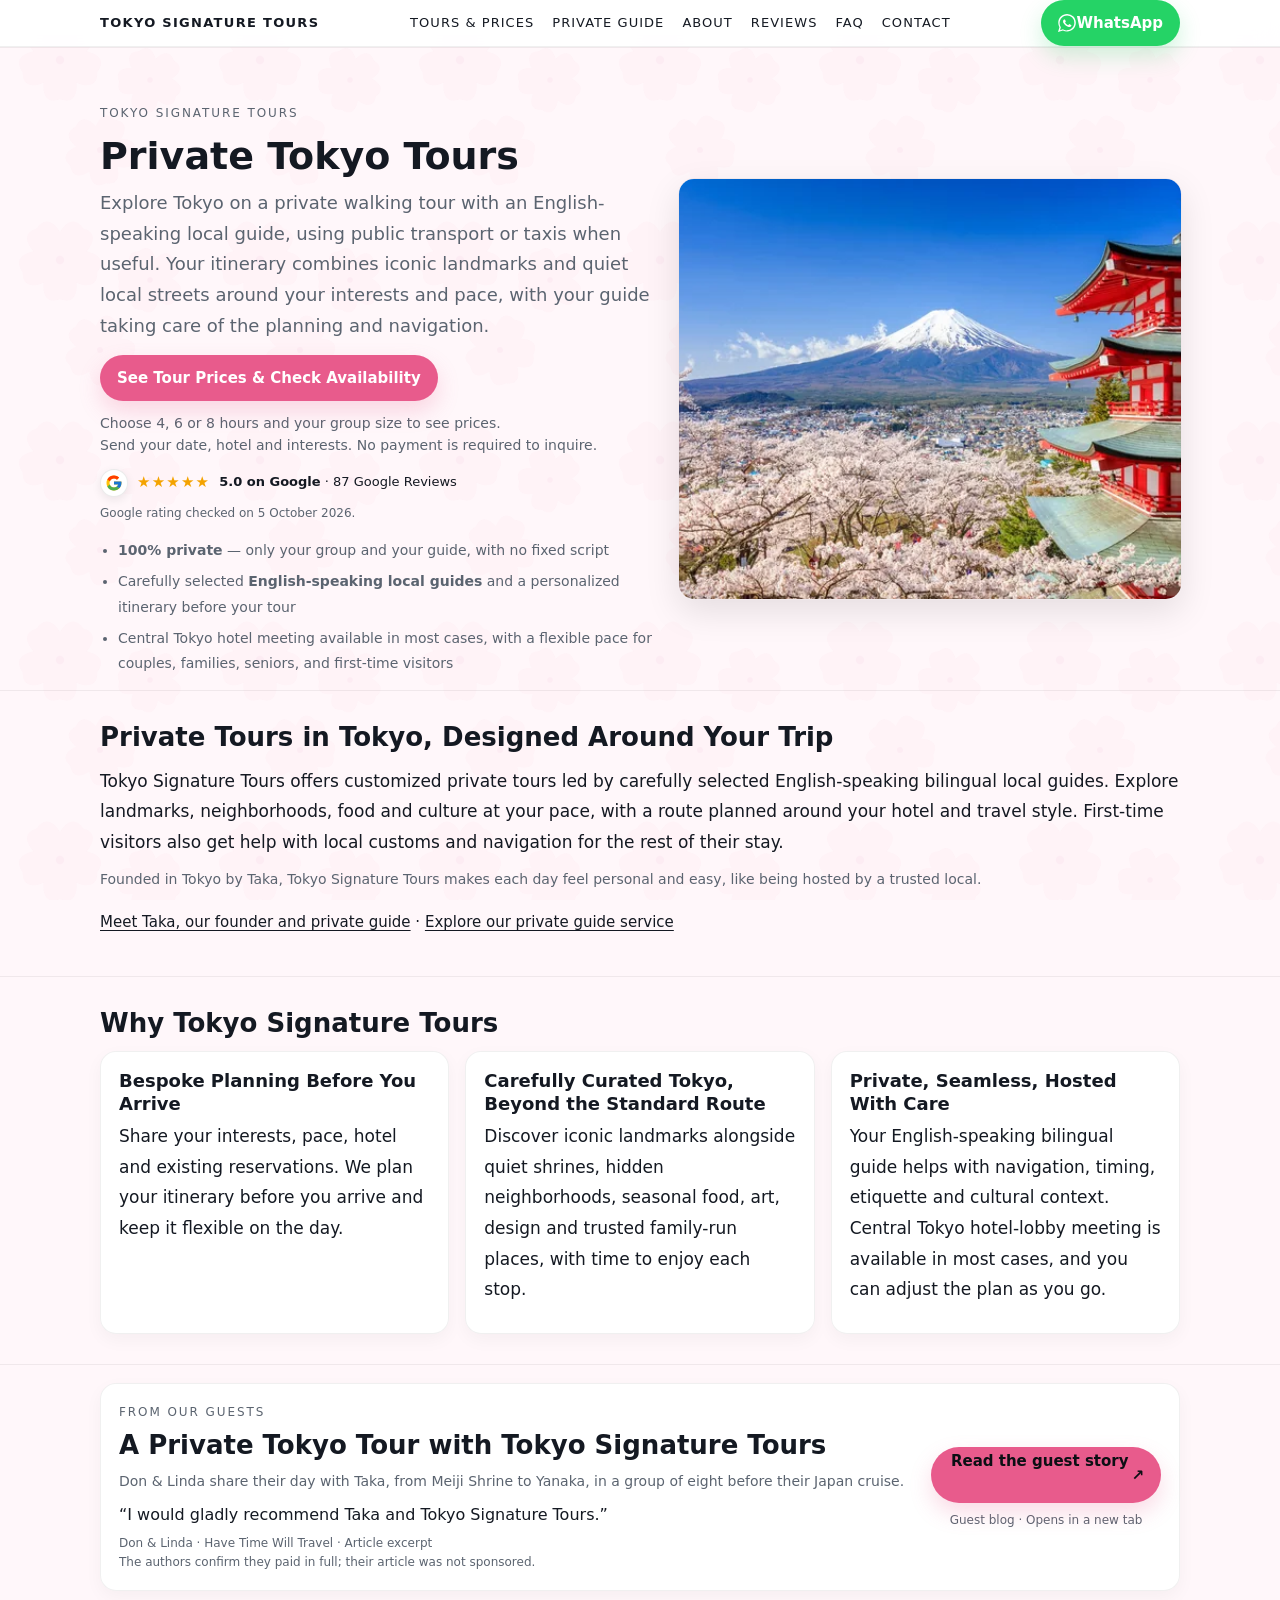
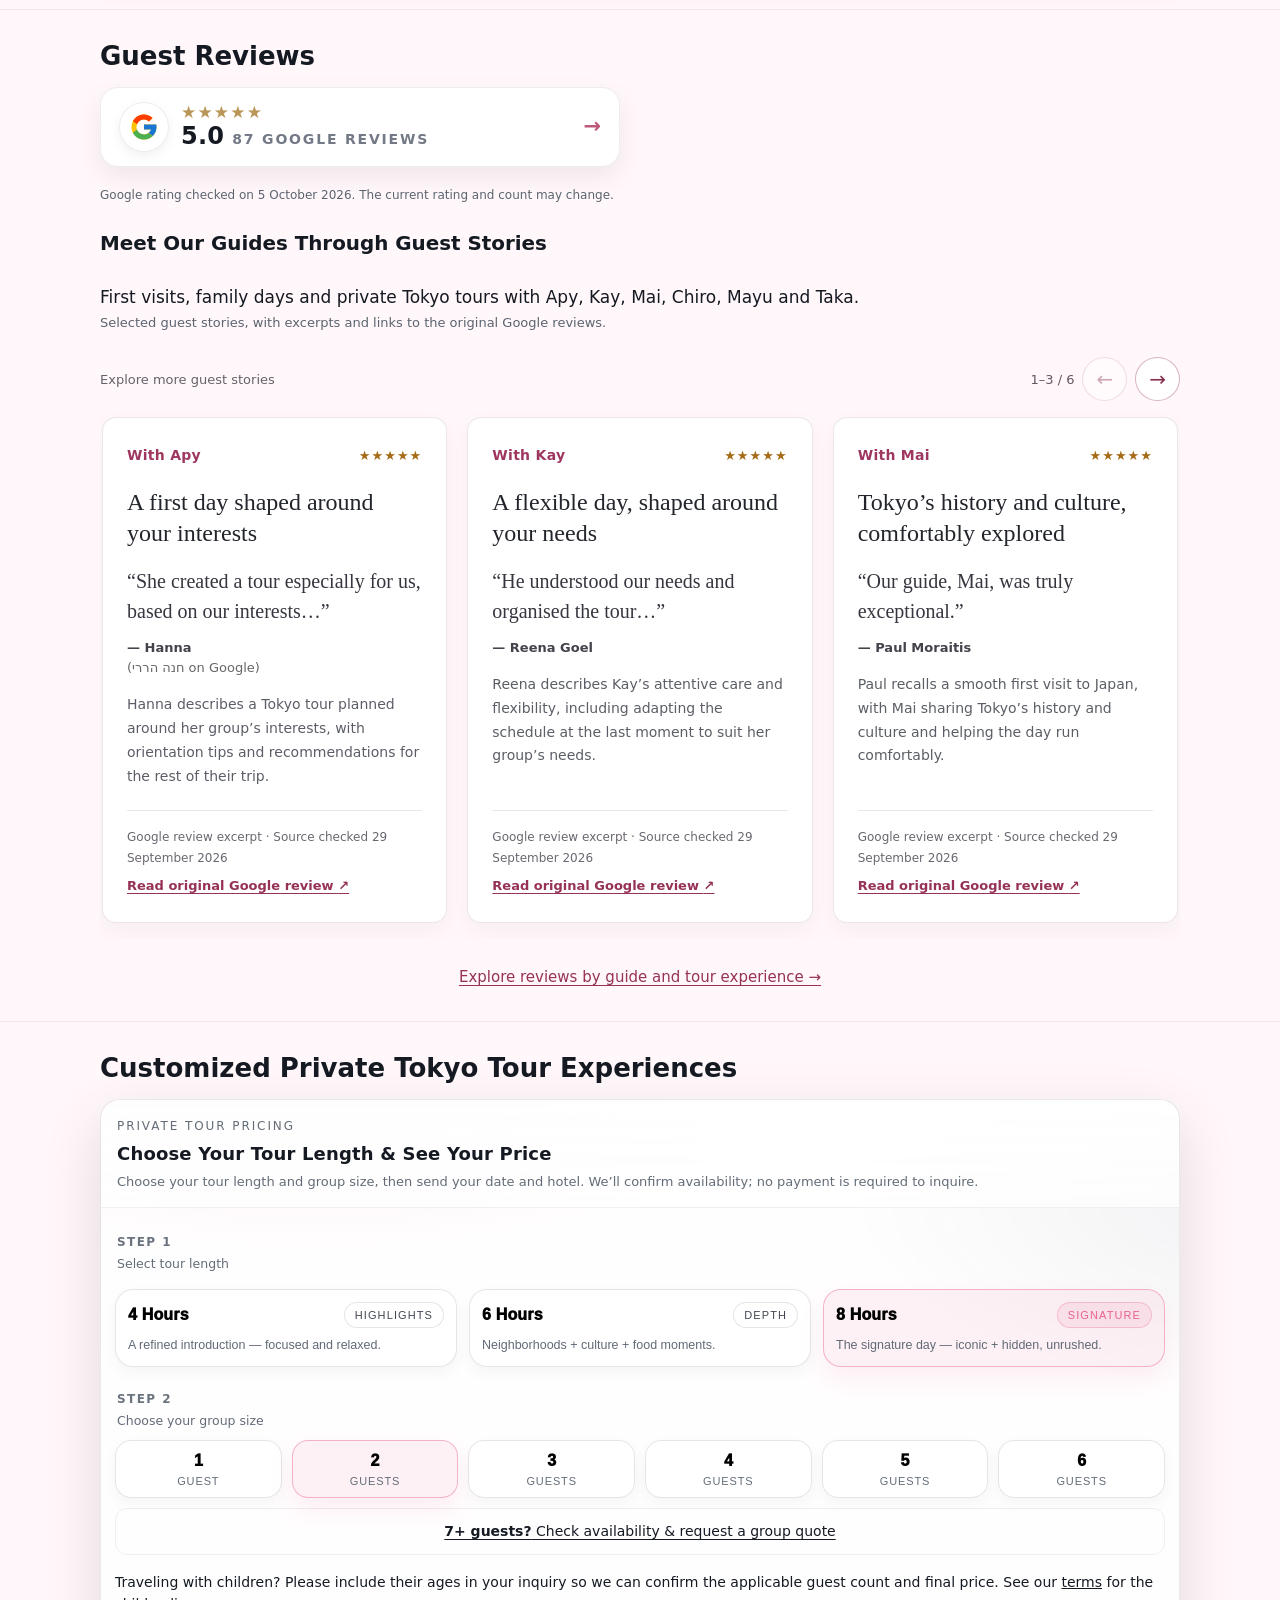
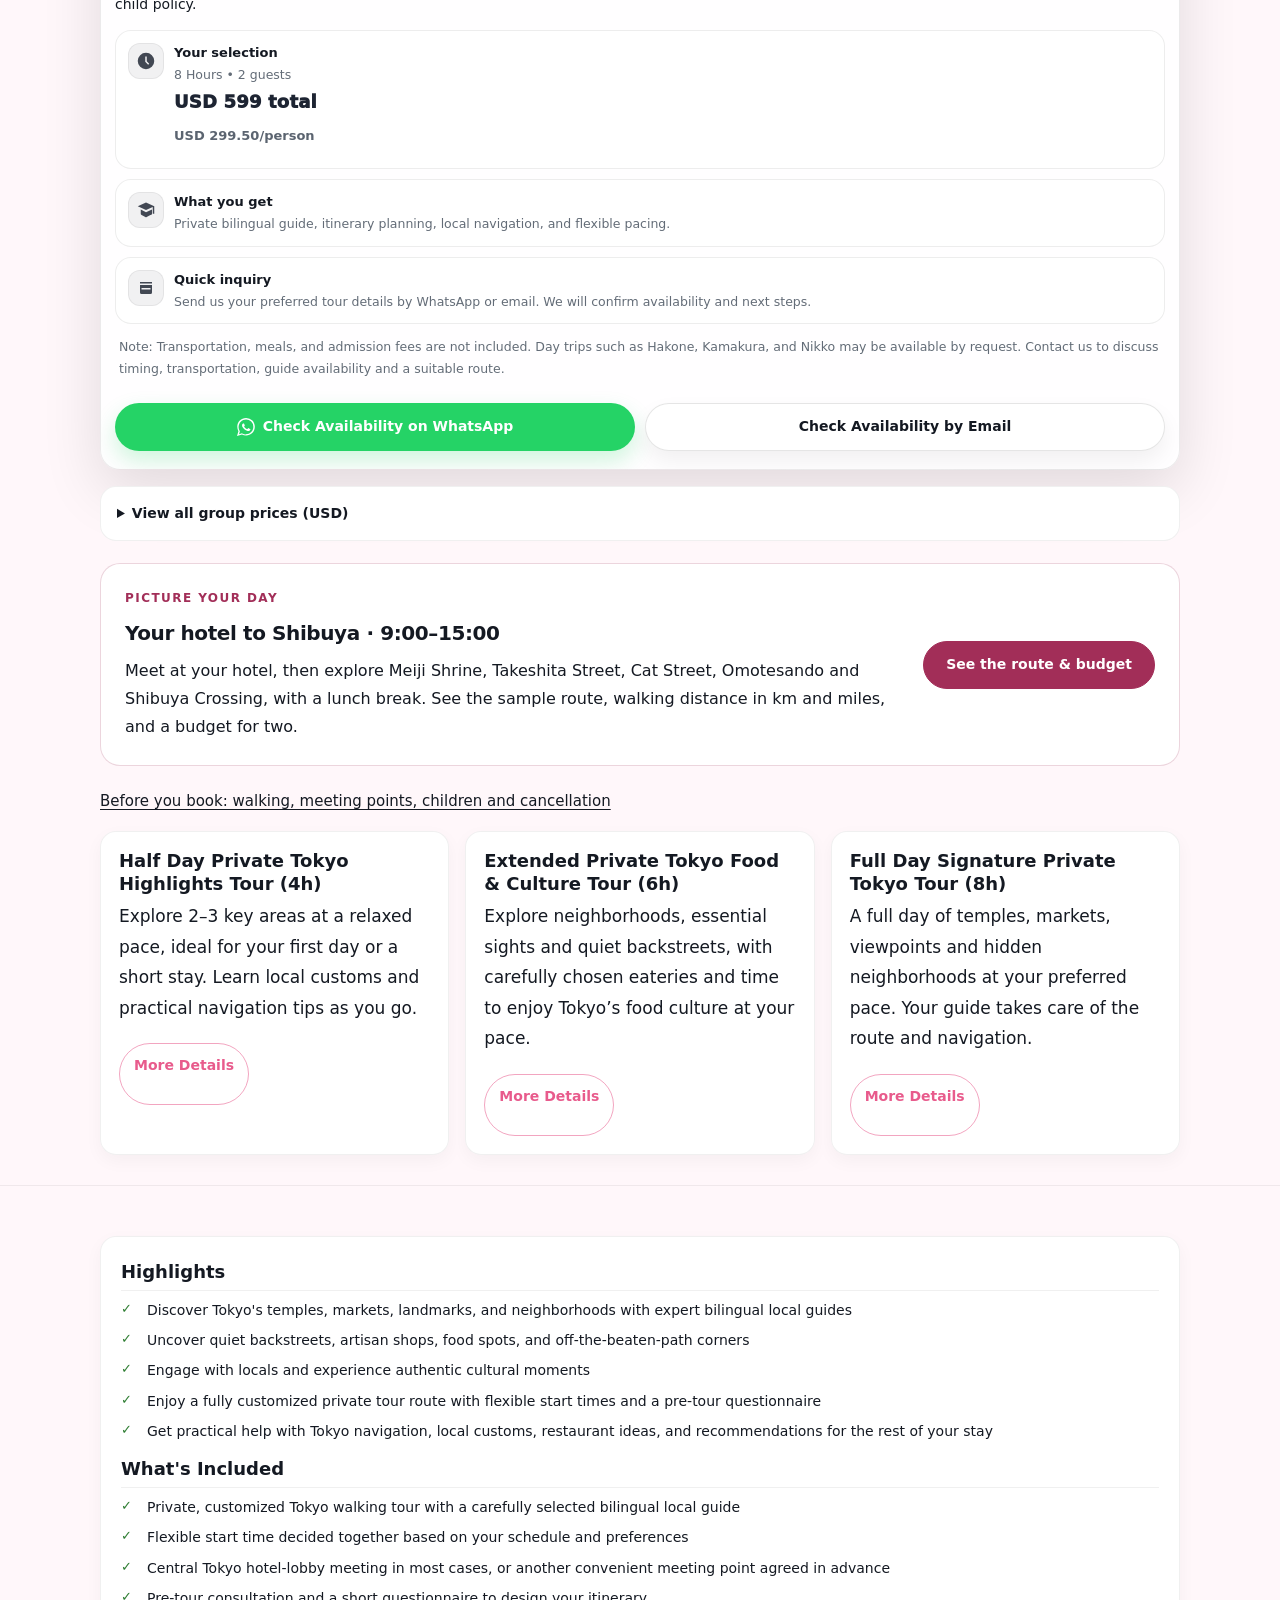
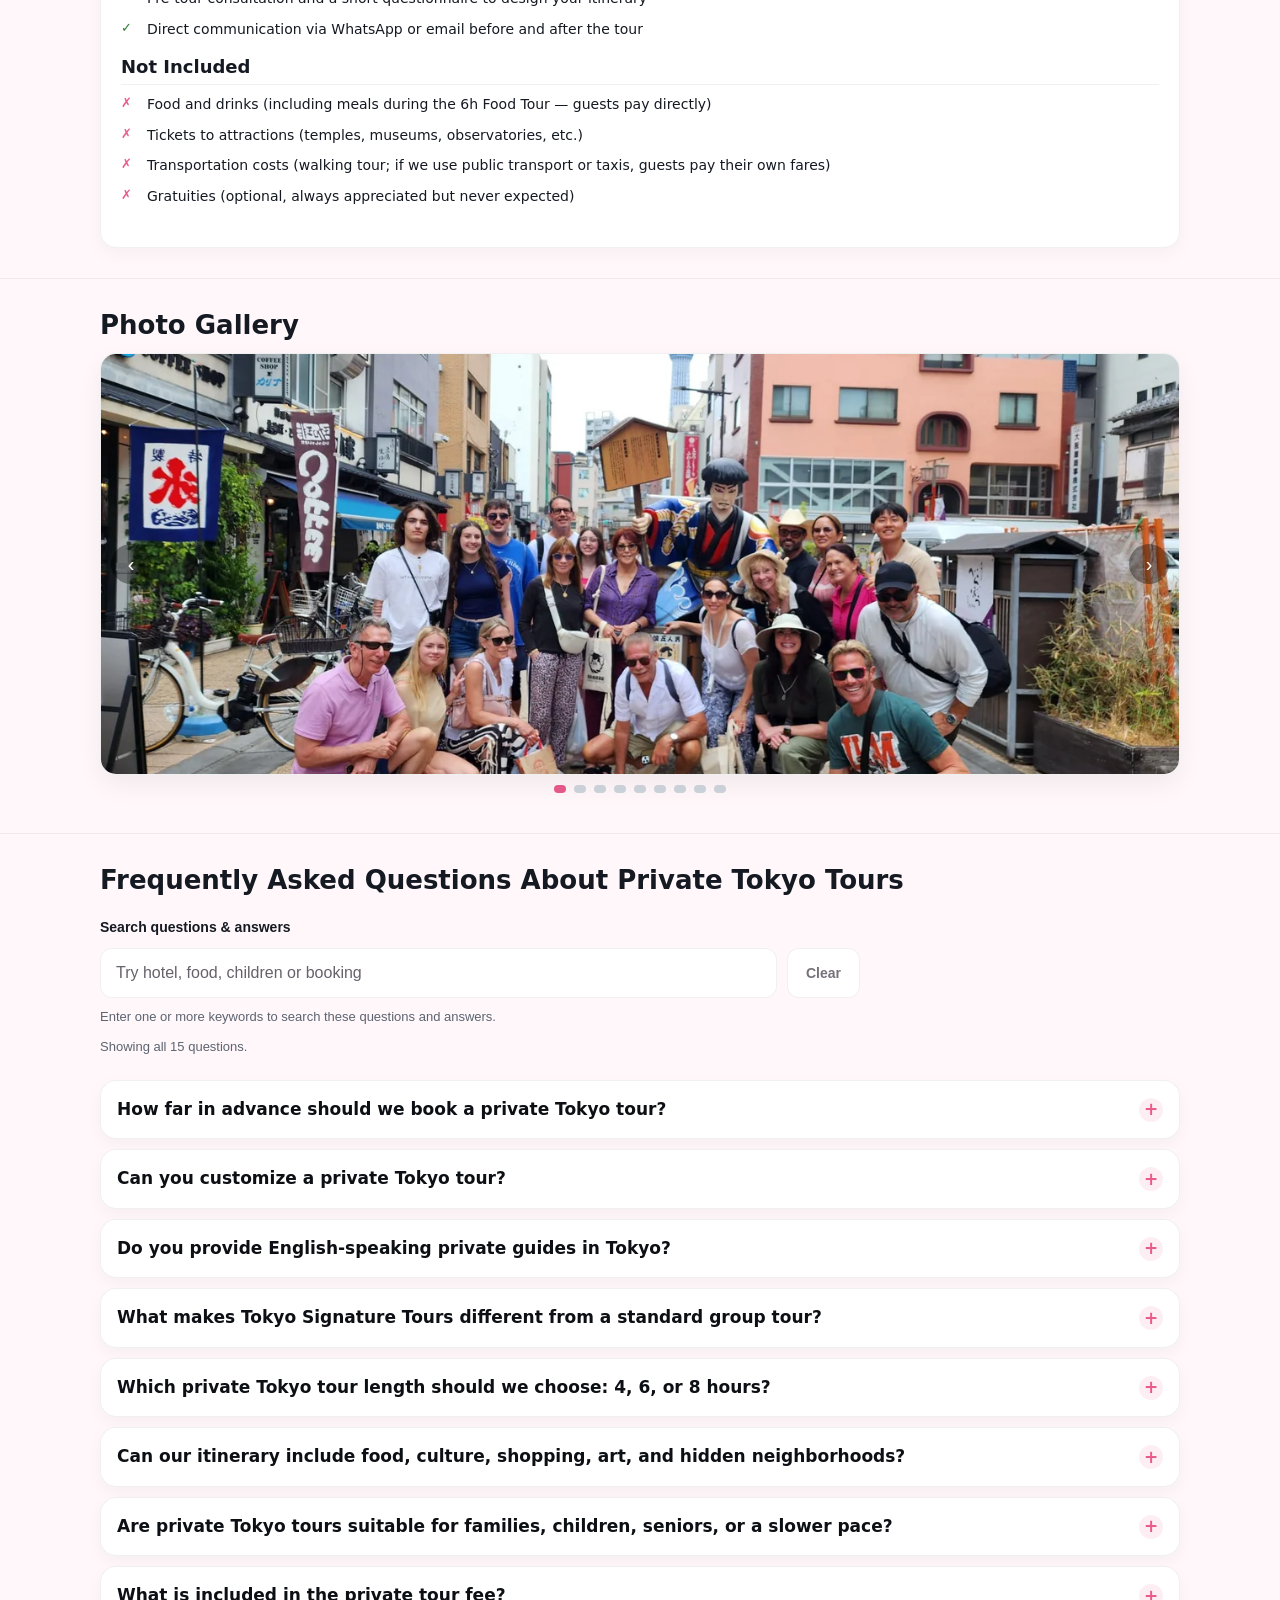
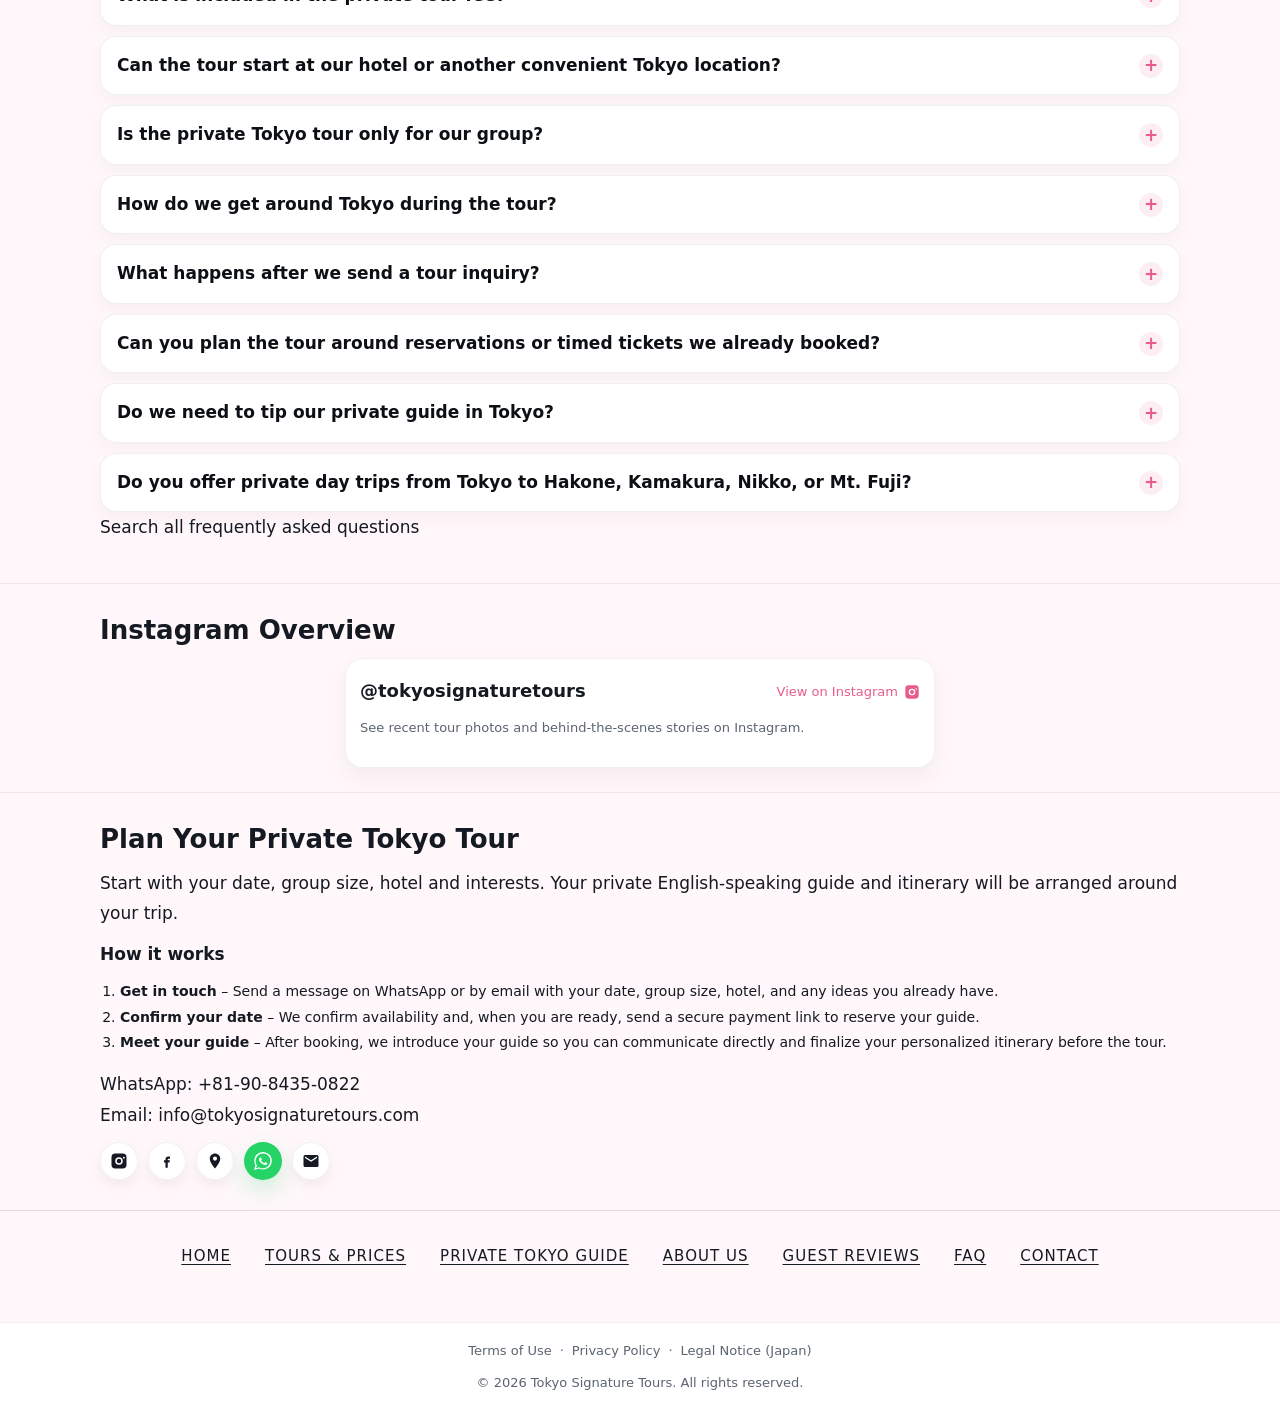
==== index.html @ 1a860899 "Update Google review count to 87, verified 5 October 2026 Refresh all six aggregate review displays " ====
<!DOCTYPE html>
<html lang="en">
<head>
  <!-- Google Tag Manager -->
<script>(function(w,d,s,l,i){w[l]=w[l]||[];w[l].push({'gtm.start':
new Date().getTime(),event:'gtm.js'});var f=d.getElementsByTagName(s)[0],
j=d.createElement(s),dl=l!='dataLayer'?'&l='+l:'';j.async=true;j.src=
'https://www.googletagmanager.com/gtm.js?id='+i+dl;f.parentNode.insertBefore(j,f);
})(window,document,'script','dataLayer','GTM-KP5FS3V4');</script>
<!-- End Google Tag Manager -->
  <meta charset="utf-8" />
  <meta name="viewport" content="width=device-width, initial-scale=1, viewport-fit=cover" />
  <title>Private Tokyo Tours &amp; English-Speaking Guides | Tokyo Signature Tours</title>
<link rel="canonical" href="https://tokyosignaturetours.com/" />
<link rel="icon" type="image/png" sizes="512x512" href="/favicon.png" />
<meta property="og:title" content="Private Tokyo Tours &amp; English-Speaking Guides | Tokyo Signature Tours" />
<meta property="og:description" content="Private Tokyo tours with English-speaking local guides. Choose 4, 6 or 8 hours, a custom itinerary and flexible pacing. Central Tokyo hotel meeting available." />
<meta property="og:type" content="website" />
<meta property="og:url" content="https://tokyosignaturetours.com/" />
<meta property="og:site_name" content="Tokyo Signature Tours" />
<meta property="og:locale" content="en_US" />
<meta property="og:image" content="https://tokyosignaturetours.com/tokyo-signature-tours-og-image.jpg" />
<meta property="og:image:type" content="image/jpeg" />
<meta property="og:image:width" content="1200" />
<meta property="og:image:height" content="630" />
<meta property="og:image:alt" content="Tokyo Signature Tours title over cherry blossoms, a red pagoda and a snow-capped mountain" />
<meta name="twitter:card" content="summary_large_image" />
<meta name="twitter:title" content="Private Tokyo Tours &amp; English-Speaking Guides | Tokyo Signature Tours" />
<meta name="twitter:description" content="Private Tokyo tours with English-speaking local guides. Choose 4, 6 or 8 hours, a custom itinerary and flexible pacing. Central Tokyo hotel meeting available." />
<meta name="twitter:image" content="https://tokyosignaturetours.com/tokyo-signature-tours-og-image.jpg" />
<meta name="twitter:image:alt" content="Tokyo Signature Tours title over cherry blossoms, a red pagoda and a snow-capped mountain" />
  <meta name="description" content="Private Tokyo tours with English-speaking local guides. Choose 4, 6 or 8 hours, a custom itinerary and flexible pacing. Central Tokyo hotel meeting available." />
  <meta name="format-detection" content="telephone=no" />
  <meta name="robots" content="index,follow,max-image-preview:large,max-snippet:-1,max-video-preview:-1" />

 <!-- JSON-LD (SEO / AI Search Optimization) -->
<script type="application/ld+json">
{
  "@context": "https://schema.org",
  "@graph": [
    {
      "@type": "LocalBusiness",
      "@id": "https://tokyosignaturetours.com/#organization",
      "name": "Tokyo Signature Tours",
      "url": "https://tokyosignaturetours.com/",
      "description": "Tokyo Signature Tours offers customized private Tokyo tours with carefully selected English-speaking bilingual local guides, itinerary planning and flexible pacing for couples, families, first-time visitors, seniors and small private groups.",
      "image": "https://tokyosignaturetours.com/tokyo-signature-tours-og-image.jpg",
      "areaServed": {
        "@type": "City",
        "name": "Tokyo"
      },
      "telephone": "+81-90-8435-0822",
      "email": "info@tokyosignaturetours.com",
      "priceRange": "USD 269–799 per private Tokyo group (1–6 guests)",
      "sameAs": [
        "https://www.instagram.com/tokyosignaturetours/",
        "https://www.facebook.com/profile.php?id=61580978236755",
        "https://www.google.com/maps/place/Tokyo+Signature+Tours+%7C+Private+Tokyo+Tours/@35.701622,139.6885977,14z/data=!3m1!4b1!4m6!3m5!1s0x2ae76d89645afc83:0x968877d08d9a25e1!8m2!3d35.7015889!4d139.7091972!16s%2Fg%2F11yrbvflx0"
      ],
      "address": {
        "@type": "PostalAddress",
        "addressLocality": "Tokyo",
        "addressCountry": "JP"
      },
      "hasMap": "https://www.google.com/maps/place/Tokyo+Signature+Tours+%7C+Private+Tokyo+Tours/@35.701622,139.6885977,14z/data=!3m1!4b1!4m6!3m5!1s0x2ae76d89645afc83:0x968877d08d9a25e1!8m2!3d35.7015889!4d139.7091972!16s%2Fg%2F11yrbvflx0",
      "identifier": {
        "@type": "PropertyValue",
        "propertyID": "Google Place ID",
        "value": "ChIJg_xaZIlt5yoR4SWajdB3iJY"
      },
      "founder": {
        "@type": "Person",
        "@id": "https://tokyosignaturetours.com/about.html#taka",
        "name": "Taka",
        "alternateName": "Hyangmoon Huh",
        "jobTitle": "Founder"
      },
      "contactPoint": {
        "@type": "ContactPoint",
        "contactType": "customer service",
        "telephone": "+81-90-8435-0822",
        "email": "info@tokyosignaturetours.com",
        "availableLanguage": [
          "English",
          "Japanese"
        ]
      }
    },
    {
      "@type": "WebSite",
      "@id": "https://tokyosignaturetours.com/#website",
      "url": "https://tokyosignaturetours.com/",
      "name": "Tokyo Signature Tours",
      "inLanguage": "en",
      "publisher": {
        "@id": "https://tokyosignaturetours.com/#organization"
      }
    },
    {
      "@type": "Service",
      "@id": "https://tokyosignaturetours.com/#private-tokyo-tour-service",
      "name": "Private Tokyo Tours with English-Speaking Local Guides",
      "serviceType": "Private customized Tokyo walking tours with English-speaking local guides",
      "provider": {
        "@id": "https://tokyosignaturetours.com/#organization"
      },
      "areaServed": {
        "@type": "City",
        "name": "Tokyo"
      },
      "audience": {
        "@type": "Audience",
        "audienceType": "English-speaking couples, families, first-time visitors, seniors, and small private groups visiting Tokyo"
      },
      "description": "Private Tokyo tours with English-speaking local guides, customized itineraries, central Tokyo hotel meeting when available, local navigation, cultural context, food recommendations, and flexible pacing.",
      "hasOfferCatalog": {
        "@id": "https://tokyosignaturetours.com/#tour-options"
      },
      "url": "https://tokyosignaturetours.com/#tours",
      "mainEntityOfPage": {
        "@id": "https://tokyosignaturetours.com/#webpage"
      }
    },
    {
      "@type": "FAQPage",
      "@id": "https://tokyosignaturetours.com/#faq",
      "url": "https://tokyosignaturetours.com/#faq",
      "isPartOf": {
        "@id": "https://tokyosignaturetours.com/#webpage"
      },
      "mainEntity": [
        {
          "@type": "Question",
          "name": "How far in advance should we book a private Tokyo tour?",
          "acceptedAnswer": {
            "@type": "Answer",
            "text": "We recommend booking 2–4 weeks ahead, especially during cherry blossom season, autumn and holidays, so we can plan your itinerary and match you with a suitable bilingual local guide. If your visit is sooner, contact us to check guide availability."
          },
          "@id": "https://tokyosignaturetours.com/#home-faq-1"
        },
        {
          "@type": "Question",
          "name": "Can you customize a private Tokyo tour?",
          "acceptedAnswer": {
            "@type": "Answer",
            "text": "Yes. We plan around your interests, pace, travel style, food preferences and must-see places, with flexibility on the day."
          },
          "@id": "https://tokyosignaturetours.com/#home-faq-2"
        },
        {
          "@type": "Question",
          "name": "Do you provide English-speaking private guides in Tokyo?",
          "acceptedAnswer": {
            "@type": "Answer",
            "text": "Yes. Our carefully selected bilingual local guides provide English support, cultural insights, local recommendations and help with navigation throughout your tour."
          },
          "@id": "https://tokyosignaturetours.com/#home-faq-3"
        },
        {
          "@type": "Question",
          "name": "What makes Tokyo Signature Tours different from a standard group tour?",
          "acceptedAnswer": {
            "@type": "Answer",
            "text": "Your tour is private and personalized, without a fixed group route. Your guide can adjust the pace, stops and timing around you."
          },
          "@id": "https://tokyosignaturetours.com/#home-faq-4"
        },
        {
          "@type": "Question",
          "name": "Which private Tokyo tour length should we choose: 4, 6, or 8 hours?",
          "acceptedAnswer": {
            "@type": "Answer",
            "text": "Choose 4 hours for an introduction, 6 hours for neighborhoods, food and culture, or 8 hours for iconic sights and hidden local areas at a relaxed pace."
          },
          "@id": "https://tokyosignaturetours.com/#home-faq-5"
        },
        {
          "@type": "Question",
          "name": "Can our itinerary include food, culture, shopping, art, and hidden neighborhoods?",
          "acceptedAnswer": {
            "@type": "Answer",
            "text": "Yes. We can include food, temples, shopping, art, design, family-friendly stops, seasonal places and hidden neighborhoods."
          },
          "@id": "https://tokyosignaturetours.com/#home-faq-6"
        },
        {
          "@type": "Question",
          "name": "Are private Tokyo tours suitable for families, children, seniors, or a slower pace?",
          "acceptedAnswer": {
            "@type": "Answer",
            "text": "We can discuss family-friendly stops, shorter walking distances, more breaks and transport options before booking. Tell us about mobility limitations, wheelchair or stroller use so we can assess your itinerary. Some routes include stairs, steps and crowds and may not be suitable for wheelchairs or strollers."
          },
          "@id": "https://tokyosignaturetours.com/#home-faq-7"
        },
        {
          "@type": "Question",
          "name": "What is included in the private tour fee?",
          "acceptedAnswer": {
            "@type": "Answer",
            "text": "Private guiding, itinerary planning, bilingual language support and local navigation are included. Guests pay separately for transportation, meals, drinks and attraction tickets."
          },
          "@id": "https://tokyosignaturetours.com/#home-faq-8"
        },
        {
          "@type": "Question",
          "name": "Can the tour start at our hotel or another convenient Tokyo location?",
          "acceptedAnswer": {
            "@type": "Answer",
            "text": "Yes, in most cases. We confirm a meeting point at your central Tokyo hotel lobby, a convenient station or a landmark before the tour."
          },
          "@id": "https://tokyosignaturetours.com/#home-faq-9"
        },
        {
          "@type": "Question",
          "name": "Is the private Tokyo tour only for our group?",
          "acceptedAnswer": {
            "@type": "Answer",
            "text": "Yes. Only your group and your guide participate, with stops, timing and pace adjusted around you."
          },
          "@id": "https://tokyosignaturetours.com/#home-faq-10"
        },
        {
          "@type": "Question",
          "name": "How do we get around Tokyo during the tour?",
          "acceptedAnswer": {
            "@type": "Answer",
            "text": "Most tours combine walking and public transport, with local taxis when useful. Your guide helps plan the route and navigate stations."
          },
          "@id": "https://tokyosignaturetours.com/#home-faq-11"
        },
        {
          "@type": "Question",
          "name": "What happens after we send a tour inquiry?",
          "acceptedAnswer": {
            "@type": "Answer",
            "text": "We confirm your date, group size and guide availability, then send a secure payment link when you are ready to book. After confirmation, we introduce your guide to finalize the itinerary together."
          },
          "@id": "https://tokyosignaturetours.com/#home-faq-12"
        },
        {
          "@type": "Question",
          "name": "Can you plan the tour around reservations or timed tickets we already booked?",
          "acceptedAnswer": {
            "@type": "Answer",
            "text": "Yes. Share your teamLab, SHIBUYA SKY, restaurant, museum or other timed bookings. We can plan around them when the schedule and locations allow."
          },
          "@id": "https://tokyosignaturetours.com/#home-faq-13"
        },
        {
          "@type": "Question",
          "name": "Do we need to tip our private guide in Tokyo?",
          "acceptedAnswer": {
            "@type": "Answer",
            "text": "No. Tips are optional and never expected, but always appreciated for an exceptional experience."
          },
          "@id": "https://tokyosignaturetours.com/#home-faq-14"
        },
        {
          "@type": "Question",
          "name": "Do you offer private day trips from Tokyo to Hakone, Kamakura, Nikko, or Mt. Fuji?",
          "acceptedAnswer": {
            "@type": "Answer",
            "text": "Private day trips to Hakone, Kamakura, Nikko or Mt. Fuji may be available by request. We discuss timing, transportation, guide availability and a suitable route with you."
          },
          "@id": "https://tokyosignaturetours.com/#home-faq-15"
        }
      ],
      "inLanguage": "en"
    },
    {
      "@type": "WebPage",
      "@id": "https://tokyosignaturetours.com/#webpage",
      "url": "https://tokyosignaturetours.com/",
      "name": "Private Tokyo Tours & English-Speaking Guides | Tokyo Signature Tours",
      "description": "Private Tokyo tours with English-speaking local guides. Choose 4, 6 or 8 hours, a custom itinerary and flexible pacing. Central Tokyo hotel meeting available.",
      "inLanguage": "en",
      "isPartOf": {
        "@id": "https://tokyosignaturetours.com/#website"
      },
      "about": {
        "@id": "https://tokyosignaturetours.com/#organization"
      },
      "mainEntity": {
        "@id": "https://tokyosignaturetours.com/#private-tokyo-tour-service"
      },
      "dateModified": "2026-10-05",
      "hasPart": {
        "@id": "https://tokyosignaturetours.com/#faq"
      },
      "primaryImageOfPage": {
        "@type": "ImageObject",
        "url": "https://tokyosignaturetours.com/tokyo-signature-tours-og-image.jpg"
      },
      "citation": "https://havetimewilltravel.com/private-tokyo-tour-with-taka/",
      "publisher": {
        "@id": "https://tokyosignaturetours.com/#organization"
      }
    },
    {
      "@type": "Service",
      "@id": "https://tokyosignaturetours.com/#tour-4h",
      "name": "4-hour private Tokyo tour",
      "serviceType": "Private customized Tokyo walking tour",
      "provider": {
        "@id": "https://tokyosignaturetours.com/#organization"
      },
      "areaServed": {
        "@type": "City",
        "name": "Tokyo"
      },
      "url": "https://tokyosignaturetours.com/#tour-4h",
      "description": "Explore 2–3 key areas with an English-speaking local guide at a relaxed pace."
    },
    {
      "@type": "Service",
      "@id": "https://tokyosignaturetours.com/#tour-6h",
      "name": "6-hour private Tokyo tour",
      "serviceType": "Private customized Tokyo walking tour",
      "provider": {
        "@id": "https://tokyosignaturetours.com/#organization"
      },
      "areaServed": {
        "@type": "City",
        "name": "Tokyo"
      },
      "url": "https://tokyosignaturetours.com/#tour-6h",
      "description": "Explore neighborhoods, food culture, essential sights and local backstreets with an English-speaking local guide."
    },
    {
      "@type": "Service",
      "@id": "https://tokyosignaturetours.com/#tour-8h",
      "name": "8-hour private Tokyo tour",
      "serviceType": "Private customized Tokyo walking tour",
      "provider": {
        "@id": "https://tokyosignaturetours.com/#organization"
      },
      "areaServed": {
        "@type": "City",
        "name": "Tokyo"
      },
      "url": "https://tokyosignaturetours.com/#tour-8h",
      "description": "A full day of temples, markets, viewpoints and hidden neighborhoods with an English-speaking local guide."
    },
    {
      "@type": "OfferCatalog",
      "@id": "https://tokyosignaturetours.com/#tour-options",
      "name": "Private Tokyo tour estimates by duration and group size",
      "url": "https://tokyosignaturetours.com/#tour-options",
      "numberOfItems": 18,
      "itemListElement": [
        {
          "@type": "Offer",
          "name": "4-hour private Tokyo tour for 1 guest — group total",
          "price": 269,
          "priceCurrency": "USD",
          "url": "https://tokyosignaturetours.com/#tour-options",
          "seller": {
            "@id": "https://tokyosignaturetours.com/#organization"
          },
          "itemOffered": {
            "@id": "https://tokyosignaturetours.com/#tour-4h"
          },
          "description": "Estimated total for the stated private group size. Meals, drinks, transportation and admission tickets are extra; gratuities are optional. Confirm availability and the final price before payment."
        },
        {
          "@type": "Offer",
          "name": "4-hour private Tokyo tour for 2 guests — group total",
          "price": 349,
          "priceCurrency": "USD",
          "url": "https://tokyosignaturetours.com/#tour-options",
          "seller": {
            "@id": "https://tokyosignaturetours.com/#organization"
          },
          "itemOffered": {
            "@id": "https://tokyosignaturetours.com/#tour-4h"
          },
          "description": "Estimated total for the stated private group size. Meals, drinks, transportation and admission tickets are extra; gratuities are optional. Confirm availability and the final price before payment."
        },
        {
          "@type": "Offer",
          "name": "4-hour private Tokyo tour for 3 guests — group total",
          "price": 399,
          "priceCurrency": "USD",
          "url": "https://tokyosignaturetours.com/#tour-options",
          "seller": {
            "@id": "https://tokyosignaturetours.com/#organization"
          },
          "itemOffered": {
            "@id": "https://tokyosignaturetours.com/#tour-4h"
          },
          "description": "Estimated total for the stated private group size. Meals, drinks, transportation and admission tickets are extra; gratuities are optional. Confirm availability and the final price before payment."
        },
        {
          "@type": "Offer",
          "name": "4-hour private Tokyo tour for 4 guests — group total",
          "price": 449,
          "priceCurrency": "USD",
          "url": "https://tokyosignaturetours.com/#tour-options",
          "seller": {
            "@id": "https://tokyosignaturetours.com/#organization"
          },
          "itemOffered": {
            "@id": "https://tokyosignaturetours.com/#tour-4h"
          },
          "description": "Estimated total for the stated private group size. Meals, drinks, transportation and admission tickets are extra; gratuities are optional. Confirm availability and the final price before payment."
        },
        {
          "@type": "Offer",
          "name": "4-hour private Tokyo tour for 5 guests — group total",
          "price": 499,
          "priceCurrency": "USD",
          "url": "https://tokyosignaturetours.com/#tour-options",
          "seller": {
            "@id": "https://tokyosignaturetours.com/#organization"
          },
          "itemOffered": {
            "@id": "https://tokyosignaturetours.com/#tour-4h"
          },
          "description": "Estimated total for the stated private group size. Meals, drinks, transportation and admission tickets are extra; gratuities are optional. Confirm availability and the final price before payment."
        },
        {
          "@type": "Offer",
          "name": "4-hour private Tokyo tour for 6 guests — group total",
          "price": 549,
          "priceCurrency": "USD",
          "url": "https://tokyosignaturetours.com/#tour-options",
          "seller": {
            "@id": "https://tokyosignaturetours.com/#organization"
          },
          "itemOffered": {
            "@id": "https://tokyosignaturetours.com/#tour-4h"
          },
          "description": "Estimated total for the stated private group size. Meals, drinks, transportation and admission tickets are extra; gratuities are optional. Confirm availability and the final price before payment."
        },
        {
          "@type": "Offer",
          "name": "6-hour private Tokyo tour for 1 guest — group total",
          "price": 399,
          "priceCurrency": "USD",
          "url": "https://tokyosignaturetours.com/#tour-options",
          "seller": {
            "@id": "https://tokyosignaturetours.com/#organization"
          },
          "itemOffered": {
            "@id": "https://tokyosignaturetours.com/#tour-6h"
          },
          "description": "Estimated total for the stated private group size. Meals, drinks, transportation and admission tickets are extra; gratuities are optional. Confirm availability and the final price before payment."
        },
        {
          "@type": "Offer",
          "name": "6-hour private Tokyo tour for 2 guests — group total",
          "price": 499,
          "priceCurrency": "USD",
          "url": "https://tokyosignaturetours.com/#tour-options",
          "seller": {
            "@id": "https://tokyosignaturetours.com/#organization"
          },
          "itemOffered": {
            "@id": "https://tokyosignaturetours.com/#tour-6h"
          },
          "description": "Estimated total for the stated private group size. Meals, drinks, transportation and admission tickets are extra; gratuities are optional. Confirm availability and the final price before payment."
        },
        {
          "@type": "Offer",
          "name": "6-hour private Tokyo tour for 3 guests — group total",
          "price": 549,
          "priceCurrency": "USD",
          "url": "https://tokyosignaturetours.com/#tour-options",
          "seller": {
            "@id": "https://tokyosignaturetours.com/#organization"
          },
          "itemOffered": {
            "@id": "https://tokyosignaturetours.com/#tour-6h"
          },
          "description": "Estimated total for the stated private group size. Meals, drinks, transportation and admission tickets are extra; gratuities are optional. Confirm availability and the final price before payment."
        },
        {
          "@type": "Offer",
          "name": "6-hour private Tokyo tour for 4 guests — group total",
          "price": 609,
          "priceCurrency": "USD",
          "url": "https://tokyosignaturetours.com/#tour-options",
          "seller": {
            "@id": "https://tokyosignaturetours.com/#organization"
          },
          "itemOffered": {
            "@id": "https://tokyosignaturetours.com/#tour-6h"
          },
          "description": "Estimated total for the stated private group size. Meals, drinks, transportation and admission tickets are extra; gratuities are optional. Confirm availability and the final price before payment."
        },
        {
          "@type": "Offer",
          "name": "6-hour private Tokyo tour for 5 guests — group total",
          "price": 659,
          "priceCurrency": "USD",
          "url": "https://tokyosignaturetours.com/#tour-options",
          "seller": {
            "@id": "https://tokyosignaturetours.com/#organization"
          },
          "itemOffered": {
            "@id": "https://tokyosignaturetours.com/#tour-6h"
          },
          "description": "Estimated total for the stated private group size. Meals, drinks, transportation and admission tickets are extra; gratuities are optional. Confirm availability and the final price before payment."
        },
        {
          "@type": "Offer",
          "name": "6-hour private Tokyo tour for 6 guests — group total",
          "price": 709,
          "priceCurrency": "USD",
          "url": "https://tokyosignaturetours.com/#tour-options",
          "seller": {
            "@id": "https://tokyosignaturetours.com/#organization"
          },
          "itemOffered": {
            "@id": "https://tokyosignaturetours.com/#tour-6h"
          },
          "description": "Estimated total for the stated private group size. Meals, drinks, transportation and admission tickets are extra; gratuities are optional. Confirm availability and the final price before payment."
        },
        {
          "@type": "Offer",
          "name": "8-hour private Tokyo tour for 1 guest — group total",
          "price": 499,
          "priceCurrency": "USD",
          "url": "https://tokyosignaturetours.com/#tour-options",
          "seller": {
            "@id": "https://tokyosignaturetours.com/#organization"
          },
          "itemOffered": {
            "@id": "https://tokyosignaturetours.com/#tour-8h"
          },
          "description": "Estimated total for the stated private group size. Meals, drinks, transportation and admission tickets are extra; gratuities are optional. Confirm availability and the final price before payment."
        },
        {
          "@type": "Offer",
          "name": "8-hour private Tokyo tour for 2 guests — group total",
          "price": 599,
          "priceCurrency": "USD",
          "url": "https://tokyosignaturetours.com/#tour-options",
          "seller": {
            "@id": "https://tokyosignaturetours.com/#organization"
          },
          "itemOffered": {
            "@id": "https://tokyosignaturetours.com/#tour-8h"
          },
          "description": "Estimated total for the stated private group size. Meals, drinks, transportation and admission tickets are extra; gratuities are optional. Confirm availability and the final price before payment."
        },
        {
          "@type": "Offer",
          "name": "8-hour private Tokyo tour for 3 guests — group total",
          "price": 649,
          "priceCurrency": "USD",
          "url": "https://tokyosignaturetours.com/#tour-options",
          "seller": {
            "@id": "https://tokyosignaturetours.com/#organization"
          },
          "itemOffered": {
            "@id": "https://tokyosignaturetours.com/#tour-8h"
          },
          "description": "Estimated total for the stated private group size. Meals, drinks, transportation and admission tickets are extra; gratuities are optional. Confirm availability and the final price before payment."
        },
        {
          "@type": "Offer",
          "name": "8-hour private Tokyo tour for 4 guests — group total",
          "price": 699,
          "priceCurrency": "USD",
          "url": "https://tokyosignaturetours.com/#tour-options",
          "seller": {
            "@id": "https://tokyosignaturetours.com/#organization"
          },
          "itemOffered": {
            "@id": "https://tokyosignaturetours.com/#tour-8h"
          },
          "description": "Estimated total for the stated private group size. Meals, drinks, transportation and admission tickets are extra; gratuities are optional. Confirm availability and the final price before payment."
        },
        {
          "@type": "Offer",
          "name": "8-hour private Tokyo tour for 5 guests — group total",
          "price": 749,
          "priceCurrency": "USD",
          "url": "https://tokyosignaturetours.com/#tour-options",
          "seller": {
            "@id": "https://tokyosignaturetours.com/#organization"
          },
          "itemOffered": {
            "@id": "https://tokyosignaturetours.com/#tour-8h"
          },
          "description": "Estimated total for the stated private group size. Meals, drinks, transportation and admission tickets are extra; gratuities are optional. Confirm availability and the final price before payment."
        },
        {
          "@type": "Offer",
          "name": "8-hour private Tokyo tour for 6 guests — group total",
          "price": 799,
          "priceCurrency": "USD",
          "url": "https://tokyosignaturetours.com/#tour-options",
          "seller": {
            "@id": "https://tokyosignaturetours.com/#organization"
          },
          "itemOffered": {
            "@id": "https://tokyosignaturetours.com/#tour-8h"
          },
          "description": "Estimated total for the stated private group size. Meals, drinks, transportation and admission tickets are extra; gratuities are optional. Confirm availability and the final price before payment."
        }
      ]
    }
  ]
}
</script>

  <style>
    /* ==========================================================
       THEME
       ========================================================== */
    :root{
      --bg:#fff7fa;
      --panel:#ffffff;
      --text:#141922;
      --muted:#5b6470;
      --line:rgba(0,0,0,.06);
      --accent:#e85b8c;
      --header:rgba(255,255,255,.92);

      --ink:#0c0f14;
      --shadow: 0 12px 34px rgba(0,0,0,.10);
      --shadow2: 0 20px 60px rgba(0,0,0,.12);

      --hero-pattern:url('data:image/svg+xml;utf8,<svg xmlns="http://www.w3.org/2000/svg" width="200" height="200" viewBox="0 0 200 200"><g opacity="0.8"><g transform="translate(60,60) scale(0.7)"><path d="M0,-40 C 12,-60 26,-60 36,-40 C 28,-20 12,-8 0,0 C -12,-8 -28,-20 -36,-40 C -26,-60 -12,-60 0,-40 Z" fill="%23f9cdda"/><path d="M0,-40 C 12,-60 26,-60 36,-40 C 28,-20 12,-8 0,0 C -12,-8 -28,-20 -36,-40 C -26,-60 -12,-60 0,-40 Z" fill="%23f9cdda" transform="rotate(72)"/><path d="M0,-40 C 12,-60 26,-60 36,-40 C 28,-20 12,-8 0,0 C -12,-8 -28,-20 -36,-40 C -26,-60 -12,-60 0,-40 Z" fill="%23f9cdda" transform="rotate(144)"/><path d="M0,-40 C 12,-60 26,-60 36,-40 C 28,-20 12,-8 0,0 C -12,-8 -28,-20 -36,-40 C -26,-60 -12,-60 0,-40 Z" fill="%23f9cdda" transform="rotate(216)"/><path d="M0,-40 C 12,-60 26,-60 36,-40 C 28,-20 12,-8 0,0 C -12,-8 -28,-20 -36,-40 C -26,-60 -12,-60 0,-40 Z" fill="%23f9cdda" transform="rotate(288)"/><circle r="6" fill="%23e88ab5"/></g><g transform="translate(150,80) scale(0.55) rotate(15)"><path d="M0,-40 C 12,-60 26,-60 36,-40 C 28,-20 12,-8 0,0 C -12,-8 -28,-20 -36,-40 C -26,-60 -12,-60 0,-40 Z" fill="%23f9cdda"/><path d="M0,-40 C 12,-60 26,-60 36,-40 C 28,-20 12,-8 0,0 C -12,-8 -28,-20 -36,-40 C -26,-60 -12,-60 0,-40 Z" fill="%23f9cdda" transform="rotate(72)"/><path d="M0,-40 C 12,-60 26,-60 36,-40 C 28,-20 12,-8 0,0 C -12,-8 -28,-20 -36,-40 C -26,-60 -12,-60 0,-40 Z" fill="%23f9cdda" transform="rotate(144)"/><path d="M0,-40 C 12,-60 26,-60 36,-40 C 28,-20 12,-8 0,0 C -12,-8 -28,-20 -36,-40 C -26,-60 -12,-60 0,-40 Z" fill="%23f9cdda" transform="rotate(216)"/><path d="M0,-40 C 12,-60 26,-60 36,-40 C 28,-20 12,-8 0,0 C -12,-8 -28,-20 -36,-40 C -26,-60 -12,-60 0,-40 Z" fill="%23f9cdda" transform="rotate(288)"/><circle r="5" fill="%23e88ab5"/></g><g transform="translate(100,150) scale(0.6) rotate(-10)"><path d="M0,-40 C 12,-60 26,-60 36,-40 C 28,-20 12,-8 0,0 C -12,-8 -28,-20 -36,-40 C -26,-60 -12,-60 0,-40 Z" fill="%23f9cdda"/><path d="M0,-40 C 12,-60 26,-60 36,-40 C 28,-20 12,-8 0,0 C -12,-8 -28,-20 -36,-40 C -26,-60 -12,-60 0,-40 Z" fill="%23f9cdda" transform="rotate(72)"/><path d="M0,-40 C 12,-60 26,-60 36,-40 C 28,-20 12,-8 0,0 C -12,-8 -28,-20 -36,-40 C -26,-60 -12,-60 0,-40 Z" fill="%23f9cdda" transform="rotate(144)"/><path d="M0,-40 C 12,-60 26,-60 36,-40 C 28,-20 12,-8 0,0 C -12,-8 -28,-20 -36,-40 C -26,-60 -12,-60 0,-40 Z" fill="%23f9cdda" transform="rotate(216)"/><path d="M0,-40 C 12,-60 26,-60 36,-40 C 28,-20 12,-8 0,0 C -12,-8 -28,-20 -36,-40 C -26,-60 -12,-60 0,-40 Z" fill="%23f9cdda" transform="rotate(288)"/><circle r="5" fill="%23e88ab5"/></g></g></svg>');
    }

    /* ==========================================================
       BASE
       ========================================================== */
    html,body{margin:0}
    body{
      font-family:system-ui,-apple-system,Segoe UI,Roboto,Helvetica,Arial,sans-serif;
      font-size:16px;
      line-height:1.8;
      color:var(--text);
      background:var(--bg);
      -webkit-font-smoothing: antialiased;
      -moz-osx-font-smoothing: grayscale;
    }
    a{color:inherit;text-decoration:none}
    img{max-width:100%;display:block;height:auto}
    .container{max-width:1080px;margin:0 auto;padding:0 16px}

    body::before{
      content:"";
      position:fixed;
      inset:0;
      background-repeat:repeat;
      background-size:200px 200px;
      opacity:.12;
      z-index:-1;
      background-image:var(--hero-pattern);
      pointer-events:none;
    }

    /* focus ring (premium + accessible) */
    :focus-visible{
      outline: 3px solid rgba(232,91,140,.55);
      outline-offset: 2px;
      border-radius: 10px;
    }

    /* ==========================================================
       HEADER & MOBILE MENU (UPGRADED UX)
       ========================================================== */
    header{
      position:sticky;
      top:0;
      background:var(--header);
      backdrop-filter:saturate(120%) blur(12px);
      border-bottom:1px solid var(--line);
      z-index:40;
    }
    .nav{
      display:flex;
      align-items:center;
      justify-content:space-between;
      gap:10px;
      padding:10px 0;
    }
    .brand{
      font-weight:750;
      letter-spacing:0.10em;
      text-transform:uppercase;
      font-size:13px;
    }
    nav{display:none}
    .cta{
      display:inline-flex;
      align-items:center;
      justify-content:center;
      min-height:40px;
      padding:0 16px;
      border-radius:999px;
      background:var(--accent);
      color:#fff;
      font-weight:800;
      font-size:14px;
      box-shadow:0 10px 22px rgba(232,91,140,.22);
      white-space:nowrap;
      border:1px solid rgba(232,91,140,.25);
      transform: translateZ(0);
    }
    .cta:hover{opacity:.96}

    .menu-toggle{
      margin-left:8px;
      width:40px;height:40px;
      border-radius:999px;
      border:1px solid var(--line);
      background:#fff;
      display:flex;
      align-items:center;
      justify-content:center;
      cursor:pointer;
      box-shadow:0 6px 14px rgba(0,0,0,.06);
    }
    .menu-toggle span{
      display:block;
      width:18px;
      height:2px;
      background:var(--text);
      border-radius:999px;
      position:relative;
    }
    .menu-toggle span::before,
    .menu-toggle span::after{
      content:"";
      position:absolute;
      left:0;
      width:18px;height:2px;
      background:var(--text);
      border-radius:999px;
    }
    .menu-toggle span::before{top:-6px}
    .menu-toggle span::after{top:6px}

    /* Layer the mobile menu and backdrop above the sticky site header (40). */
    .menu-backdrop{
      position:fixed;
      inset:0;
      background:rgba(0,0,0,.30);
      opacity:0;
      pointer-events:none;
      transition:opacity .22s ease;
      z-index:41;
      touch-action: manipulation; /* ensure backdrop can always be tapped */
    }
    .side-menu{
      position:fixed;
      top:0; right:0;
      width:304px;
      max-width:88vw;

      /* FIX: use the real mobile viewport and include padding inside height */
      height:100vh;
      height:100dvh;
      max-height:100dvh;
      box-sizing:border-box;

      background:#ffffff;
      box-shadow:-14px 0 40px rgba(0,0,0,.18);
      transform:translateX(102%);
      transition:transform .22s ease;
      z-index:42;
      display:flex;
      flex-direction:column;
      padding:18px 18px calc(18px + env(safe-area-inset-bottom));

      /* FIX: menu content can scroll without hiding the bottom CTA */
      overflow-y:auto;
      -webkit-overflow-scrolling:touch;
    }

    /* FIX: make menu header sticky inside the menu */
    .side-menu header{
      position: sticky;
      top: 0;
      background: #fff;
      z-index: 2;
      border: none;
      padding: 0 0 10px;
    }

    .side-menu-title{
      font-size:13px;
      font-weight:900;
      letter-spacing:0.10em;
      text-transform:uppercase;
    }
    .side-menu-close{
      margin-left:auto;
      border:none;
      background:none;
      font-size:26px;
      cursor:pointer;
      line-height:1;
      padding:6px 10px;
      border-radius:12px;
    }
    .side-menu-close:hover{background:rgba(0,0,0,.04)}
    .side-menu nav{display:block;margin-top:6px}
    .side-menu nav a{
      display:block;
      padding:12px 0;
      border-bottom:1px solid var(--line);
      font-size:14px;
      font-weight:650;
    }
    .side-menu nav a:hover{color:rgba(17,24,39,.92)}
    .side-menu-note{
      margin-top:12px;
      font-size:12px;
      color:var(--muted);
      line-height:1.6;
    }
    .side-menu-actions{
      margin-top:auto;
      padding:14px 0 calc(10px + env(safe-area-inset-bottom));
      border-top:1px solid var(--line);
      display:grid;
      gap:10px;

      /* FIX: keep both CTA buttons visible on Android/iPhone bottom bars */
      position:sticky;
      bottom:0;
      background:linear-gradient(180deg, rgba(255,255,255,.86), #fff 18%);
      z-index:3;
    }
    .side-menu-actions .btn{
      display:flex;
      align-items:center;
      justify-content:center;
      gap:8px;
      min-height:44px;
      border-radius:999px;
      border:1px solid rgba(0,0,0,.10);
      background:#fff;
      font-weight:850;
      font-size:14px;
      cursor:pointer;
      box-shadow:0 10px 22px rgba(0,0,0,.06);
    }
    .side-menu-actions .btn.primary{
      border-color:rgba(232,91,140,.25);
      background:var(--accent);
      color:#fff;
      box-shadow:0 16px 30px rgba(232,91,140,.20);
    }
    .side-menu-actions .btn:hover{opacity:.96}

    body.menu-open .menu-backdrop{opacity:1;pointer-events:auto}
    body.menu-open .side-menu{transform:translateX(0)}

    /* FIX: When menu is open, lock background scroll + hide sticky buy bar (prevents covering menu bottom) */
    body.menu-open{
      overflow:hidden;
      touch-action:none;
    }
    body.menu-open .sticky-buy{
      display:none !important;
    }

    /* ==========================================================
       HERO
       ========================================================== */
    .hero{padding:30px 0 8px;position:relative;overflow:hidden}
    .hero-wrap{
      position:relative; z-index:1;
      display:grid;
      grid-template-columns:1fr;
      gap:18px;
      align-items:center;
    }
    .eyebrow{
      font-size:12px;
      letter-spacing:0.16em;
      text-transform:uppercase;
      color:var(--muted);
    }
    h1{font-size:30px;margin:8px 0 10px;line-height:1.18}
    p.lead{
      color:var(--muted);
      font-size:15px;
      margin:0 0 14px;
      line-height:1.7;
    }
    .hero-booking-flow{
      max-width:560px;
      margin:10px 0 0;
      color:var(--muted);
      font-size:13px;
      line-height:1.55;
    }
    .hero-booking-flow span{display:block}
    .hero-trust{
      display:flex;
      align-items:center;
      flex-wrap:wrap;
      gap:6px 9px;
      width:fit-content;
      margin-top:12px;
      color:var(--text);
      font-size:13px;
      line-height:1.45;
    }
    .hero-trust:hover strong{text-decoration:underline}
    .google-g-badge{
      display:inline-flex;
      align-items:center;
      justify-content:center;
      flex:0 0 auto;
      width:26px;
      height:26px;
      border:1px solid rgba(0,0,0,.08);
      border-radius:50%;
      background:#fff;
      box-shadow:0 3px 10px rgba(0,0,0,.08);
    }
    .google-g-icon{
      width:18px;
      height:18px;
      display:block;
    }
    .hero-trust-stars{
      color:#f4a300;
      letter-spacing:.08em;
      font-size:15px;
      white-space:nowrap;
    }
    .hero-points{
      margin:14px 0 0;
      padding-left:18px;
      color:var(--muted);
      font-size:14px;
    }
    .hero-points li{margin-bottom:6px}
    .hero-img img{
      width:100%;
      height:260px;
      object-fit:cover;
      border-radius:16px;
      border:1px solid var(--line);
      box-shadow:var(--shadow);
    }

    /* ==========================================================
       SECTIONS
       ========================================================== */
    section{
      padding:30px 0;
      border-top:1px solid var(--line);
    }
    h2{font-size:22px;margin:0 0 12px;line-height:1.25}
    section p{margin:0 0 10px}
    .section-link{
      margin-top:12px;
      font-size:14px;
      font-weight:700;
    }
    .section-link a{
      text-decoration:underline;
      text-underline-offset:3px;
      text-decoration-thickness:1px;
    }

    /* ==========================================================
       CARDS / GRIDS
       ========================================================== */
    .grid{
      display:grid;
      gap:14px;
      grid-template-columns:1fr;
    }
    .card{
      border:1px solid var(--line);
      border-radius:16px;
      padding:16px;
      background:rgba(255,255,255,.92);
      box-shadow:0 6px 18px rgba(0,0,0,.04);
    }
    .card h3{margin:0 0 6px;font-size:18px;line-height:1.25}

    .details{display:block;margin-top:10px;color:var(--muted);font-size:14px;line-height:1.7}
    .toggle{
      margin-top:10px;
      padding:9px 14px;
      min-height:42px;
      border:1px solid rgba(232,91,140,.55);
      border-radius:999px;
      background:transparent;
      color:var(--accent);
      cursor:pointer;
      font-size:14px;
      font-weight:750;
    }
    .tour-details > summary{display:inline-block;list-style:none}
.tour-details > summary::-webkit-details-marker{display:none}
.toggle:hover{background:var(--accent);color:#fff}

    .faq-list{
      display:grid;
      gap:10px;
    }
    .faq-item{
      border:1px solid var(--line);
      border-radius:16px;
      background:rgba(255,255,255,.94);
      box-shadow:0 6px 18px rgba(0,0,0,.04);
      overflow:hidden;
    }
    .faq-item summary{
      list-style:none;
      cursor:pointer;
      padding:16px 44px 16px 16px;
      position:relative;
      font-size:17px;
      font-weight:650;
      line-height:1.5;
      color:var(--ink);
    }
    .faq-item summary::-webkit-details-marker{display:none}
    .faq-item summary::after{
      content:"+";
      position:absolute;
      right:16px;
      top:50%;
      transform:translateY(-50%);
      width:24px;
      height:24px;
      border-radius:50%;
      display:grid;
      place-items:center;
      background:rgba(232,91,140,.10);
      color:var(--accent);
      font-weight:850;
      line-height:1;
    }
    .faq-item[open] summary::after{content:"-"}
    .faq-item p{
      margin:0;
      padding:0 16px 16px;
      color:var(--muted);
      font-size:15px;
      line-height:1.75;
    }

    /* ==========================================================
       PREMIUM MOBILE-FIRST BOOKING
       ========================================================== */
    .booking-shell{
      margin-top:14px;
      border-radius:20px;
      border:1px solid rgba(0,0,0,.08);
      background:
        radial-gradient(900px 420px at 20% -10%, rgba(232,91,140,.12), transparent 60%),
        radial-gradient(800px 360px at 110% 10%, rgba(17,24,39,.06), transparent 55%),
        rgba(255,255,255,.88);
      box-shadow: var(--shadow2);
      overflow:hidden;
    }
    .booking-head{
      padding:16px 16px 14px;
      border-bottom:1px solid rgba(0,0,0,.06);
      background:linear-gradient(180deg, rgba(255,255,255,.96), rgba(255,255,255,.78));
    }
    .booking-kicker{
      margin:0 0 6px;
      font-size:12px;
      letter-spacing:.16em;
      text-transform:uppercase;
      color:rgba(91,100,112,.95);
    }
    .booking-title{
      margin:0 0 6px;
      font-size:18px;
      line-height:1.25;
      font-weight:900;
      letter-spacing:.01em;
    }
    .booking-sub{
      margin:0;
      font-size:13px;
      line-height:1.6;
      color:rgba(91,100,112,.95);
    }
    .booking-body{padding:14px 14px 18px}

    .step{
      display:flex;
      align-items:center;
      justify-content:space-between;
      gap:10px;
      margin:10px 2px 10px;
    }
    .step-left{
      display:flex;
      flex-direction:column;
      gap:2px;
    }
    .step-label{
      font-size:12px;
      letter-spacing:.12em;
      text-transform:uppercase;
      color:rgba(91,100,112,.9);
      font-weight:850;
    }
    .step-hint{
      font-size:12.5px;
      color:rgba(91,100,112,.95);
      line-height:1.4;
    }

    .duration-wrap{
      position:relative;
      margin-top:6px;
    }
    .dur-arrow{
      position:absolute;
      top:50%;
      transform:translateY(-50%);
      z-index:5;
      width:40px;height:40px;
      border-radius:999px;
      border:1px solid rgba(0,0,0,.10);
      background:rgba(255,255,255,.92);
      box-shadow:0 10px 22px rgba(0,0,0,.08);
      display:flex;
      align-items:center;
      justify-content:center;
      cursor:pointer;
      backdrop-filter: blur(10px);
    }
    .dur-arrow:hover{background:#fff}
    .dur-arrow[disabled]{opacity:.45;cursor:not-allowed}
    .dur-arrow svg{width:18px;height:18px;fill:rgba(17,24,39,.70)}
    .dur-prev{left:6px}
    .dur-next{right:6px}

    .seg-scroll{
      margin-left:-14px;
      margin-right:-14px;

      /* FIX: safe-area padding so "8 Hours" never clips on some Android devices */
      padding-left: calc(14px + env(safe-area-inset-left));
      padding-right: calc(14px + env(safe-area-inset-right));
      scroll-padding-left: calc(14px + env(safe-area-inset-left));
      scroll-padding-right: calc(14px + env(safe-area-inset-right));

      overflow-x:auto;
      overflow-y:hidden;
      -webkit-overflow-scrolling:touch;
      scroll-snap-type:x mandatory;
      scroll-behavior:smooth;
      overscroll-behavior-x:contain;
      touch-action: pan-x;
      position:relative;
    }

    /* FIX: lighter / narrower fades so they don't visually "eat" text */
    .seg-scroll::before,
    .seg-scroll::after{
      content:"";
      position:absolute;
      top:0; bottom:0;
      width:10px;
      pointer-events:none;
      z-index:2;
      opacity:.65;
    }
    .seg-scroll::before{
      left:0;
      background: linear-gradient(90deg,
        rgba(255,247,250,.95) 0%,
        rgba(255,247,250,0) 100%
      );
    }
    .seg-scroll::after{
      right:0;
      background: linear-gradient(270deg,
        rgba(255,247,250,.95) 0%,
        rgba(255,247,250,0) 100%
      );
    }

    .seg{
      display:flex;
      gap:10px;
      padding:6px 0 6px;
      min-width:max-content;
      scroll-snap-align:start;
    }
    .seg-scroll::-webkit-scrollbar{height:0}
    .seg-scroll{scrollbar-width:none}

    .seg-btn{
      position:relative;
      border:1px solid rgba(0,0,0,.10);
      border-radius:18px;
      background:rgba(255,255,255,.86);
      padding:12px 12px;
      text-align:left;
      cursor:pointer;
      box-shadow:0 6px 16px rgba(0,0,0,.04);
      transition: transform .10s ease, border-color .12s ease, background .12s ease;
      min-height:78px;

      flex:0 0 84%;
      max-width:360px;

      scroll-snap-align:center;
      scroll-snap-stop:always;

      -webkit-tap-highlight-color: transparent;
      touch-action: manipulation;
    }
    @media(min-width:520px){
      .seg-btn{flex-basis:48%;}
    }
    .seg-btn:hover{ transform: translateY(-1px); }
    .seg-btn[aria-pressed="true"]{
      border-color: rgba(232,91,140,.42);
      background: rgba(232,91,140,.08);
      box-shadow:0 12px 26px rgba(232,91,140,.10);
    }

    .seg-top{
      display:flex;
      align-items:center;
      justify-content:space-between;
      gap:8px;
    }
    .seg-name{
      font-weight:950;
      font-size:16px;
      letter-spacing:.01em;
      line-height:1.1;
    }
    .seg-tag{
      font-size:11px;
      letter-spacing:.10em;
      text-transform:uppercase;
      padding:6px 10px;
      border-radius:999px;
      border:1px solid rgba(0,0,0,.10);
      background:rgba(255,255,255,.72);
      color:rgba(17,24,39,.80);
      white-space:nowrap;
    }
    .seg-btn[aria-pressed="true"] .seg-tag{
      border-color: rgba(232,91,140,.28);
      background: rgba(232,91,140,.10);
      color: rgba(232,91,140,.95);
    }
    .seg-desc{
      margin-top:8px;
      font-size:12.5px;
      line-height:1.45;
      color:rgba(91,100,112,.96);
    }

    .swipe-hint{
      margin:8px 2px 0;
      font-size:12px;
      color:rgba(91,100,112,.88);
      display:flex;
      align-items:center;
      gap:8px;
      letter-spacing:.01em;
    }
    .swipe-hint .pill{
      font-size:10.5px;
      letter-spacing:.14em;
      text-transform:uppercase;
      padding:5px 10px;
      border-radius:999px;
      border:1px solid rgba(0,0,0,.08);
      background:rgba(255,255,255,.70);
      color:rgba(17,24,39,.72);
      white-space:nowrap;
    }
    .swipe-hint svg{width:16px;height:16px;fill:rgba(17,24,39,.55)}

    .guest-grid{
      margin-top:10px;
      display:grid;
      grid-template-columns: repeat(3, 1fr);
      gap:10px;
    }
    @media(min-width:520px){
      .guest-grid{ grid-template-columns: repeat(6, 1fr); }
    }
    .guest-btn{
      border:1px solid rgba(0,0,0,.10);
      border-radius:16px;
      background:rgba(255,255,255,.86);
      padding:10px 8px;
      cursor:pointer;
      text-align:center;
      box-shadow:0 6px 16px rgba(0,0,0,.04);
      transition: transform .10s ease, border-color .12s ease, background .12s ease;
      min-height:56px;
      -webkit-tap-highlight-color: transparent;
    }
    .guest-btn:hover{ transform: translateY(-1px); }
    .guest-btn[aria-pressed="true"]{
      border-color: rgba(232,91,140,.42);
      background: rgba(232,91,140,.08);
      box-shadow:0 12px 26px rgba(232,91,140,.10);
    }
    .guest-num{
      font-weight:950;
      font-size:16px;
      line-height:1;
      margin-top:2px;
    }
    .guest-lbl{
      font-size:11px;
      color:rgba(91,100,112,.95);
      letter-spacing:.08em;
      text-transform:uppercase;
      margin-top:6px;
    }

    .mini-includes{
      margin-top:14px;
      display:grid;
      gap:10px;
    }
    .mini-row{
      display:flex;
      gap:10px;
      align-items:flex-start;
      padding:12px 12px;
      border:1px solid rgba(0,0,0,.07);
      border-radius:16px;
      background:rgba(255,255,255,.78);
    }
    .mini-ic{
      width:34px;height:34px;border-radius:12px;
      display:flex;align-items:center;justify-content:center;
      background: rgba(17,24,39,.06);
      border: 1px solid rgba(0,0,0,.06);
      flex-shrink:0;
    }
    .mini-ic svg{width:18px;height:18px;fill:rgba(17,24,39,.78)}
    .mini-txt{line-height:1.55}
    .mini-title{font-size:13px;font-weight:900;margin:0}
    .mini-sub{font-size:12.5px;color:rgba(91,100,112,.95);margin:2px 0 0}

    .sticky-buy{
      position:fixed;
      left:0; right:0; bottom:0;
      z-index:60;
      padding:10px 12px calc(10px + env(safe-area-inset-bottom));
      background:rgba(255,255,255,.92);
      backdrop-filter:saturate(140%) blur(14px);
      border-top:1px solid rgba(0,0,0,.08);
      box-shadow:0 -14px 44px rgba(0,0,0,.12);
      display:none;
    }
    .sticky-inner{
      max-width:1080px;
      margin:0 auto;
      display:flex;
      align-items:center;
      justify-content:space-between;
      gap:10px;
    }
    .sticky-left{
      display:flex;
      flex-direction:column;
      line-height:1.2;
      gap:2px;
      min-width: 0;
    }
    .sticky-line1{
      font-size:12px;
      color:rgba(91,100,112,.95);
      white-space:nowrap;
      overflow:hidden;
      text-overflow:ellipsis;
      font-weight:800;
      letter-spacing:.02em;
    }
    .sticky-price{
      font-size:18px;
      font-weight:950;
      color:rgba(17,24,39,.95);
      letter-spacing:.01em;
    }
    .sticky-btn{
      display:inline-flex;
      align-items:center;
      justify-content:center;
      gap:8px;
      min-height:48px;
      padding:0 16px;
      border-radius:999px;
      border:1px solid rgba(232,91,140,.22);
      background:var(--accent);
      color:#fff;
      font-size:14px;
      font-weight:900;
      letter-spacing:.02em;
      box-shadow:0 16px 30px rgba(232,91,140,.22);
      white-space:nowrap;
      cursor:pointer;
    }
    .sticky-btn:hover{opacity:.96}
    .sticky-btn:disabled{
      opacity:.55;
      cursor:not-allowed;
      box-shadow:none;
    }
    .sticky-btn svg{width:16px;height:16px;fill:#fff}
    body.has-sticky{padding-bottom: 84px;}

    .details-section{
      background:rgba(255,255,255,.92);
      border:1px solid var(--line);
      border-radius:16px;
      padding:20px 16px;
      margin-top:20px;
      box-shadow:0 6px 18px rgba(0,0,0,.04);
    }
    .details-section h2{
      margin-top:0;
      margin-bottom:8px;
      font-size:18px;
      color:var(--text);
      border-bottom:1px solid var(--line);
      padding-bottom:6px;
    }
    .features-list{
      list-style:none;
      padding:0;
      margin:6px 0 16px;
      font-size:14px;
    }
    .features-list li{
      margin:8px 0;
      padding-left:26px;
      position:relative;
      line-height:1.6;
    }
    .features-list li.included::before{
      content:"✓";
      color:#2e7d32;
      position:absolute;
      left:0;
      font-weight:bold;
      font-size:13px;
    }
    .features-list li.excluded::before{
      content:"✗";
      color:var(--accent);
      position:absolute;
      left:0;
      font-weight:bold;
      font-size:13px;
    }

    blockquote{
      border-left:3px solid var(--accent);
      padding-left:12px;
      margin:16px 0;
      background:rgba(255,255,255,0.7);
      border-radius:10px 0 0 10px;
    }
    .stars{color:var(--accent);margin:0;font-size:16px}
    blockquote p{margin:2px 0 6px}
    blockquote em{font-size:13px;color:var(--muted)}

    .google-rating-card{
      display:flex;
      align-items:center;
      gap:12px;
      box-sizing:border-box;
      width:min(100%,520px);
      max-width:100%;
      margin:2px 0 18px;
      padding:14px 18px;
      border:1px solid rgba(0,0,0,.07);
      border-radius:18px;
      background:rgba(255,255,255,.94);
      box-shadow:0 10px 26px rgba(0,0,0,.07);
      transition:transform .18s ease, box-shadow .18s ease, border-color .18s ease;
    }
    .google-rating-card:hover{
      transform:translateY(-1px);
      border-color:rgba(0,0,0,.10);
      box-shadow:0 14px 32px rgba(0,0,0,.09);
    }
    .google-rating-mark{
      display:inline-flex;
      align-items:center;
      justify-content:center;
      flex:0 0 auto;
      width:48px;
      height:48px;
      border:1px solid rgba(0,0,0,.07);
      border-radius:50%;
      background:#fff;
      box-shadow:0 4px 12px rgba(0,0,0,.06);
    }
    .google-rating-mark .google-g-icon{
      width:30px;
      height:30px;
    }
    .google-rating-copy{
      min-width:0;
      flex:1 1 auto;
      line-height:1.15;
    }
    .google-rating-stars{
      color:#b99657;
      letter-spacing:.07em;
      font-size:17px;
      line-height:1;
      margin:0 0 5px;
      white-space:nowrap;
    }
    .google-rating-text{
      display:flex;
      align-items:baseline;
      gap:8px;
      flex-wrap:wrap;
      margin:0;
    }
    .google-rating-score{
      font-size:24px;
      font-weight:900;
      letter-spacing:.01em;
      color:var(--text);
    }
    .google-rating-label{
      font-size:14px;
      font-weight:650;
      letter-spacing:.13em;
      text-transform:uppercase;
      color:#737985;
      white-space:nowrap;
    }
    .google-rating-arrow{
      margin-left:auto;
      flex:0 0 auto;
      color:#b23862;
      font-size:21px;
      line-height:1;
      font-weight:700;
      opacity:.85;
    }
    @media (max-width:560px){
      .google-rating-card{
        gap:9px;
        width:100%;
        max-width:360px;
        padding:11px 13px;
        border-radius:16px;
        box-shadow:0 8px 18px rgba(0,0,0,.06);
      }
      .google-rating-mark{
        width:38px;
        height:38px;
      }
      .google-rating-mark .google-g-icon{
        width:24px;
        height:24px;
      }
      .google-rating-stars{
        font-size:14px;
        margin-bottom:4px;
        letter-spacing:.045em;
      }
      .google-rating-score{
        font-size:20px;
      }
      .google-rating-label{
        font-size:11px;
        letter-spacing:.08em;
      }
      .google-rating-arrow{
        font-size:17px;
      }
    }

    @media (max-width:380px){
      .google-rating-card{
        max-width:100%;
        padding:10px 11px;
      }
      .google-rating-mark{
        width:34px;
        height:34px;
      }
      .google-rating-mark .google-g-icon{
        width:21px;
        height:21px;
      }
      .google-rating-stars{
        font-size:13px;
      }
      .google-rating-score{
        font-size:18px;
      }
      .google-rating-label{
        font-size:10px;
        letter-spacing:.06em;
      }
      .google-rating-arrow{
        display:none;
      }
    }
    .reviews-intro{
      display:flex;
      flex-direction:column;
      align-items:flex-start;
      gap:14px;
      margin-bottom:20px;
    }
    .reviews-intro p{margin:0}
    .review-carousel{position:relative}
    .review-grid{
      display:flex;
      gap:14px;
      overflow-x:auto;
      scroll-snap-type:x mandatory;
      scroll-behavior:smooth;
      scrollbar-width:none;
      overscroll-behavior-x:contain;
      padding:4px 2px 12px;
      -webkit-overflow-scrolling:touch;
    }
    .review-grid::-webkit-scrollbar{display:none}
    .review-card{
      flex:0 0 86%;
      scroll-snap-align:start;
      margin:0;
      border:1px solid var(--line);
      border-radius:8px;
      overflow:hidden;
      background:#fff;
      box-shadow:0 10px 26px rgba(0,0,0,.06);
    }
    .review-controls[hidden]{display:none}
    .review-open{
      display:block;
      width:100%;
      padding:0;
      border:0;
      background:#f7f3f1;
      cursor:zoom-in;
      text-align:inherit;
    }
    .review-open img{
      width:100%;
      aspect-ratio:1 / 1;
      object-fit:cover;
      opacity:1;
      transition:transform .2s ease;
    }
    .review-open:hover img{transform:scale(1.015)}
    .review-meta{
      display:flex;
      align-items:flex-start;
      justify-content:space-between;
      gap:12px;
      padding:12px 14px;
      border-top:1px solid var(--line);
    }
    .review-meta-copy{min-width:0}
    .review-source{margin:10px 0 0;font-size:12px;line-height:1.6}
    .review-source-kind,.review-checked{display:block;color:var(--muted)}
    .review-source-link{display:block;text-decoration:underline;text-underline-offset:3px;overflow-wrap:anywhere}
    .review-source-link:hover{color:#b51e1e}
    .review-source-link:focus-visible{outline:2px solid #b51e1e;outline-offset:3px}
    .review-rating-checked{font-size:12px;color:var(--muted);margin:6px 0 0}
    .review-editorial-note{max-width:80ch;font-size:13px;color:var(--muted);line-height:1.6}
    .review-story-cover{aspect-ratio:1 / 1;box-sizing:border-box;display:flex;flex-direction:column;justify-content:center;gap:14px;padding:28px;background:#f7f3f1;color:#303641}
    .review-story-cover strong{font-size:clamp(24px,3vw,34px);line-height:1.15}
    .review-story-cover span{font-size:14px;line-height:1.6}
    .review-recent-cover{background:linear-gradient(145deg,#fff7fa,#f7f3f1);}
    .review-recent-cover blockquote{margin:0;padding:0;border:0;background:none;box-shadow:none;font-family:Georgia,serif;font-size:clamp(22px,2.4vw,30px);line-height:1.4;color:#303641;}
    .review-recent-cover .eyebrow{font-size:11px;letter-spacing:.12em;}
    .review-name{font-weight:850}
    .review-guide{font-size:13px;color:var(--muted)}
    .review-excerpt{
      border:0;
      padding:0;
      background:none;
      border-radius:0;
      margin:7px 0 0;
      color:#303641;
      font-size:13px;
      line-height:1.5;
    }
    .review-stars{
      color:#b51e1e;
      letter-spacing:.08em;
      white-space:nowrap;
      font-size:13px;
    }
    .review-controls{
      display:flex;
      align-items:center;
      justify-content:center;
      gap:12px;
      margin-top:10px;
    }
    .review-arrow{
      display:grid;
      place-items:center;
      width:44px;
      height:44px;
      padding:0;
      border:1px solid rgba(0,0,0,.12);
      border-radius:50%;
      background:#fff;
      color:var(--text);
      font-size:26px;
      line-height:1;
      cursor:pointer;
      box-shadow:0 6px 18px rgba(0,0,0,.08);
      transition:background .2s ease,transform .2s ease,opacity .2s ease;
    }
    .review-arrow:hover:not(:disabled){background:#fff1f6;transform:translateY(-1px)}
    .review-arrow:focus-visible,.review-open:focus-visible{
      outline:3px solid rgba(232,91,140,.32);
      outline-offset:3px;
    }
    .review-arrow:disabled{opacity:.35;cursor:default;box-shadow:none}
    .review-status{
      min-width:58px;
      text-align:center;
      color:var(--muted);
      font-size:14px;
      font-variant-numeric:tabular-nums;
    }
    .review-swipe-hint{
      margin:4px 0 0;
      color:var(--muted);
      font-size:12px;
      text-align:center;
    }
    .review-dialog{
      width:min(92vw,760px);
      max-height:92vh;
      padding:0;
      border:0;
      border-radius:8px;
      background:#fff;
      box-shadow:var(--shadow2);
    }
    .review-dialog::backdrop{background:rgba(12,15,20,.72)}
    .review-dialog-note{margin:0;padding:14px 62px 14px 16px;font-size:12px;line-height:1.5;color:#303641}
    .review-dialog img{
      width:100%;
      max-height:calc(88vh - 100px);
      object-fit:contain;
    }
    .review-dialog-close{
      position:absolute;
      top:10px;
      right:10px;
      width:42px;
      height:42px;
      border:1px solid rgba(0,0,0,.12);
      border-radius:999px;
      background:rgba(255,255,255,.94);
      color:var(--text);
      font-size:25px;
      line-height:1;
      cursor:pointer;
      box-shadow:0 6px 18px rgba(0,0,0,.12);
    }

    .slider-wrap{
      position:relative;
      overflow:hidden;
      border:1px solid var(--line);
      border-radius:16px;
      background:rgba(255,255,255,.92);
      box-shadow:0 10px 26px rgba(0,0,0,.06);
    }
    .slider-track{display:flex;transition:transform .5s ease;will-change:transform}
    .slide{min-width:100%;user-select:none}
    .slide img{width:100%;height:260px;object-fit:cover;display:block}
    .slider-btn{
      position:absolute;top:50%;transform:translateY(-50%);
      background:rgba(0,0,0,.35);color:#fff;border:none;
      width:40px;height:40px;border-radius:999px;cursor:pointer;font-size:20px;
    }
    .slider-btn:hover{background:rgba(0,0,0,.5)}
    .slider-prev{left:10px}
    .slider-next{right:10px}
    .slider-dots{display:flex;gap:8px;justify-content:center;padding:10px}
    .slider-dot{
      width:8px;height:8px;border-radius:999px;background:#cfd5dc;border:none;cursor:pointer;
    }
    .slider-dot.active{background:var(--accent)}

    .icon-btn{
      display:inline-flex;
      align-items:center;
      justify-content:center;
      width:36px;height:36px;
      border-radius:999px;
      border:1px solid var(--line);
      background:rgba(255,255,255,.92);
      color:var(--text);
      box-shadow:0 6px 14px rgba(0,0,0,.06);
    }
    .icon-btn:hover{background:#fff}
    .icon{width:18px;height:18px;fill:currentColor}

    #instagram{padding-top:30px;padding-bottom:24px}
    .instagram-card{
      border:1px solid var(--line);
      border-radius:18px;
      background:rgba(255,255,255,.92);
      box-shadow:0 10px 24px rgba(0,0,0,.05);
      padding:16px 14px 18px;
      max-width:560px;
      margin:0 auto;
    }
    .instagram-header{
      display:flex;align-items:center;justify-content:space-between;margin-bottom:8px;
    }
    .instagram-header h3{margin:0;font-size:18px}
    .instagram-header a{
      display:inline-flex;align-items:center;gap:6px;font-size:13px;color:var(--accent);
    }
    .instagram-header svg{width:16px;height:16px;fill:currentColor}
    .instagram-intro{font-size:13px;color:var(--muted);margin-bottom:10px}
    .instagram-embed{border-radius:14px;overflow:hidden;position:relative}
    .instagram-embed blockquote.instagram-media{
      max-width:100% !important;width:100% !important;margin:0 auto !important;border:0 !important;
    }
    .instagram-embed iframe{
      width:100% !important;max-width:100% !important;border:0;display:block;margin-top:-24px;
    }

    footer{
      border-top:1px solid var(--line);
      background:rgba(255,255,255,.9);
      padding:16px 0 20px;
      margin-top:20px;
      font-size:13px;
      color:var(--muted);
    }
    .footer-inner{
      display:flex;flex-direction:column;align-items:center;gap:8px;text-align:center;
    }
    .footer-links{display:flex;flex-wrap:wrap;gap:8px;justify-content:center}
    .footer-links a:hover{text-decoration:underline}

    @media (min-width:900px){
      body{font-size:17px;line-height:1.8}
      .container{padding:0 20px}
      nav{
        display:flex;gap:6px;font-size:13px;text-transform:uppercase;letter-spacing:0.08em;
      }
      nav a{padding:8px 6px;display:inline-block}
      .cta{min-height:44px;font-size:15px}
      .menu-toggle{display:none}
      .hero{padding-top:48px}
      .hero-wrap{grid-template-columns:1.05fr .95fr;gap:24px}
      h1{font-size:38px}
      p.lead{font-size:18px}
      .hero-booking-flow{font-size:14px;margin-top:12px}
      .hero-img img,.slide img{height:420px}
      h2{font-size:26px}
      .grid{grid-template-columns:repeat(auto-fit,minmax(260px,1fr));gap:16px}
      .reviews-intro{flex-direction:row;align-items:center;justify-content:space-between}
      .review-grid{gap:16px}
      .review-card{flex-basis:calc((100% - 32px) / 3)}
      .review-swipe-hint{display:none}
      .card{padding:18px}
      .details-section{padding:24px 20px}
      .side-menu{display:none}
      .sticky-buy{display:none !important}
      body.has-sticky{padding-bottom:0}

      .duration-wrap .dur-arrow{display:none}
      .seg-scroll{overflow:visible;margin-left:0;margin-right:0;padding:0}
      .seg{gap:12px}
      .seg-btn{flex:1 1 0;max-width:none}
      .seg-scroll::before,.seg-scroll::after{display:none}
      .swipe-hint{display:none}
    }
/* ==========================================================
   FIX: Mobile duration arrows — compact, no wasted space
   ========================================================== */
@media (max-width:899px){
  .duration-wrap{
    margin-top:4px;
    padding-top:0;
  }

  .dur-arrow{
    top:-46px;
    transform:none;
    width:34px;
    height:34px;
    box-shadow:0 6px 14px rgba(0,0,0,.07);
  }

  .dur-arrow svg{
    width:16px;
    height:16px;
  }

  .dur-prev{
    left:auto;
    right:44px;
  }

  .dur-next{
    right:4px;
  }

  .seg{
    padding-top:2px;
  }

  .seg-btn{
    padding:14px 14px;
  }
}
/* ==========================================================
   FIX: Show selected price inside booking module on desktop
   ========================================================== */
.summary-price{
  margin-top:4px;
  font-size:16px;
  font-weight:950;
  color:rgba(17,24,39,.95);
  letter-spacing:.01em;
}
.summary-total{
  margin-top:1px;
  font-size:12px;
  font-weight:700;
  color:var(--muted);
}

@media (min-width:900px){
  .summary-price{
    font-size:18px;
  }
  .summary-total{
    font-size:13px;
  }
}
    /* ==========================================================
   FIX: Inquiry CTA instead of Stripe checkout
   ========================================================== */
.booking-contact-actions{
  display:grid;
  grid-template-columns:1fr;
  gap:10px;
  margin-top:14px;
}

.booking-contact-btn{
  display:inline-flex;
  align-items:center;
  justify-content:center;
  gap:8px;
  min-height:48px;
  border-radius:999px;
  font-size:14px;
  font-weight:900;
  cursor:pointer;
  border:1px solid rgba(0,0,0,.10);
  box-shadow:0 10px 22px rgba(0,0,0,.06);
}

.booking-contact-btn.primary{
  background:var(--accent);
  color:#fff;
  border-color:rgba(232,91,140,.25);
}

.booking-contact-btn.secondary{
  background:#fff;
  color:var(--text);
}

.booking-contact-btn:hover{
  opacity:.96;
}

.sticky-actions{
  display:flex;
  align-items:center;
  gap:8px;
  flex-shrink:0;
}

.sticky-email-btn{
  display:inline-flex;
  align-items:center;
  justify-content:center;
  min-height:48px;
  padding:0 14px;
  border-radius:999px;
  border:1px solid rgba(0,0,0,.12);
  background:#fff;
  color:var(--text);
  font-size:14px;
  font-weight:900;
  white-space:nowrap;
  cursor:pointer;
  box-shadow:0 10px 22px rgba(0,0,0,.06);
}

.sticky-email-btn:hover{
  opacity:.96;
}

@media (min-width:700px){
  .booking-contact-actions{
    grid-template-columns:1fr 1fr;
  }
}

/* WhatsApp actions only */
.whatsapp-action{
  background:#25D366 !important;
  color:#fff !important;
  border-color:rgba(37,211,102,.38) !important;
  box-shadow:0 10px 22px rgba(37,211,102,.22) !important;
}
.whatsapp-action:hover{
  background:#20bd5a !important;
  opacity:1;
}
.whatsapp-action svg{
  width:18px;
  height:18px;
  fill:currentColor;
  flex:0 0 auto;
}
.icon-btn.whatsapp-action{
  width:36px;
  height:36px;
  padding:0;
}

/* Crawlable page directory and readable group pricing. */
.site-directory { padding:24px 0; border-top:1px solid rgba(80,60,60,.15); }
.site-directory .container { display:flex; flex-wrap:wrap; gap:12px 22px; }
.site-directory a { text-decoration:underline; text-underline-offset:3px; font-size:15px; }


/* Resolve percentage card widths against the viewport, not max-content. */
.seg { min-width:0; width:100%; }
.seg-btn { min-width:0; }


    /* Compact guest story: reuse the site's card, heading and CTA styles. */
    #guest-story{padding:18px 0}
    #guest-story .tst-story-card{display:flex;align-items:center;gap:24px}
    #guest-story .tst-story-copy{flex:1;min-width:0}
    #guest-story .eyebrow{display:block;margin-bottom:6px}
    #guest-story h2{margin-bottom:8px}
    #guest-story .tst-story-summary{font-size:14px;line-height:1.7;margin:0 0 8px;color:var(--muted)}
    #guest-story blockquote{font:inherit;font-size:16px;line-height:1.65;margin:0 0 6px;padding:0;border:0}
    #guest-story .tst-story-source{font-size:12px;line-height:1.6;color:var(--muted);margin:0}
    #guest-story .tst-story-action{flex:0 0 230px;text-align:center}
    #guest-story .cta{min-height:44px;box-sizing:border-box;white-space:normal;color:var(--ink)}
    #guest-story .tst-story-destination{font-size:12px;line-height:1.5;color:var(--muted);margin:8px 0 0}
    @media(max-width:700px){
      #guest-story .tst-story-card{flex-direction:column;align-items:stretch;gap:14px}
      #guest-story .tst-story-action{flex:auto;text-align:left}
    }
    /* Clear group enquiry, using the existing palette and typography. */
    .large-group-note{margin:16px 0 0;padding:12px 14px;border:1px solid var(--line);border-radius:12px;background:var(--bg);font-size:14px;line-height:1.7}
    .large-group-note a{font-weight:700;text-decoration:underline;text-underline-offset:3px}
    .large-group-note a:hover{text-decoration-thickness:2px}

    /* Accessible navigation and compact, readable prices. */
    section[id],#booking,#main{scroll-margin-top:84px}
    .skip-link{position:fixed;top:8px;left:8px;z-index:1000;padding:10px 16px;background:#fff;border:2px solid var(--accent);border-radius:8px;transform:translateY(-160%)}
    .skip-link:focus{transform:translateY(0)}
    .all-prices{margin-top:16px;padding:14px 16px;background:var(--panel);border:1px solid var(--line);border-radius:16px}
    .all-prices summary{cursor:pointer;font-weight:750;font-size:14px}
    .price-table-wrap{overflow-x:auto;margin-top:10px}
    .price-table{width:100%;border-collapse:collapse;font-size:13px;font-variant-numeric:tabular-nums}
    .price-table caption{text-align:left;font-size:12px;color:var(--muted);padding:0 0 8px}
    .price-table th,.price-table td{padding:9px 6px;text-align:right;border-bottom:1px solid var(--line);white-space:nowrap}
    .price-table th:first-child{text-align:left}
    .all-prices p{font-size:12px;line-height:1.6;color:var(--muted);margin:12px 0 0}
    a.booking-contact-btn,a.sticky-btn,a.sticky-email-btn{box-sizing:border-box;text-align:center}
    .no-script-note{padding:12px;font-size:14px;background:var(--panel);border:1px solid var(--line);border-radius:12px}

    .group-inquiry-link{grid-column:1/-1;display:block;padding:12px 14px;border:1px solid var(--line);border-radius:12px;text-align:center;font-size:14px;line-height:1.5;text-decoration:underline;text-underline-offset:3px}
    .group-inquiry-link:hover{background:var(--bg)}
    .hero h1{max-width:none;font-size:1.75rem;line-height:1.15;text-wrap:balance}
    @media(min-width:900px){.hero h1{font-size:2.375rem}}
</style>
<noscript><style>.seg-btn,.guest-grid,.step,.duration-wrap,.swipe-hint,.menu-toggle,.slider-btn{display:none!important}</style></noscript>
<link rel="stylesheet" href="/assets/faq-search.css" />
<script src="/assets/faq-search.js" defer></script>
<script src="/assets/contact-tracking.js" defer></script>
<link rel="stylesheet" href="/assets/sample-itinerary.css" />
<link rel="stylesheet" href="/assets/guide-reviews.css?v=20260929-carousel" />
<script src="/assets/guide-reviews.js?v=20260929-carousel" defer></script>
</head>

<body>
  <!-- Google Tag Manager (noscript) -->
<noscript><iframe src="https://www.googletagmanager.com/ns.html?id=GTM-KP5FS3V4"
height="0" width="0" style="display:none;visibility:hidden"></iframe></noscript>
<!-- End Google Tag Manager (noscript) -->
  <a class="skip-link" href="#main">Skip to main content</a>
  <!-- mobile side menu -->
  <div class="menu-backdrop" aria-hidden="true"></div>
  <aside class="side-menu" aria-label="Section index" aria-modal="true" role="dialog" aria-hidden="true" inert>
    <header>
      <div style="display:flex;align-items:center;gap:8px;">
        <div class="side-menu-title">Tokyo Signature Tours</div>
        <button class="side-menu-close" aria-label="Close menu" type="button">×</button>
      </div>
    </header>

    <nav aria-label="Main pages">
      <a href="/tours.html">Tours &amp; prices</a>
      <a href="/private-tokyo-tour-guide.html">Private guide</a>
      <a href="/about.html">About</a>
      <a href="/reviews.html">Reviews</a>
      <a href="/faq.html">FAQ</a>
      <a href="/contact.html">Contact</a>
    </nav>
    <p class="side-menu-note">On this page</p>
    <nav aria-label="On this page">
      <a href="#about">About</a>
      <a href="#why-choose-us">Why Choose Us</a>
      <a href="#testimonials">Guest Reviews</a>
      <a href="#tours">Tours</a>
      <a href="#details">Highlights &amp; Inclusions</a>
      <a href="#gallery">Photo Gallery</a>
      <a href="#faq">FAQ</a>
      <a href="#instagram">Instagram Overview</a>
      <a href="#contact">Contact &amp; Booking</a>
    </nav>

    <p class="side-menu-note">
      Explore our pages or jump to a section of this homepage.
    </p>

    <div class="side-menu-actions" aria-label="Quick actions">
      <a class="btn primary" href="#booking">See Prices &amp; Check Availability</a>
      <a class="btn whatsapp-action" href="https://wa.me/819084350822" target="_blank" rel="noopener"><svg viewBox="0 0 24 24" aria-hidden="true"><path d="M20.52 3.48A11.86 11.86 0 0 0 12.06 0C5.58 0 .36 5.21.36 11.67c0 2.06.54 4.08 1.56 5.86L0 24l6.63-1.88a12 12 0 0 0 5.43 1.35h.01c6.48 0 11.7-5.21 11.7-11.67 0-3.12-1.23-6.05-3.25-8.32zM12.06 22a9.9 9.9 0 0 1-5.04-1.37l-.36-.21-3.94 1.12 1.12-3.84-.23-.39a9.83 9.83 0 0 1-1.5-5.05C2.1 6.4 6.66 1.9 12.06 1.9c2.6 0 5.04 1.01 6.88 2.84a9.6 9.6 0 0 1 2.85 6.92c0 5.4-4.56 9.99-9.93 9.99zm5.04-7.6c-.27-.13-1.6-.79-1.84-.88-.24-.09-.42-.13-.6.13-.18.27-.69.88-.84 1.06-.16.18-.31.2-.58.07-.27-.13-1.14-.42-2.17-1.33-.8-.69-1.34-1.55-1.5-1.82-.16-.27-.02-.42.11-.55.12-.12.27-.31.4-.47.13-.16.18-.27.27-.45.09-.18.04-.34-.02-.47-.07-.13-.6-1.45-.82-1.99-.22-.54-.44-.46-.6-.47h-.51c-.18 0-.47.07-.72.34-.24.27-.95.93-.95 2.27 0 1.34.98 2.63 1.12 2.81.13.18 1.93 2.93 4.68 4.04.65.28 1.16.45 1.55.57.65.21 1.24.18 1.71.11.52-.08 1.6-.65 1.83-1.27.23-.62.23-1.15.16-1.27-.06-.11-.24-.18-.51-.31z"/></svg>WhatsApp Inquiry</a>
    </div>
  </aside>

  <header>
    <div class="container nav">
      <a class="brand" href="https://tokyosignaturetours.com/" aria-label="Tokyo Signature Tours home">Tokyo Signature Tours</a>
      <nav aria-label="Primary navigation">
      <a href="/tours.html">Tours &amp; prices</a>
      <a href="/private-tokyo-tour-guide.html">Private guide</a>
      <a href="/about.html">About</a>
      <a href="/reviews.html">Reviews</a>
      <a href="/faq.html">FAQ</a>
      <a href="/contact.html">Contact</a>
      </nav>
      <div style="display:flex;align-items:center;gap:8px;">
        <a href="https://wa.me/819084350822" class="cta whatsapp-action"><svg viewBox="0 0 24 24" aria-hidden="true"><path d="M20.52 3.48A11.86 11.86 0 0 0 12.06 0C5.58 0 .36 5.21.36 11.67c0 2.06.54 4.08 1.56 5.86L0 24l6.63-1.88a12 12 0 0 0 5.43 1.35h.01c6.48 0 11.7-5.21 11.7-11.67 0-3.12-1.23-6.05-3.25-8.32zM12.06 22a9.9 9.9 0 0 1-5.04-1.37l-.36-.21-3.94 1.12 1.12-3.84-.23-.39a9.83 9.83 0 0 1-1.5-5.05C2.1 6.4 6.66 1.9 12.06 1.9c2.6 0 5.04 1.01 6.88 2.84a9.6 9.6 0 0 1 2.85 6.92c0 5.4-4.56 9.99-9.93 9.99zm5.04-7.6c-.27-.13-1.6-.79-1.84-.88-.24-.09-.42-.13-.6.13-.18.27-.69.88-.84 1.06-.16.18-.31.2-.58.07-.27-.13-1.14-.42-2.17-1.33-.8-.69-1.34-1.55-1.5-1.82-.16-.27-.02-.42.11-.55.12-.12.27-.31.4-.47.13-.16.18-.27.27-.45.09-.18.04-.34-.02-.47-.07-.13-.6-1.45-.82-1.99-.22-.54-.44-.46-.6-.47h-.51c-.18 0-.47.07-.72.34-.24.27-.95.93-.95 2.27 0 1.34.98 2.63 1.12 2.81.13.18 1.93 2.93 4.68 4.04.65.28 1.16.45 1.55.57.65.21 1.24.18 1.71.11.52-.08 1.6-.65 1.83-1.27.23-.62.23-1.15.16-1.27-.06-.11-.24-.18-.51-.31z"/></svg>WhatsApp</a>
        <button class="menu-toggle" aria-label="Open menu" type="button"><span></span></button>
      </div>
    </div>
  </header>

  <main id="main" tabindex="-1">
    <section class="hero" id="top" aria-labelledby="top-title">
      <div class="container hero-wrap">
        <div>
          <span class="eyebrow">Tokyo Signature Tours</span>
          <h1 id="top-title">Private Tokyo Tours</h1>
          <p class="lead">
            Explore Tokyo on a private walking tour with an English-speaking local guide, using public transport or taxis when useful. Your itinerary combines iconic landmarks and quiet local streets around your interests and pace, with your guide taking care of the planning and navigation.
          </p>
          <a href="#booking" class="cta">See Tour Prices &amp; Check Availability</a>
          <p class="hero-booking-flow">
            <span>Choose 4, 6 or 8 hours and your group size to see prices.</span>
            <span>Send your date, hotel and interests. No payment is required to inquire.</span>
          </p>
          <a class="hero-trust" href="https://www.google.com/maps/place/Tokyo+Signature+Tours+%7C+Private+Tokyo+Tours/@35.701622,139.6885977,14z/data=!3m1!4b1!4m6!3m5!1s0x2ae76d89645afc83:0x968877d08d9a25e1!8m2!3d35.7015889!4d139.7091972!16s%2Fg%2F11yrbvflx0" target="_blank" rel="noopener" aria-label="Rated 5.0 on Google with 87 reviews, checked on 5 October 2026. View reviews on Google Maps." data-google-review-link>
            <span class="google-g-badge" aria-hidden="true">
              <svg class="google-g-icon" viewBox="0 0 48 48">
                <path fill="#FFC107" d="M43.6 20H24v8h11.3C33.7 32.6 29.4 36 24 36c-6.6 0-12-5.4-12-12s5.4-12 12-12c3.1 0 5.9 1.2 8 3.1l5.7-5.7C34.1 6.1 29.3 4 24 4 12.9 4 4 12.9 4 24s8.9 20 20 20c11 0 20-8 20-20 0-1.3-.1-2.7-.4-4z"/>
                <path fill="#FF3D00" d="m6.3 14.7 6.6 4.8C14.7 15.1 19 12 24 12c3.1 0 5.9 1.2 8 3.1l5.7-5.7C34.1 6.1 29.3 4 24 4c-7.7 0-14.4 4.3-17.7 10.7z"/>
                <path fill="#4CAF50" d="M24 44c5.2 0 10-2 13.6-5.2l-6.1-5.2C29.5 35.1 26.9 36 24 36c-5.3 0-9.7-3.4-11.3-8l-6.5 5C9.5 39.5 16.2 44 24 44z"/>
                <path fill="#1976D2" d="M43.6 20H24v8h11.3c-.8 2-2.1 3.7-3.8 5.1l6.1 5.2C37.2 38.7 44 34 44 24c0-1.3-.1-2.7-.4-4z"/>
              </svg>
            </span>
            <span class="hero-trust-stars" aria-hidden="true">★★★★★</span>
            <span><strong><span data-google-rating-score>5.0</span> on Google</strong> · <span data-google-review-count>87</span> Google Reviews</span>
          </a>
          <p class="review-rating-checked">Google rating checked on <time data-google-review-checked datetime="2026-10-05">5 October 2026</time>.</p>
          <ul class="hero-points">
            <li><strong>100% private</strong> — only your group and your guide, with no fixed script</li>
            <li>Carefully selected <strong>English-speaking local guides</strong> and a personalized itinerary before your tour</li>
            <li>Central Tokyo hotel meeting available in most cases, with a flexible pace for couples, families, seniors, and first-time visitors</li>
          </ul>
        </div>
        <div class="hero-img">
          <img width="1280" height="789" srcset="/images/optimized/hero-photo-640.webp 640w, /images/optimized/hero-photo-1280.webp 1280w" sizes="(max-width: 899px) calc(100vw - 40px), (max-width: 1200px) 50vw, 560px" src="/images/optimized/hero-photo-1280.webp" loading="eager" fetchpriority="high" decoding="async" alt="Cherry blossoms and a red pagoda overlooking a city and a snow-capped mountain" />
        </div>
      </div>
    </section>

    <section id="about" aria-labelledby="about-title">
      <div class="container">
        <h2 id="about-title">Private Tours in Tokyo, Designed Around Your Trip</h2>
        <p>
          Tokyo Signature Tours offers customized private tours led by carefully selected English-speaking bilingual local guides. Explore landmarks, neighborhoods, food and culture at your pace, with a route planned around your hotel and travel style. First-time visitors also get help with local customs and navigation for the rest of their stay.
        </p>
        <p style="font-size:14px;color:var(--muted);margin-top:8px;">
          Founded in Tokyo by Taka, Tokyo Signature Tours makes each day feel personal and easy, like being hosted by a trusted local.
        </p>
        <p style="font-size:15px;margin-top:16px;"><a href="/about.html#taka" style="text-decoration:underline;text-underline-offset:3px;">Meet Taka, our founder and private guide</a> · <a href="/private-tokyo-tour-guide.html" style="text-decoration:underline;text-underline-offset:3px;">Explore our private guide service</a></p>
      </div>
    </section>

    <section id="why-choose-us" aria-labelledby="why-choose-us-title">
      <div class="container">
        <h2 id="why-choose-us-title">Why Tokyo Signature Tours</h2>
        <div class="grid">
          <div class="card">
            <h3>Bespoke Planning Before You Arrive</h3>
            <p>
              Share your interests, pace, hotel and existing reservations. We plan your itinerary before you arrive and keep it flexible on the day.
            </p>
          </div>
          <div class="card">
            <h3>Carefully Curated Tokyo, Beyond the Standard Route</h3>
            <p>
              Discover iconic landmarks alongside quiet shrines, hidden neighborhoods, seasonal food, art, design and trusted family-run places, with time to enjoy each stop.
            </p>
          </div>
          <div class="card">
            <h3>Private, Seamless, Hosted With Care</h3>
            <p>
              Your English-speaking bilingual guide helps with navigation, timing, etiquette and cultural context. Central Tokyo hotel-lobby meeting is available in most cases, and you can adjust the plan as you go.
            </p>
          </div>
        </div>
      </div>
    </section>

    <section id="guest-story" aria-labelledby="guest-story-title">
      <div class="container">
        <div class="card tst-story-card">
          <div class="tst-story-copy">
            <span class="eyebrow">From our guests</span>
            <h2 id="guest-story-title">A Private Tokyo Tour with Tokyo Signature Tours</h2>
            <p class="tst-story-summary">Don &amp; Linda share their day with Taka, from Meiji Shrine to Yanaka, in a group of eight before their Japan cruise.</p>
            <blockquote cite="https://havetimewilltravel.com/private-tokyo-tour-with-taka/">&ldquo;I would gladly recommend Taka and Tokyo Signature Tours.&rdquo;</blockquote>
            <p class="tst-story-source">Don &amp; Linda &middot; Have Time Will Travel &middot; Article excerpt<br>The authors confirm they paid in full; their article was not sponsored.</p>
          </div>
          <div class="tst-story-action">
            <a class="cta" href="https://havetimewilltravel.com/private-tokyo-tour-with-taka/" target="_blank" rel="noopener" aria-describedby="tst-story-destination">Read the guest story &nbsp;<span aria-hidden="true">&#8599;</span></a>
            <p class="tst-story-destination" id="tst-story-destination">Guest blog &middot; Opens in a new tab</p>
          </div>
        </div>
      </div>
    </section>

    <section id="testimonials" aria-labelledby="testimonials-title">
      <div class="container">
        <h2 id="testimonials-title">Guest Reviews</h2>
        <div class="reviews-intro">
          <div>
            <a class="google-rating-card" href="https://www.google.com/maps/place/Tokyo+Signature+Tours+%7C+Private+Tokyo+Tours/@35.701622,139.6885977,14z/data=!3m1!4b1!4m6!3m5!1s0x2ae76d89645afc83:0x968877d08d9a25e1!8m2!3d35.7015889!4d139.7091972!16s%2Fg%2F11yrbvflx0" target="_blank" rel="noopener" aria-label="Rated 5.0 on Google with 87 reviews, checked on 5 October 2026. View Tokyo Signature Tours on Google Maps." data-google-review-link>
              <span class="google-rating-mark" aria-hidden="true">
                <svg class="google-g-icon" viewBox="0 0 48 48">
                  <path fill="#FFC107" d="M43.6 20H24v8h11.3C33.7 32.6 29.4 36 24 36c-6.6 0-12-5.4-12-12s5.4-12 12-12c3.1 0 5.9 1.2 8 3.1l5.7-5.7C34.1 6.1 29.3 4 24 4 12.9 4 4 12.9 4 24s8.9 20 20 20c11 0 20-8 20-20 0-1.3-.1-2.7-.4-4z"/>
                  <path fill="#FF3D00" d="m6.3 14.7 6.6 4.8C14.7 15.1 19 12 24 12c3.1 0 5.9 1.2 8 3.1l5.7-5.7C34.1 6.1 29.3 4 24 4c-7.7 0-14.4 4.3-17.7 10.7z"/>
                  <path fill="#4CAF50" d="M24 44c5.2 0 10-2 13.6-5.2l-6.1-5.2C29.5 35.1 26.9 36 24 36c-5.3 0-9.7-3.4-11.3-8l-6.5 5C9.5 39.5 16.2 44 24 44z"/>
                  <path fill="#1976D2" d="M43.6 20H24v8h11.3c-.8 2-2.1 3.7-3.8 5.1l6.1 5.2C37.2 38.7 44 34 44 24c0-1.3-.1-2.7-.4-4z"/>
                </svg>
              </span>
              <span class="google-rating-copy">
                <span class="google-rating-stars" aria-hidden="true">★★★★★</span>
                <span class="google-rating-text">
                  <span class="google-rating-score" data-google-rating-score>5.0</span>
                  <span class="google-rating-label"><span data-google-review-count>87</span> Google Reviews</span>
                </span>
              </span>
              <span class="google-rating-arrow" aria-hidden="true">→</span>
            </a>
            <p class="review-rating-checked">Google rating checked on <time data-google-review-checked datetime="2026-10-05">5 October 2026</time>. The current rating and count may change.</p>
            <h3>Meet Our Guides Through Guest Stories</h3>
            <p>First visits, family days and private Tokyo tours with Apy, Kay, Mai, Chiro, Mayu and Taka.</p>
            <p class="review-editorial-note">Selected guest stories, with excerpts and links to the original Google reviews.</p>
          </div>
        </div>

        <div class="guide-review-carousel" data-review-carousel><div class="guide-review-controls"><p class="guide-review-hint"><span class="guide-review-hint-mobile">Swipe to explore more stories</span><span class="guide-review-hint-desktop">Explore more guest stories</span></p><div class="guide-review-actions" hidden><span class="guide-review-count" aria-live="polite" aria-atomic="true"></span><button class="guide-review-prev" type="button" aria-label="Previous guest reviews" aria-controls="home-guide-reviews"><span aria-hidden="true">←</span></button><button class="guide-review-next" type="button" aria-label="Next guest reviews" aria-controls="home-guide-reviews"><span aria-hidden="true">→</span></button></div></div><div class="guide-review-grid guide-review-track" id="home-guide-reviews" tabindex="0" role="region" aria-label="Guest reviews across our guide team. Scroll horizontally to browse.">
<article class="guide-review-card">
  <div class="guide-review-top"><span class="guide-review-guide">With Apy</span><span class="guide-review-stars" aria-label="5 out of 5 stars">★★★★★</span></div>
  <h3>A first day shaped around your interests</h3>
  <blockquote cite="https://maps.app.goo.gl/4oeJn1jUvKpz497t9"><p>“She created a tour especially for us, based on our interests…”</p></blockquote>
  <p class="guide-review-author">— Hanna <span class="guide-review-google-name">(<bdi>חנה הררי</bdi> on Google)</span></p>
  <p class="guide-review-context">Hanna describes a Tokyo tour planned around her group’s interests, with orientation tips and recommendations for the rest of their trip.</p>
  <div class="guide-review-source"><span>Google review excerpt · Source checked <time datetime="2026-09-29">29 September 2026</time></span><a href="https://maps.app.goo.gl/4oeJn1jUvKpz497t9" target="_blank" rel="noopener" aria-label="Read Hanna’s original Google review about Apy">Read original Google review <span aria-hidden="true">↗</span></a></div>
</article>
<article class="guide-review-card">
  <div class="guide-review-top"><span class="guide-review-guide">With Kay</span><span class="guide-review-stars" aria-label="5 out of 5 stars">★★★★★</span></div>
  <h3>A flexible day, shaped around your needs</h3>
  <blockquote cite="https://maps.app.goo.gl/1J2B71UX4hYkWkTv9"><p>“He understood our needs and organised the tour…”</p></blockquote>
  <p class="guide-review-author">— Reena Goel</p>
  <p class="guide-review-context">Reena describes Kay’s attentive care and flexibility, including adapting the schedule at the last moment to suit her group’s needs.</p>
  <div class="guide-review-source"><span>Google review excerpt · Source checked <time datetime="2026-09-29">29 September 2026</time></span><a href="https://maps.app.goo.gl/1J2B71UX4hYkWkTv9" target="_blank" rel="noopener" aria-label="Read Reena Goel’s original Google review about Kay">Read original Google review <span aria-hidden="true">↗</span></a></div>
</article>
<article class="guide-review-card">
  <div class="guide-review-top"><span class="guide-review-guide">With Mai</span><span class="guide-review-stars" aria-label="5 out of 5 stars">★★★★★</span></div>
  <h3>Tokyo’s history and culture, comfortably explored</h3>
  <blockquote cite="https://maps.app.goo.gl/ZCey1gT22iqxjJtY9"><p>“Our guide, Mai, was truly exceptional.”</p></blockquote>
  <p class="guide-review-author">— Paul Moraitis</p>
  <p class="guide-review-context">Paul recalls a smooth first visit to Japan, with Mai sharing Tokyo’s history and culture and helping the day run comfortably.</p>
  <div class="guide-review-source"><span>Google review excerpt · Source checked <time datetime="2026-09-29">29 September 2026</time></span><a href="https://maps.app.goo.gl/ZCey1gT22iqxjJtY9" target="_blank" rel="noopener" aria-label="Read Paul Moraitis’s original Google review about Mai">Read original Google review <span aria-hidden="true">↗</span></a></div>
</article>
<article class="guide-review-card">
  <div class="guide-review-top"><span class="guide-review-guide">With Chiro</span><span class="guide-review-stars" aria-label="5 out of 5 stars">★★★★★</span></div>
  <h3>A relaxed Tokyo day with a young child</h3>
  <blockquote cite="https://share.google/mxJpzHec2C9z1B8z9"><p>“Chiro was extremely kind, patient, and attentive to our pace…”</p></blockquote>
  <p class="guide-review-author">— Flipson Flip</p>
  <p class="guide-review-context">Flipson describes a relaxed family tour with a young son, including temple customs, quieter neighborhoods and a local park.</p>
  <div class="guide-review-source"><span>Google review excerpt · Source checked <time datetime="2026-09-29">29 September 2026</time></span><a href="https://share.google/mxJpzHec2C9z1B8z9" target="_blank" rel="noopener" aria-label="Read Flipson Flip’s original Google review about Chiro">Read original Google review <span aria-hidden="true">↗</span></a></div>
</article>
<article class="guide-review-card">
  <div class="guide-review-top"><span class="guide-review-guide">With Mayu</span><span class="guide-review-stars" aria-label="5 out of 5 stars">★★★★★</span></div>
  <h3>Two days tailored to a Tokyo visit</h3>
  <blockquote cite="https://share.google/OBck5aaoCVkrwZN6T"><p>“We did a two day customized tour with Mayu…”</p></blockquote>
  <p class="guide-review-author">— Jonathan Chester</p>
  <p class="guide-review-context">Jonathan describes a customized two-day Tokyo tour guided by Mayu and organized by Taka, helping his group see more of the city.</p>
  <div class="guide-review-source"><span>Google review excerpt · Source checked <time datetime="2026-09-29">29 September 2026</time></span><a href="https://share.google/OBck5aaoCVkrwZN6T" target="_blank" rel="noopener" aria-label="Read Jonathan Chester’s original Google review about Mayu">Read original Google review <span aria-hidden="true">↗</span></a></div>
</article>
<article class="guide-review-card">
  <div class="guide-review-top"><span class="guide-review-guide">With Taka</span><span class="guide-review-stars" aria-label="5 out of 5 stars">★★★★★</span></div>
  <h3>A welcoming introduction to Tokyo</h3>
  <blockquote cite="https://maps.app.goo.gl/4hWJ9YmAaMBQw18F8"><p>“We met as strangers and left feeling like family.”</p></blockquote>
  <p class="guide-review-author">— Michael Ferneau</p>
  <p class="guide-review-context">Michael recalls his first full day in Japan: meeting Taka at his hotel, exploring Tokyo by public transport and learning about Japanese culture.</p>
  <div class="guide-review-source"><span>Google review excerpt · Source checked <time datetime="2026-09-29">29 September 2026</time></span><a href="https://maps.app.goo.gl/4hWJ9YmAaMBQw18F8" target="_blank" rel="noopener" aria-label="Read Michael Ferneau’s original Google review about Taka">Read original Google review <span aria-hidden="true">↗</span></a></div>
</article></div></div>
<p class="guide-reviews-more"><a href="/reviews.html#guide-reviews">Explore reviews by guide and tour experience →</a></p>
      </div>
    </section>

    <section id="tours" aria-labelledby="tours-title">
      <div class="container">
        <h2 id="tours-title">Customized Private Tokyo Tour Experiences</h2>
        <noscript><p class="no-script-note">View all group prices below, then contact us with your preferred duration, group size and date.</p></noscript>

        <div class="booking-shell" id="booking" data-tour-duration="8" data-group-size="2" data-total-price-usd="599" data-price-per-person-usd="299.5" aria-label="Tour booking module">
          <div class="booking-head">
            <p class="booking-kicker">Private Tour Pricing</p>
           <h3 class="booking-title">Choose Your Tour Length &amp; See Your Price</h3>
<p class="booking-sub">
  Choose your tour length and group size, then send your date and hotel. We’ll confirm availability; no payment is required to inquire.
</p>
          </div>

          <div class="booking-body">
            <div class="step">
              <div class="step-left">
                <div class="step-label">Step 1</div>
                <div class="step-hint">Select tour length</div>
              </div>
            </div>

            <div class="duration-wrap">
              <button class="dur-arrow dur-prev" id="durPrev" type="button" aria-label="Scroll durations left">
                <svg viewBox="0 0 24 24" aria-hidden="true"><path d="M15.41 7.41 14 6l-6 6 6 6 1.41-1.41L10.83 12z"/></svg>
              </button>
              <button class="dur-arrow dur-next" id="durNext" type="button" aria-label="Scroll durations right">
                <svg viewBox="0 0 24 24" aria-hidden="true"><path d="M8.59 16.59 10 18l6-6-6-6-1.41 1.41L13.17 12z"/></svg>
              </button>

              <div class="seg-scroll" id="durationScroll" role="group" aria-label="Tour length selector (swipe)">
                <div class="seg">
                  <button class="seg-btn" type="button" data-duration="4" aria-pressed="false">
                    <div class="seg-top">
                      <div class="seg-name">4 Hours</div>
                      <div class="seg-tag">Highlights</div>
                    </div>
                    <div class="seg-desc">A refined introduction — focused and relaxed.</div>
                  </button>

                  <button class="seg-btn" type="button" data-duration="6" aria-pressed="false">
                    <div class="seg-top">
                      <div class="seg-name">6 Hours</div>
                      <div class="seg-tag">Depth</div>
                    </div>
                    <div class="seg-desc">Neighborhoods + culture + food moments.</div>
                  </button>

                  <button class="seg-btn" type="button" data-duration="8" aria-pressed="true" data-default="true">
                    <div class="seg-top">
                      <div class="seg-name">8 Hours</div>
                      <div class="seg-tag">Signature</div>
                    </div>
                    <div class="seg-desc">The signature day — iconic + hidden, unrushed.</div>
                  </button>
                </div>
              </div>
            </div>

            <div class="swipe-hint" aria-hidden="true">
              <span class="pill">Swipe</span>
              <svg viewBox="0 0 24 24"><path d="M7.41 7.84 3.25 12l4.16 4.16 1.41-1.41L6.07 12l2.75-2.75ZM16.59 7.84l-1.41 1.41L17.93 12l-2.75 2.75 1.41 1.41L20.75 12Z"/></svg>
              <span>to view all options</span>
            </div>

            <div class="step" style="margin-top:16px;">
              <div class="step-left">
                <div class="step-label">Step 2</div>
                <div class="step-hint">Choose your group size</div>
              </div>
            </div>

            <div class="guest-grid" role="group" aria-label="Group size selector">
              <button class="guest-btn" type="button" data-guests="1" aria-pressed="false">
                <div class="guest-num">1</div><div class="guest-lbl">Guest</div>
              </button>
              <button class="guest-btn" type="button" data-guests="2" aria-pressed="true" data-default="true">
                <div class="guest-num">2</div><div class="guest-lbl">Guests</div>
              </button>
              <button class="guest-btn" type="button" data-guests="3" aria-pressed="false">
                <div class="guest-num">3</div><div class="guest-lbl">Guests</div>
              </button>
              <button class="guest-btn" type="button" data-guests="4" aria-pressed="false">
                <div class="guest-num">4</div><div class="guest-lbl">Guests</div>
              </button>
              <button class="guest-btn" type="button" data-guests="5" aria-pressed="false">
                <div class="guest-num">5</div><div class="guest-lbl">Guests</div>
              </button>
              <button class="guest-btn" type="button" data-guests="6" aria-pressed="false">
                <div class="guest-num">6</div><div class="guest-lbl">Guests</div>
              </button>
              <a class="group-inquiry-link" href="/contact.html"><strong>7+ guests?</strong> Check availability &amp; request a group quote</a>
            </div>

            <p class="family-price-note" style="font-size:14px;line-height:1.6;margin-top:16px">Traveling with children? Please include their ages in your inquiry so we can confirm the applicable guest count and final price. See our <a href="/terms.html" style="text-decoration:underline">terms</a> for the child policy.</p>
<div class="mini-includes" aria-label="Booking summary and inclusions">
              <div class="mini-row">
                <div class="mini-ic" aria-hidden="true">
                  <svg viewBox="0 0 24 24"><path d="M12 1a11 11 0 1 0 11 11A11.01 11.01 0 0 0 12 1Zm1 11.41 3.29 3.3-1.42 1.41L11 13V6h2Z"/></svg>
                </div>
                <div class="mini-txt">
                  <p class="mini-title">Your selection</p>
                  <p class="mini-sub" id="summaryLine">8 Hours • 2 guests</p>
                  <p class="summary-price" id="summaryPrice">USD 599 total</p>
                  <p class="summary-total" id="summaryTotal">USD 299.50/person</p>
                </div>
              </div>

              <div class="mini-row">
                <div class="mini-ic" aria-hidden="true">
                  <svg viewBox="0 0 24 24"><path d="M12 2 1 7l11 5 9-4.09V17h2V7Zm-7 9.27V17a2 2 0 0 0 1.11 1.79l5 2.5a2 2 0 0 0 1.78 0l5-2.5A2 2 0 0 0 20 17v-5.73l-8 3.64Z"/></svg>
                </div>
                <div class="mini-txt">
                  <p class="mini-title">What you get</p>
                  <p class="mini-sub">Private bilingual guide, itinerary planning, local navigation, and flexible pacing.</p>
                </div>
              </div>

              <div class="mini-row">
                <div class="mini-ic" aria-hidden="true">
                  <svg viewBox="0 0 24 24"><path d="M20 6H4V4h16Zm0 2v10a2 2 0 0 1-2 2H6a2 2 0 0 1-2-2V8Zm-2 4H6v2h12Z"/></svg>
                </div>
                <div class="mini-txt">
                  <p class="mini-title">Quick inquiry</p>
<p class="mini-sub">Send us your preferred tour details by WhatsApp or email. We will confirm availability and next steps.</p>
</div>
</div>

<p style="margin:2px 4px 0;color:rgba(91,100,112,.95);font-size:12.5px;line-height:1.7;">
  Note: Transportation, meals, and admission fees are not included. Day trips such as Hakone, Kamakura, and Nikko may be available by request. Contact us to discuss timing, transportation, guide availability and a suitable route.
</p>

<div class="booking-contact-actions" aria-label="Contact options">
  <a class="booking-contact-btn primary whatsapp-action" id="bookingWhatsappBtn" data-cta-location="booking" href="https://wa.me/819084350822?text=Hello%20Tokyo%20Signature%20Tours%2C%0A%0AI%20am%20interested%20in%20a%20private%20Tokyo%20tour.%0ARequested%20Date%3A%20%5BTYPE%20HERE%5D%0AHotel%20(if%20already%20decided)%3A%20%5BTYPE%20HERE%5D%0AInterests%20%2F%20must-see%20places%20(optional)%3A%20%5BTYPE%20HERE%5D%0ATimed%20reservations%20already%20booked%20(optional)%3A%20%5BTYPE%20HERE%5D%0APreferred%20duration%3A%208%20Hours%0AGroup%20size%3A%202%20guests%0AEstimated%20total%3A%20USD%20599%20total%0APrice%20per%20person%3A%20USD%20299.50%0A%0ACould%20you%20please%20confirm%20availability%20and%20next%20steps%3F" target="_blank" rel="noopener">
    <svg viewBox="0 0 24 24" aria-hidden="true"><path d="M20.52 3.48A11.86 11.86 0 0 0 12.06 0C5.58 0 .36 5.21.36 11.67c0 2.06.54 4.08 1.56 5.86L0 24l6.63-1.88a12 12 0 0 0 5.43 1.35h.01c6.48 0 11.7-5.21 11.7-11.67 0-3.12-1.23-6.05-3.25-8.32zM12.06 22a9.9 9.9 0 0 1-5.04-1.37l-.36-.21-3.94 1.12 1.12-3.84-.23-.39a9.83 9.83 0 0 1-1.5-5.05C2.1 6.4 6.66 1.9 12.06 1.9c2.6 0 5.04 1.01 6.88 2.84a9.6 9.6 0 0 1 2.85 6.92c0 5.4-4.56 9.99-9.93 9.99zm5.04-7.6c-.27-.13-1.6-.79-1.84-.88-.24-.09-.42-.13-.6.13-.18.27-.69.88-.84 1.06-.16.18-.31.2-.58.07-.27-.13-1.14-.42-2.17-1.33-.8-.69-1.34-1.55-1.5-1.82-.16-.27-.02-.42.11-.55.12-.12.27-.31.4-.47.13-.16.18-.27.27-.45.09-.18.04-.34-.02-.47-.07-.13-.6-1.45-.82-1.99-.22-.54-.44-.46-.6-.47h-.51c-.18 0-.47.07-.72.34-.24.27-.95.93-.95 2.27 0 1.34.98 2.63 1.12 2.81.13.18 1.93 2.93 4.68 4.04.65.28 1.16.45 1.55.57.65.21 1.24.18 1.71.11.52-.08 1.6-.65 1.83-1.27.23-.62.23-1.15.16-1.27-.06-.11-.24-.18-.51-.31z"/></svg>
    Check Availability on WhatsApp
  </a>
  <a class="booking-contact-btn secondary" id="bookingEmailBtn" data-cta-location="booking" href="mailto:info@tokyosignaturetours.com?subject=Private%20Tokyo%20Tour%20Inquiry&amp;body=Hello%20Tokyo%20Signature%20Tours%2C%0A%0AI%20am%20interested%20in%20a%20private%20Tokyo%20tour.%0ARequested%20Date%3A%20%5BTYPE%20HERE%5D%0AHotel%20(if%20already%20decided)%3A%20%5BTYPE%20HERE%5D%0AInterests%20%2F%20must-see%20places%20(optional)%3A%20%5BTYPE%20HERE%5D%0ATimed%20reservations%20already%20booked%20(optional)%3A%20%5BTYPE%20HERE%5D%0APreferred%20duration%3A%208%20Hours%0AGroup%20size%3A%202%20guests%0AEstimated%20total%3A%20USD%20599%20total%0APrice%20per%20person%3A%20USD%20299.50%0A%0ACould%20you%20please%20confirm%20availability%20and%20next%20steps%3F">
    Check Availability by Email
  </a>
</div>
            </div>
          </div>
        </div>

        <details class="all-prices" id="tour-options">
          <summary>View all group prices (USD)</summary>
          <div class="price-table-wrap">
            <table class="price-table">
              <caption>Private Tokyo tours · estimated total per group in USD</caption>
              <thead><tr><th scope="col">Group size</th><th scope="col">4 hours</th><th scope="col">6 hours</th><th scope="col">8 hours</th></tr></thead>
              <tbody>
                <tr><th scope="row">1 guest</th><td data-price-duration="4" data-price-guests="1" data-price-total="269">$269</td><td data-price-duration="6" data-price-guests="1" data-price-total="399">$399</td><td data-price-duration="8" data-price-guests="1" data-price-total="499">$499</td></tr>
                <tr><th scope="row">2 guests</th><td data-price-duration="4" data-price-guests="2" data-price-total="349">$349</td><td data-price-duration="6" data-price-guests="2" data-price-total="499">$499</td><td data-price-duration="8" data-price-guests="2" data-price-total="599">$599</td></tr>
                <tr><th scope="row">3 guests</th><td data-price-duration="4" data-price-guests="3" data-price-total="399">$399</td><td data-price-duration="6" data-price-guests="3" data-price-total="549">$549</td><td data-price-duration="8" data-price-guests="3" data-price-total="649">$649</td></tr>
                <tr><th scope="row">4 guests</th><td data-price-duration="4" data-price-guests="4" data-price-total="449">$449</td><td data-price-duration="6" data-price-guests="4" data-price-total="609">$609</td><td data-price-duration="8" data-price-guests="4" data-price-total="699">$699</td></tr>
                <tr><th scope="row">5 guests</th><td data-price-duration="4" data-price-guests="5" data-price-total="499">$499</td><td data-price-duration="6" data-price-guests="5" data-price-total="659">$659</td><td data-price-duration="8" data-price-guests="5" data-price-total="749">$749</td></tr>
                <tr><th scope="row">6 guests</th><td data-price-duration="4" data-price-guests="6" data-price-total="549">$549</td><td data-price-duration="6" data-price-guests="6" data-price-total="709">$709</td><td data-price-duration="8" data-price-guests="6" data-price-total="799">$799</td></tr>
              </tbody>
            </table>
          </div>
          <p>Prices are for your entire private group. Meals, drinks, transportation and admission tickets are extra; tips are optional. Confirm availability and the final price before payment.</p>
        </details>

        <aside class="sample-teaser" aria-labelledby="sample-teaser-title">
          <div>
            <p class="sample-eyebrow">Picture your day</p>
            <h3 id="sample-teaser-title">Your hotel to Shibuya · 9:00–15:00</h3>
            <p>Meet at your hotel, then explore Meiji Shrine, Takeshita Street, Cat Street, Omotesando and Shibuya Crossing, with a lunch break. See the sample route, walking distance in km and miles, and a budget for two.</p>
          </div>
          <a class="sample-button" href="/tours.html#sample-itinerary">See the route &amp; budget</a>
        </aside>

        <p style="font-size:15px;margin-top:16px;"><a href="/tours.html#before-you-book" style="text-decoration:underline;text-underline-offset:3px;">Before you book: walking, meeting points, children and cancellation</a></p>
        <div class="grid" style="margin-top:16px;">
          <div class="card">
            <h3 id="tour-4h">Half Day Private Tokyo Highlights Tour (4h)</h3>
            <p>
              Explore 2–3 key areas at a relaxed pace, ideal for your first day or a short stay. Learn local customs and practical navigation tips as you go.
            </p>
            <details class="tour-details"><summary class="toggle">More Details</summary>
            <div class="details">
              <h4>Ideal for</h4>
              <p>
                First-time visitors, couples, or families who want a gentle start in Tokyo, with time to
                learn local customs and practical tips for the rest of their trip.
              </p>
              <h4>Typical Timing</h4>
              <p>9:00–13:00 or 13:00–17:00 Japan Standard Time (JST), flexible and adjusted to your schedule.</p>
            </div></details>
          </div>

          <div class="card">
            <h3 id="tour-6h">Extended Private Tokyo Food &amp; Culture Tour (6h)</h3>
            <p>
              Explore neighborhoods, essential sights and quiet backstreets, with carefully chosen eateries and time to enjoy Tokyo’s food culture at your pace.
            </p>
            <details class="tour-details"><summary class="toggle">More Details</summary>
            <div class="details">
              <h4>Ideal for</h4>
              <p>
                Curious travelers and food lovers who wish to go beyond the highlights
                and enjoy authentic ramen, sushi, or small neighborhood restaurants.
              </p>
              <h4>Typical Timing</h4>
              <p>Around 10:00–16:00 Japan Standard Time (JST), with one or two relaxed meal stops along the way.</p>
            </div></details>
          </div>

          <div class="card">
            <h3 id="tour-8h">Full Day Signature Private Tokyo Tour (8h)</h3>
            <p>
              A full day of temples, markets, viewpoints and hidden neighborhoods at your preferred pace. Your guide takes care of the route and navigation.
            </p>
            <details class="tour-details"><summary class="toggle">More Details</summary>
            <div class="details">
              <h4>Ideal for</h4>
              <p>
                Couples, families, or small groups who want to make the most of one full day in Tokyo
                with a private guide and a thoughtfully designed plan.
              </p>
              <h4>Typical Timing</h4>
              <p>
                Usually 9:00–17:00 Japan Standard Time (JST), flexible. Before the tour, you receive a draft itinerary based on your interests,
                which we can still adjust together on the day.
              </p>
            </div></details>
          </div>
        </div>

      </div>
    </section>

    <section id="details" aria-labelledby="details-title">
      <div class="container">
        <div class="details-section" aria-label="Tour details: highlights and inclusions">
          <h2 id="details-title">Highlights</h2>
          <ul class="features-list">
            <li class="included">Discover Tokyo's temples, markets, landmarks, and neighborhoods with expert bilingual local guides</li>
            <li class="included">Uncover quiet backstreets, artisan shops, food spots, and off-the-beaten-path corners</li>
            <li class="included">Engage with locals and experience authentic cultural moments</li>
            <li class="included">Enjoy a fully customized private tour route with flexible start times and a pre-tour questionnaire</li>
            <li class="included">Get practical help with Tokyo navigation, local customs, restaurant ideas, and recommendations for the rest of your stay</li>
          </ul>

          <h2>What's Included</h2>
          <ul class="features-list">
            <li class="included">Private, customized Tokyo walking tour with a carefully selected bilingual local guide</li>
            <li class="included">Flexible start time decided together based on your schedule and preferences</li>
            <li class="included">Central Tokyo hotel-lobby meeting in most cases, or another convenient meeting point agreed in advance</li>
            <li class="included">Pre-tour consultation and a short questionnaire to design your itinerary</li>
            <li class="included">Direct communication via WhatsApp or email before and after the tour</li>
          </ul>

          <h2>Not Included</h2>
          <ul class="features-list">
            <li class="excluded">Food and drinks (including meals during the 6h Food Tour — guests pay directly)</li>
            <li class="excluded">Tickets to attractions (temples, museums, observatories, etc.)</li>
            <li class="excluded">Transportation costs (walking tour; if we use public transport or taxis, guests pay their own fares)</li>
            <li class="excluded">Gratuities (optional, always appreciated but never expected)</li>
          </ul>
        </div>
      </div>
    </section>

    <section id="gallery" aria-labelledby="gallery-title">
      <div class="container">
        <h2 id="gallery-title">Photo Gallery</h2>
        <div class="slider-wrap" id="tst-slider">
          <div class="slider-track">
            <div class="slide"><img width="1280" height="960" srcset="/images/optimized/TourPhoto-1-640.webp 640w, /images/optimized/TourPhoto-1-1280.webp 1280w" sizes="(max-width: 1200px) calc(100vw - 40px), 1140px" src="/images/optimized/TourPhoto-1-1280.webp"  alt="Tour guests posing on a city street with a tall tower in the background" loading="lazy" decoding="async" fetchpriority="low"></div>
            <div class="slide"><img width="1280" height="960" srcset="/images/optimized/TourPhoto-2-640.webp 640w, /images/optimized/TourPhoto-2-1280.webp 1280w" sizes="(max-width: 1200px) calc(100vw - 40px), 1140px" src="/images/optimized/TourPhoto-2-1280.webp"  alt="Tour guests outside a venue with sumo show signs" loading="lazy" decoding="async" fetchpriority="low"></div>
            <div class="slide"><img width="1280" height="1707" srcset="/images/optimized/TourPhoto-4-640.webp 640w, /images/optimized/TourPhoto-4-1280.webp 1280w" sizes="(max-width: 1200px) calc(100vw - 40px), 1140px" src="/images/optimized/TourPhoto-4-1280.webp"  alt="Tour guests walking along a busy shopping street" loading="lazy" decoding="async" fetchpriority="low"></div>
            <div class="slide"><img width="1280" height="960" srcset="/images/optimized/TourPhoto-5-640.webp 640w, /images/optimized/TourPhoto-5-1280.webp 1280w" sizes="(max-width: 1200px) calc(100vw - 40px), 1140px" src="/images/optimized/TourPhoto-5-1280.webp"  alt="Tour guests standing in front of a large traditional gate" loading="lazy" decoding="async" fetchpriority="low"></div>
            <div class="slide"><img width="1280" height="960" srcset="/images/optimized/TourPhoto-6-640.webp 640w, /images/optimized/TourPhoto-6-1280.webp 1280w" sizes="(max-width: 1200px) calc(100vw - 40px), 1140px" src="/images/optimized/TourPhoto-6-1280.webp"  alt="Tour guests posing in front of a wall of decorated sake barrels" loading="lazy" decoding="async" fetchpriority="low"></div>
            <div class="slide"><img width="1280" height="960" srcset="/images/optimized/TourPhoto-7-640.webp 640w, /images/optimized/TourPhoto-7-1280.webp 1280w" sizes="(max-width: 1200px) calc(100vw - 40px), 1140px" src="/images/optimized/TourPhoto-7-1280.webp"  alt="Tour guests posing in front of a torii gate surrounded by trees" loading="lazy" decoding="async" fetchpriority="low"></div>
            <div class="slide"><img width="1280" height="960" srcset="/images/optimized/TourPhoto-8-640.webp 640w, /images/optimized/TourPhoto-8-1280.webp 1280w" sizes="(max-width: 1200px) calc(100vw - 40px), 1140px" src="/images/optimized/TourPhoto-8-1280.webp"  alt="Tour guests on a theater stage with red curtains and an illuminated sign" loading="lazy" decoding="async" fetchpriority="low"></div>
            <div class="slide"><img width="1280" height="1707" srcset="/images/optimized/TourPhoto-9-640.webp 640w, /images/optimized/TourPhoto-9-1280.webp 1280w" sizes="(max-width: 1200px) calc(100vw - 40px), 1140px" src="/images/optimized/TourPhoto-9-1280.webp"  alt="Tour guests at the entrance to a narrow shopping passage" loading="lazy" decoding="async" fetchpriority="low"></div>
            <div class="slide"><img width="1280" height="960" srcset="/images/optimized/TourPhoto-11-640.webp 640w, /images/optimized/TourPhoto-11-1280.webp 1280w" sizes="(max-width: 1200px) calc(100vw - 40px), 1140px" src="/images/optimized/TourPhoto-11-1280.webp" alt="Tour guests standing beside a tiled-roof wall" loading="lazy" decoding="async" fetchpriority="low"></div>
          </div>
          <button class="slider-btn slider-prev" aria-label="Previous slide" type="button">‹</button>
          <button class="slider-btn slider-next" aria-label="Next slide" type="button">›</button>
        </div>
        <div class="slider-dots" id="tst-dots"></div>
      </div>
    </section>

   <section data-faq-root id="faq" aria-labelledby="faq-title">
  <div class="container">
    <h2 id="faq-title">Frequently Asked Questions About Private Tokyo Tours</h2>
<form class="faq-search" data-faq-search role="search" aria-label="Search frequently asked questions" hidden>
<label for="home-faq-search">Search questions &amp; answers</label>
<div class="faq-search-row"><input type="search" id="home-faq-search" data-faq-input placeholder="Try hotel, food, children or booking" aria-controls="home-faq-answers" aria-describedby="home-faq-help" autocomplete="off" /><button type="button" data-faq-clear disabled>Clear</button></div>
<p class="faq-search-help" id="home-faq-help">Enter one or more keywords to search these questions and answers.</p></form>
<p class="faq-search-count" data-faq-count role="status" aria-live="polite" aria-atomic="true" hidden></p>


    <div class="faq-list" id="home-faq-answers">
      <details class="faq-item" data-faq-item id="home-faq-1">
        <summary>How far in advance should we book a private Tokyo tour?</summary>
        <p>
          We recommend booking 2–4 weeks ahead, especially during cherry blossom season, autumn and holidays, so we can plan your itinerary and match you with a suitable bilingual local guide. If your visit is sooner, contact us to check guide availability.
        </p>
      </details>

      <details class="faq-item" data-faq-item id="home-faq-2">
        <summary>Can you customize a private Tokyo tour?</summary>
        <p>
          Yes. We plan around your interests, pace, travel style, food preferences and must-see places, with flexibility on the day.
        </p>
      </details>

      <details class="faq-item" data-faq-item id="home-faq-3">
        <summary>Do you provide English-speaking private guides in Tokyo?</summary>
        <p>
          Yes. Our carefully selected bilingual local guides provide English support, cultural insights, local recommendations and help with navigation throughout your tour.
        </p>
      </details>

      <details class="faq-item" data-faq-item id="home-faq-4">
        <summary>What makes Tokyo Signature Tours different from a standard group tour?</summary>
        <p>
          Your tour is private and personalized, without a fixed group route. Your guide can adjust the pace, stops and timing around you.
        </p>
      </details>

      <details class="faq-item" data-faq-item id="home-faq-5">
        <summary>Which private Tokyo tour length should we choose: 4, 6, or 8 hours?</summary>
        <p>
          Choose 4 hours for an introduction, 6 hours for neighborhoods, food and culture, or 8 hours for iconic sights and hidden local areas at a relaxed pace.
        </p>
      </details>

      <details class="faq-item" data-faq-item id="home-faq-6">
        <summary>Can our itinerary include food, culture, shopping, art, and hidden neighborhoods?</summary>
        <p>
          Yes. We can include food, temples, shopping, art, design, family-friendly stops, seasonal places and hidden neighborhoods.
        </p>
      </details>

      <details class="faq-item" data-faq-item id="home-faq-7">
        <summary>Are private Tokyo tours suitable for families, children, seniors, or a slower pace?</summary>
        <p>
          We can discuss family-friendly stops, shorter walking distances, more breaks and transport options before booking. Tell us about mobility limitations, wheelchair or stroller use so we can assess your itinerary. Some routes include stairs, steps and crowds and may not be suitable for wheelchairs or strollers. <a href="/faq.html#faq-mobility-accessibility">Walking and accessibility details</a>.
        </p>
      </details>

      <details class="faq-item" data-faq-item id="home-faq-8">
        <summary>What is included in the private tour fee?</summary>
        <p>
          Private guiding, itinerary planning, bilingual language support and local navigation are included. Guests pay separately for transportation, meals, drinks and attraction tickets.
        </p>
      </details>

      <details class="faq-item" data-faq-item id="home-faq-9">
        <summary>Can the tour start at our hotel or another convenient Tokyo location?</summary>
        <p>
          Yes, in most cases. We confirm a meeting point at your central Tokyo hotel lobby, a convenient station or a landmark before the tour.
        </p>
      </details>

      <details class="faq-item" data-faq-item id="home-faq-10">
        <summary>Is the private Tokyo tour only for our group?</summary>
        <p>
          Yes. Only your group and your guide participate, with stops, timing and pace adjusted around you.
        </p>
      </details>

      <details class="faq-item" data-faq-item id="home-faq-11">
        <summary>How do we get around Tokyo during the tour?</summary>
        <p>
          Most tours combine walking and public transport, with local taxis when useful. Your guide helps plan the route and navigate stations.
        </p>
      </details>

      <details class="faq-item" data-faq-item id="home-faq-12">
        <summary>What happens after we send a tour inquiry?</summary>
        <p>
          We confirm your date, group size and guide availability, then send a secure payment link when you are ready to book. After confirmation, we introduce your guide to finalize the itinerary together.
        </p>
      </details>

      <details class="faq-item" data-faq-item id="home-faq-13">
        <summary>Can you plan the tour around reservations or timed tickets we already booked?</summary>
        <p>
          Yes. Share your teamLab, SHIBUYA SKY, restaurant, museum or other timed bookings. We can plan around them when the schedule and locations allow.
        </p>
      </details>

      <details class="faq-item" data-faq-item id="home-faq-14">
        <summary>Do we need to tip our private guide in Tokyo?</summary>
        <p>
          No. Tips are optional and never expected, but always appreciated for an exceptional experience.
        </p>
      </details>

      <details class="faq-item" data-faq-item id="home-faq-15">
        <summary>Do you offer private day trips from Tokyo to Hakone, Kamakura, Nikko, or Mt. Fuji?</summary>
        <p>
          Private day trips to Hakone, Kamakura, Nikko or Mt. Fuji may be available by request. We discuss timing, transportation, guide availability and a suitable route with you.
        </p>
      </details>
    </div>
  <p class="faq-search-empty" data-faq-empty hidden>No matching answers. Try a shorter keyword, clear your search, or <a href="/contact.html">contact Tokyo Signature Tours</a>.</p>
<p class="source-note"><a href="/faq.html">Search all frequently asked questions</a></p>
</div>
</section>

    <section id="instagram" aria-labelledby="instagram-title">
      <div class="container">
        <h2 id="instagram-title">Instagram Overview</h2>

        <div class="instagram-card">
          <div class="instagram-header">
            <h3>@tokyosignaturetours</h3>
            <a href="https://www.instagram.com/tokyosignaturetours/" target="_blank" rel="noopener">
              View on Instagram
              <svg viewBox="0 0 24 24" aria-hidden="true">
                <path d="M7 2h10a5 5 0 0 1 5 5v10a5 5 0 0 1-5 5H7a5 5 0 0 1-5-5V7a5 5 0 0 1 5-5zm5 5a5 5 0 1 0 0 10 5 5 0 0 0 0-10zm6.5-.75a1.25 1.25 0 1 0 0 2.5 1.25 1.25 0 0 0 0-2.5zM12 9a3 3 0 1 1 0 6 3 3 0 0 1 0-6z"/>
              </svg>
            </a>
          </div>

          <p class="instagram-intro">
            See recent tour photos and behind-the-scenes stories on Instagram.
          </p>
          <div class="instagram-embed">
            <blockquote class="instagram-media"
              data-instgrm-permalink="https://www.instagram.com/p/DR5uvPaE1JJ/?igsh=d3N0eGYxNTlpMG9m"
              data-instgrm-version="14"
              style="background:#fff; border:0; margin:0 auto; max-width:540px; width:100%;"></blockquote>
          </div>
        </div>
      </div>
    </section>

    <section id="contact" aria-labelledby="contact-title">
      <div class="container">
        <h2 id="contact-title">Plan Your Private Tokyo Tour</h2>
        <p>Start with your date, group size, hotel and interests. Your private English-speaking guide and itinerary will be arranged around your trip.</p>
        <p><strong>How it works</strong></p>
        <ol style="padding-left:20px;margin-top:6px;margin-bottom:14px;font-size:14px;">
          <li><strong>Get in touch</strong> – Send a message on WhatsApp or by email with your date, group size, hotel, and any ideas you already have.</li>
          <li><strong>Confirm your date</strong> – We confirm availability and, when you are ready, send a secure payment link to reserve your guide.</li>
          <li><strong>Meet your guide</strong> – After booking, we introduce your guide so you can communicate directly and finalize your personalized itinerary before the tour.</li>
        </ol>
        <p>
          WhatsApp:
          <a href="https://wa.me/819084350822">+81-90-8435-0822</a><br>
          Email:
          <a href="mailto:info@tokyosignaturetours.com">info@tokyosignaturetours.com</a>
        </p>

        <div style="display:flex;flex-wrap:wrap;gap:10px;margin-top:12px">
          <a class="icon-btn" href="https://www.instagram.com/tokyosignaturetours/" target="_blank" rel="noopener" aria-label="Instagram">
  <svg class="icon" viewBox="0 0 24 24" aria-hidden="true"><path d="M7 2h10a5 5 0 0 1 5 5v10a5 5 0 0 1-5 5H7a5 5 0 0 1-5-5V7a5 5 0 0 1 5-5zm5 5a5 5 0 1 0 0 10 5 5 0 0 0 0-10zm6.5-.75a1.25 1.25 0 1 0 0 2.5 1.25 1.25 0 0 0 0-2.5zM12 9a3 3 0 1 1 0 6 3 3 0 0 1 0-6z"/></svg>
</a>

<a class="icon-btn" href="https://www.facebook.com/profile.php?id=61580978236755" target="_blank" rel="noopener" aria-label="Facebook">
  <svg class="icon" viewBox="0 0 24 24" aria-hidden="true"><path d="M13.5 9H16V6h-2.5C11.57 6 10 7.57 10 9.5V11H8v3h2v7h3v-7h2.1l.9-3H13v-1.5c0-.28.22-.5.5-.5z"/></svg>
</a>

<a class="icon-btn" href="https://www.google.com/maps/place/Tokyo+Signature+Tours+%7C+Private+Tokyo+Tours/@35.701622,139.6885977,14z/data=!3m1!4b1!4m6!3m5!1s0x2ae76d89645afc83:0x968877d08d9a25e1!8m2!3d35.7015889!4d139.7091972!16s%2Fg%2F11yrbvflx0" target="_blank" rel="noopener" aria-label="Google Maps">
  <svg class="icon" viewBox="0 0 24 24" aria-hidden="true">
    <path d="M12 2C8.13 2 5 5.13 5 9c0 5.25 7 13 7 13s7-7.75 7-13c0-3.87-3.13-7-7-7zm0 9.5A2.5 2.5 0 1 1 12 6a2.5 2.5 0 0 1 0 5.5z"/>
  </svg>
</a>

<a class="icon-btn whatsapp-action" href="https://wa.me/819084350822" target="_blank" rel="noopener" aria-label="WhatsApp">
  <svg class="icon" viewBox="0 0 24 24" aria-hidden="true"><path d="M20.52 3.48A11.86 11.86 0 0 0 12.06 0C5.58 0 .36 5.21.36 11.67c0 2.06.54 4.08 1.56 5.86L0 24l6.63-1.88a12 12 0 0 0 5.43 1.35h.01c6.48 0 11.7-5.21 11.7-11.67 0-3.12-1.23-6.05-3.25-8.32zM12.06 22a9.9 9.9 0 0 1-5.04-1.37l-.36-.21-3.94 1.12 1.12-3.84-.23-.39a9.83 9.83 0 0 1-1.5-5.05C2.1 6.4 6.66 1.9 12.06 1.9c2.6 0 5.04 1.01 6.88 2.84a9.6 9.6 0 0 1 2.85 6.92c0 5.4-4.56 9.99-9.93 9.99zm5.04-7.6c-.27-.13-1.6-.79-1.84-.88-.24-.09-.42-.13-.6.13-.18.27-.69.88-.84 1.06-.16.18-.31.2-.58.07-.27-.13-1.14-.42-2.17-1.33-.8-.69-1.34-1.55-1.5-1.82-.16-.27-.02-.42.11-.55.12-.12.27-.31.4-.47.13-.16.18-.27.27-.45.09-.18.04-.34-.02-.47-.07-.13-.6-1.45-.82-1.99-.22-.54-.44-.46-.6-.47h-.51c-.18 0-.47.07-.72.34-.24.27-.95.93-.95 2.27 0 1.34.98 2.63 1.12 2.81.13.18 1.93 2.93 4.68 4.04.65.28 1.16.45 1.55.57.65.21 1.24.18 1.71.11.52-.08 1.6-.65 1.83-1.27.23-.62.23-1.15.16-1.27-.06-.11-.24-.18-.51-.31z"/></svg>
</a>

<a class="icon-btn" href="mailto:info@tokyosignaturetours.com" aria-label="Email">
  <svg class="icon" viewBox="0 0 24 24" aria-hidden="true"><path d="M20 4H4a2 2 0 0 0-2 2v12a2 2 0 0 0 2 2h16a2 2 0 0 0 2-2V6a2 2 0 0 0-2-2zm0 4-8 5-8-5V6l8 5 8-5v2z"/></svg>
</a>
        </div>
      </div>
    </section>
  </main>


<nav class="site-directory" aria-label="Explore Tokyo Signature Tours"><div class="container"><a href="/">Home</a><a href="/tours.html">Tours &amp; prices</a><a href="/private-tokyo-tour-guide.html">Private Tokyo guide</a><a href="/about.html">About us</a><a href="/reviews.html">Guest reviews</a><a href="/faq.html">FAQ</a><a href="/contact.html">Contact</a></div></nav>
<footer>
    <div class="container footer-inner">
      <div class="footer-links">
        <a href="https://tokyosignaturetours.com/terms.html">Terms of Use</a>
        <span>·</span>
        <a href="https://tokyosignaturetours.com/privacy.html">Privacy Policy</a>
        <span>·</span>
        <a href="https://tokyosignaturetours.com/legal.html">Legal Notice (Japan)</a>
      </div>
      <div>© 2026 Tokyo Signature Tours. All rights reserved.</div>
    </div>
  </footer>

  <div class="sticky-buy" id="stickyBuy" aria-label="Inquiry bar">
    <div class="sticky-inner">
      <div class="sticky-left">
        <div class="sticky-line1" id="stickyLine">8 Hours • 2 guests</div>
        <div class="sticky-price" id="stickyPrice">USD 599 total</div>
      </div>

      <div class="sticky-actions">
  <a class="sticky-btn whatsapp-action" id="bookBtn" data-cta-location="sticky" aria-label="Check availability on WhatsApp" href="https://wa.me/819084350822?text=Hello%20Tokyo%20Signature%20Tours%2C%0A%0AI%20am%20interested%20in%20a%20private%20Tokyo%20tour.%0ARequested%20Date%3A%20%5BTYPE%20HERE%5D%0AHotel%20(if%20already%20decided)%3A%20%5BTYPE%20HERE%5D%0AInterests%20%2F%20must-see%20places%20(optional)%3A%20%5BTYPE%20HERE%5D%0ATimed%20reservations%20already%20booked%20(optional)%3A%20%5BTYPE%20HERE%5D%0APreferred%20duration%3A%208%20Hours%0AGroup%20size%3A%202%20guests%0AEstimated%20total%3A%20USD%20599%20total%0APrice%20per%20person%3A%20USD%20299.50%0A%0ACould%20you%20please%20confirm%20availability%20and%20next%20steps%3F" target="_blank" rel="noopener">
    <svg viewBox="0 0 24 24" aria-hidden="true"><path d="M20.52 3.48A11.86 11.86 0 0 0 12.06 0C5.58 0 .36 5.21.36 11.67c0 2.06.54 4.08 1.56 5.86L0 24l6.63-1.88a12 12 0 0 0 5.43 1.35h.01c6.48 0 11.7-5.21 11.7-11.67 0-3.12-1.23-6.05-3.25-8.32zM12.06 22a9.9 9.9 0 0 1-5.04-1.37l-.36-.21-3.94 1.12 1.12-3.84-.23-.39a9.83 9.83 0 0 1-1.5-5.05C2.1 6.4 6.66 1.9 12.06 1.9c2.6 0 5.04 1.01 6.88 2.84a9.6 9.6 0 0 1 2.85 6.92c0 5.4-4.56 9.99-9.93 9.99zm5.04-7.6c-.27-.13-1.6-.79-1.84-.88-.24-.09-.42-.13-.6.13-.18.27-.69.88-.84 1.06-.16.18-.31.2-.58.07-.27-.13-1.14-.42-2.17-1.33-.8-.69-1.34-1.55-1.5-1.82-.16-.27-.02-.42.11-.55.12-.12.27-.31.4-.47.13-.16.18-.27.27-.45.09-.18.04-.34-.02-.47-.07-.13-.6-1.45-.82-1.99-.22-.54-.44-.46-.6-.47h-.51c-.18 0-.47.07-.72.34-.24.27-.95.93-.95 2.27 0 1.34.98 2.63 1.12 2.81.13.18 1.93 2.93 4.68 4.04.65.28 1.16.45 1.55.57.65.21 1.24.18 1.71.11.52-.08 1.6-.65 1.83-1.27.23-.62.23-1.15.16-1.27-.06-.11-.24-.18-.51-.31z"/></svg>
    WhatsApp
  </a>
  <a class="sticky-email-btn" id="stickyEmailBtn" data-cta-location="sticky" aria-label="Check availability by email" href="mailto:info@tokyosignaturetours.com?subject=Private%20Tokyo%20Tour%20Inquiry&amp;body=Hello%20Tokyo%20Signature%20Tours%2C%0A%0AI%20am%20interested%20in%20a%20private%20Tokyo%20tour.%0ARequested%20Date%3A%20%5BTYPE%20HERE%5D%0AHotel%20(if%20already%20decided)%3A%20%5BTYPE%20HERE%5D%0AInterests%20%2F%20must-see%20places%20(optional)%3A%20%5BTYPE%20HERE%5D%0ATimed%20reservations%20already%20booked%20(optional)%3A%20%5BTYPE%20HERE%5D%0APreferred%20duration%3A%208%20Hours%0AGroup%20size%3A%202%20guests%0AEstimated%20total%3A%20USD%20599%20total%0APrice%20per%20person%3A%20USD%20299.50%0A%0ACould%20you%20please%20confirm%20availability%20and%20next%20steps%3F">
    Email
  </a>
</div>
    </div>
  </div>

  <script>
    /* ==========================================================
       PRICES (from your table)
       ========================================================== */
    const prices = {};
    document.querySelectorAll('[data-price-total]').forEach(cell => {
      const duration = Number(cell.dataset.priceDuration);
      const guests = Number(cell.dataset.priceGuests);
      (prices[duration] ||= {})[guests] = Number(cell.dataset.priceTotal);
    });

    /* ==========================================================
       BOOKING UI LOGIC + FIXED SWIPE RELIABILITY
       ========================================================== */
    (function(){
     const sticky = document.getElementById('stickyBuy');
const bookBtn = document.getElementById('bookBtn');
const stickyEmailBtn = document.getElementById('stickyEmailBtn');
const bookingWhatsappBtn = document.getElementById('bookingWhatsappBtn');
const bookingEmailBtn = document.getElementById('bookingEmailBtn');

const stickyLine = document.getElementById('stickyLine');
const stickyPrice = document.getElementById('stickyPrice');
const summaryLine = document.getElementById('summaryLine');
const summaryPrice = document.getElementById('summaryPrice');
const summaryTotal = document.getElementById('summaryTotal');

      const durationScroll = document.getElementById('durationScroll');
      const segBtns = [...document.querySelectorAll('.seg-btn')];
      const guestBtns = [...document.querySelectorAll('.guest-btn')];

      const prevBtn = document.getElementById('durPrev');
      const nextBtn = document.getElementById('durNext');

      let state = { duration: 8, guests: 2 };


const fmtUSD = (amount)=> {
  const value = Number(amount);
  return `USD ${Number.isInteger(value) ? value : value.toFixed(2)}`;
};

const fmtUSDTotal = (total)=> `${fmtUSD(total)} total`;
const fmtUSDPerPersonCompact = (total, guests)=> `${fmtUSD(total / guests)}/person`;

const inquiryPriceText = (total, guests)=> {
  if (total == null) return 'Please advise';
  const totalText = fmtUSDTotal(total);
  return guests > 1
    ? `${totalText}\nPrice per person: ${fmtUSD(total / guests)}`
    : totalText;
};

      const render = ()=> {
        segBtns.forEach(b => b.setAttribute('aria-pressed', String(Number(b.dataset.duration) === state.duration)));
        guestBtns.forEach(b => b.setAttribute('aria-pressed', String(Number(b.dataset.guests) === state.guests)));

        const p = prices[state.duration]?.[state.guests];
        const booking = document.getElementById('booking');
        if (booking) {
          booking.dataset.tourDuration = String(state.duration);
          booking.dataset.groupSize = String(state.guests);
          booking.dataset.totalPriceUsd = String(p);
          booking.dataset.pricePerPersonUsd = String(Number((p / state.guests).toFixed(2)));
        }
        const lineText = `${state.duration} Hours • ${state.guests} ${state.guests === 1 ? 'guest' : 'guests'}`;

        summaryLine.textContent = lineText;
stickyLine.textContent = `${state.duration}h · ${state.guests} ${state.guests === 1 ? "guest" : "guests"}`;

if (p != null) {
  const totalText = fmtUSDTotal(p);
  stickyPrice.textContent = fmtUSDTotal(p);

  if (summaryPrice) summaryPrice.textContent = totalText;
  if (summaryTotal) {
    summaryTotal.textContent = state.guests > 1 ? fmtUSDPerPersonCompact(p, state.guests) : '';
    summaryTotal.hidden = state.guests === 1;
  }
}

        const inquiryText =
  `Hello Tokyo Signature Tours,\n\n` +
  `I am interested in a private Tokyo tour.\n` +
  `Requested Date: [TYPE HERE]\n` +
  `Hotel (if already decided): [TYPE HERE]\n` +
  `Interests / must-see places (optional): [TYPE HERE]\n` +
  `Timed reservations already booked (optional): [TYPE HERE]\n` +
  `Preferred duration: ${state.duration} Hours\n` +
  `Group size: ${state.guests} ${state.guests === 1 ? 'guest' : 'guests'}\n` +
  `Estimated total: ${inquiryPriceText(p, state.guests)}\n\n` +
  `Could you please confirm availability and next steps?`;

const encodedInquiryText = encodeURIComponent(inquiryText);
const whatsappUrl = `https://wa.me/819084350822?text=${encodedInquiryText}`;
const emailSubject = encodeURIComponent('Private Tokyo Tour Inquiry');
const emailUrl = `mailto:info@tokyosignaturetours.com?subject=${emailSubject}&body=${encodedInquiryText}`;

bookBtn.href = whatsappUrl;
if (stickyEmailBtn) stickyEmailBtn.href = emailUrl;
if (bookingWhatsappBtn) bookingWhatsappBtn.href = whatsappUrl;
if (bookingEmailBtn) bookingEmailBtn.href = emailUrl;
      };

      /* FIX: reliable centering across Android/Chrome (offset-based) */
      const centerSelectedDuration = (behavior='smooth') => {
        if (!durationScroll) return;
        const selected = segBtns.find(b => Number(b.dataset.duration) === state.duration);
        if (!selected) return;

        const containerWidth = durationScroll.clientWidth;
        const targetLeft = selected.offsetLeft - (containerWidth - selected.offsetWidth) / 2;

        durationScroll.scrollTo({
          left: Math.max(0, targetLeft),
          behavior
        });
      };

      const updateArrowState = ()=> {
        if (!durationScroll || !prevBtn || !nextBtn) return;
        const max = durationScroll.scrollWidth - durationScroll.clientWidth;
        const left = durationScroll.scrollLeft;
        const atStart = left <= 2;
        const atEnd = left >= max - 2;
        prevBtn.disabled = atStart;
        nextBtn.disabled = atEnd;
      };

      const scrollByCard = (dir=1) => {
        if (!durationScroll) return;
        const card = segBtns[0];
        const amount = card ? (card.getBoundingClientRect().width + 10) : 280;
        durationScroll.scrollBy({ left: dir * amount, behavior:'smooth' });
      };

      segBtns.forEach(btn=>{
        btn.addEventListener('click', ()=>{
          state.duration = Number(btn.dataset.duration);
          render();
          centerSelectedDuration('smooth');
          btn.blur();
        });
      });

      guestBtns.forEach(btn=>{
        btn.addEventListener('click', ()=>{
          state.guests = Number(btn.dataset.guests);
          render();
          btn.blur();
        });
      });

      prevBtn && prevBtn.addEventListener('click', ()=> scrollByCard(-1));
      nextBtn && nextBtn.addEventListener('click', ()=> scrollByCard( 1));

      durationScroll && durationScroll.addEventListener('scroll', ()=>{
        window.requestAnimationFrame(updateArrowState);
      }, {passive:true});

      const enableSticky = ()=> {
        sticky.style.display = 'block';
        document.body.classList.add('has-sticky');
      };
      const disableSticky = ()=> {
        sticky.style.display = 'none';
        document.body.classList.remove('has-sticky');
      };
      const mq = window.matchMedia('(min-width: 900px)');
      const handleMQ = ()=> { mq.matches ? disableSticky() : enableSticky(); };
      mq.addEventListener ? mq.addEventListener('change', handleMQ) : mq.addListener(handleMQ);

      handleMQ();
      render();

      requestAnimationFrame(()=> requestAnimationFrame(()=>{
        centerSelectedDuration('auto');
        updateArrowState();
      }));

      /* FIX: extra stabilizers (fonts/images/layout timing) */
      window.addEventListener('load', () => setTimeout(()=>{ centerSelectedDuration('auto'); updateArrowState(); }, 120));
      if (document.fonts && document.fonts.ready) {
        document.fonts.ready.then(() => setTimeout(()=>{ centerSelectedDuration('auto'); updateArrowState(); }, 120));
      }

      window.addEventListener('orientationchange', ()=> setTimeout(()=>{ centerSelectedDuration('auto'); updateArrowState(); }, 250));
      window.addEventListener('resize', ()=> setTimeout(()=>{ centerSelectedDuration('auto'); updateArrowState(); }, 150));
    })();

    /* ==========================================================
       TOURS ACCORDION
       ========================================================== */
    document.querySelectorAll('.tour-details').forEach(details => {
      details.addEventListener('toggle', () => {
        details.querySelector('summary').textContent = details.open ? 'Hide Details' : 'More Details';
      });
    });

    /* ==========================================================
       SLIDER
       ========================================================== */
    (function(){
      const wrap = document.getElementById('tst-slider');
      if(!wrap) return;
      const track = wrap.querySelector('.slider-track');
      const slides = [...wrap.querySelectorAll('.slide')];
      const prev = wrap.querySelector('.slider-prev');
      const next = wrap.querySelector('.slider-next');
      const dotsWrap = document.getElementById('tst-dots');

      let index = 0;
      const go = (i)=>{
        index = (i + slides.length) % slides.length;
        track.style.transform = `translateX(${-index*100}%)`;
        [...dotsWrap.children].forEach((d,di)=>d.classList.toggle('active', di===index));
      };

      slides.forEach((_,i)=> {
        const b = document.createElement('button');
        b.className = 'slider-dot'+(i===0?' active':'');
        b.type = 'button';
        b.setAttribute('aria-label', `Go to slide ${i+1}`);
        b.addEventListener('click', ()=>go(i));
        dotsWrap.appendChild(b);
      });

      prev && prev.addEventListener('click', ()=>go(index-1));
      next && next.addEventListener('click', ()=>go(index+1));

      let startX=0, deltaX=0;
      const onStart = e => { startX = (e.touches? e.touches[0].clientX : e.clientX); };
      const onMove  = e => { deltaX = (e.touches? e.touches[0].clientX : e.clientX) - startX; };
      const onEnd   = () => { if(Math.abs(deltaX)>50) go(index + (deltaX<0?1:-1)); startX=0; deltaX=0; };
      wrap.addEventListener('touchstart', onStart, {passive:true});
      wrap.addEventListener('touchmove',  onMove,  {passive:true});
      wrap.addEventListener('touchend',   onEnd);

      go(0);
    })();

    /* ==========================================================
       MOBILE SIDE MENU (UPGRADED)
       ========================================================== */
    (function(){
      const body = document.body;
      const openBtn  = document.querySelector('.menu-toggle');
      const closeBtn = document.querySelector('.side-menu-close');
      const backdrop = document.querySelector('.menu-backdrop');
      const sideMenu = document.querySelector('.side-menu');

      let lastFocus = null;

      const focusableSel = [
        'a[href]',
        'button:not([disabled])',
        '[tabindex]:not([tabindex="-1"])'
      ].join(',');

      const setAria = (open)=>{
      sideMenu.inert = !open;
        sideMenu.setAttribute('aria-hidden', open ? 'false' : 'true');
        openBtn && openBtn.setAttribute('aria-expanded', open ? 'true' : 'false');
        openBtn && openBtn.setAttribute('aria-label', open ? 'Close menu' : 'Open menu');
      };

      const close = (returnFocus = true)=>{
        body.classList.remove('menu-open');
        setAria(false);
        if (returnFocus && lastFocus && typeof lastFocus.focus === 'function') lastFocus.focus();
        lastFocus = null;
      };

      const open  = ()=>{
        lastFocus = document.activeElement;
        body.classList.add('menu-open');
        setAria(true);

        const first = sideMenu.querySelector(focusableSel);
        first && first.focus();
      };

      const toggle = ()=>{
        if (body.classList.contains('menu-open')) {
          close(false);
        } else {
          open();
        }
      };

      const onKeydown = (e)=>{
        if (!body.classList.contains('menu-open')) return;

        if (e.key === 'Escape') {
          e.preventDefault();
          close();
          return;
        }

        if (e.key === 'Tab') {
          const focusables = [...sideMenu.querySelectorAll(focusableSel)];
          if (!focusables.length) return;

          const first = focusables[0];
          const last  = focusables[focusables.length - 1];

          if (e.shiftKey && document.activeElement === first) {
            e.preventDefault();
            last.focus();
          } else if (!e.shiftKey && document.activeElement === last) {
            e.preventDefault();
            first.focus();
          }
        }
      };

      openBtn && openBtn.addEventListener('click', toggle);
      closeBtn && closeBtn.addEventListener('click', close);
      backdrop && backdrop.addEventListener('click', close);

      sideMenu && sideMenu.querySelectorAll('a').forEach(a=>{
        a.addEventListener('click', close);
      });

      document.addEventListener('keydown', onKeydown);

      // Release the modal state when the desktop navigation becomes visible.
      const desktopMenuMedia = window.matchMedia('(min-width: 900px)');
      const closeMenuOnDesktop = ()=>{
        if (desktopMenuMedia.matches && body.classList.contains('menu-open')) close();
      };
      if (typeof desktopMenuMedia.addEventListener === 'function') {
        desktopMenuMedia.addEventListener('change', closeMenuOnDesktop);
      } else if (typeof desktopMenuMedia.addListener === 'function') {
        desktopMenuMedia.addListener(closeMenuOnDesktop);
      }

      setAria(false);
      openBtn && openBtn.setAttribute('aria-expanded', 'false');
    })();
  </script>

  <script>
  </script>

  <script>
    /* ==========================================================
       GOOGLE REVIEW STATS AUTO-SYNC
       - Current fallback shown in HTML: 5.0 / 87 reviews (checked 2026-10-05)
       - To enable live automatic updates, paste a browser-restricted
         Google Maps JavaScript API key below and enable Places API (New).
       ========================================================== */
    const GOOGLE_MAPS_API_KEY = 'PASTE_YOUR_GOOGLE_MAPS_API_KEY_HERE';
    const GOOGLE_PLACE_ID = 'ChIJg_xaZIlt5yoR4SWajdB3iJY';

    (async function syncGoogleReviewStats(){
      if (!GOOGLE_MAPS_API_KEY || GOOGLE_MAPS_API_KEY.includes('PASTE_YOUR_')) return;

      const loadGoogleMaps = () => new Promise((resolve, reject) => {
        if (window.google?.maps?.importLibrary) return resolve();

        const existing = document.querySelector('script[data-google-maps-loader="true"]');
        if (existing) {
          existing.addEventListener('load', resolve, {once:true});
          existing.addEventListener('error', reject, {once:true});
          return;
        }

        const script = document.createElement('script');
        script.src = `https://maps.googleapis.com/maps/api/js?key=${encodeURIComponent(GOOGLE_MAPS_API_KEY)}&v=weekly&libraries=places&loading=async`;
        script.async = true;
        script.defer = true;
        script.dataset.googleMapsLoader = 'true';
        script.onload = resolve;
        script.onerror = reject;
        document.head.appendChild(script);
      });

      try {
        await loadGoogleMaps();
        const { Place } = await google.maps.importLibrary('places');
        const place = new Place({ id: GOOGLE_PLACE_ID, requestedLanguage: 'en' });
        await place.fetchFields({ fields: ['rating', 'userRatingCount'] });

        const rating = Number(place.rating);
        const reviewCount = Number(place.userRatingCount);
        if (!Number.isFinite(rating) || rating < 1 || rating > 5
            || !Number.isInteger(reviewCount) || reviewCount < 1) return;

        const ratingText = rating.toFixed(1);
        const countText = reviewCount.toLocaleString('en-US');

        document.querySelectorAll('[data-google-rating-score]').forEach((el) => {
          el.textContent = ratingText;
        });
        document.querySelectorAll('[data-google-review-count]').forEach((el) => {
          el.textContent = countText;
        });
        const now = new Date();
        const checkedISO = new Intl.DateTimeFormat('en-CA', {timeZone:'Asia/Tokyo', year:'numeric', month:'2-digit', day:'2-digit'}).format(now);
        const checkedText = new Intl.DateTimeFormat('en-GB', {timeZone:'Asia/Tokyo', day:'numeric', month:'long', year:'numeric'}).format(now);
        document.querySelectorAll('[data-google-review-checked]').forEach(el => {
          el.dateTime = checkedISO;
          el.textContent = checkedText;
        });
        document.querySelectorAll('[data-google-review-link]').forEach(el => {
          el.setAttribute('aria-label', 'Rated ' + ratingText + ' on Google with ' + countText + ' reviews, checked on ' + checkedText + '. View reviews on Google Maps.');
        });
        document.querySelectorAll('.hero-trust-stars,.google-rating-stars').forEach(el => {
          const wholeStars = Math.round(rating);
          el.textContent = '★'.repeat(wholeStars) + '☆'.repeat(5 - wholeStars);
        });
      } catch (error) {
        console.warn('Google review stats auto-sync unavailable; using the current fallback values.', error);
      }
    })();
  </script>

  <script>
    /* Load Instagram embed only when the section is close to the viewport. */
    (function lazyLoadInstagramEmbed(){
      const section = document.getElementById('instagram');
      if (!section) return;

      let loaded = false;
      const load = () => {
        if (loaded) return;
        loaded = true;
        const script = document.createElement('script');
        script.src = 'https://www.instagram.com/embed.js';
        script.async = true;
        document.body.appendChild(script);
      };

      if (!('IntersectionObserver' in window)) {
        window.addEventListener('load', load, { once:true });
        return;
      }

      const observer = new IntersectionObserver((entries) => {
        if (!entries.some(entry => entry.isIntersecting)) return;
        observer.disconnect();
        load();
      }, { rootMargin:'500px 0px' });

      observer.observe(section);
    })();
  </script>
</body>
</html>
---- assets/faq-search.css ----
/* Search controls are hidden until the optional script initializes. */
[data-faq-root] [hidden] { display: none !important; }
.faq-search { margin: 18px 0 8px; max-width: 760px; font-family: var(--sans, Inter, Arial, sans-serif); }
.faq-search label { display: block; margin-bottom: 8px; color: var(--text, #24202b); font-size: 14px; font-weight: 700; }
.faq-search-row { display: flex; gap: 10px; align-items: stretch; }
.faq-search input { min-width: 0; width: 100%; min-height: 50px; padding: 12px 15px; border: 1px solid var(--line, #ded5dc); border-radius: 12px; background: #fff; color: var(--text, #24202b); font: inherit; font-size: 16px; line-height: 1.5; }
.faq-search input::placeholder { color: #66616b; opacity: 1; }
.faq-search input:focus-visible, .faq-search button:focus-visible { outline: 3px solid var(--accent, #e75996); outline-offset: 3px; }
.faq-search button { flex: 0 0 auto; min-height: 50px; padding: 10px 18px; border: 1px solid var(--line, #ded5dc); border-radius: 12px; background: var(--panel, #fff); color: var(--text, #24202b); font: inherit; font-size: 14px; font-weight: 700; cursor: pointer; }
.faq-search button:hover:not(:disabled) { background: #fce9f2; border-color: var(--accent, #e75996); }
.faq-search button:disabled { color: #77717b; cursor: default; }
.faq-search-help, .faq-search-count { margin: 9px 0 0; color: var(--muted, #64616a); font-family: var(--sans, Inter, Arial, sans-serif); font-size: 13px; line-height: 1.6; }
.faq-search-count { margin-bottom: 22px; }
.faq-search-empty { padding: 22px; border: 1px solid var(--line, #ded5dc); border-radius: 16px; background: var(--panel, #fff); }
.faq-search-empty a, .faq-card a { color: var(--text, #24202b); text-decoration: underline; text-underline-offset: 3px; }
.faq-answer-list { display: grid; gap: 12px; }
.faq-card { padding: 0; border: 1px solid var(--line, #ded5dc); border-radius: 16px; background: var(--panel, #fff); scroll-margin-top: 110px; overflow: hidden; }
.faq-card summary { position: relative; display: block; list-style: none; padding: 21px 58px 21px 22px; color: var(--text, #24202b); font-family: var(--sans, Inter, Arial, sans-serif); font-size: 17px; font-weight: 700; line-height: 1.6; cursor: pointer; }
.faq-card summary::-webkit-details-marker { display: none; }
.faq-card summary::after { position: absolute; top: 21px; right: 22px; content: '+'; color: var(--text, #24202b); font-size: 22px; line-height: 1.2; }
.faq-card[open] summary::after { content: '−'; }
.faq-card[open] summary { padding-bottom: 12px; }
.faq-card summary:focus-visible { outline: 3px solid var(--accent, #e75996); outline-offset: -4px; border-radius: 16px; }
.faq-card p { margin: 0; padding: 0 22px 22px; color: var(--text-soft, #484451); font-family: var(--sans, Inter, Arial, sans-serif); font-size: 16px; line-height: 1.85; }
.faq-card:target { border-color: var(--accent, #e75996); }
@media (max-width: 480px) {
  .faq-search-row { gap: 8px; }
  .faq-search button { padding: 10px 13px; }
  .faq-card summary { padding-left: 18px; font-size: 16px; }
  .faq-card p { padding-left: 18px; padding-right: 18px; }
}
@media print {
  .faq-search, .faq-search-count, .faq-search-empty { display: none !important; }
  [data-faq-root] [data-faq-item][hidden] { display: block !important; }
  .faq-card > p { display: block !important; }
  .faq-card { break-inside: avoid; }
}
---- assets/sample-itinerary.css ----
/* Scoped styles for the sample itinerary and its homepage introduction. */
.sample-route,.sample-teaser{box-sizing:border-box;color:var(--text,#141922)}
.sample-route{margin-top:36px;padding:30px!important;border:1px solid rgba(162,46,88,.18);border-radius:24px;background:#fff;scroll-margin-top:100px}
.sample-route-head{max-width:780px}
.sample-route h2{font-size:clamp(24px,3vw,32px);line-height:1.25;margin:0 0 16px}
.sample-route h3,.sample-teaser h3{font-size:20px;line-height:1.4;margin:0 0 10px;letter-spacing:-.02em}
.sample-route h4{font-size:17px;line-height:1.5;margin:0 0 5px;letter-spacing:0;text-transform:none}
.sample-route p,.sample-teaser p{font-size:16px;line-height:1.75;margin:0 0 14px}
.sample-route .sample-eyebrow,.sample-teaser .sample-eyebrow{font-size:12px;font-weight:750;letter-spacing:.12em;text-transform:uppercase;color:#a22e58;margin:0 0 10px}
.sample-route .sample-note{font-size:14px;line-height:1.7;color:#4c5662}
.sample-route a:not(.sample-button){color:#a22e58;text-decoration:underline;text-underline-offset:3px}
.sample-facts{display:grid;grid-template-columns:repeat(4,minmax(0,1fr));gap:14px;margin:24px 0 30px;padding:20px;background:#fff7fa;border-radius:16px}
.sample-facts dt{font-size:12px;text-transform:uppercase;letter-spacing:.05em;color:#59616d;font-weight:700}
.sample-facts dd{margin:6px 0 0;font-size:15px;font-weight:700;line-height:1.5}
.sample-columns{display:grid;grid-template-columns:minmax(0,1.25fr) minmax(0,1fr);gap:30px;align-items:start}
.sample-columns>*{min-width:0}
.sample-timeline{list-style:none;padding:0;margin:20px 0 16px}
.sample-timeline li{position:relative;display:grid;grid-template-columns:92px minmax(0,1fr);gap:14px;margin:0;padding:0 0 23px}
.sample-timeline li:last-child{padding-bottom:0}
.sample-time{color:#a22e58;font-size:13px;line-height:1.9;font-weight:750;white-space:nowrap}
.sample-timeline p{font-size:15px;margin:0;color:#39434f}
.sample-budget{padding:24px;background:#fff7fa;border:1px solid rgba(162,46,88,.15);border-radius:18px}
.sample-budget .sample-budget-total{margin:16px 0 12px;font-size:22px;font-weight:750;line-height:1.5;color:#141922}
.sample-budget-total strong{display:block;font-size:32px;letter-spacing:-.03em}
.sample-budget-total span{display:block}
.sample-budget-table{width:100%;border-collapse:collapse;table-layout:fixed;margin:20px 0}
.sample-budget-table caption{text-align:left;font-size:13px;font-weight:650;line-height:1.6;margin-bottom:10px;color:#4c5662}
.sample-budget-table th,.sample-budget-table td{font-size:14px;line-height:1.65;text-align:left;padding:12px 5px;border-bottom:1px solid rgba(26,31,40,.12);vertical-align:top;overflow-wrap:anywhere}
.sample-budget-table thead th{font-size:12px;color:#59616d}
.sample-budget-table th{font-weight:650;width:54%}
.sample-budget-table td{font-variant-numeric:tabular-nums}
.sample-adjustments{display:grid;grid-template-columns:1fr 1fr;gap:26px;border-top:1px solid rgba(26,31,40,.1);padding-top:26px;margin-top:26px}
.sample-next{display:flex;align-items:center;justify-content:space-between;gap:24px;margin:22px 0 14px;padding:24px;background:#fff7fa;border-radius:16px}
.sample-next p{margin:0}
.sample-button{display:inline-flex;align-items:center;justify-content:center;min-height:48px;padding:12px 22px;flex-shrink:0;border:1px solid #a22e58;border-radius:999px;background:#a22e58;color:#fff!important;font:750 14px/1.5 system-ui,-apple-system,Segoe UI,Roboto,Helvetica,Arial,sans-serif;text-align:center;text-decoration:none!important;box-sizing:border-box;white-space:normal}
.sample-button:hover{background:#862346}
.sample-button:focus-visible{outline:3px solid #a22e58;outline-offset:4px}
.sample-teaser{display:flex;align-items:center;justify-content:space-between;gap:24px;margin:22px 0;padding:24px;border:1px solid rgba(162,46,88,.2);border-radius:20px;background:#fff}
.sample-teaser p:last-child{margin-bottom:0}
@media(max-width:800px){.sample-columns{grid-template-columns:1fr}.sample-facts{grid-template-columns:1fr 1fr}.sample-teaser,.sample-next{align-items:flex-start;flex-direction:column}.sample-budget{max-width:none}}
@media(max-width:480px){.sample-route{padding:20px!important;border-radius:20px}.sample-teaser{padding:20px}.sample-facts{padding:16px;gap:16px 12px}.sample-timeline li{grid-template-columns:1fr;gap:5px;padding-bottom:22px}.sample-budget{padding:18px}.sample-adjustments{grid-template-columns:1fr;gap:10px}.sample-next{padding:18px}.sample-button{width:100%}.sample-budget-table th,.sample-budget-table td{font-size:13px;padding:10px 4px}}
---- assets/guide-reviews.css ----
/* Source-linked guest experiences, readable with or without JavaScript. */
.guide-review-grid{display:grid;grid-template-columns:repeat(3,minmax(0,1fr));gap:20px;margin:24px 0}
.guide-review-carousel{min-width:0;max-width:100%;margin:24px 0;scroll-margin-top:100px}
.guide-review-track{display:grid;grid-auto-flow:column;grid-template-columns:none;grid-auto-columns:calc((100% - 40px)/3);align-items:stretch;gap:20px;min-width:0;max-width:100%;margin:0;padding:4px 2px 16px;overflow-x:auto;overflow-y:hidden;overscroll-behavior-x:contain;scroll-snap-type:x mandatory;scroll-padding-inline:2px;scrollbar-width:thin;scrollbar-color:#c18ba1 #f5eaf0;-webkit-overflow-scrolling:touch}
.guide-review-track::-webkit-scrollbar{height:6px}
.guide-review-track::-webkit-scrollbar-track{background:#f5eaf0;border-radius:10px}
.guide-review-track::-webkit-scrollbar-thumb{background:#c18ba1;border-radius:10px}
.guide-review-track:focus-visible{outline:3px solid #9e3760;outline-offset:4px;border-radius:6px}
.guide-review-track>.guide-review-card,.guide-review-track>blockquote.review{min-width:0;scroll-snap-align:start;overflow-wrap:anywhere;box-sizing:border-box}
.guide-review-track>.guide-review-card:focus-visible,.guide-review-track>blockquote.review:focus-visible{outline:2px solid #9e3760;outline-offset:-3px}
.guide-review-controls{display:flex;align-items:center;justify-content:flex-end;flex-wrap:wrap;gap:10px;margin:0 0 12px;min-width:0}
.guide-review-actions:not([hidden]){display:flex;align-items:center;gap:8px}
.guide-review-hint{flex:1 1 170px;margin:0!important;color:#66616a;font-size:13px!important;line-height:1.5}
.guide-review-hint-mobile{display:none}
.guide-review-count{color:#625864;font-size:13px;line-height:1.5;font-variant-numeric:tabular-nums;white-space:nowrap;min-width:3.2em;text-align:center}
.guide-review-prev,.guide-review-next{display:inline-flex;align-items:center;justify-content:center;flex:0 0 auto;min-width:44px;min-height:44px;margin:0;padding:9px 13px;border:1px solid #d9b3c3;border-radius:50%;background:#fff;color:#87314f;font-family:inherit;font-size:20px;line-height:1;cursor:pointer;touch-action:manipulation}
.guide-review-prev:hover:not(:disabled),.guide-review-next:hover:not(:disabled){background:#fff0f6;border-color:#ad5478}
.guide-review-prev:focus-visible,.guide-review-next:focus-visible{outline:3px solid #9e3760;outline-offset:3px}
.guide-review-prev:disabled,.guide-review-next:disabled{opacity:.4;cursor:default}
.guide-review-prev svg,.guide-review-next svg{width:20px;height:20px}
.guide-review-card{min-width:0;display:flex;flex-direction:column;margin:0;padding:25px 24px;border:1px solid rgba(120,78,94,.14);border-radius:14px;background:#fff;box-shadow:0 8px 24px rgba(51,26,37,.045);scroll-margin-top:110px}
.guide-review-top{display:flex;align-items:center;justify-content:space-between;gap:12px;margin-bottom:18px}
.guide-review-guide{color:#9e3760;font-size:14px;font-weight:750;letter-spacing:.02em}
.guide-review-stars{color:#a66b17;font-size:13px;letter-spacing:.08em;white-space:nowrap}
.guide-review-card h3{margin:0 0 17px!important;font-family:Georgia,'Times New Roman',serif;font-size:24px!important;font-weight:500;line-height:1.3;color:#22252c}
.guide-review-card blockquote{margin:0 0 12px;padding:0;border:0;border-radius:0;background:none;box-shadow:none}
.guide-review-card blockquote p{font-family:Georgia,'Times New Roman',serif;font-size:20px;line-height:1.5;color:#363640;margin:0!important}
.guide-review-card .guide-review-author{font-size:13px;line-height:1.55;font-weight:650;color:#42434b;margin:0 0 15px}
.guide-review-google-name{font-weight:400;display:block;color:#666}
.guide-review-card .guide-review-context{font-size:14px;line-height:1.7;color:#5b5e66;margin:0 0 22px}
.guide-review-source{margin-top:auto;padding-top:16px;border-top:1px solid #eee5e9;font-size:12px;line-height:1.7;color:#6b6670}
.guide-review-source span{display:block}
.guide-review-source a,.guide-reviews-more a,.guide-experience-links a,.guide-reviews-note a{color:#963257;text-decoration:underline;text-underline-offset:3px}
.guide-review-source a{display:inline-block;margin-top:7px;font-size:13px;font-weight:600}
.guide-review-source a span{display:inline}
.guide-review-archive>blockquote.review{display:flex;flex-direction:column;margin:0;padding:24px;border:1px solid rgba(120,78,94,.14);border-radius:14px;background:#fff;box-shadow:0 8px 24px rgba(51,26,37,.045);scroll-margin-top:110px}
.guide-review-archive>blockquote.review::before{content:none}
.guide-review-archive>blockquote.review .head{gap:10px;margin:0 0 16px}
.guide-review-archive>blockquote.review .stars{font-size:13px;letter-spacing:.08em}
.guide-review-archive>blockquote.review .src{font-size:11px;letter-spacing:.08em;padding:3px 8px}
.guide-review-archive>blockquote.review p.quote{margin:0;font-family:Georgia,'Times New Roman',serif;font-size:20px;font-weight:400;line-height:1.5;letter-spacing:normal;color:#363640}
.guide-review-archive>blockquote.review .author{margin:16px 0 0;font-family:inherit;font-size:14px;line-height:1.55;font-style:normal;color:#42434b}
.guide-review-archive>blockquote.review .review-source{margin:18px 0 0;padding-top:15px;border-top:1px solid #eee5e9;font-size:12px;line-height:1.7;color:#6b6670}
.guide-review-archive>blockquote.review .review-source a{margin:5px 0;font-size:13px;color:#963257;text-decoration:underline;text-underline-offset:3px;overflow-wrap:anywhere}
.guide-review-archive>blockquote.review .review-source time{white-space:normal}
.guide-review-nav{display:flex;flex-wrap:wrap;gap:10px;margin:22px 0 28px}
.guide-review-nav a{border:1px solid #e5c8d4;border-radius:30px;padding:8px 17px;background:#fff;color:#87314f;font-size:14px;text-decoration:none}
.guide-review-nav a:hover{background:#fff0f6;border-color:#bd6689}
.guide-review-nav a:focus-visible,.guide-review-source a:focus-visible,.guide-reviews-more a:focus-visible{outline:3px solid #9e3760;outline-offset:4px}
.guide-reviews-more{text-align:center;margin:25px 0 0;font-size:15px}
.guide-reviews-note{max-width:85ch;margin:22px 0 0;font-size:14px!important;line-height:1.75;color:#66616a}
.guide-review-grid-single{max-width:750px;grid-template-columns:1fr}
.guide-experience-links{display:grid;grid-template-columns:repeat(3,minmax(0,1fr));gap:26px}
.guide-experience-links article{padding:6px 0}
.guide-experience-links h3{font-size:22px;line-height:1.35}
.guide-experience-links p{font-size:15px;line-height:1.8}
.review-anchor{display:block;scroll-margin-top:110px}
#guide-reviews,#kyoto-reviews{scroll-margin-top:80px}
@media(max-width:1000px){.guide-review-grid{grid-template-columns:repeat(2,minmax(0,1fr))}.guide-review-track{grid-template-columns:none;grid-auto-columns:calc((100% - 20px)/2)}.guide-review-grid-single{grid-template-columns:1fr}}
@media(max-width:620px){.guide-review-grid,.guide-experience-links{grid-template-columns:1fr;gap:16px}.guide-review-track{grid-template-columns:none;grid-auto-columns:calc(100% - 40px);gap:16px;padding-bottom:14px}.guide-review-card,.guide-review-archive>blockquote.review{padding:22px 20px}.guide-review-card h3{font-size:23px!important}.guide-review-card blockquote p,.guide-review-archive>blockquote.review p.quote{font-size:19px;line-height:1.5}.guide-review-top{margin-bottom:14px;gap:8px}.guide-review-guide{font-size:14px}.guide-review-stars{font-size:12px}.guide-review-nav{gap:8px}.guide-review-nav a{padding:7px 15px}.guide-review-controls{gap:8px}.guide-review-hint{flex-basis:120px;font-size:12px!important}.guide-review-hint-mobile{display:inline}.guide-review-hint-desktop{display:none}}
@media(prefers-reduced-motion:reduce){.guide-review-track{scroll-behavior:auto!important}.guide-review-prev,.guide-review-next{transition:none}}
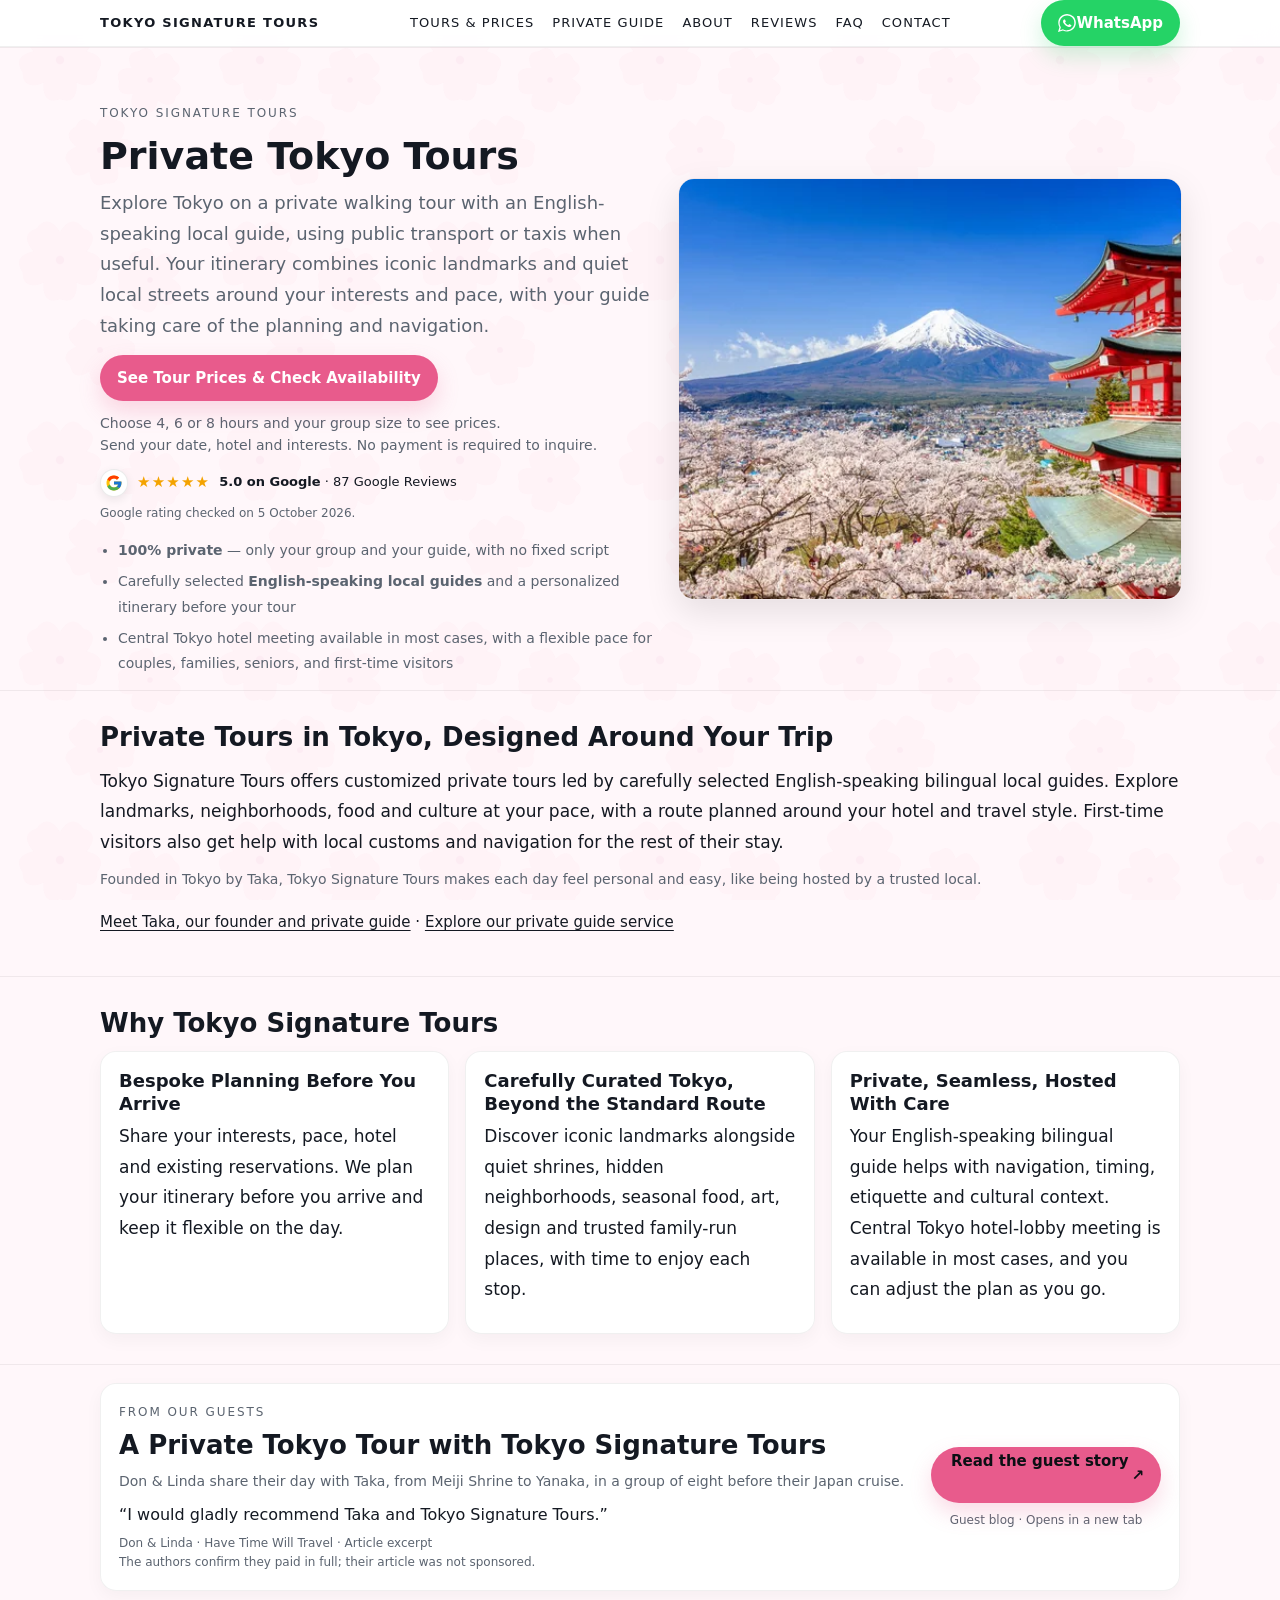
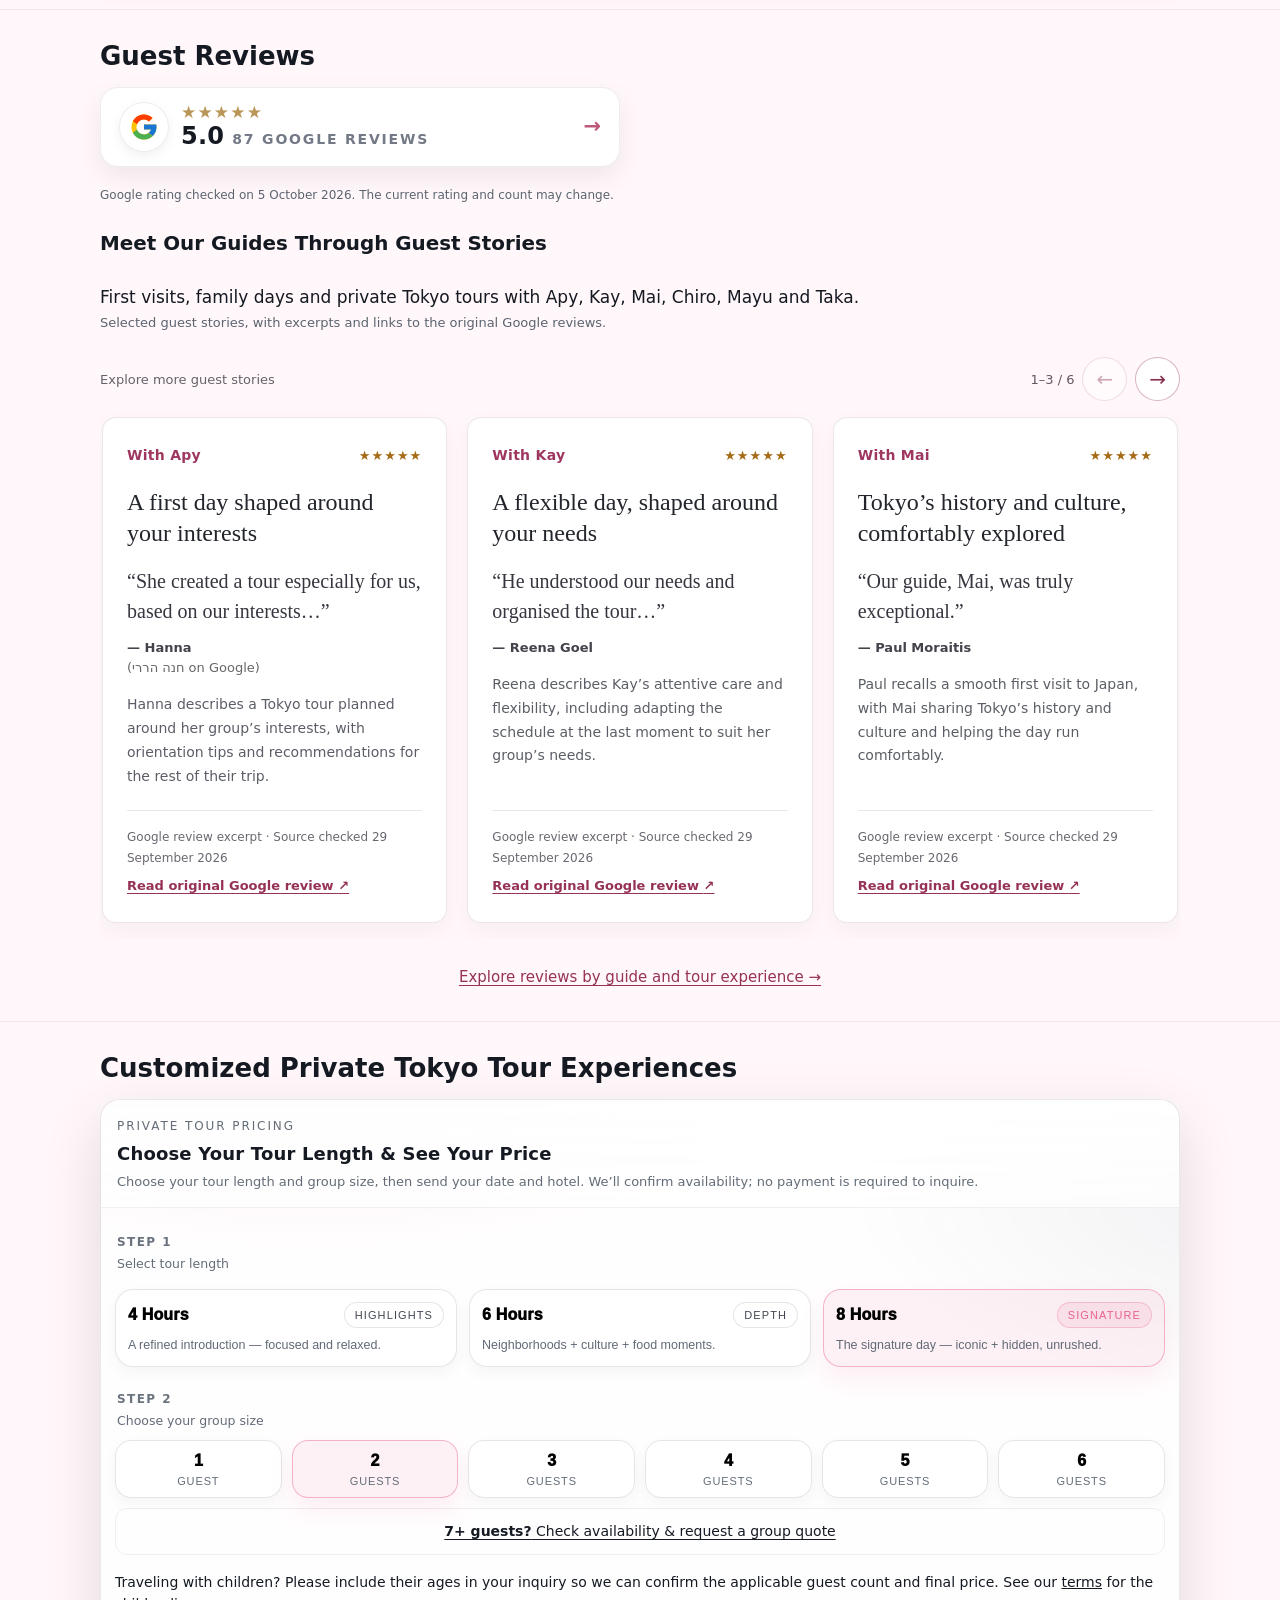
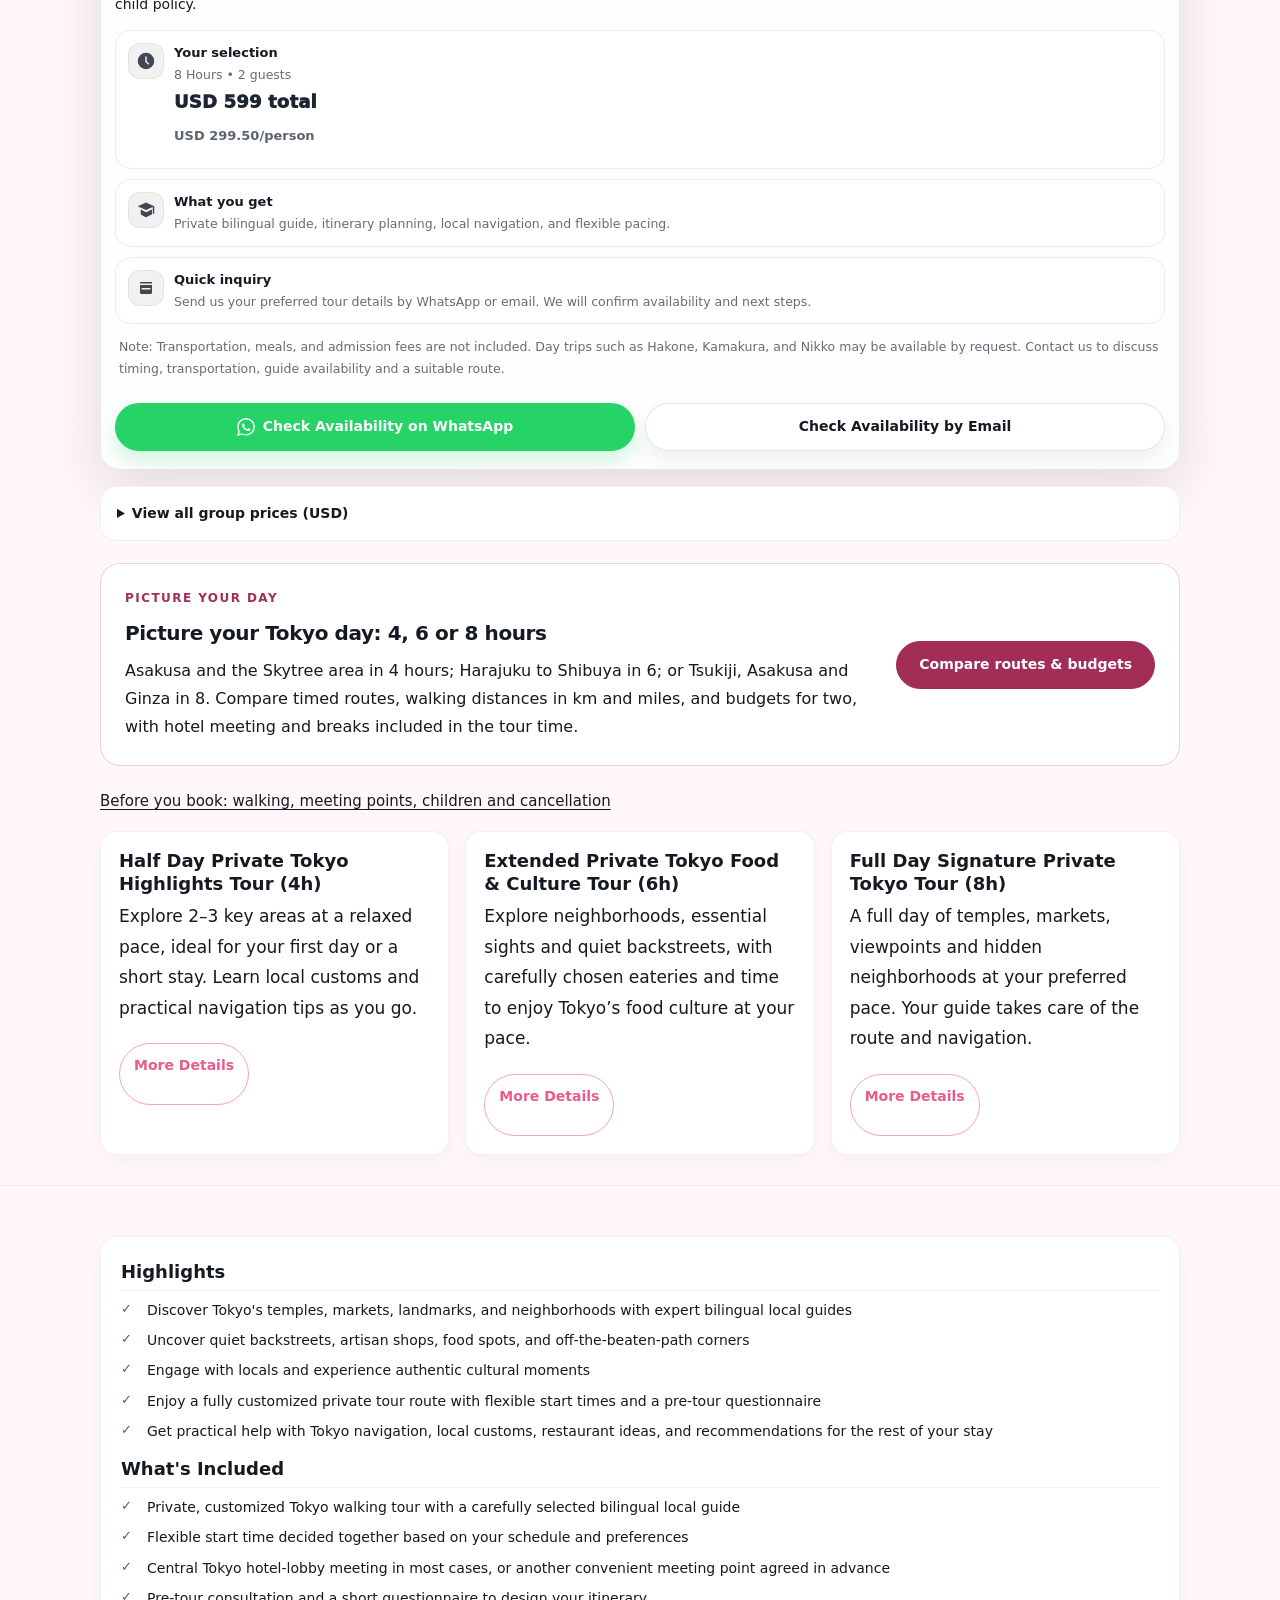
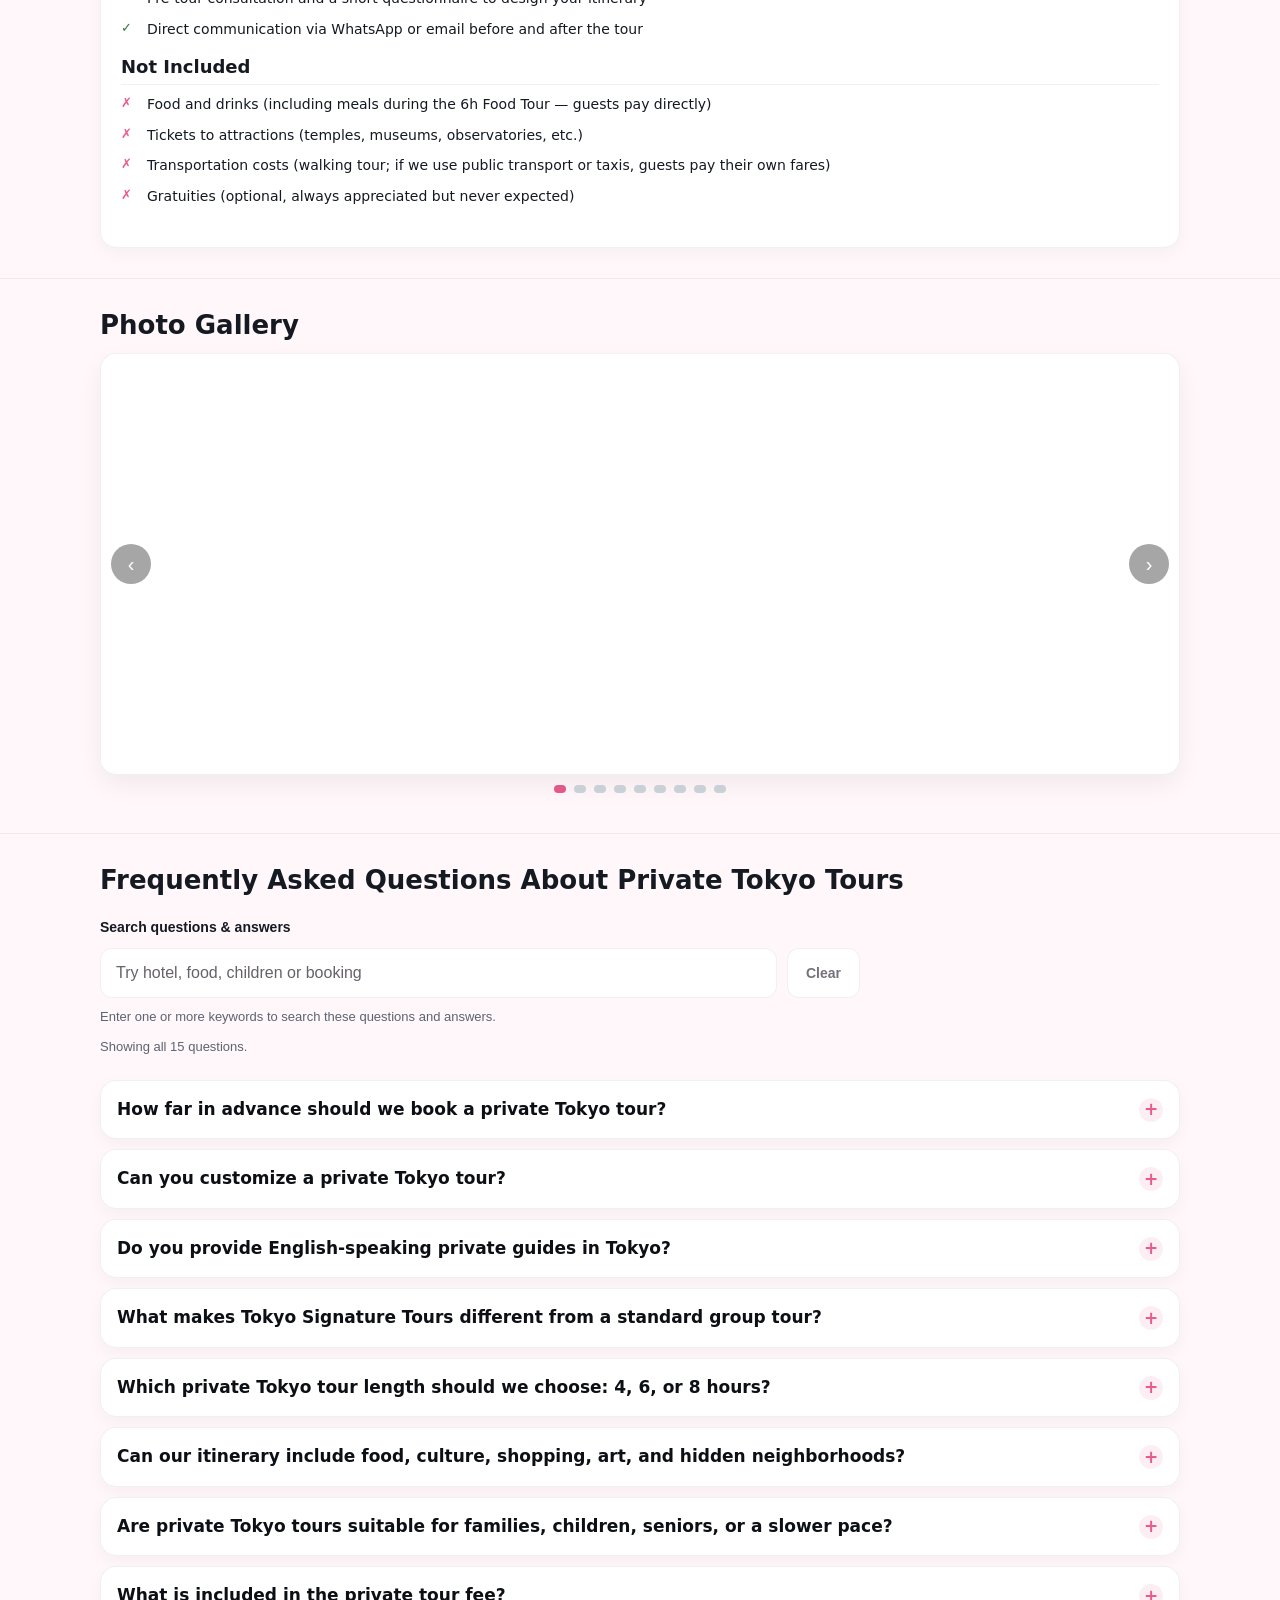
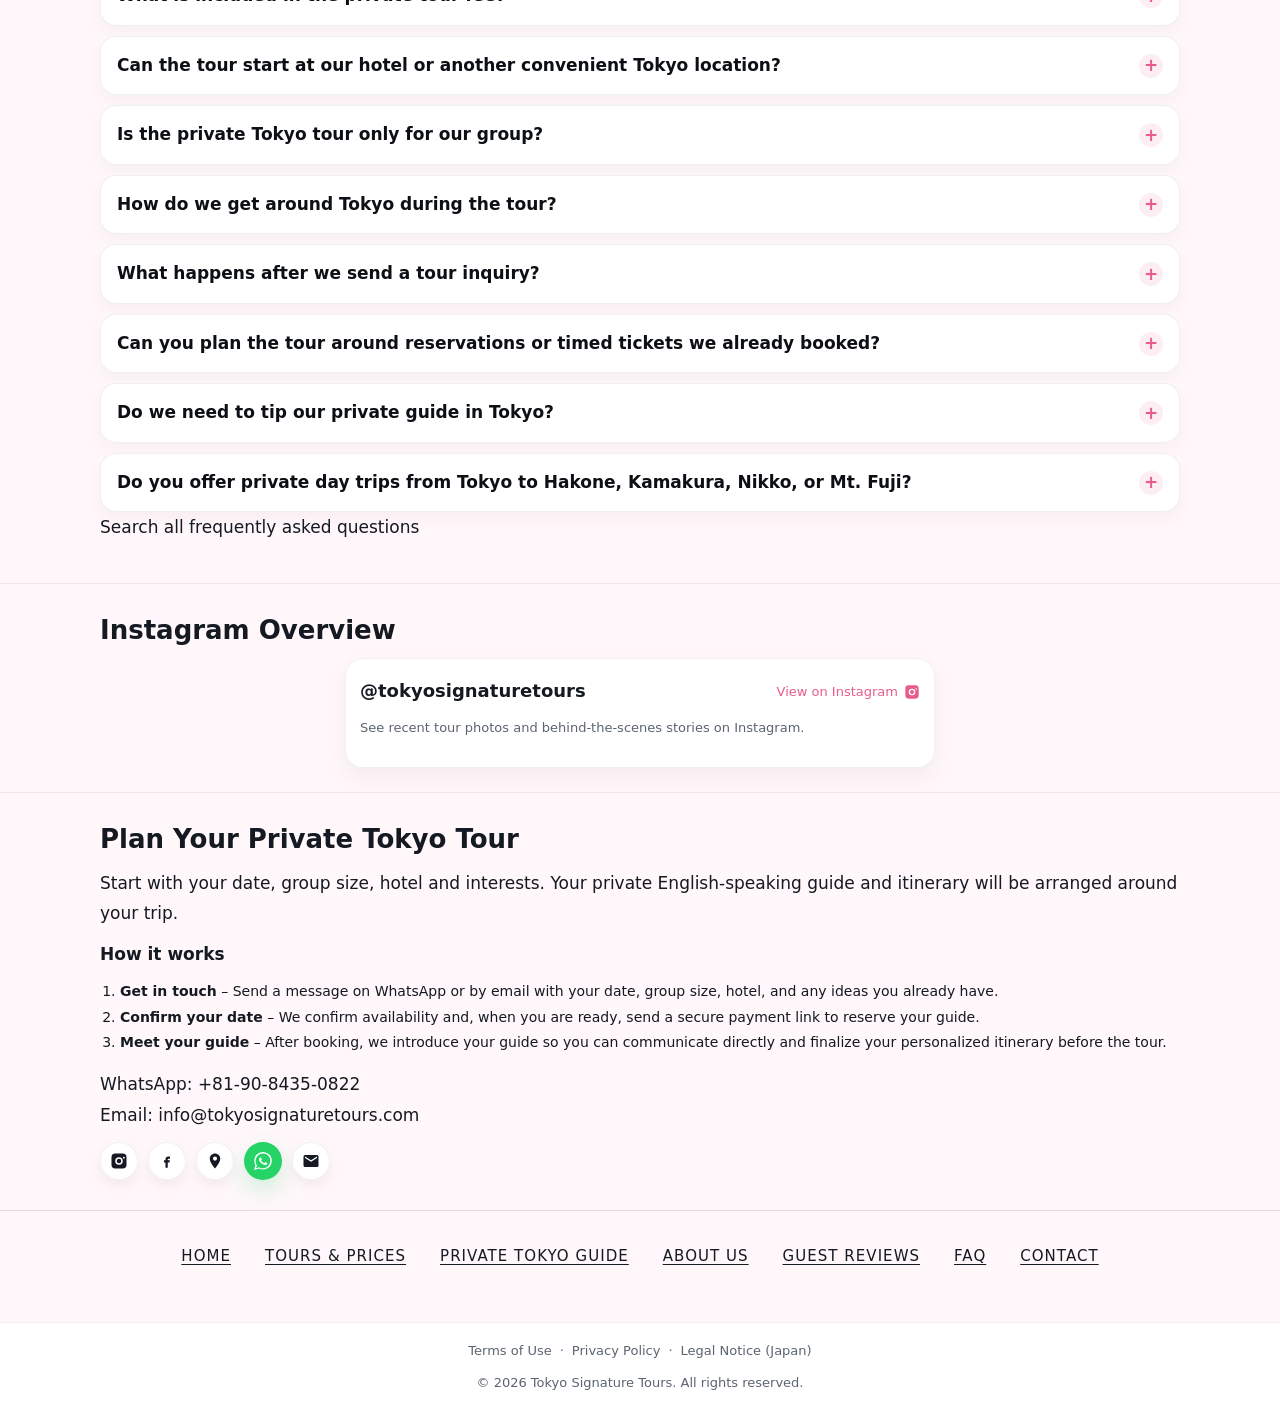
==== commit fb49686b: "Add practical 4-hour and 8-hour Tokyo sample itineraries Add timed Asakusa/Skytree and Tsukiji/Asaku" ====
--- a/index.html
+++ b/index.html
@@ -2107,7 +2107,7 @@
 <link rel="stylesheet" href="/assets/faq-search.css" />
 <script src="/assets/faq-search.js" defer></script>
 <script src="/assets/contact-tracking.js" defer></script>
-<link rel="stylesheet" href="/assets/sample-itinerary.css" />
+<link rel="stylesheet" href="/assets/sample-itinerary.css?v=20261005-itineraries" />
 <link rel="stylesheet" href="/assets/guide-reviews.css?v=20260929-carousel" />
 <script src="/assets/guide-reviews.js?v=20260929-carousel" defer></script>
 </head>
@@ -2523,10 +2523,10 @@
         <aside class="sample-teaser" aria-labelledby="sample-teaser-title">
           <div>
             <p class="sample-eyebrow">Picture your day</p>
-            <h3 id="sample-teaser-title">Your hotel to Shibuya · 9:00–15:00</h3>
-            <p>Meet at your hotel, then explore Meiji Shrine, Takeshita Street, Cat Street, Omotesando and Shibuya Crossing, with a lunch break. See the sample route, walking distance in km and miles, and a budget for two.</p>
+            <h3 id="sample-teaser-title">Picture your Tokyo day: 4, 6 or 8 hours</h3>
+            <p>Asakusa and the Skytree area in 4 hours; Harajuku to Shibuya in 6; or Tsukiji, Asakusa and Ginza in 8. Compare timed routes, walking distances in km and miles, and budgets for two, with hotel meeting and breaks included in the tour time.</p>
           </div>
-          <a class="sample-button" href="/tours.html#sample-itinerary">See the route &amp; budget</a>
+          <a class="sample-button" href="/tours.html#sample-itineraries">Compare routes &amp; budgets</a>
         </aside>
 
         <p style="font-size:15px;margin-top:16px;"><a href="/tours.html#before-you-book" style="text-decoration:underline;text-underline-offset:3px;">Before you book: walking, meeting points, children and cancellation</a></p>
--- a/assets/sample-itinerary.css
+++ b/assets/sample-itinerary.css
@@ -39,3 +39,13 @@
 .sample-teaser p:last-child{margin-bottom:0}
 @media(max-width:800px){.sample-columns{grid-template-columns:1fr}.sample-facts{grid-template-columns:1fr 1fr}.sample-teaser,.sample-next{align-items:flex-start;flex-direction:column}.sample-budget{max-width:none}}
 @media(max-width:480px){.sample-route{padding:20px!important;border-radius:20px}.sample-teaser{padding:20px}.sample-facts{padding:16px;gap:16px 12px}.sample-timeline li{grid-template-columns:1fr;gap:5px;padding-bottom:22px}.sample-budget{padding:18px}.sample-adjustments{grid-template-columns:1fr;gap:10px}.sample-next{padding:18px}.sample-button{width:100%}.sample-budget-table th,.sample-budget-table td{font-size:13px;padding:10px 4px}}
+
+/* Crawlable route navigation: all itineraries remain visible without JavaScript. */
+.sample-route-links{display:grid;grid-template-columns:repeat(3,minmax(0,1fr));gap:16px;margin:24px 0}
+.sample-route-links a{display:flex;flex-direction:column;gap:8px;padding:20px;border:1px solid rgba(162,46,88,.2);border-radius:16px;background:#fff7fa;color:var(--text,#141922)!important;text-decoration:none!important;line-height:1.6;font-size:14px;min-width:0}
+.sample-route-links a:hover{border-color:#a22e58;background:#fff0f6}
+.sample-route-links a:focus-visible{outline:3px solid #a22e58;outline-offset:4px}
+.sample-route-links strong{font-size:18px;line-height:1.4}
+.sample-route-duration{font-weight:750;color:#a22e58}
+.sample-route-action{margin-top:auto;padding-top:8px;font-weight:750;color:#a22e58;text-decoration:underline;text-underline-offset:3px}
+@media(max-width:800px){.sample-route-links{grid-template-columns:1fr}.sample-route-links a{gap:6px}}
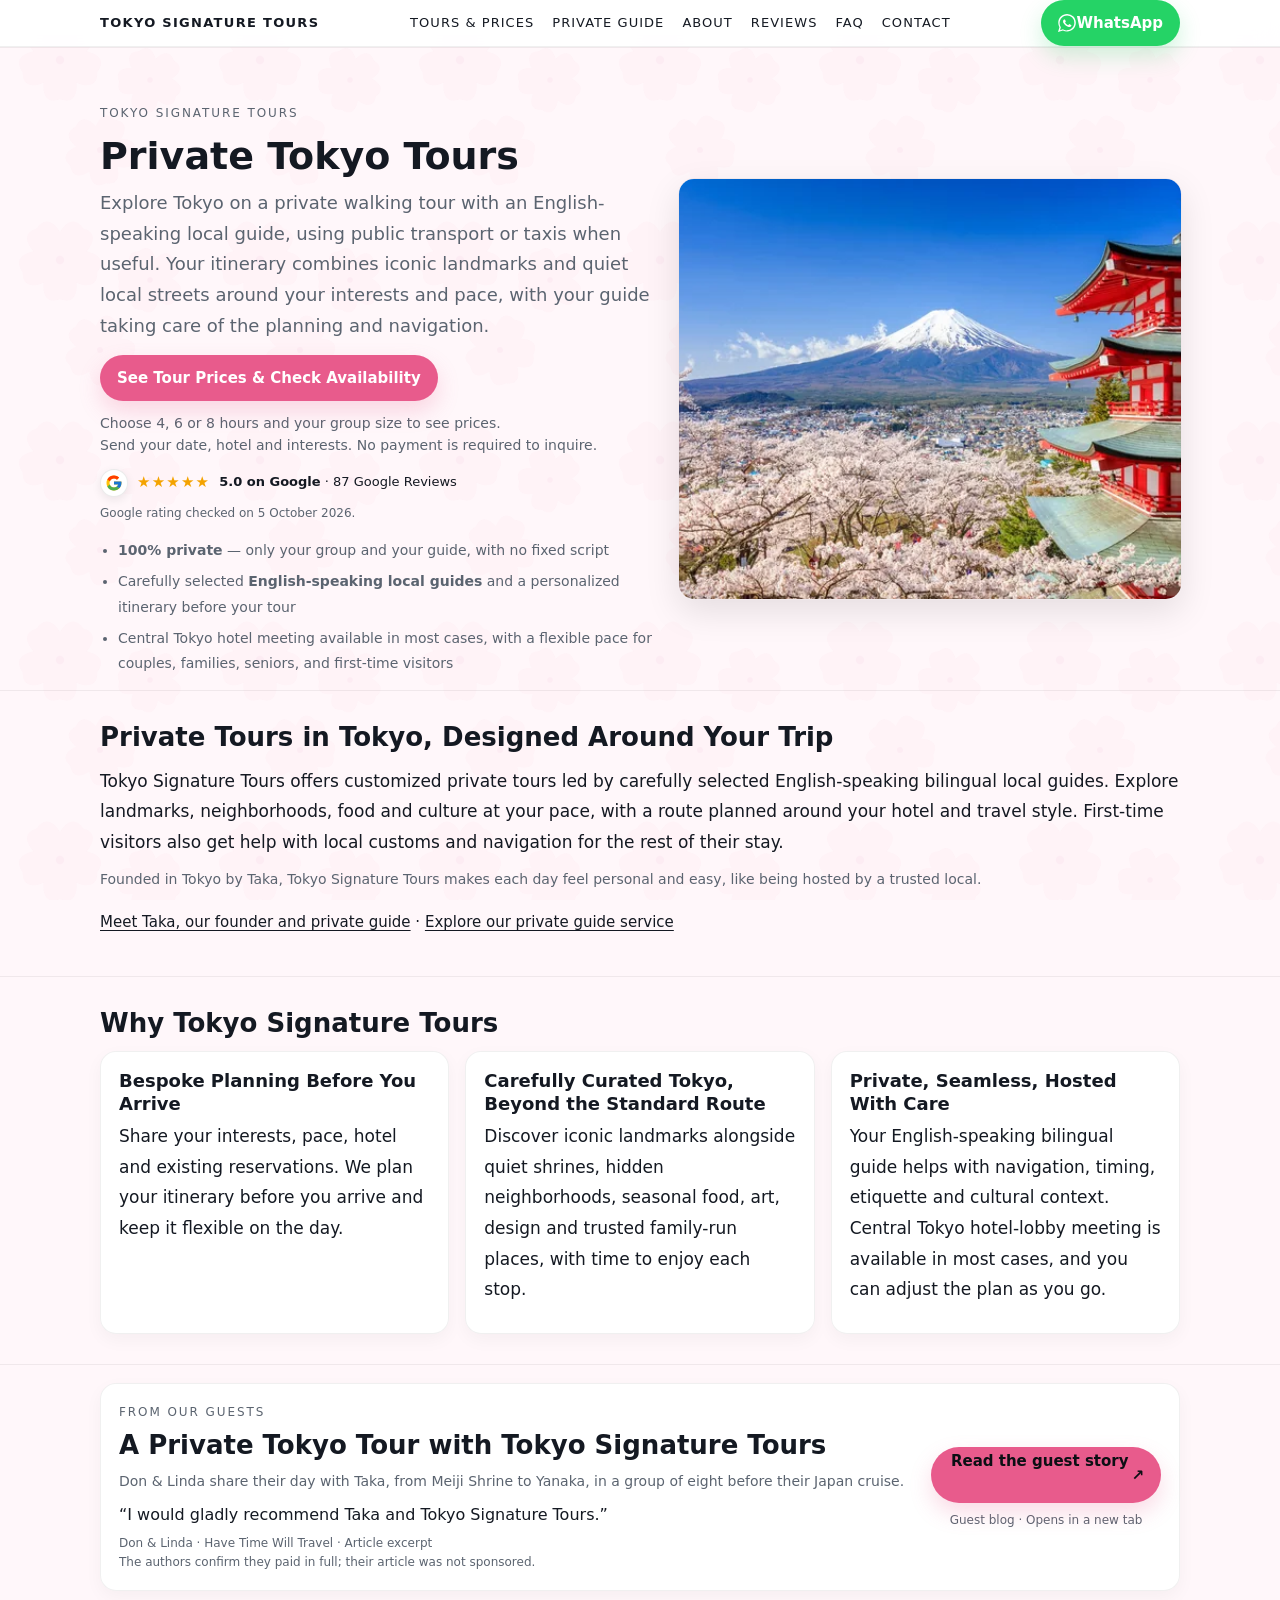
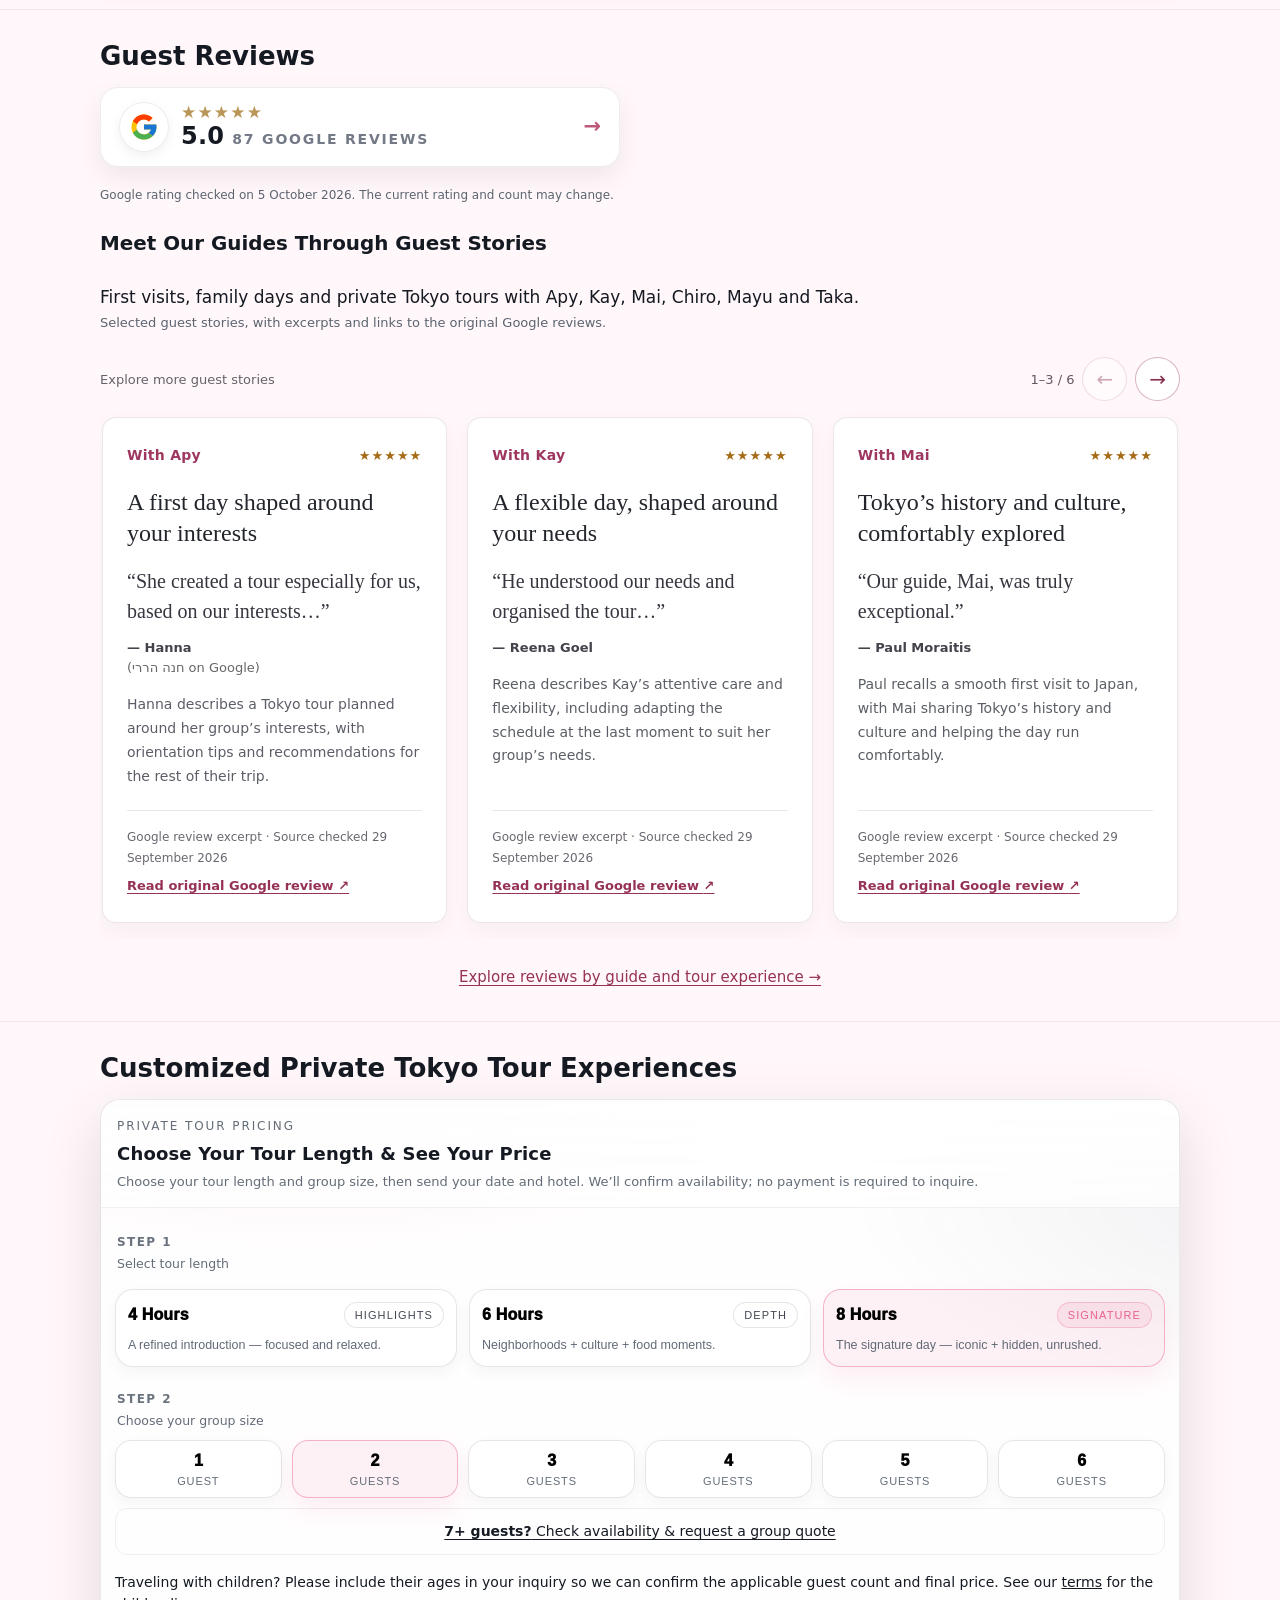
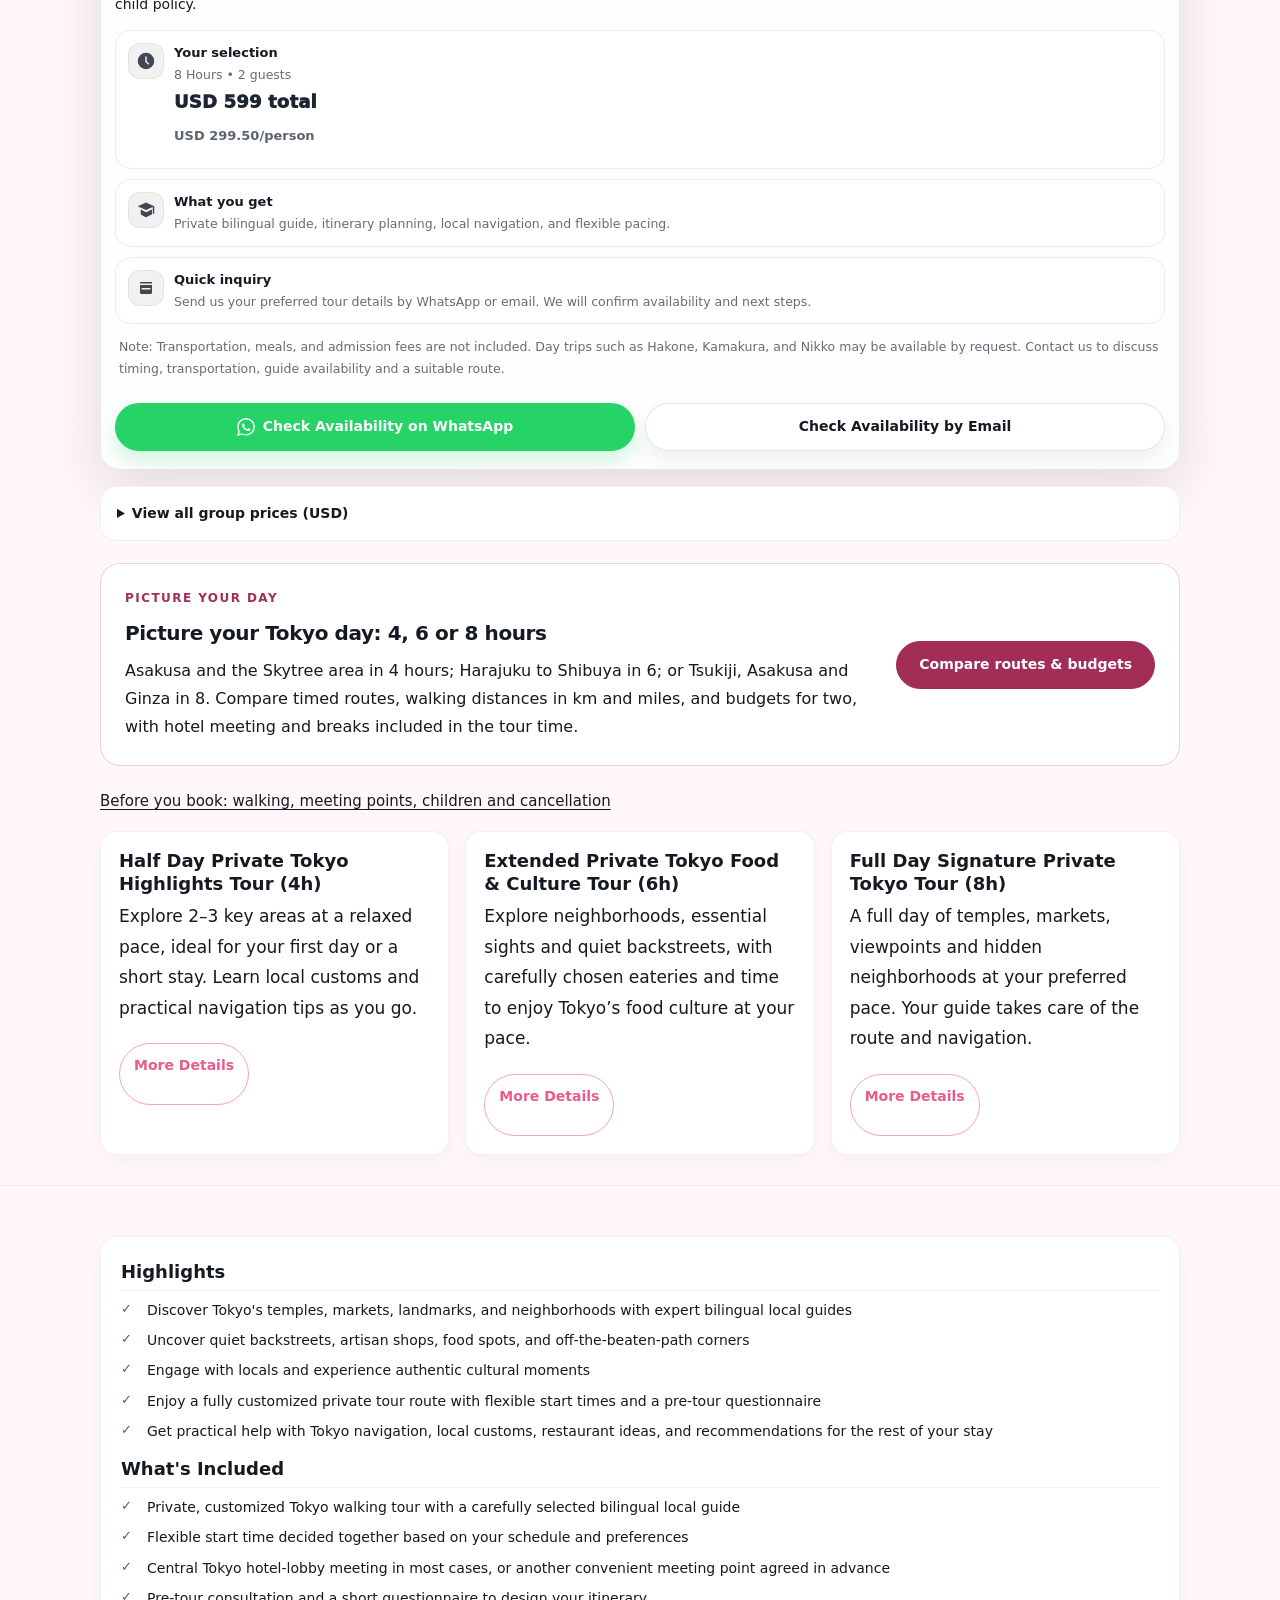
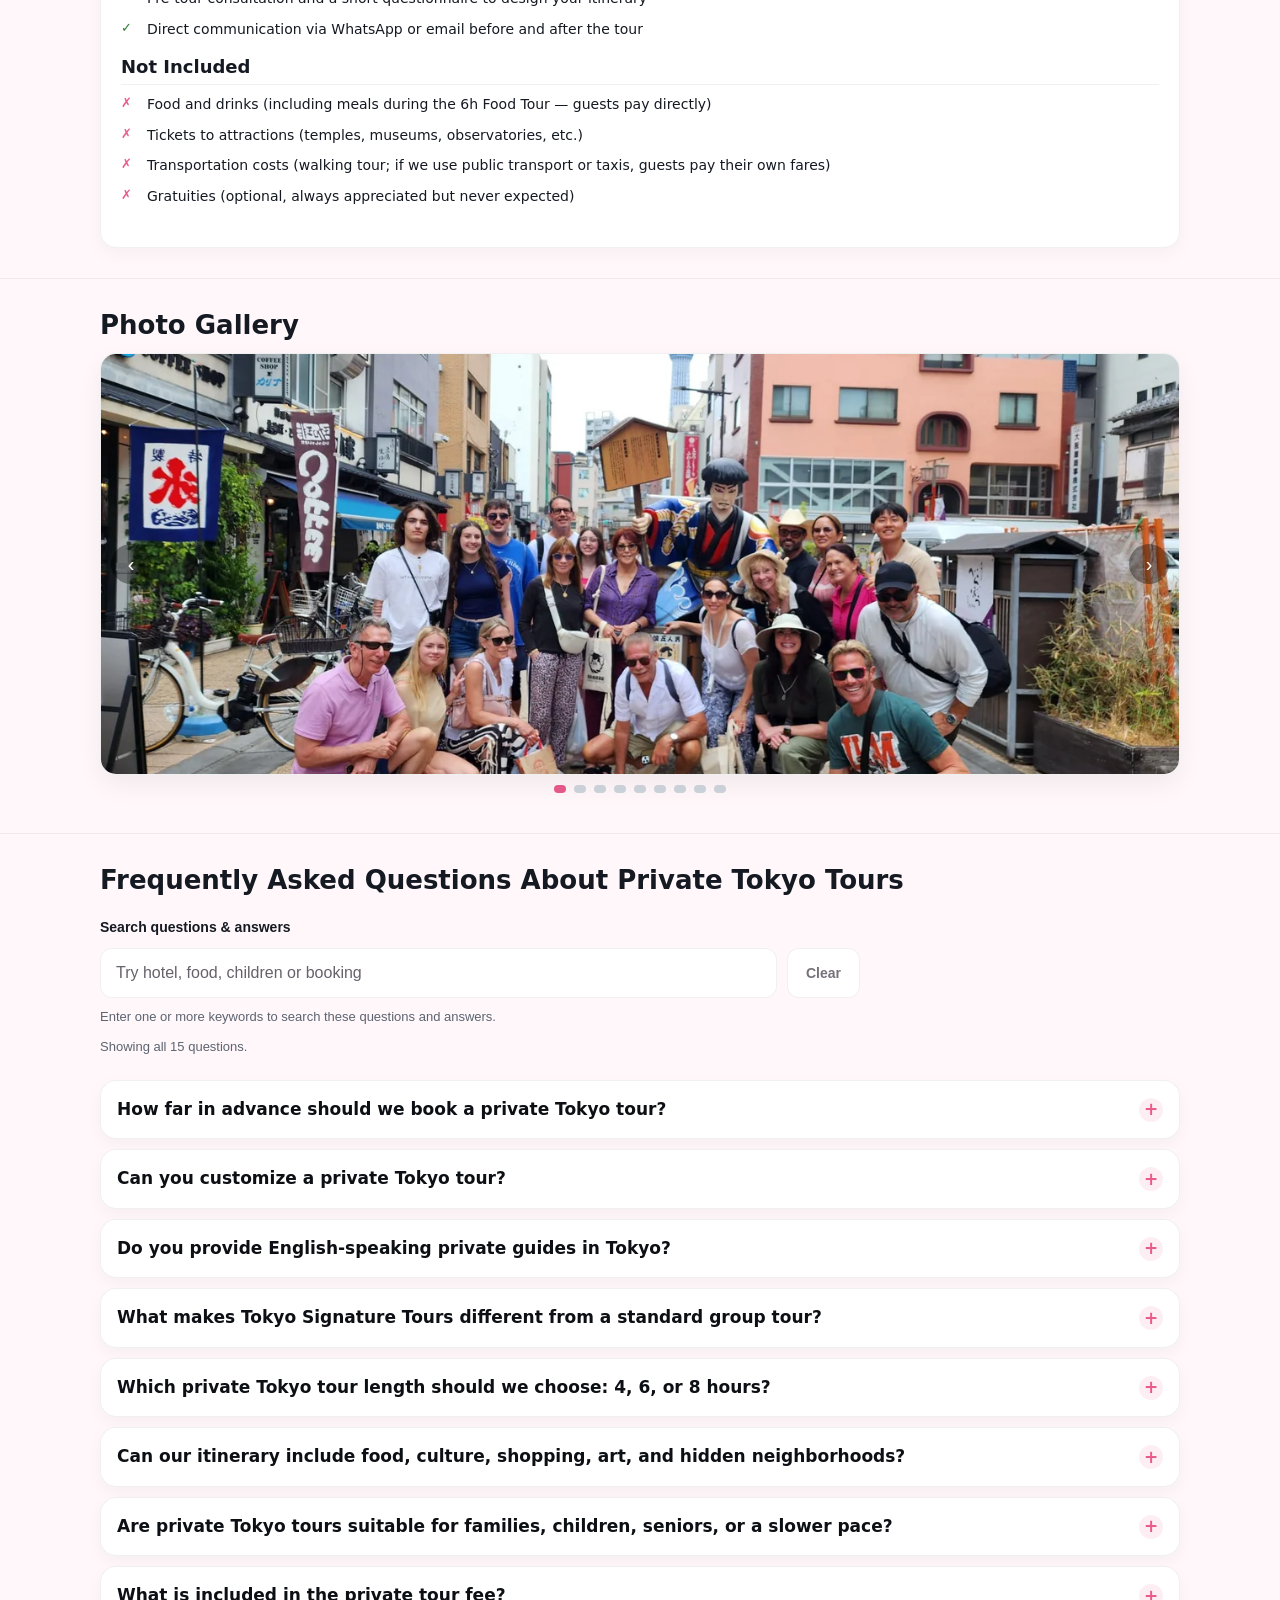
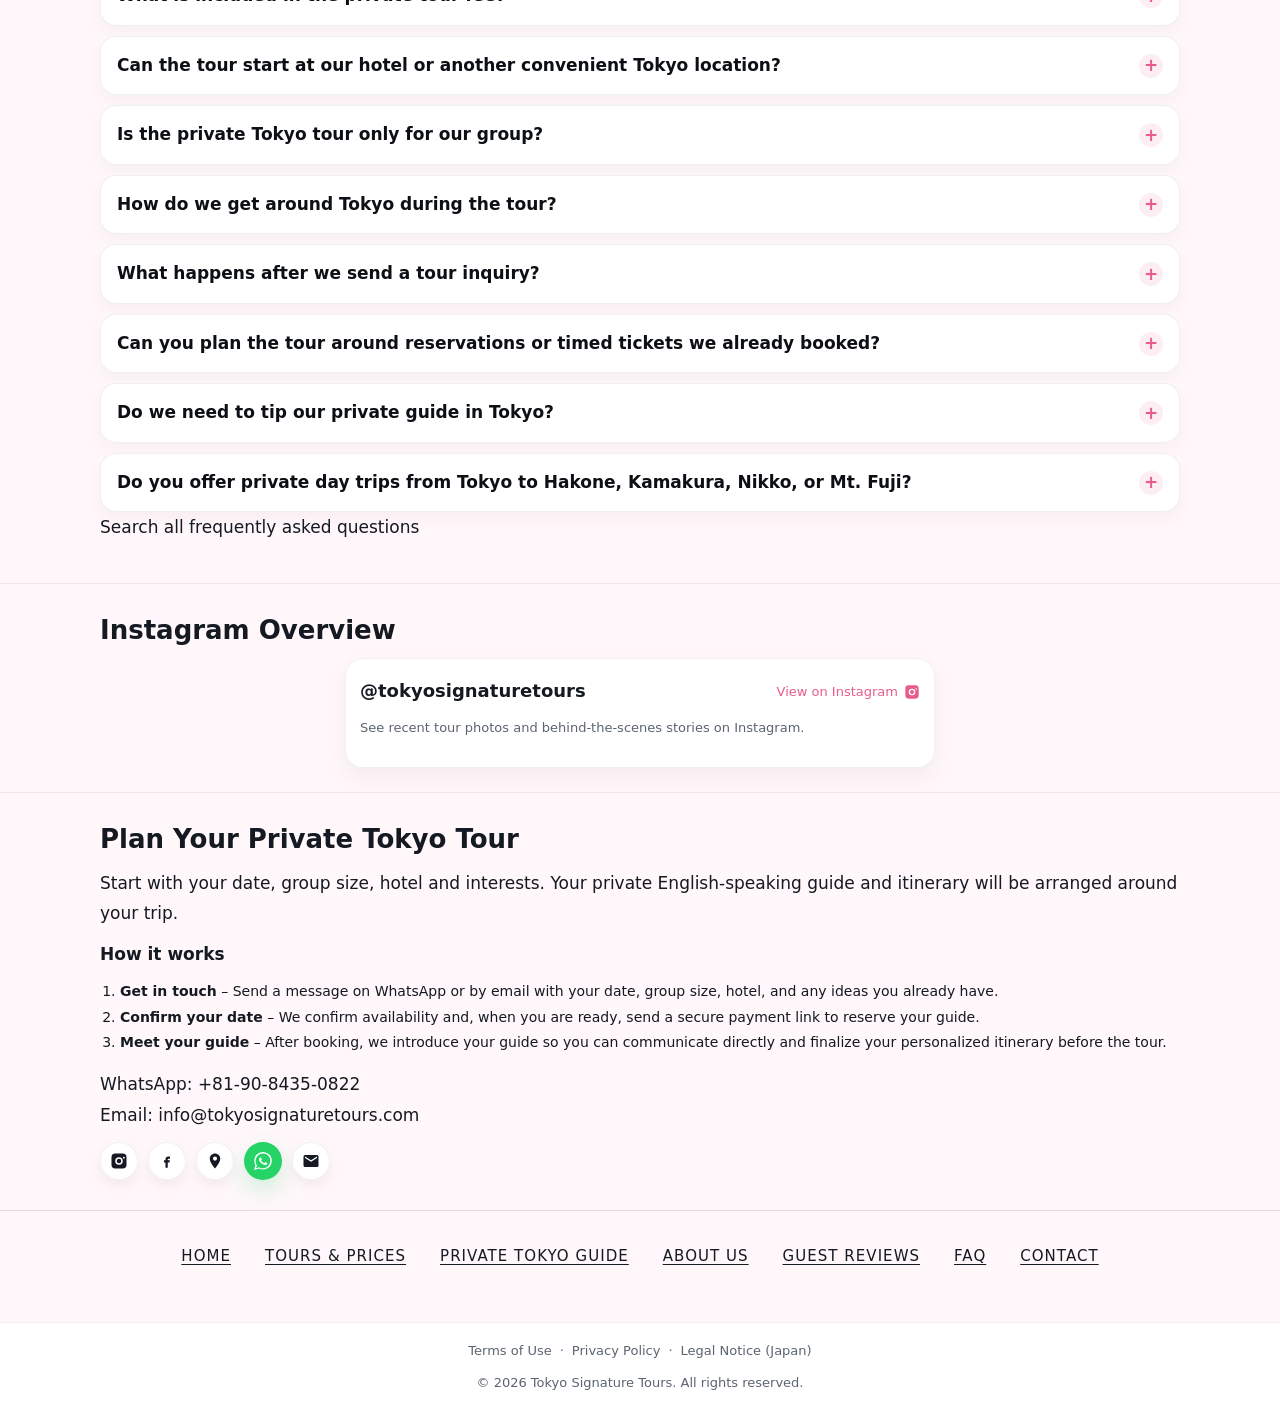
==== commit 1e0c5541: "Refresh daily reviews integration on current site with Cloudflare backend Preserve current itinerari" ====
--- a/index.html
+++ b/index.html
@@ -2110,6 +2110,8 @@
 <link rel="stylesheet" href="/assets/sample-itinerary.css?v=20261005-itineraries" />
 <link rel="stylesheet" href="/assets/guide-reviews.css?v=20260929-carousel" />
 <script src="/assets/guide-reviews.js?v=20260929-carousel" defer></script>
+<link rel="stylesheet" href="/assets/google-reviews.css" />
+<script src="/assets/google-reviews.js" defer></script>
 </head>
 
 <body>
@@ -2200,10 +2202,10 @@
                 <path fill="#1976D2" d="M43.6 20H24v8h11.3c-.8 2-2.1 3.7-3.8 5.1l6.1 5.2C37.2 38.7 44 34 44 24c0-1.3-.1-2.7-.4-4z"/>
               </svg>
             </span>
-            <span class="hero-trust-stars" aria-hidden="true">★★★★★</span>
-            <span><strong><span data-google-rating-score>5.0</span> on Google</strong> · <span data-google-review-count>87</span> Google Reviews</span>
+            <span class="hero-trust-stars" data-google-rating-stars aria-hidden="true">★★★★★</span>
+            <span><strong><span data-google-rating-score>5.0</span> on Google</strong> · <span data-google-review-count-label><span data-google-review-count>87</span> Google Reviews</span></span>
           </a>
-          <p class="review-rating-checked">Google rating checked on <time data-google-review-checked datetime="2026-10-05">5 October 2026</time>.</p>
+          <p class="review-rating-checked" data-google-review-check-note>Google rating checked on <time data-google-review-checked datetime="2026-10-05">5 October 2026</time>.</p>
           <ul class="hero-points">
             <li><strong>100% private</strong> — only your group and your guide, with no fixed script</li>
             <li>Carefully selected <strong>English-speaking local guides</strong> and a personalized itinerary before your tour</li>
@@ -2288,23 +2290,26 @@
                 </svg>
               </span>
               <span class="google-rating-copy">
-                <span class="google-rating-stars" aria-hidden="true">★★★★★</span>
+                <span class="google-rating-stars" data-google-rating-stars aria-hidden="true">★★★★★</span>
                 <span class="google-rating-text">
                   <span class="google-rating-score" data-google-rating-score>5.0</span>
-                  <span class="google-rating-label"><span data-google-review-count>87</span> Google Reviews</span>
+                  <span class="google-rating-label"><span data-google-review-count-label><span data-google-review-count>87</span> Google Reviews</span></span>
                 </span>
               </span>
               <span class="google-rating-arrow" aria-hidden="true">→</span>
             </a>
-            <p class="review-rating-checked">Google rating checked on <time data-google-review-checked datetime="2026-10-05">5 October 2026</time>. The current rating and count may change.</p>
-            <h3>Meet Our Guides Through Guest Stories</h3>
-            <p>First visits, family days and private Tokyo tours with Apy, Kay, Mai, Chiro, Mayu and Taka.</p>
-            <p class="review-editorial-note">Selected guest stories, with excerpts and links to the original Google reviews.</p>
+            <p class="review-rating-checked" data-google-review-check-note>Google rating checked on <time data-google-review-checked datetime="2026-10-05">5 October 2026</time>. The current rating and count may change.</p>
+            <h3 data-google-review-legacy>Meet Our Guides Through Guest Stories</h3>
+            <p data-google-review-legacy>First visits, family days and private Tokyo tours with Apy, Kay, Mai, Chiro, Mayu and Taka.</p>
+            <p class="review-editorial-note" data-google-review-legacy>Selected guest stories, with excerpts and links to the original Google reviews.</p>
           </div>
         </div>
 
-        <div class="guide-review-carousel" data-review-carousel><div class="guide-review-controls"><p class="guide-review-hint"><span class="guide-review-hint-mobile">Swipe to explore more stories</span><span class="guide-review-hint-desktop">Explore more guest stories</span></p><div class="guide-review-actions" hidden><span class="guide-review-count" aria-live="polite" aria-atomic="true"></span><button class="guide-review-prev" type="button" aria-label="Previous guest reviews" aria-controls="home-guide-reviews"><span aria-hidden="true">←</span></button><button class="guide-review-next" type="button" aria-label="Next guest reviews" aria-controls="home-guide-reviews"><span aria-hidden="true">→</span></button></div></div><div class="guide-review-grid guide-review-track" id="home-guide-reviews" tabindex="0" role="region" aria-label="Guest reviews across our guide team. Scroll horizontally to browse.">
-<article class="guide-review-card">
+        <div id="google-reviews" data-google-review-feed data-review-limit="6" hidden aria-label="Google guest reviews"></div>
+        <p data-google-review-status hidden aria-live="polite"></p>
+
+        <div class="guide-review-carousel" data-review-carousel data-google-review-legacy><div class="guide-review-controls"><p class="guide-review-hint"><span class="guide-review-hint-mobile">Swipe to explore more stories</span><span class="guide-review-hint-desktop">Explore more guest stories</span></p><div class="guide-review-actions" hidden><span class="guide-review-count" aria-live="polite" aria-atomic="true"></span><button class="guide-review-prev" type="button" aria-label="Previous guest reviews" aria-controls="home-guide-reviews"><span aria-hidden="true">←</span></button><button class="guide-review-next" type="button" aria-label="Next guest reviews" aria-controls="home-guide-reviews"><span aria-hidden="true">→</span></button></div></div><div class="guide-review-grid guide-review-track" id="home-guide-reviews" tabindex="0" role="region" aria-label="Guest reviews across our guide team. Scroll horizontally to browse.">
+<article class="guide-review-card" data-google-review-legacy>
   <div class="guide-review-top"><span class="guide-review-guide">With Apy</span><span class="guide-review-stars" aria-label="5 out of 5 stars">★★★★★</span></div>
   <h3>A first day shaped around your interests</h3>
   <blockquote cite="https://maps.app.goo.gl/4oeJn1jUvKpz497t9"><p>“She created a tour especially for us, based on our interests…”</p></blockquote>
@@ -2312,7 +2317,7 @@
   <p class="guide-review-context">Hanna describes a Tokyo tour planned around her group’s interests, with orientation tips and recommendations for the rest of their trip.</p>
   <div class="guide-review-source"><span>Google review excerpt · Source checked <time datetime="2026-09-29">29 September 2026</time></span><a href="https://maps.app.goo.gl/4oeJn1jUvKpz497t9" target="_blank" rel="noopener" aria-label="Read Hanna’s original Google review about Apy">Read original Google review <span aria-hidden="true">↗</span></a></div>
 </article>
-<article class="guide-review-card">
+<article class="guide-review-card" data-google-review-legacy>
   <div class="guide-review-top"><span class="guide-review-guide">With Kay</span><span class="guide-review-stars" aria-label="5 out of 5 stars">★★★★★</span></div>
   <h3>A flexible day, shaped around your needs</h3>
   <blockquote cite="https://maps.app.goo.gl/1J2B71UX4hYkWkTv9"><p>“He understood our needs and organised the tour…”</p></blockquote>
@@ -2320,7 +2325,7 @@
   <p class="guide-review-context">Reena describes Kay’s attentive care and flexibility, including adapting the schedule at the last moment to suit her group’s needs.</p>
   <div class="guide-review-source"><span>Google review excerpt · Source checked <time datetime="2026-09-29">29 September 2026</time></span><a href="https://maps.app.goo.gl/1J2B71UX4hYkWkTv9" target="_blank" rel="noopener" aria-label="Read Reena Goel’s original Google review about Kay">Read original Google review <span aria-hidden="true">↗</span></a></div>
 </article>
-<article class="guide-review-card">
+<article class="guide-review-card" data-google-review-legacy>
   <div class="guide-review-top"><span class="guide-review-guide">With Mai</span><span class="guide-review-stars" aria-label="5 out of 5 stars">★★★★★</span></div>
   <h3>Tokyo’s history and culture, comfortably explored</h3>
   <blockquote cite="https://maps.app.goo.gl/ZCey1gT22iqxjJtY9"><p>“Our guide, Mai, was truly exceptional.”</p></blockquote>
@@ -2328,7 +2333,7 @@
   <p class="guide-review-context">Paul recalls a smooth first visit to Japan, with Mai sharing Tokyo’s history and culture and helping the day run comfortably.</p>
   <div class="guide-review-source"><span>Google review excerpt · Source checked <time datetime="2026-09-29">29 September 2026</time></span><a href="https://maps.app.goo.gl/ZCey1gT22iqxjJtY9" target="_blank" rel="noopener" aria-label="Read Paul Moraitis’s original Google review about Mai">Read original Google review <span aria-hidden="true">↗</span></a></div>
 </article>
-<article class="guide-review-card">
+<article class="guide-review-card" data-google-review-legacy>
   <div class="guide-review-top"><span class="guide-review-guide">With Chiro</span><span class="guide-review-stars" aria-label="5 out of 5 stars">★★★★★</span></div>
   <h3>A relaxed Tokyo day with a young child</h3>
   <blockquote cite="https://share.google/mxJpzHec2C9z1B8z9"><p>“Chiro was extremely kind, patient, and attentive to our pace…”</p></blockquote>
@@ -2336,7 +2341,7 @@
   <p class="guide-review-context">Flipson describes a relaxed family tour with a young son, including temple customs, quieter neighborhoods and a local park.</p>
   <div class="guide-review-source"><span>Google review excerpt · Source checked <time datetime="2026-09-29">29 September 2026</time></span><a href="https://share.google/mxJpzHec2C9z1B8z9" target="_blank" rel="noopener" aria-label="Read Flipson Flip’s original Google review about Chiro">Read original Google review <span aria-hidden="true">↗</span></a></div>
 </article>
-<article class="guide-review-card">
+<article class="guide-review-card" data-google-review-legacy>
   <div class="guide-review-top"><span class="guide-review-guide">With Mayu</span><span class="guide-review-stars" aria-label="5 out of 5 stars">★★★★★</span></div>
   <h3>Two days tailored to a Tokyo visit</h3>
   <blockquote cite="https://share.google/OBck5aaoCVkrwZN6T"><p>“We did a two day customized tour with Mayu…”</p></blockquote>
@@ -2344,7 +2349,7 @@
   <p class="guide-review-context">Jonathan describes a customized two-day Tokyo tour guided by Mayu and organized by Taka, helping his group see more of the city.</p>
   <div class="guide-review-source"><span>Google review excerpt · Source checked <time datetime="2026-09-29">29 September 2026</time></span><a href="https://share.google/OBck5aaoCVkrwZN6T" target="_blank" rel="noopener" aria-label="Read Jonathan Chester’s original Google review about Mayu">Read original Google review <span aria-hidden="true">↗</span></a></div>
 </article>
-<article class="guide-review-card">
+<article class="guide-review-card" data-google-review-legacy>
   <div class="guide-review-top"><span class="guide-review-guide">With Taka</span><span class="guide-review-stars" aria-label="5 out of 5 stars">★★★★★</span></div>
   <h3>A welcoming introduction to Tokyo</h3>
   <blockquote cite="https://maps.app.goo.gl/4hWJ9YmAaMBQw18F8"><p>“We met as strangers and left feeling like family.”</p></blockquote>
@@ -2352,7 +2357,7 @@
   <p class="guide-review-context">Michael recalls his first full day in Japan: meeting Taka at his hotel, exploring Tokyo by public transport and learning about Japanese culture.</p>
   <div class="guide-review-source"><span>Google review excerpt · Source checked <time datetime="2026-09-29">29 September 2026</time></span><a href="https://maps.app.goo.gl/4hWJ9YmAaMBQw18F8" target="_blank" rel="noopener" aria-label="Read Michael Ferneau’s original Google review about Taka">Read original Google review <span aria-hidden="true">↗</span></a></div>
 </article></div></div>
-<p class="guide-reviews-more"><a href="/reviews.html#guide-reviews">Explore reviews by guide and tour experience →</a></p>
+<p class="guide-reviews-more" data-google-review-legacy><a href="/reviews.html#guide-reviews">Explore reviews by guide and tour experience →</a></p>
       </div>
     </section>
 
@@ -2818,7 +2823,7 @@
   <svg class="icon" viewBox="0 0 24 24" aria-hidden="true"><path d="M13.5 9H16V6h-2.5C11.57 6 10 7.57 10 9.5V11H8v3h2v7h3v-7h2.1l.9-3H13v-1.5c0-.28.22-.5.5-.5z"/></svg>
 </a>
 
-<a class="icon-btn" href="https://www.google.com/maps/place/Tokyo+Signature+Tours+%7C+Private+Tokyo+Tours/@35.701622,139.6885977,14z/data=!3m1!4b1!4m6!3m5!1s0x2ae76d89645afc83:0x968877d08d9a25e1!8m2!3d35.7015889!4d139.7091972!16s%2Fg%2F11yrbvflx0" target="_blank" rel="noopener" aria-label="Google Maps">
+<a class="icon-btn" href="https://www.google.com/maps/place/Tokyo+Signature+Tours+%7C+Private+Tokyo+Tours/@35.701622,139.6885977,14z/data=!3m1!4b1!4m6!3m5!1s0x2ae76d89645afc83:0x968877d08d9a25e1!8m2!3d35.7015889!4d139.7091972!16s%2Fg%2F11yrbvflx0" target="_blank" rel="noopener" aria-label="Google Maps" data-google-review-link>
   <svg class="icon" viewBox="0 0 24 24" aria-hidden="true">
     <path d="M12 2C8.13 2 5 5.13 5 9c0 5.25 7 13 7 13s7-7.75 7-13c0-3.87-3.13-7-7-7zm0 9.5A2.5 2.5 0 1 1 12 6a2.5 2.5 0 0 1 0 5.5z"/>
   </svg>
@@ -3216,79 +3221,6 @@
   </script>
 
   <script>
-    /* ==========================================================
-       GOOGLE REVIEW STATS AUTO-SYNC
-       - Current fallback shown in HTML: 5.0 / 87 reviews (checked 2026-10-05)
-       - To enable live automatic updates, paste a browser-restricted
-         Google Maps JavaScript API key below and enable Places API (New).
-       ========================================================== */
-    const GOOGLE_MAPS_API_KEY = 'PASTE_YOUR_GOOGLE_MAPS_API_KEY_HERE';
-    const GOOGLE_PLACE_ID = 'ChIJg_xaZIlt5yoR4SWajdB3iJY';
-
-    (async function syncGoogleReviewStats(){
-      if (!GOOGLE_MAPS_API_KEY || GOOGLE_MAPS_API_KEY.includes('PASTE_YOUR_')) return;
-
-      const loadGoogleMaps = () => new Promise((resolve, reject) => {
-        if (window.google?.maps?.importLibrary) return resolve();
-
-        const existing = document.querySelector('script[data-google-maps-loader="true"]');
-        if (existing) {
-          existing.addEventListener('load', resolve, {once:true});
-          existing.addEventListener('error', reject, {once:true});
-          return;
-        }
-
-        const script = document.createElement('script');
-        script.src = `https://maps.googleapis.com/maps/api/js?key=${encodeURIComponent(GOOGLE_MAPS_API_KEY)}&v=weekly&libraries=places&loading=async`;
-        script.async = true;
-        script.defer = true;
-        script.dataset.googleMapsLoader = 'true';
-        script.onload = resolve;
-        script.onerror = reject;
-        document.head.appendChild(script);
-      });
-
-      try {
-        await loadGoogleMaps();
-        const { Place } = await google.maps.importLibrary('places');
-        const place = new Place({ id: GOOGLE_PLACE_ID, requestedLanguage: 'en' });
-        await place.fetchFields({ fields: ['rating', 'userRatingCount'] });
-
-        const rating = Number(place.rating);
-        const reviewCount = Number(place.userRatingCount);
-        if (!Number.isFinite(rating) || rating < 1 || rating > 5
-            || !Number.isInteger(reviewCount) || reviewCount < 1) return;
-
-        const ratingText = rating.toFixed(1);
-        const countText = reviewCount.toLocaleString('en-US');
-
-        document.querySelectorAll('[data-google-rating-score]').forEach((el) => {
-          el.textContent = ratingText;
-        });
-        document.querySelectorAll('[data-google-review-count]').forEach((el) => {
-          el.textContent = countText;
-        });
-        const now = new Date();
-        const checkedISO = new Intl.DateTimeFormat('en-CA', {timeZone:'Asia/Tokyo', year:'numeric', month:'2-digit', day:'2-digit'}).format(now);
-        const checkedText = new Intl.DateTimeFormat('en-GB', {timeZone:'Asia/Tokyo', day:'numeric', month:'long', year:'numeric'}).format(now);
-        document.querySelectorAll('[data-google-review-checked]').forEach(el => {
-          el.dateTime = checkedISO;
-          el.textContent = checkedText;
-        });
-        document.querySelectorAll('[data-google-review-link]').forEach(el => {
-          el.setAttribute('aria-label', 'Rated ' + ratingText + ' on Google with ' + countText + ' reviews, checked on ' + checkedText + '. View reviews on Google Maps.');
-        });
-        document.querySelectorAll('.hero-trust-stars,.google-rating-stars').forEach(el => {
-          const wholeStars = Math.round(rating);
-          el.textContent = '★'.repeat(wholeStars) + '☆'.repeat(5 - wholeStars);
-        });
-      } catch (error) {
-        console.warn('Google review stats auto-sync unavailable; using the current fallback values.', error);
-      }
-    })();
-  </script>
-
-  <script>
     /* Load Instagram embed only when the section is close to the viewport. */
     (function lazyLoadInstagramEmbed(){
       const section = document.getElementById('instagram');
--- a/assets/google-reviews.css
+++ b/assets/google-reviews.css
@@ -0,0 +1,29 @@
+/* Google-synced content is isolated from the site's existing review carousel. */
+[data-google-review-feed][hidden],
+[data-google-review-legacy][hidden],
+[data-google-review-status][hidden],
+[data-google-rating-stars][hidden],
+[data-google-review-summary-stars][hidden]{display:none!important}
+.tst-google-reviews{margin:24px 0;font-family:var(--sans,system-ui,sans-serif);color:var(--text,#141922)}
+.tst-google-reviews-meta{display:flex;align-items:baseline;justify-content:space-between;flex-wrap:wrap;gap:8px 24px;margin:0 0 18px}
+.tst-google-reviews .tst-google-reviews-order{font-size:14px;font-weight:650;margin:0;color:var(--muted,#5b6470)}
+.tst-google-reviews .tst-google-reviews-link{color:var(--accent-dark,#a22e58);font-size:14px;text-decoration:underline;text-underline-offset:3px}
+.tst-google-reviews-grid{display:grid;grid-template-columns:repeat(3,minmax(0,1fr));gap:20px;align-items:start}
+.tst-google-review-card{min-width:0;padding:24px;background:var(--panel,#fff);border:1px solid var(--line,rgba(0,0,0,.08));border-radius:20px;box-shadow:var(--shadow-1,0 8px 26px rgba(0,0,0,.045));overflow-wrap:anywhere}
+.tst-google-review-card-header{display:flex;flex-direction:column;gap:6px;margin:0 0 6px;background:none;border:0;padding:0;position:static}
+.tst-google-review-card .tst-google-review-author{margin:0;font-family:inherit;font-size:17px;font-weight:750;line-height:1.5;letter-spacing:0;color:var(--text,#141922)}
+.tst-google-review-stars{font-size:18px;letter-spacing:2px;line-height:1.3;color:#946519}
+.tst-google-review-date{display:block;margin:0 0 16px;font-size:12px;line-height:1.6;color:var(--muted,#5b6470)}
+.tst-google-review-card .tst-google-review-quote{margin:0;padding:0;border:0;background:none;box-shadow:none;font-style:normal}
+.tst-google-review-card .tst-google-review-comment{margin:0;font-family:inherit;font-size:15px;font-weight:400;line-height:1.8;white-space:pre-wrap;letter-spacing:0;color:var(--text-soft,#39434f)}
+.tst-google-review-card .tst-google-review-no-comment{margin:0;font-size:14px;line-height:1.7;color:var(--muted,#5b6470)}
+.tst-google-review-card .tst-google-review-attribution{margin:18px 0 0;font-size:12px;font-weight:650;line-height:1.6;color:var(--muted,#5b6470)}
+.tst-google-reviews .tst-google-reviews-more{display:inline-flex;justify-content:center;align-items:center;margin-top:24px;padding:12px 22px;min-height:44px;border:1px solid var(--accent-dark,#a22e58);border-radius:999px;background:#fff;color:var(--accent-dark,#a22e58);font:650 14px/1.5 var(--sans,system-ui,sans-serif);text-decoration:none;cursor:pointer}
+.tst-google-reviews .tst-google-reviews-more:hover{background:var(--accent-soft,rgba(232,91,140,.08))}
+.tst-google-reviews .tst-google-reviews-more[hidden]{display:none}
+.tst-google-reviews a:focus-visible,.tst-google-reviews button:focus-visible,.tst-google-review-card:focus-visible{outline:3px solid var(--accent-dark,#a22e58);outline-offset:4px}
+.tst-google-reviews .tst-google-reviews-empty,.tst-google-reviews .tst-google-reviews-unavailable{font-size:15px;line-height:1.8;margin:0 0 8px}
+[data-google-review-status]{color:var(--muted,#5b6470);font-size:13px;line-height:1.7;margin:12px 0}
+@media(max-width:900px){.tst-google-reviews-grid{grid-template-columns:repeat(2,minmax(0,1fr))}}
+@media(max-width:600px){.tst-google-reviews-grid{grid-template-columns:1fr;gap:16px}.tst-google-review-card{padding:22px}.tst-google-reviews-meta{gap:6px}.tst-google-reviews .tst-google-reviews-more{width:100%}}
+
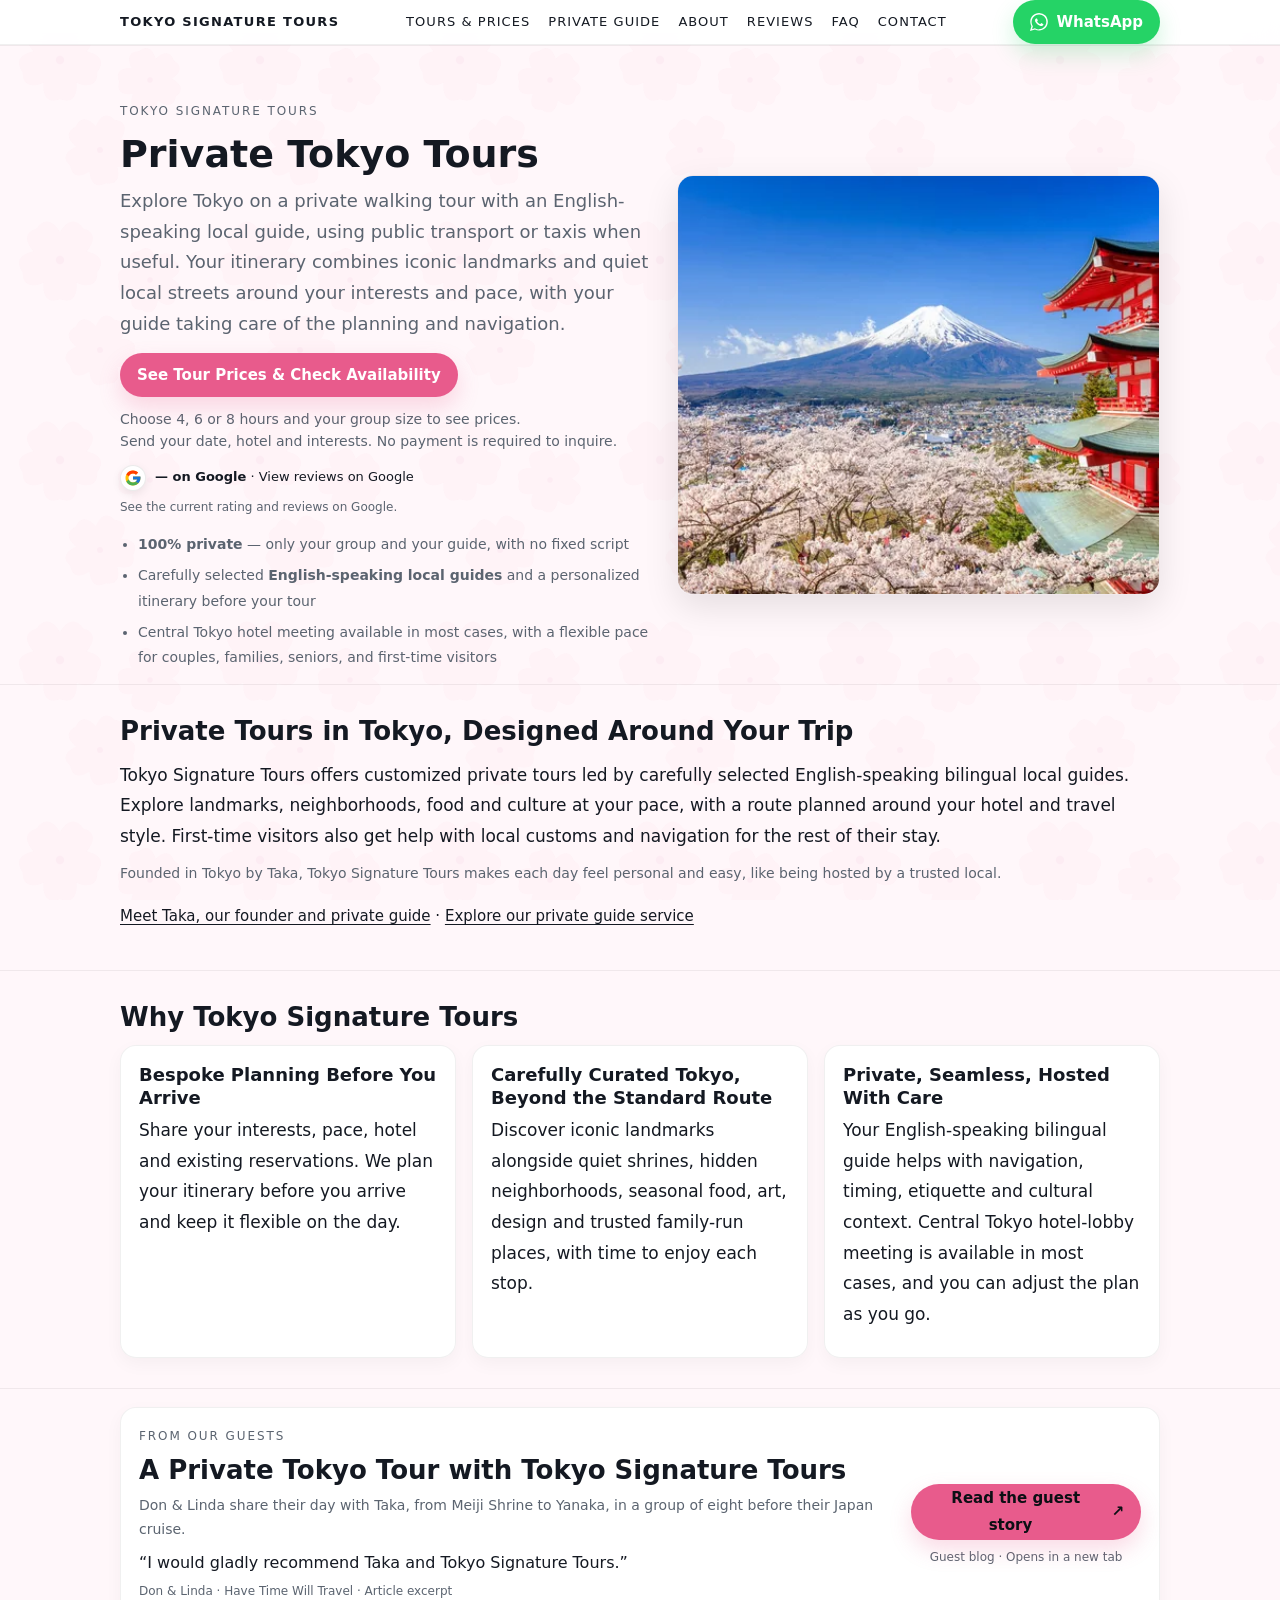
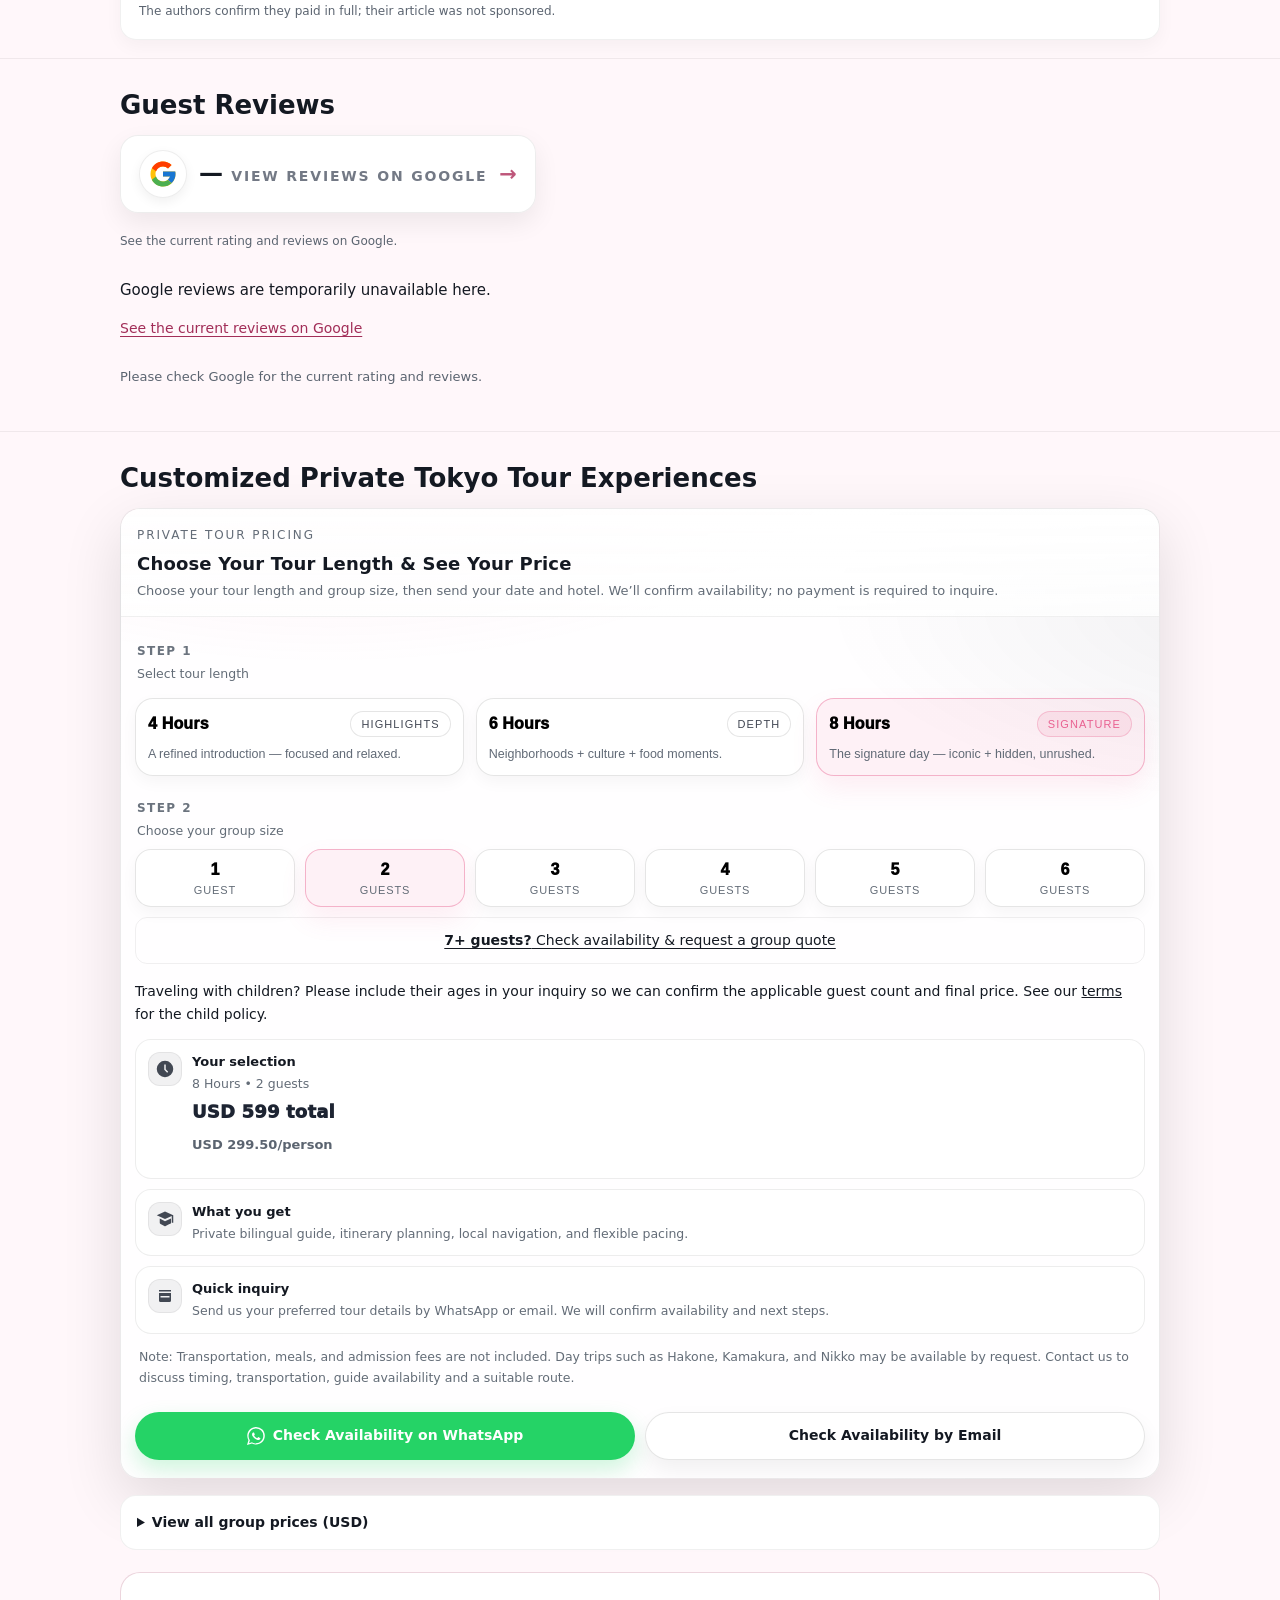
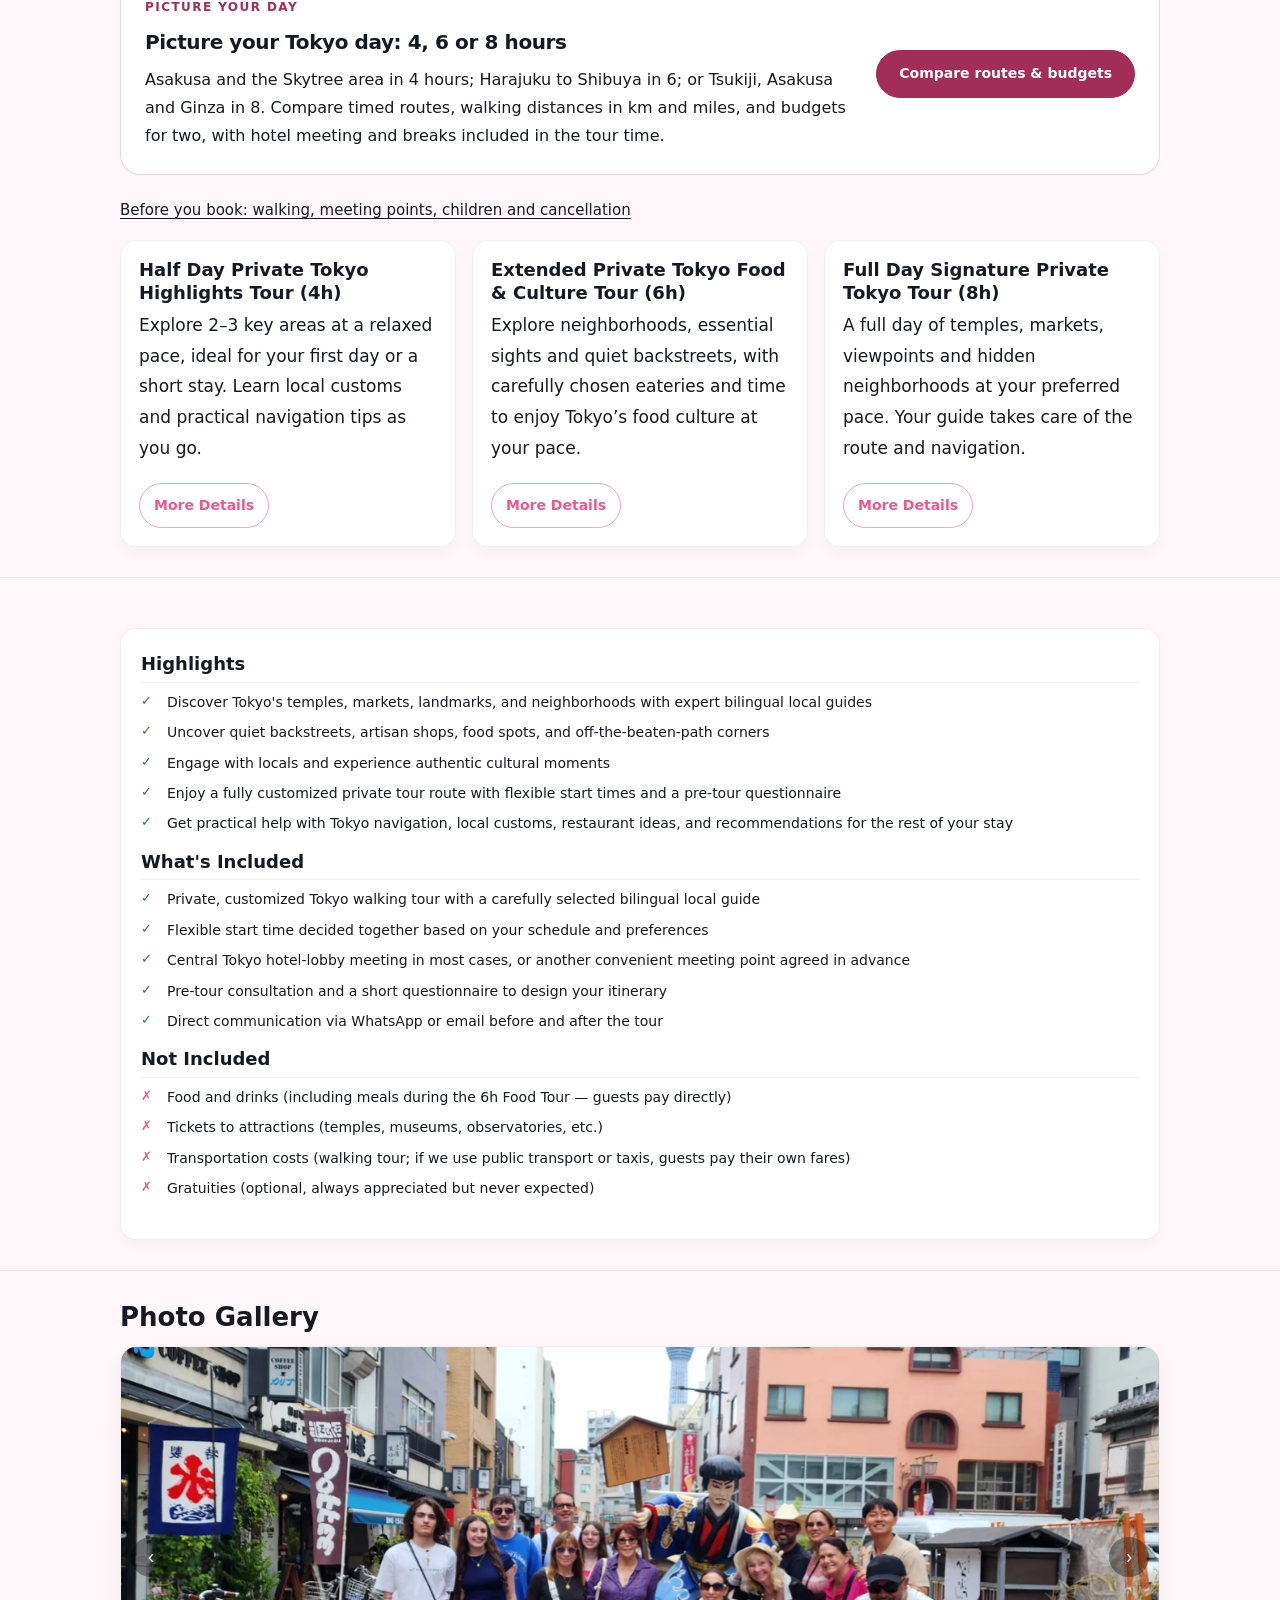
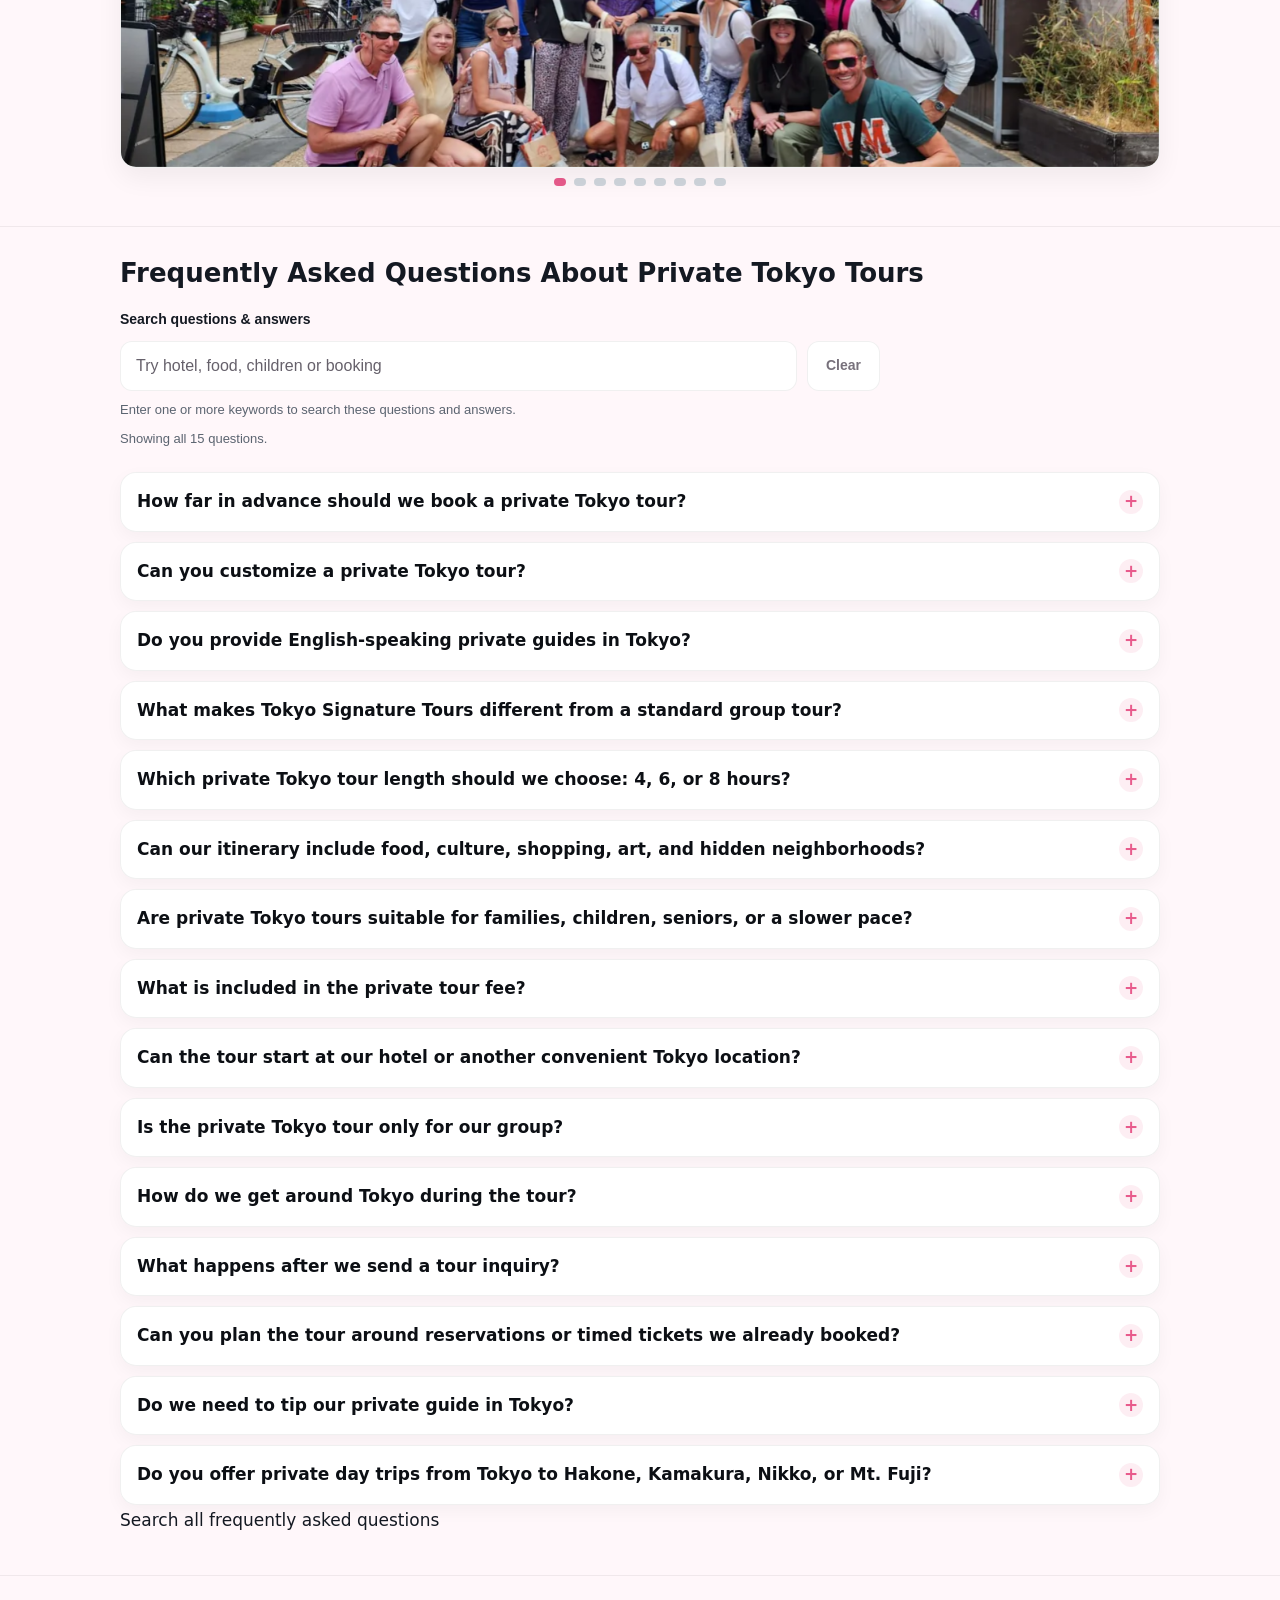
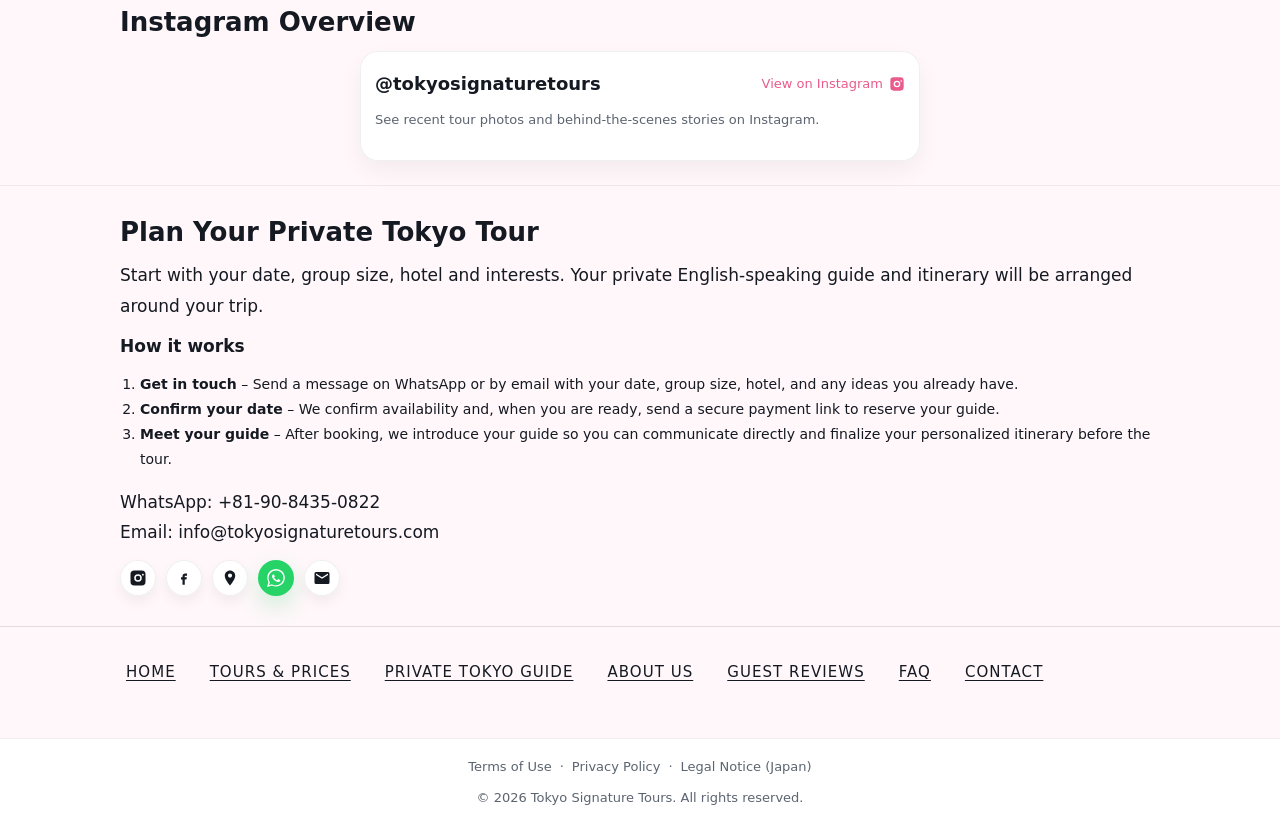
==== commit 9d6eb75c: "Improve mobile layouts and compact daily Google reviews" ====
--- a/index.html
+++ b/index.html
@@ -1,3254 +1,3206 @@
-<!DOCTYPE html>
-<html lang="en">
-<head>
-  <!-- Google Tag Manager -->
-<script>(function(w,d,s,l,i){w[l]=w[l]||[];w[l].push({'gtm.start':
-new Date().getTime(),event:'gtm.js'});var f=d.getElementsByTagName(s)[0],
-j=d.createElement(s),dl=l!='dataLayer'?'&l='+l:'';j.async=true;j.src=
-'https://www.googletagmanager.com/gtm.js?id='+i+dl;f.parentNode.insertBefore(j,f);
-})(window,document,'script','dataLayer','GTM-KP5FS3V4');</script>
-<!-- End Google Tag Manager -->
-  <meta charset="utf-8" />
-  <meta name="viewport" content="width=device-width, initial-scale=1, viewport-fit=cover" />
-  <title>Private Tokyo Tours &amp; English-Speaking Guides | Tokyo Signature Tours</title>
-<link rel="canonical" href="https://tokyosignaturetours.com/" />
-<link rel="icon" type="image/png" sizes="512x512" href="/favicon.png" />
-<meta property="og:title" content="Private Tokyo Tours &amp; English-Speaking Guides | Tokyo Signature Tours" />
-<meta property="og:description" content="Private Tokyo tours with English-speaking local guides. Choose 4, 6 or 8 hours, a custom itinerary and flexible pacing. Central Tokyo hotel meeting available." />
-<meta property="og:type" content="website" />
-<meta property="og:url" content="https://tokyosignaturetours.com/" />
-<meta property="og:site_name" content="Tokyo Signature Tours" />
-<meta property="og:locale" content="en_US" />
-<meta property="og:image" content="https://tokyosignaturetours.com/tokyo-signature-tours-og-image.jpg" />
-<meta property="og:image:type" content="image/jpeg" />
-<meta property="og:image:width" content="1200" />
-<meta property="og:image:height" content="630" />
-<meta property="og:image:alt" content="Tokyo Signature Tours title over cherry blossoms, a red pagoda and a snow-capped mountain" />
-<meta name="twitter:card" content="summary_large_image" />
-<meta name="twitter:title" content="Private Tokyo Tours &amp; English-Speaking Guides | Tokyo Signature Tours" />
-<meta name="twitter:description" content="Private Tokyo tours with English-speaking local guides. Choose 4, 6 or 8 hours, a custom itinerary and flexible pacing. Central Tokyo hotel meeting available." />
-<meta name="twitter:image" content="https://tokyosignaturetours.com/tokyo-signature-tours-og-image.jpg" />
-<meta name="twitter:image:alt" content="Tokyo Signature Tours title over cherry blossoms, a red pagoda and a snow-capped mountain" />
-  <meta name="description" content="Private Tokyo tours with English-speaking local guides. Choose 4, 6 or 8 hours, a custom itinerary and flexible pacing. Central Tokyo hotel meeting available." />
-  <meta name="format-detection" content="telephone=no" />
-  <meta name="robots" content="index,follow,max-image-preview:large,max-snippet:-1,max-video-preview:-1" />
-
- <!-- JSON-LD (SEO / AI Search Optimization) -->
-<script type="application/ld+json">
-{
-  "@context": "https://schema.org",
-  "@graph": [
-    {
-      "@type": "LocalBusiness",
-      "@id": "https://tokyosignaturetours.com/#organization",
-      "name": "Tokyo Signature Tours",
-      "url": "https://tokyosignaturetours.com/",
-      "description": "Tokyo Signature Tours offers customized private Tokyo tours with carefully selected English-speaking bilingual local guides, itinerary planning and flexible pacing for couples, families, first-time visitors, seniors and small private groups.",
-      "image": "https://tokyosignaturetours.com/tokyo-signature-tours-og-image.jpg",
-      "areaServed": {
-        "@type": "City",
-        "name": "Tokyo"
-      },
-      "telephone": "+81-90-8435-0822",
-      "email": "info@tokyosignaturetours.com",
-      "priceRange": "USD 269–799 per private Tokyo group (1–6 guests)",
-      "sameAs": [
-        "https://www.instagram.com/tokyosignaturetours/",
-        "https://www.facebook.com/profile.php?id=61580978236755",
-        "https://www.google.com/maps/place/Tokyo+Signature+Tours+%7C+Private+Tokyo+Tours/@35.701622,139.6885977,14z/data=!3m1!4b1!4m6!3m5!1s0x2ae76d89645afc83:0x968877d08d9a25e1!8m2!3d35.7015889!4d139.7091972!16s%2Fg%2F11yrbvflx0"
-      ],
-      "address": {
-        "@type": "PostalAddress",
-        "addressLocality": "Tokyo",
-        "addressCountry": "JP"
-      },
-      "hasMap": "https://www.google.com/maps/place/Tokyo+Signature+Tours+%7C+Private+Tokyo+Tours/@35.701622,139.6885977,14z/data=!3m1!4b1!4m6!3m5!1s0x2ae76d89645afc83:0x968877d08d9a25e1!8m2!3d35.7015889!4d139.7091972!16s%2Fg%2F11yrbvflx0",
-      "identifier": {
-        "@type": "PropertyValue",
-        "propertyID": "Google Place ID",
-        "value": "ChIJg_xaZIlt5yoR4SWajdB3iJY"
-      },
-      "founder": {
-        "@type": "Person",
-        "@id": "https://tokyosignaturetours.com/about.html#taka",
-        "name": "Taka",
-        "alternateName": "Hyangmoon Huh",
-        "jobTitle": "Founder"
-      },
-      "contactPoint": {
-        "@type": "ContactPoint",
-        "contactType": "customer service",
-        "telephone": "+81-90-8435-0822",
-        "email": "info@tokyosignaturetours.com",
-        "availableLanguage": [
-          "English",
-          "Japanese"
-        ]
-      }
-    },
-    {
-      "@type": "WebSite",
-      "@id": "https://tokyosignaturetours.com/#website",
-      "url": "https://tokyosignaturetours.com/",
-      "name": "Tokyo Signature Tours",
-      "inLanguage": "en",
-      "publisher": {
-        "@id": "https://tokyosignaturetours.com/#organization"
-      }
-    },
-    {
-      "@type": "Service",
-      "@id": "https://tokyosignaturetours.com/#private-tokyo-tour-service",
-      "name": "Private Tokyo Tours with English-Speaking Local Guides",
-      "serviceType": "Private customized Tokyo walking tours with English-speaking local guides",
-      "provider": {
-        "@id": "https://tokyosignaturetours.com/#organization"
-      },
-      "areaServed": {
-        "@type": "City",
-        "name": "Tokyo"
-      },
-      "audience": {
-        "@type": "Audience",
-        "audienceType": "English-speaking couples, families, first-time visitors, seniors, and small private groups visiting Tokyo"
-      },
-      "description": "Private Tokyo tours with English-speaking local guides, customized itineraries, central Tokyo hotel meeting when available, local navigation, cultural context, food recommendations, and flexible pacing.",
-      "hasOfferCatalog": {
-        "@id": "https://tokyosignaturetours.com/#tour-options"
-      },
-      "url": "https://tokyosignaturetours.com/#tours",
-      "mainEntityOfPage": {
-        "@id": "https://tokyosignaturetours.com/#webpage"
-      }
-    },
-    {
-      "@type": "FAQPage",
-      "@id": "https://tokyosignaturetours.com/#faq",
-      "url": "https://tokyosignaturetours.com/#faq",
-      "isPartOf": {
-        "@id": "https://tokyosignaturetours.com/#webpage"
-      },
-      "mainEntity": [
-        {
-          "@type": "Question",
-          "name": "How far in advance should we book a private Tokyo tour?",
-          "acceptedAnswer": {
-            "@type": "Answer",
-            "text": "We recommend booking 2–4 weeks ahead, especially during cherry blossom season, autumn and holidays, so we can plan your itinerary and match you with a suitable bilingual local guide. If your visit is sooner, contact us to check guide availability."
-          },
-          "@id": "https://tokyosignaturetours.com/#home-faq-1"
-        },
-        {
-          "@type": "Question",
-          "name": "Can you customize a private Tokyo tour?",
-          "acceptedAnswer": {
-            "@type": "Answer",
-            "text": "Yes. We plan around your interests, pace, travel style, food preferences and must-see places, with flexibility on the day."
-          },
-          "@id": "https://tokyosignaturetours.com/#home-faq-2"
-        },
-        {
-          "@type": "Question",
-          "name": "Do you provide English-speaking private guides in Tokyo?",
-          "acceptedAnswer": {
-            "@type": "Answer",
-            "text": "Yes. Our carefully selected bilingual local guides provide English support, cultural insights, local recommendations and help with navigation throughout your tour."
-          },
-          "@id": "https://tokyosignaturetours.com/#home-faq-3"
-        },
-        {
-          "@type": "Question",
-          "name": "What makes Tokyo Signature Tours different from a standard group tour?",
-          "acceptedAnswer": {
-            "@type": "Answer",
-            "text": "Your tour is private and personalized, without a fixed group route. Your guide can adjust the pace, stops and timing around you."
-          },
-          "@id": "https://tokyosignaturetours.com/#home-faq-4"
-        },
-        {
-          "@type": "Question",
-          "name": "Which private Tokyo tour length should we choose: 4, 6, or 8 hours?",
-          "acceptedAnswer": {
-            "@type": "Answer",
-            "text": "Choose 4 hours for an introduction, 6 hours for neighborhoods, food and culture, or 8 hours for iconic sights and hidden local areas at a relaxed pace."
-          },
-          "@id": "https://tokyosignaturetours.com/#home-faq-5"
-        },
-        {
-          "@type": "Question",
-          "name": "Can our itinerary include food, culture, shopping, art, and hidden neighborhoods?",
-          "acceptedAnswer": {
-            "@type": "Answer",
-            "text": "Yes. We can include food, temples, shopping, art, design, family-friendly stops, seasonal places and hidden neighborhoods."
-          },
-          "@id": "https://tokyosignaturetours.com/#home-faq-6"
-        },
-        {
-          "@type": "Question",
-          "name": "Are private Tokyo tours suitable for families, children, seniors, or a slower pace?",
-          "acceptedAnswer": {
-            "@type": "Answer",
-            "text": "We can discuss family-friendly stops, shorter walking distances, more breaks and transport options before booking. Tell us about mobility limitations, wheelchair or stroller use so we can assess your itinerary. Some routes include stairs, steps and crowds and may not be suitable for wheelchairs or strollers."
-          },
-          "@id": "https://tokyosignaturetours.com/#home-faq-7"
-        },
-        {
-          "@type": "Question",
-          "name": "What is included in the private tour fee?",
-          "acceptedAnswer": {
-            "@type": "Answer",
-            "text": "Private guiding, itinerary planning, bilingual language support and local navigation are included. Guests pay separately for transportation, meals, drinks and attraction tickets."
-          },
-          "@id": "https://tokyosignaturetours.com/#home-faq-8"
-        },
-        {
-          "@type": "Question",
-          "name": "Can the tour start at our hotel or another convenient Tokyo location?",
-          "acceptedAnswer": {
-            "@type": "Answer",
-            "text": "Yes, in most cases. We confirm a meeting point at your central Tokyo hotel lobby, a convenient station or a landmark before the tour."
-          },
-          "@id": "https://tokyosignaturetours.com/#home-faq-9"
-        },
-        {
-          "@type": "Question",
-          "name": "Is the private Tokyo tour only for our group?",
-          "acceptedAnswer": {
-            "@type": "Answer",
-            "text": "Yes. Only your group and your guide participate, with stops, timing and pace adjusted around you."
-          },
-          "@id": "https://tokyosignaturetours.com/#home-faq-10"
-        },
-        {
-          "@type": "Question",
-          "name": "How do we get around Tokyo during the tour?",
-          "acceptedAnswer": {
-            "@type": "Answer",
-            "text": "Most tours combine walking and public transport, with local taxis when useful. Your guide helps plan the route and navigate stations."
-          },
-          "@id": "https://tokyosignaturetours.com/#home-faq-11"
-        },
-        {
-          "@type": "Question",
-          "name": "What happens after we send a tour inquiry?",
-          "acceptedAnswer": {
-            "@type": "Answer",
-            "text": "We confirm your date, group size and guide availability, then send a secure payment link when you are ready to book. After confirmation, we introduce your guide to finalize the itinerary together."
-          },
-          "@id": "https://tokyosignaturetours.com/#home-faq-12"
-        },
-        {
-          "@type": "Question",
-          "name": "Can you plan the tour around reservations or timed tickets we already booked?",
-          "acceptedAnswer": {
-            "@type": "Answer",
-            "text": "Yes. Share your teamLab, SHIBUYA SKY, restaurant, museum or other timed bookings. We can plan around them when the schedule and locations allow."
-          },
-          "@id": "https://tokyosignaturetours.com/#home-faq-13"
-        },
-        {
-          "@type": "Question",
-          "name": "Do we need to tip our private guide in Tokyo?",
-          "acceptedAnswer": {
-            "@type": "Answer",
-            "text": "No. Tips are optional and never expected, but always appreciated for an exceptional experience."
-          },
-          "@id": "https://tokyosignaturetours.com/#home-faq-14"
-        },
-        {
-          "@type": "Question",
-          "name": "Do you offer private day trips from Tokyo to Hakone, Kamakura, Nikko, or Mt. Fuji?",
-          "acceptedAnswer": {
-            "@type": "Answer",
-            "text": "Private day trips to Hakone, Kamakura, Nikko or Mt. Fuji may be available by request. We discuss timing, transportation, guide availability and a suitable route with you."
-          },
-          "@id": "https://tokyosignaturetours.com/#home-faq-15"
-        }
-      ],
-      "inLanguage": "en"
-    },
-    {
-      "@type": "WebPage",
-      "@id": "https://tokyosignaturetours.com/#webpage",
-      "url": "https://tokyosignaturetours.com/",
-      "name": "Private Tokyo Tours & English-Speaking Guides | Tokyo Signature Tours",
-      "description": "Private Tokyo tours with English-speaking local guides. Choose 4, 6 or 8 hours, a custom itinerary and flexible pacing. Central Tokyo hotel meeting available.",
-      "inLanguage": "en",
-      "isPartOf": {
-        "@id": "https://tokyosignaturetours.com/#website"
-      },
-      "about": {
-        "@id": "https://tokyosignaturetours.com/#organization"
-      },
-      "mainEntity": {
-        "@id": "https://tokyosignaturetours.com/#private-tokyo-tour-service"
-      },
-      "dateModified": "2026-10-05",
-      "hasPart": {
-        "@id": "https://tokyosignaturetours.com/#faq"
-      },
-      "primaryImageOfPage": {
-        "@type": "ImageObject",
-        "url": "https://tokyosignaturetours.com/tokyo-signature-tours-og-image.jpg"
-      },
-      "citation": "https://havetimewilltravel.com/private-tokyo-tour-with-taka/",
-      "publisher": {
-        "@id": "https://tokyosignaturetours.com/#organization"
-      }
-    },
-    {
-      "@type": "Service",
-      "@id": "https://tokyosignaturetours.com/#tour-4h",
-      "name": "4-hour private Tokyo tour",
-      "serviceType": "Private customized Tokyo walking tour",
-      "provider": {
-        "@id": "https://tokyosignaturetours.com/#organization"
-      },
-      "areaServed": {
-        "@type": "City",
-        "name": "Tokyo"
-      },
-      "url": "https://tokyosignaturetours.com/#tour-4h",
-      "description": "Explore 2–3 key areas with an English-speaking local guide at a relaxed pace."
-    },
-    {
-      "@type": "Service",
-      "@id": "https://tokyosignaturetours.com/#tour-6h",
-      "name": "6-hour private Tokyo tour",
-      "serviceType": "Private customized Tokyo walking tour",
-      "provider": {
-        "@id": "https://tokyosignaturetours.com/#organization"
-      },
-      "areaServed": {
-        "@type": "City",
-        "name": "Tokyo"
-      },
-      "url": "https://tokyosignaturetours.com/#tour-6h",
-      "description": "Explore neighborhoods, food culture, essential sights and local backstreets with an English-speaking local guide."
-    },
-    {
-      "@type": "Service",
-      "@id": "https://tokyosignaturetours.com/#tour-8h",
-      "name": "8-hour private Tokyo tour",
-      "serviceType": "Private customized Tokyo walking tour",
-      "provider": {
-        "@id": "https://tokyosignaturetours.com/#organization"
-      },
-      "areaServed": {
-        "@type": "City",
-        "name": "Tokyo"
-      },
-      "url": "https://tokyosignaturetours.com/#tour-8h",
-      "description": "A full day of temples, markets, viewpoints and hidden neighborhoods with an English-speaking local guide."
-    },
-    {
-      "@type": "OfferCatalog",
-      "@id": "https://tokyosignaturetours.com/#tour-options",
-      "name": "Private Tokyo tour estimates by duration and group size",
-      "url": "https://tokyosignaturetours.com/#tour-options",
-      "numberOfItems": 18,
-      "itemListElement": [
-        {
-          "@type": "Offer",
-          "name": "4-hour private Tokyo tour for 1 guest — group total",
-          "price": 269,
-          "priceCurrency": "USD",
-          "url": "https://tokyosignaturetours.com/#tour-options",
-          "seller": {
-            "@id": "https://tokyosignaturetours.com/#organization"
-          },
-          "itemOffered": {
-            "@id": "https://tokyosignaturetours.com/#tour-4h"
-          },
-          "description": "Estimated total for the stated private group size. Meals, drinks, transportation and admission tickets are extra; gratuities are optional. Confirm availability and the final price before payment."
-        },
-        {
-          "@type": "Offer",
-          "name": "4-hour private Tokyo tour for 2 guests — group total",
-          "price": 349,
-          "priceCurrency": "USD",
-          "url": "https://tokyosignaturetours.com/#tour-options",
-          "seller": {
-            "@id": "https://tokyosignaturetours.com/#organization"
-          },
-          "itemOffered": {
-            "@id": "https://tokyosignaturetours.com/#tour-4h"
-          },
-          "description": "Estimated total for the stated private group size. Meals, drinks, transportation and admission tickets are extra; gratuities are optional. Confirm availability and the final price before payment."
-        },
-        {
-          "@type": "Offer",
-          "name": "4-hour private Tokyo tour for 3 guests — group total",
-          "price": 399,
-          "priceCurrency": "USD",
-          "url": "https://tokyosignaturetours.com/#tour-options",
-          "seller": {
-            "@id": "https://tokyosignaturetours.com/#organization"
-          },
-          "itemOffered": {
-            "@id": "https://tokyosignaturetours.com/#tour-4h"
-          },
-          "description": "Estimated total for the stated private group size. Meals, drinks, transportation and admission tickets are extra; gratuities are optional. Confirm availability and the final price before payment."
-        },
-        {
-          "@type": "Offer",
-          "name": "4-hour private Tokyo tour for 4 guests — group total",
-          "price": 449,
-          "priceCurrency": "USD",
-          "url": "https://tokyosignaturetours.com/#tour-options",
-          "seller": {
-            "@id": "https://tokyosignaturetours.com/#organization"
-          },
-          "itemOffered": {
-            "@id": "https://tokyosignaturetours.com/#tour-4h"
-          },
-          "description": "Estimated total for the stated private group size. Meals, drinks, transportation and admission tickets are extra; gratuities are optional. Confirm availability and the final price before payment."
-        },
-        {
-          "@type": "Offer",
-          "name": "4-hour private Tokyo tour for 5 guests — group total",
-          "price": 499,
-          "priceCurrency": "USD",
-          "url": "https://tokyosignaturetours.com/#tour-options",
-          "seller": {
-            "@id": "https://tokyosignaturetours.com/#organization"
-          },
-          "itemOffered": {
-            "@id": "https://tokyosignaturetours.com/#tour-4h"
-          },
-          "description": "Estimated total for the stated private group size. Meals, drinks, transportation and admission tickets are extra; gratuities are optional. Confirm availability and the final price before payment."
-        },
-        {
-          "@type": "Offer",
-          "name": "4-hour private Tokyo tour for 6 guests — group total",
-          "price": 549,
-          "priceCurrency": "USD",
-          "url": "https://tokyosignaturetours.com/#tour-options",
-          "seller": {
-            "@id": "https://tokyosignaturetours.com/#organization"
-          },
-          "itemOffered": {
-            "@id": "https://tokyosignaturetours.com/#tour-4h"
-          },
-          "description": "Estimated total for the stated private group size. Meals, drinks, transportation and admission tickets are extra; gratuities are optional. Confirm availability and the final price before payment."
-        },
-        {
-          "@type": "Offer",
-          "name": "6-hour private Tokyo tour for 1 guest — group total",
-          "price": 399,
-          "priceCurrency": "USD",
-          "url": "https://tokyosignaturetours.com/#tour-options",
-          "seller": {
-            "@id": "https://tokyosignaturetours.com/#organization"
-          },
-          "itemOffered": {
-            "@id": "https://tokyosignaturetours.com/#tour-6h"
-          },
-          "description": "Estimated total for the stated private group size. Meals, drinks, transportation and admission tickets are extra; gratuities are optional. Confirm availability and the final price before payment."
-        },
-        {
-          "@type": "Offer",
-          "name": "6-hour private Tokyo tour for 2 guests — group total",
-          "price": 499,
-          "priceCurrency": "USD",
-          "url": "https://tokyosignaturetours.com/#tour-options",
-          "seller": {
-            "@id": "https://tokyosignaturetours.com/#organization"
-          },
-          "itemOffered": {
-            "@id": "https://tokyosignaturetours.com/#tour-6h"
-          },
-          "description": "Estimated total for the stated private group size. Meals, drinks, transportation and admission tickets are extra; gratuities are optional. Confirm availability and the final price before payment."
-        },
-        {
-          "@type": "Offer",
-          "name": "6-hour private Tokyo tour for 3 guests — group total",
-          "price": 549,
-          "priceCurrency": "USD",
-          "url": "https://tokyosignaturetours.com/#tour-options",
-          "seller": {
-            "@id": "https://tokyosignaturetours.com/#organization"
-          },
-          "itemOffered": {
-            "@id": "https://tokyosignaturetours.com/#tour-6h"
-          },
-          "description": "Estimated total for the stated private group size. Meals, drinks, transportation and admission tickets are extra; gratuities are optional. Confirm availability and the final price before payment."
-        },
-        {
-          "@type": "Offer",
-          "name": "6-hour private Tokyo tour for 4 guests — group total",
-          "price": 609,
-          "priceCurrency": "USD",
-          "url": "https://tokyosignaturetours.com/#tour-options",
-          "seller": {
-            "@id": "https://tokyosignaturetours.com/#organization"
-          },
-          "itemOffered": {
-            "@id": "https://tokyosignaturetours.com/#tour-6h"
-          },
-          "description": "Estimated total for the stated private group size. Meals, drinks, transportation and admission tickets are extra; gratuities are optional. Confirm availability and the final price before payment."
-        },
-        {
-          "@type": "Offer",
-          "name": "6-hour private Tokyo tour for 5 guests — group total",
-          "price": 659,
-          "priceCurrency": "USD",
-          "url": "https://tokyosignaturetours.com/#tour-options",
-          "seller": {
-            "@id": "https://tokyosignaturetours.com/#organization"
-          },
-          "itemOffered": {
-            "@id": "https://tokyosignaturetours.com/#tour-6h"
-          },
-          "description": "Estimated total for the stated private group size. Meals, drinks, transportation and admission tickets are extra; gratuities are optional. Confirm availability and the final price before payment."
-        },
-        {
-          "@type": "Offer",
-          "name": "6-hour private Tokyo tour for 6 guests — group total",
-          "price": 709,
-          "priceCurrency": "USD",
-          "url": "https://tokyosignaturetours.com/#tour-options",
-          "seller": {
-            "@id": "https://tokyosignaturetours.com/#organization"
-          },
-          "itemOffered": {
-            "@id": "https://tokyosignaturetours.com/#tour-6h"
-          },
-          "description": "Estimated total for the stated private group size. Meals, drinks, transportation and admission tickets are extra; gratuities are optional. Confirm availability and the final price before payment."
-        },
-        {
-          "@type": "Offer",
-          "name": "8-hour private Tokyo tour for 1 guest — group total",
-          "price": 499,
-          "priceCurrency": "USD",
-          "url": "https://tokyosignaturetours.com/#tour-options",
-          "seller": {
-            "@id": "https://tokyosignaturetours.com/#organization"
-          },
-          "itemOffered": {
-            "@id": "https://tokyosignaturetours.com/#tour-8h"
-          },
-          "description": "Estimated total for the stated private group size. Meals, drinks, transportation and admission tickets are extra; gratuities are optional. Confirm availability and the final price before payment."
-        },
-        {
-          "@type": "Offer",
-          "name": "8-hour private Tokyo tour for 2 guests — group total",
-          "price": 599,
-          "priceCurrency": "USD",
-          "url": "https://tokyosignaturetours.com/#tour-options",
-          "seller": {
-            "@id": "https://tokyosignaturetours.com/#organization"
-          },
-          "itemOffered": {
-            "@id": "https://tokyosignaturetours.com/#tour-8h"
-          },
-          "description": "Estimated total for the stated private group size. Meals, drinks, transportation and admission tickets are extra; gratuities are optional. Confirm availability and the final price before payment."
-        },
-        {
-          "@type": "Offer",
-          "name": "8-hour private Tokyo tour for 3 guests — group total",
-          "price": 649,
-          "priceCurrency": "USD",
-          "url": "https://tokyosignaturetours.com/#tour-options",
-          "seller": {
-            "@id": "https://tokyosignaturetours.com/#organization"
-          },
-          "itemOffered": {
-            "@id": "https://tokyosignaturetours.com/#tour-8h"
-          },
-          "description": "Estimated total for the stated private group size. Meals, drinks, transportation and admission tickets are extra; gratuities are optional. Confirm availability and the final price before payment."
-        },
-        {
-          "@type": "Offer",
-          "name": "8-hour private Tokyo tour for 4 guests — group total",
-          "price": 699,
-          "priceCurrency": "USD",
-          "url": "https://tokyosignaturetours.com/#tour-options",
-          "seller": {
-            "@id": "https://tokyosignaturetours.com/#organization"
-          },
-          "itemOffered": {
-            "@id": "https://tokyosignaturetours.com/#tour-8h"
-          },
-          "description": "Estimated total for the stated private group size. Meals, drinks, transportation and admission tickets are extra; gratuities are optional. Confirm availability and the final price before payment."
-        },
-        {
-          "@type": "Offer",
-          "name": "8-hour private Tokyo tour for 5 guests — group total",
-          "price": 749,
-          "priceCurrency": "USD",
-          "url": "https://tokyosignaturetours.com/#tour-options",
-          "seller": {
-            "@id": "https://tokyosignaturetours.com/#organization"
-          },
-          "itemOffered": {
-            "@id": "https://tokyosignaturetours.com/#tour-8h"
-          },
-          "description": "Estimated total for the stated private group size. Meals, drinks, transportation and admission tickets are extra; gratuities are optional. Confirm availability and the final price before payment."
-        },
-        {
-          "@type": "Offer",
-          "name": "8-hour private Tokyo tour for 6 guests — group total",
-          "price": 799,
-          "priceCurrency": "USD",
-          "url": "https://tokyosignaturetours.com/#tour-options",
-          "seller": {
-            "@id": "https://tokyosignaturetours.com/#organization"
-          },
-          "itemOffered": {
-            "@id": "https://tokyosignaturetours.com/#tour-8h"
-          },
-          "description": "Estimated total for the stated private group size. Meals, drinks, transportation and admission tickets are extra; gratuities are optional. Confirm availability and the final price before payment."
-        }
-      ]
-    }
-  ]
-}
-</script>
-
-  <style>
-    /* ==========================================================
-       THEME
-       ========================================================== */
-    :root{
-      --bg:#fff7fa;
-      --panel:#ffffff;
-      --text:#141922;
-      --muted:#5b6470;
-      --line:rgba(0,0,0,.06);
-      --accent:#e85b8c;
-      --header:rgba(255,255,255,.92);
-
-      --ink:#0c0f14;
-      --shadow: 0 12px 34px rgba(0,0,0,.10);
-      --shadow2: 0 20px 60px rgba(0,0,0,.12);
-
-      --hero-pattern:url('data:image/svg+xml;utf8,<svg xmlns="http://www.w3.org/2000/svg" width="200" height="200" viewBox="0 0 200 200"><g opacity="0.8"><g transform="translate(60,60) scale(0.7)"><path d="M0,-40 C 12,-60 26,-60 36,-40 C 28,-20 12,-8 0,0 C -12,-8 -28,-20 -36,-40 C -26,-60 -12,-60 0,-40 Z" fill="%23f9cdda"/><path d="M0,-40 C 12,-60 26,-60 36,-40 C 28,-20 12,-8 0,0 C -12,-8 -28,-20 -36,-40 C -26,-60 -12,-60 0,-40 Z" fill="%23f9cdda" transform="rotate(72)"/><path d="M0,-40 C 12,-60 26,-60 36,-40 C 28,-20 12,-8 0,0 C -12,-8 -28,-20 -36,-40 C -26,-60 -12,-60 0,-40 Z" fill="%23f9cdda" transform="rotate(144)"/><path d="M0,-40 C 12,-60 26,-60 36,-40 C 28,-20 12,-8 0,0 C -12,-8 -28,-20 -36,-40 C -26,-60 -12,-60 0,-40 Z" fill="%23f9cdda" transform="rotate(216)"/><path d="M0,-40 C 12,-60 26,-60 36,-40 C 28,-20 12,-8 0,0 C -12,-8 -28,-20 -36,-40 C -26,-60 -12,-60 0,-40 Z" fill="%23f9cdda" transform="rotate(288)"/><circle r="6" fill="%23e88ab5"/></g><g transform="translate(150,80) scale(0.55) rotate(15)"><path d="M0,-40 C 12,-60 26,-60 36,-40 C 28,-20 12,-8 0,0 C -12,-8 -28,-20 -36,-40 C -26,-60 -12,-60 0,-40 Z" fill="%23f9cdda"/><path d="M0,-40 C 12,-60 26,-60 36,-40 C 28,-20 12,-8 0,0 C -12,-8 -28,-20 -36,-40 C -26,-60 -12,-60 0,-40 Z" fill="%23f9cdda" transform="rotate(72)"/><path d="M0,-40 C 12,-60 26,-60 36,-40 C 28,-20 12,-8 0,0 C -12,-8 -28,-20 -36,-40 C -26,-60 -12,-60 0,-40 Z" fill="%23f9cdda" transform="rotate(144)"/><path d="M0,-40 C 12,-60 26,-60 36,-40 C 28,-20 12,-8 0,0 C -12,-8 -28,-20 -36,-40 C -26,-60 -12,-60 0,-40 Z" fill="%23f9cdda" transform="rotate(216)"/><path d="M0,-40 C 12,-60 26,-60 36,-40 C 28,-20 12,-8 0,0 C -12,-8 -28,-20 -36,-40 C -26,-60 -12,-60 0,-40 Z" fill="%23f9cdda" transform="rotate(288)"/><circle r="5" fill="%23e88ab5"/></g><g transform="translate(100,150) scale(0.6) rotate(-10)"><path d="M0,-40 C 12,-60 26,-60 36,-40 C 28,-20 12,-8 0,0 C -12,-8 -28,-20 -36,-40 C -26,-60 -12,-60 0,-40 Z" fill="%23f9cdda"/><path d="M0,-40 C 12,-60 26,-60 36,-40 C 28,-20 12,-8 0,0 C -12,-8 -28,-20 -36,-40 C -26,-60 -12,-60 0,-40 Z" fill="%23f9cdda" transform="rotate(72)"/><path d="M0,-40 C 12,-60 26,-60 36,-40 C 28,-20 12,-8 0,0 C -12,-8 -28,-20 -36,-40 C -26,-60 -12,-60 0,-40 Z" fill="%23f9cdda" transform="rotate(144)"/><path d="M0,-40 C 12,-60 26,-60 36,-40 C 28,-20 12,-8 0,0 C -12,-8 -28,-20 -36,-40 C -26,-60 -12,-60 0,-40 Z" fill="%23f9cdda" transform="rotate(216)"/><path d="M0,-40 C 12,-60 26,-60 36,-40 C 28,-20 12,-8 0,0 C -12,-8 -28,-20 -36,-40 C -26,-60 -12,-60 0,-40 Z" fill="%23f9cdda" transform="rotate(288)"/><circle r="5" fill="%23e88ab5"/></g></g></svg>');
-    }
-
-    /* ==========================================================
-       BASE
-       ========================================================== */
-    html,body{margin:0}
-    body{
-      font-family:system-ui,-apple-system,Segoe UI,Roboto,Helvetica,Arial,sans-serif;
-      font-size:16px;
-      line-height:1.8;
-      color:var(--text);
-      background:var(--bg);
-      -webkit-font-smoothing: antialiased;
-      -moz-osx-font-smoothing: grayscale;
-    }
-    a{color:inherit;text-decoration:none}
-    img{max-width:100%;display:block;height:auto}
-    .container{max-width:1080px;margin:0 auto;padding:0 16px}
-
-    body::before{
-      content:"";
-      position:fixed;
-      inset:0;
-      background-repeat:repeat;
-      background-size:200px 200px;
-      opacity:.12;
-      z-index:-1;
-      background-image:var(--hero-pattern);
-      pointer-events:none;
-    }
-
-    /* focus ring (premium + accessible) */
-    :focus-visible{
-      outline: 3px solid rgba(232,91,140,.55);
-      outline-offset: 2px;
-      border-radius: 10px;
-    }
-
-    /* ==========================================================
-       HEADER & MOBILE MENU (UPGRADED UX)
-       ========================================================== */
-    header{
-      position:sticky;
-      top:0;
-      background:var(--header);
-      backdrop-filter:saturate(120%) blur(12px);
-      border-bottom:1px solid var(--line);
-      z-index:40;
-    }
-    .nav{
-      display:flex;
-      align-items:center;
-      justify-content:space-between;
-      gap:10px;
-      padding:10px 0;
-    }
-    .brand{
-      font-weight:750;
-      letter-spacing:0.10em;
-      text-transform:uppercase;
-      font-size:13px;
-    }
-    nav{display:none}
-    .cta{
-      display:inline-flex;
-      align-items:center;
-      justify-content:center;
-      min-height:40px;
-      padding:0 16px;
-      border-radius:999px;
-      background:var(--accent);
-      color:#fff;
-      font-weight:800;
-      font-size:14px;
-      box-shadow:0 10px 22px rgba(232,91,140,.22);
-      white-space:nowrap;
-      border:1px solid rgba(232,91,140,.25);
-      transform: translateZ(0);
-    }
-    .cta:hover{opacity:.96}
-
-    .menu-toggle{
-      margin-left:8px;
-      width:40px;height:40px;
-      border-radius:999px;
-      border:1px solid var(--line);
-      background:#fff;
-      display:flex;
-      align-items:center;
-      justify-content:center;
-      cursor:pointer;
-      box-shadow:0 6px 14px rgba(0,0,0,.06);
-    }
-    .menu-toggle span{
-      display:block;
-      width:18px;
-      height:2px;
-      background:var(--text);
-      border-radius:999px;
-      position:relative;
-    }
-    .menu-toggle span::before,
-    .menu-toggle span::after{
-      content:"";
-      position:absolute;
-      left:0;
-      width:18px;height:2px;
-      background:var(--text);
-      border-radius:999px;
-    }
-    .menu-toggle span::before{top:-6px}
-    .menu-toggle span::after{top:6px}
-
-    /* Layer the mobile menu and backdrop above the sticky site header (40). */
-    .menu-backdrop{
-      position:fixed;
-      inset:0;
-      background:rgba(0,0,0,.30);
-      opacity:0;
-      pointer-events:none;
-      transition:opacity .22s ease;
-      z-index:41;
-      touch-action: manipulation; /* ensure backdrop can always be tapped */
-    }
-    .side-menu{
-      position:fixed;
-      top:0; right:0;
-      width:304px;
-      max-width:88vw;
-
-      /* FIX: use the real mobile viewport and include padding inside height */
-      height:100vh;
-      height:100dvh;
-      max-height:100dvh;
-      box-sizing:border-box;
-
-      background:#ffffff;
-      box-shadow:-14px 0 40px rgba(0,0,0,.18);
-      transform:translateX(102%);
-      transition:transform .22s ease;
-      z-index:42;
-      display:flex;
-      flex-direction:column;
-      padding:18px 18px calc(18px + env(safe-area-inset-bottom));
-
-      /* FIX: menu content can scroll without hiding the bottom CTA */
-      overflow-y:auto;
-      -webkit-overflow-scrolling:touch;
-    }
-
-    /* FIX: make menu header sticky inside the menu */
-    .side-menu header{
-      position: sticky;
-      top: 0;
-      background: #fff;
-      z-index: 2;
-      border: none;
-      padding: 0 0 10px;
-    }
-
-    .side-menu-title{
-      font-size:13px;
-      font-weight:900;
-      letter-spacing:0.10em;
-      text-transform:uppercase;
-    }
-    .side-menu-close{
-      margin-left:auto;
-      border:none;
-      background:none;
-      font-size:26px;
-      cursor:pointer;
-      line-height:1;
-      padding:6px 10px;
-      border-radius:12px;
-    }
-    .side-menu-close:hover{background:rgba(0,0,0,.04)}
-    .side-menu nav{display:block;margin-top:6px}
-    .side-menu nav a{
-      display:block;
-      padding:12px 0;
-      border-bottom:1px solid var(--line);
-      font-size:14px;
-      font-weight:650;
-    }
-    .side-menu nav a:hover{color:rgba(17,24,39,.92)}
-    .side-menu-note{
-      margin-top:12px;
-      font-size:12px;
-      color:var(--muted);
-      line-height:1.6;
-    }
-    .side-menu-actions{
-      margin-top:auto;
-      padding:14px 0 calc(10px + env(safe-area-inset-bottom));
-      border-top:1px solid var(--line);
-      display:grid;
-      gap:10px;
-
-      /* FIX: keep both CTA buttons visible on Android/iPhone bottom bars */
-      position:sticky;
-      bottom:0;
-      background:linear-gradient(180deg, rgba(255,255,255,.86), #fff 18%);
-      z-index:3;
-    }
-    .side-menu-actions .btn{
-      display:flex;
-      align-items:center;
-      justify-content:center;
-      gap:8px;
-      min-height:44px;
-      border-radius:999px;
-      border:1px solid rgba(0,0,0,.10);
-      background:#fff;
-      font-weight:850;
-      font-size:14px;
-      cursor:pointer;
-      box-shadow:0 10px 22px rgba(0,0,0,.06);
-    }
-    .side-menu-actions .btn.primary{
-      border-color:rgba(232,91,140,.25);
-      background:var(--accent);
-      color:#fff;
-      box-shadow:0 16px 30px rgba(232,91,140,.20);
-    }
-    .side-menu-actions .btn:hover{opacity:.96}
-
-    body.menu-open .menu-backdrop{opacity:1;pointer-events:auto}
-    body.menu-open .side-menu{transform:translateX(0)}
-
-    /* FIX: When menu is open, lock background scroll + hide sticky buy bar (prevents covering menu bottom) */
-    body.menu-open{
-      overflow:hidden;
-      touch-action:none;
-    }
-    body.menu-open .sticky-buy{
-      display:none !important;
-    }
-
-    /* ==========================================================
-       HERO
-       ========================================================== */
-    .hero{padding:30px 0 8px;position:relative;overflow:hidden}
-    .hero-wrap{
-      position:relative; z-index:1;
-      display:grid;
-      grid-template-columns:1fr;
-      gap:18px;
-      align-items:center;
-    }
-    .eyebrow{
-      font-size:12px;
-      letter-spacing:0.16em;
-      text-transform:uppercase;
-      color:var(--muted);
-    }
-    h1{font-size:30px;margin:8px 0 10px;line-height:1.18}
-    p.lead{
-      color:var(--muted);
-      font-size:15px;
-      margin:0 0 14px;
-      line-height:1.7;
-    }
-    .hero-booking-flow{
-      max-width:560px;
-      margin:10px 0 0;
-      color:var(--muted);
-      font-size:13px;
-      line-height:1.55;
-    }
-    .hero-booking-flow span{display:block}
-    .hero-trust{
-      display:flex;
-      align-items:center;
-      flex-wrap:wrap;
-      gap:6px 9px;
-      width:fit-content;
-      margin-top:12px;
-      color:var(--text);
-      font-size:13px;
-      line-height:1.45;
-    }
-    .hero-trust:hover strong{text-decoration:underline}
-    .google-g-badge{
-      display:inline-flex;
-      align-items:center;
-      justify-content:center;
-      flex:0 0 auto;
-      width:26px;
-      height:26px;
-      border:1px solid rgba(0,0,0,.08);
-      border-radius:50%;
-      background:#fff;
-      box-shadow:0 3px 10px rgba(0,0,0,.08);
-    }
-    .google-g-icon{
-      width:18px;
-      height:18px;
-      display:block;
-    }
-    .hero-trust-stars{
-      color:#f4a300;
-      letter-spacing:.08em;
-      font-size:15px;
-      white-space:nowrap;
-    }
-    .hero-points{
-      margin:14px 0 0;
-      padding-left:18px;
-      color:var(--muted);
-      font-size:14px;
-    }
-    .hero-points li{margin-bottom:6px}
-    .hero-img img{
-      width:100%;
-      height:260px;
-      object-fit:cover;
-      border-radius:16px;
-      border:1px solid var(--line);
-      box-shadow:var(--shadow);
-    }
-
-    /* ==========================================================
-       SECTIONS
-       ========================================================== */
-    section{
-      padding:30px 0;
-      border-top:1px solid var(--line);
-    }
-    h2{font-size:22px;margin:0 0 12px;line-height:1.25}
-    section p{margin:0 0 10px}
-    .section-link{
-      margin-top:12px;
-      font-size:14px;
-      font-weight:700;
-    }
-    .section-link a{
-      text-decoration:underline;
-      text-underline-offset:3px;
-      text-decoration-thickness:1px;
-    }
-
-    /* ==========================================================
-       CARDS / GRIDS
-       ========================================================== */
-    .grid{
-      display:grid;
-      gap:14px;
-      grid-template-columns:1fr;
-    }
-    .card{
-      border:1px solid var(--line);
-      border-radius:16px;
-      padding:16px;
-      background:rgba(255,255,255,.92);
-      box-shadow:0 6px 18px rgba(0,0,0,.04);
-    }
-    .card h3{margin:0 0 6px;font-size:18px;line-height:1.25}
-
-    .details{display:block;margin-top:10px;color:var(--muted);font-size:14px;line-height:1.7}
-    .toggle{
-      margin-top:10px;
-      padding:9px 14px;
-      min-height:42px;
-      border:1px solid rgba(232,91,140,.55);
-      border-radius:999px;
-      background:transparent;
-      color:var(--accent);
-      cursor:pointer;
-      font-size:14px;
-      font-weight:750;
-    }
-    .tour-details > summary{display:inline-block;list-style:none}
-.tour-details > summary::-webkit-details-marker{display:none}
-.toggle:hover{background:var(--accent);color:#fff}
-
-    .faq-list{
-      display:grid;
-      gap:10px;
-    }
-    .faq-item{
-      border:1px solid var(--line);
-      border-radius:16px;
-      background:rgba(255,255,255,.94);
-      box-shadow:0 6px 18px rgba(0,0,0,.04);
-      overflow:hidden;
-    }
-    .faq-item summary{
-      list-style:none;
-      cursor:pointer;
-      padding:16px 44px 16px 16px;
-      position:relative;
-      font-size:17px;
-      font-weight:650;
-      line-height:1.5;
-      color:var(--ink);
-    }
-    .faq-item summary::-webkit-details-marker{display:none}
-    .faq-item summary::after{
-      content:"+";
-      position:absolute;
-      right:16px;
-      top:50%;
-      transform:translateY(-50%);
-      width:24px;
-      height:24px;
-      border-radius:50%;
-      display:grid;
-      place-items:center;
-      background:rgba(232,91,140,.10);
-      color:var(--accent);
-      font-weight:850;
-      line-height:1;
-    }
-    .faq-item[open] summary::after{content:"-"}
-    .faq-item p{
-      margin:0;
-      padding:0 16px 16px;
-      color:var(--muted);
-      font-size:15px;
-      line-height:1.75;
-    }
-
-    /* ==========================================================
-       PREMIUM MOBILE-FIRST BOOKING
-       ========================================================== */
-    .booking-shell{
-      margin-top:14px;
-      border-radius:20px;
-      border:1px solid rgba(0,0,0,.08);
-      background:
-        radial-gradient(900px 420px at 20% -10%, rgba(232,91,140,.12), transparent 60%),
-        radial-gradient(800px 360px at 110% 10%, rgba(17,24,39,.06), transparent 55%),
-        rgba(255,255,255,.88);
-      box-shadow: var(--shadow2);
-      overflow:hidden;
-    }
-    .booking-head{
-      padding:16px 16px 14px;
-      border-bottom:1px solid rgba(0,0,0,.06);
-      background:linear-gradient(180deg, rgba(255,255,255,.96), rgba(255,255,255,.78));
-    }
-    .booking-kicker{
-      margin:0 0 6px;
-      font-size:12px;
-      letter-spacing:.16em;
-      text-transform:uppercase;
-      color:rgba(91,100,112,.95);
-    }
-    .booking-title{
-      margin:0 0 6px;
-      font-size:18px;
-      line-height:1.25;
-      font-weight:900;
-      letter-spacing:.01em;
-    }
-    .booking-sub{
-      margin:0;
-      font-size:13px;
-      line-height:1.6;
-      color:rgba(91,100,112,.95);
-    }
-    .booking-body{padding:14px 14px 18px}
-
-    .step{
-      display:flex;
-      align-items:center;
-      justify-content:space-between;
-      gap:10px;
-      margin:10px 2px 10px;
-    }
-    .step-left{
-      display:flex;
-      flex-direction:column;
-      gap:2px;
-    }
-    .step-label{
-      font-size:12px;
-      letter-spacing:.12em;
-      text-transform:uppercase;
-      color:rgba(91,100,112,.9);
-      font-weight:850;
-    }
-    .step-hint{
-      font-size:12.5px;
-      color:rgba(91,100,112,.95);
-      line-height:1.4;
-    }
-
-    .duration-wrap{
-      position:relative;
-      margin-top:6px;
-    }
-    .dur-arrow{
-      position:absolute;
-      top:50%;
-      transform:translateY(-50%);
-      z-index:5;
-      width:40px;height:40px;
-      border-radius:999px;
-      border:1px solid rgba(0,0,0,.10);
-      background:rgba(255,255,255,.92);
-      box-shadow:0 10px 22px rgba(0,0,0,.08);
-      display:flex;
-      align-items:center;
-      justify-content:center;
-      cursor:pointer;
-      backdrop-filter: blur(10px);
-    }
-    .dur-arrow:hover{background:#fff}
-    .dur-arrow[disabled]{opacity:.45;cursor:not-allowed}
-    .dur-arrow svg{width:18px;height:18px;fill:rgba(17,24,39,.70)}
-    .dur-prev{left:6px}
-    .dur-next{right:6px}
-
-    .seg-scroll{
-      margin-left:-14px;
-      margin-right:-14px;
-
-      /* FIX: safe-area padding so "8 Hours" never clips on some Android devices */
-      padding-left: calc(14px + env(safe-area-inset-left));
-      padding-right: calc(14px + env(safe-area-inset-right));
-      scroll-padding-left: calc(14px + env(safe-area-inset-left));
-      scroll-padding-right: calc(14px + env(safe-area-inset-right));
-
-      overflow-x:auto;
-      overflow-y:hidden;
-      -webkit-overflow-scrolling:touch;
-      scroll-snap-type:x mandatory;
-      scroll-behavior:smooth;
-      overscroll-behavior-x:contain;
-      touch-action: pan-x;
-      position:relative;
-    }
-
-    /* FIX: lighter / narrower fades so they don't visually "eat" text */
-    .seg-scroll::before,
-    .seg-scroll::after{
-      content:"";
-      position:absolute;
-      top:0; bottom:0;
-      width:10px;
-      pointer-events:none;
-      z-index:2;
-      opacity:.65;
-    }
-    .seg-scroll::before{
-      left:0;
-      background: linear-gradient(90deg,
-        rgba(255,247,250,.95) 0%,
-        rgba(255,247,250,0) 100%
-      );
-    }
-    .seg-scroll::after{
-      right:0;
-      background: linear-gradient(270deg,
-        rgba(255,247,250,.95) 0%,
-        rgba(255,247,250,0) 100%
-      );
-    }
-
-    .seg{
-      display:flex;
-      gap:10px;
-      padding:6px 0 6px;
-      min-width:max-content;
-      scroll-snap-align:start;
-    }
-    .seg-scroll::-webkit-scrollbar{height:0}
-    .seg-scroll{scrollbar-width:none}
-
-    .seg-btn{
-      position:relative;
-      border:1px solid rgba(0,0,0,.10);
-      border-radius:18px;
-      background:rgba(255,255,255,.86);
-      padding:12px 12px;
-      text-align:left;
-      cursor:pointer;
-      box-shadow:0 6px 16px rgba(0,0,0,.04);
-      transition: transform .10s ease, border-color .12s ease, background .12s ease;
-      min-height:78px;
-
-      flex:0 0 84%;
-      max-width:360px;
-
-      scroll-snap-align:center;
-      scroll-snap-stop:always;
-
-      -webkit-tap-highlight-color: transparent;
-      touch-action: manipulation;
-    }
-    @media(min-width:520px){
-      .seg-btn{flex-basis:48%;}
-    }
-    .seg-btn:hover{ transform: translateY(-1px); }
-    .seg-btn[aria-pressed="true"]{
-      border-color: rgba(232,91,140,.42);
-      background: rgba(232,91,140,.08);
-      box-shadow:0 12px 26px rgba(232,91,140,.10);
-    }
-
-    .seg-top{
-      display:flex;
-      align-items:center;
-      justify-content:space-between;
-      gap:8px;
-    }
-    .seg-name{
-      font-weight:950;
-      font-size:16px;
-      letter-spacing:.01em;
-      line-height:1.1;
-    }
-    .seg-tag{
-      font-size:11px;
-      letter-spacing:.10em;
-      text-transform:uppercase;
-      padding:6px 10px;
-      border-radius:999px;
-      border:1px solid rgba(0,0,0,.10);
-      background:rgba(255,255,255,.72);
-      color:rgba(17,24,39,.80);
-      white-space:nowrap;
-    }
-    .seg-btn[aria-pressed="true"] .seg-tag{
-      border-color: rgba(232,91,140,.28);
-      background: rgba(232,91,140,.10);
-      color: rgba(232,91,140,.95);
-    }
-    .seg-desc{
-      margin-top:8px;
-      font-size:12.5px;
-      line-height:1.45;
-      color:rgba(91,100,112,.96);
-    }
-
-    .swipe-hint{
-      margin:8px 2px 0;
-      font-size:12px;
-      color:rgba(91,100,112,.88);
-      display:flex;
-      align-items:center;
-      gap:8px;
-      letter-spacing:.01em;
-    }
-    .swipe-hint .pill{
-      font-size:10.5px;
-      letter-spacing:.14em;
-      text-transform:uppercase;
-      padding:5px 10px;
-      border-radius:999px;
-      border:1px solid rgba(0,0,0,.08);
-      background:rgba(255,255,255,.70);
-      color:rgba(17,24,39,.72);
-      white-space:nowrap;
-    }
-    .swipe-hint svg{width:16px;height:16px;fill:rgba(17,24,39,.55)}
-
-    .guest-grid{
-      margin-top:10px;
-      display:grid;
-      grid-template-columns: repeat(3, 1fr);
-      gap:10px;
-    }
-    @media(min-width:520px){
-      .guest-grid{ grid-template-columns: repeat(6, 1fr); }
-    }
-    .guest-btn{
-      border:1px solid rgba(0,0,0,.10);
-      border-radius:16px;
-      background:rgba(255,255,255,.86);
-      padding:10px 8px;
-      cursor:pointer;
-      text-align:center;
-      box-shadow:0 6px 16px rgba(0,0,0,.04);
-      transition: transform .10s ease, border-color .12s ease, background .12s ease;
-      min-height:56px;
-      -webkit-tap-highlight-color: transparent;
-    }
-    .guest-btn:hover{ transform: translateY(-1px); }
-    .guest-btn[aria-pressed="true"]{
-      border-color: rgba(232,91,140,.42);
-      background: rgba(232,91,140,.08);
-      box-shadow:0 12px 26px rgba(232,91,140,.10);
-    }
-    .guest-num{
-      font-weight:950;
-      font-size:16px;
-      line-height:1;
-      margin-top:2px;
-    }
-    .guest-lbl{
-      font-size:11px;
-      color:rgba(91,100,112,.95);
-      letter-spacing:.08em;
-      text-transform:uppercase;
-      margin-top:6px;
-    }
-
-    .mini-includes{
-      margin-top:14px;
-      display:grid;
-      gap:10px;
-    }
-    .mini-row{
-      display:flex;
-      gap:10px;
-      align-items:flex-start;
-      padding:12px 12px;
-      border:1px solid rgba(0,0,0,.07);
-      border-radius:16px;
-      background:rgba(255,255,255,.78);
-    }
-    .mini-ic{
-      width:34px;height:34px;border-radius:12px;
-      display:flex;align-items:center;justify-content:center;
-      background: rgba(17,24,39,.06);
-      border: 1px solid rgba(0,0,0,.06);
-      flex-shrink:0;
-    }
-    .mini-ic svg{width:18px;height:18px;fill:rgba(17,24,39,.78)}
-    .mini-txt{line-height:1.55}
-    .mini-title{font-size:13px;font-weight:900;margin:0}
-    .mini-sub{font-size:12.5px;color:rgba(91,100,112,.95);margin:2px 0 0}
-
-    .sticky-buy{
-      position:fixed;
-      left:0; right:0; bottom:0;
-      z-index:60;
-      padding:10px 12px calc(10px + env(safe-area-inset-bottom));
-      background:rgba(255,255,255,.92);
-      backdrop-filter:saturate(140%) blur(14px);
-      border-top:1px solid rgba(0,0,0,.08);
-      box-shadow:0 -14px 44px rgba(0,0,0,.12);
-      display:none;
-    }
-    .sticky-inner{
-      max-width:1080px;
-      margin:0 auto;
-      display:flex;
-      align-items:center;
-      justify-content:space-between;
-      gap:10px;
-    }
-    .sticky-left{
-      display:flex;
-      flex-direction:column;
-      line-height:1.2;
-      gap:2px;
-      min-width: 0;
-    }
-    .sticky-line1{
-      font-size:12px;
-      color:rgba(91,100,112,.95);
-      white-space:nowrap;
-      overflow:hidden;
-      text-overflow:ellipsis;
-      font-weight:800;
-      letter-spacing:.02em;
-    }
-    .sticky-price{
-      font-size:18px;
-      font-weight:950;
-      color:rgba(17,24,39,.95);
-      letter-spacing:.01em;
-    }
-    .sticky-btn{
-      display:inline-flex;
-      align-items:center;
-      justify-content:center;
-      gap:8px;
-      min-height:48px;
-      padding:0 16px;
-      border-radius:999px;
-      border:1px solid rgba(232,91,140,.22);
-      background:var(--accent);
-      color:#fff;
-      font-size:14px;
-      font-weight:900;
-      letter-spacing:.02em;
-      box-shadow:0 16px 30px rgba(232,91,140,.22);
-      white-space:nowrap;
-      cursor:pointer;
-    }
-    .sticky-btn:hover{opacity:.96}
-    .sticky-btn:disabled{
-      opacity:.55;
-      cursor:not-allowed;
-      box-shadow:none;
-    }
-    .sticky-btn svg{width:16px;height:16px;fill:#fff}
-    body.has-sticky{padding-bottom: 84px;}
-
-    .details-section{
-      background:rgba(255,255,255,.92);
-      border:1px solid var(--line);
-      border-radius:16px;
-      padding:20px 16px;
-      margin-top:20px;
-      box-shadow:0 6px 18px rgba(0,0,0,.04);
-    }
-    .details-section h2{
-      margin-top:0;
-      margin-bottom:8px;
-      font-size:18px;
-      color:var(--text);
-      border-bottom:1px solid var(--line);
-      padding-bottom:6px;
-    }
-    .features-list{
-      list-style:none;
-      padding:0;
-      margin:6px 0 16px;
-      font-size:14px;
-    }
-    .features-list li{
-      margin:8px 0;
-      padding-left:26px;
-      position:relative;
-      line-height:1.6;
-    }
-    .features-list li.included::before{
-      content:"✓";
-      color:#2e7d32;
-      position:absolute;
-      left:0;
-      font-weight:bold;
-      font-size:13px;
-    }
-    .features-list li.excluded::before{
-      content:"✗";
-      color:var(--accent);
-      position:absolute;
-      left:0;
-      font-weight:bold;
-      font-size:13px;
-    }
-
-    blockquote{
-      border-left:3px solid var(--accent);
-      padding-left:12px;
-      margin:16px 0;
-      background:rgba(255,255,255,0.7);
-      border-radius:10px 0 0 10px;
-    }
-    .stars{color:var(--accent);margin:0;font-size:16px}
-    blockquote p{margin:2px 0 6px}
-    blockquote em{font-size:13px;color:var(--muted)}
-
-    .google-rating-card{
-      display:flex;
-      align-items:center;
-      gap:12px;
-      box-sizing:border-box;
-      width:min(100%,520px);
-      max-width:100%;
-      margin:2px 0 18px;
-      padding:14px 18px;
-      border:1px solid rgba(0,0,0,.07);
-      border-radius:18px;
-      background:rgba(255,255,255,.94);
-      box-shadow:0 10px 26px rgba(0,0,0,.07);
-      transition:transform .18s ease, box-shadow .18s ease, border-color .18s ease;
-    }
-    .google-rating-card:hover{
-      transform:translateY(-1px);
-      border-color:rgba(0,0,0,.10);
-      box-shadow:0 14px 32px rgba(0,0,0,.09);
-    }
-    .google-rating-mark{
-      display:inline-flex;
-      align-items:center;
-      justify-content:center;
-      flex:0 0 auto;
-      width:48px;
-      height:48px;
-      border:1px solid rgba(0,0,0,.07);
-      border-radius:50%;
-      background:#fff;
-      box-shadow:0 4px 12px rgba(0,0,0,.06);
-    }
-    .google-rating-mark .google-g-icon{
-      width:30px;
-      height:30px;
-    }
-    .google-rating-copy{
-      min-width:0;
-      flex:1 1 auto;
-      line-height:1.15;
-    }
-    .google-rating-stars{
-      color:#b99657;
-      letter-spacing:.07em;
-      font-size:17px;
-      line-height:1;
-      margin:0 0 5px;
-      white-space:nowrap;
-    }
-    .google-rating-text{
-      display:flex;
-      align-items:baseline;
-      gap:8px;
-      flex-wrap:wrap;
-      margin:0;
-    }
-    .google-rating-score{
-      font-size:24px;
-      font-weight:900;
-      letter-spacing:.01em;
-      color:var(--text);
-    }
-    .google-rating-label{
-      font-size:14px;
-      font-weight:650;
-      letter-spacing:.13em;
-      text-transform:uppercase;
-      color:#737985;
-      white-space:nowrap;
-    }
-    .google-rating-arrow{
-      margin-left:auto;
-      flex:0 0 auto;
-      color:#b23862;
-      font-size:21px;
-      line-height:1;
-      font-weight:700;
-      opacity:.85;
-    }
-    @media (max-width:560px){
-      .google-rating-card{
-        gap:9px;
-        width:100%;
-        max-width:360px;
-        padding:11px 13px;
-        border-radius:16px;
-        box-shadow:0 8px 18px rgba(0,0,0,.06);
-      }
-      .google-rating-mark{
-        width:38px;
-        height:38px;
-      }
-      .google-rating-mark .google-g-icon{
-        width:24px;
-        height:24px;
-      }
-      .google-rating-stars{
-        font-size:14px;
-        margin-bottom:4px;
-        letter-spacing:.045em;
-      }
-      .google-rating-score{
-        font-size:20px;
-      }
-      .google-rating-label{
-        font-size:11px;
-        letter-spacing:.08em;
-      }
-      .google-rating-arrow{
-        font-size:17px;
-      }
-    }
-
-    @media (max-width:380px){
-      .google-rating-card{
-        max-width:100%;
-        padding:10px 11px;
-      }
-      .google-rating-mark{
-        width:34px;
-        height:34px;
-      }
-      .google-rating-mark .google-g-icon{
-        width:21px;
-        height:21px;
-      }
-      .google-rating-stars{
-        font-size:13px;
-      }
-      .google-rating-score{
-        font-size:18px;
-      }
-      .google-rating-label{
-        font-size:10px;
-        letter-spacing:.06em;
-      }
-      .google-rating-arrow{
-        display:none;
-      }
-    }
-    .reviews-intro{
-      display:flex;
-      flex-direction:column;
-      align-items:flex-start;
-      gap:14px;
-      margin-bottom:20px;
-    }
-    .reviews-intro p{margin:0}
-    .review-carousel{position:relative}
-    .review-grid{
-      display:flex;
-      gap:14px;
-      overflow-x:auto;
-      scroll-snap-type:x mandatory;
-      scroll-behavior:smooth;
-      scrollbar-width:none;
-      overscroll-behavior-x:contain;
-      padding:4px 2px 12px;
-      -webkit-overflow-scrolling:touch;
-    }
-    .review-grid::-webkit-scrollbar{display:none}
-    .review-card{
-      flex:0 0 86%;
-      scroll-snap-align:start;
-      margin:0;
-      border:1px solid var(--line);
-      border-radius:8px;
-      overflow:hidden;
-      background:#fff;
-      box-shadow:0 10px 26px rgba(0,0,0,.06);
-    }
-    .review-controls[hidden]{display:none}
-    .review-open{
-      display:block;
-      width:100%;
-      padding:0;
-      border:0;
-      background:#f7f3f1;
-      cursor:zoom-in;
-      text-align:inherit;
-    }
-    .review-open img{
-      width:100%;
-      aspect-ratio:1 / 1;
-      object-fit:cover;
-      opacity:1;
-      transition:transform .2s ease;
-    }
-    .review-open:hover img{transform:scale(1.015)}
-    .review-meta{
-      display:flex;
-      align-items:flex-start;
-      justify-content:space-between;
-      gap:12px;
-      padding:12px 14px;
-      border-top:1px solid var(--line);
-    }
-    .review-meta-copy{min-width:0}
-    .review-source{margin:10px 0 0;font-size:12px;line-height:1.6}
-    .review-source-kind,.review-checked{display:block;color:var(--muted)}
-    .review-source-link{display:block;text-decoration:underline;text-underline-offset:3px;overflow-wrap:anywhere}
-    .review-source-link:hover{color:#b51e1e}
-    .review-source-link:focus-visible{outline:2px solid #b51e1e;outline-offset:3px}
-    .review-rating-checked{font-size:12px;color:var(--muted);margin:6px 0 0}
-    .review-editorial-note{max-width:80ch;font-size:13px;color:var(--muted);line-height:1.6}
-    .review-story-cover{aspect-ratio:1 / 1;box-sizing:border-box;display:flex;flex-direction:column;justify-content:center;gap:14px;padding:28px;background:#f7f3f1;color:#303641}
-    .review-story-cover strong{font-size:clamp(24px,3vw,34px);line-height:1.15}
-    .review-story-cover span{font-size:14px;line-height:1.6}
-    .review-recent-cover{background:linear-gradient(145deg,#fff7fa,#f7f3f1);}
-    .review-recent-cover blockquote{margin:0;padding:0;border:0;background:none;box-shadow:none;font-family:Georgia,serif;font-size:clamp(22px,2.4vw,30px);line-height:1.4;color:#303641;}
-    .review-recent-cover .eyebrow{font-size:11px;letter-spacing:.12em;}
-    .review-name{font-weight:850}
-    .review-guide{font-size:13px;color:var(--muted)}
-    .review-excerpt{
-      border:0;
-      padding:0;
-      background:none;
-      border-radius:0;
-      margin:7px 0 0;
-      color:#303641;
-      font-size:13px;
-      line-height:1.5;
-    }
-    .review-stars{
-      color:#b51e1e;
-      letter-spacing:.08em;
-      white-space:nowrap;
-      font-size:13px;
-    }
-    .review-controls{
-      display:flex;
-      align-items:center;
-      justify-content:center;
-      gap:12px;
-      margin-top:10px;
-    }
-    .review-arrow{
-      display:grid;
-      place-items:center;
-      width:44px;
-      height:44px;
-      padding:0;
-      border:1px solid rgba(0,0,0,.12);
-      border-radius:50%;
-      background:#fff;
-      color:var(--text);
-      font-size:26px;
-      line-height:1;
-      cursor:pointer;
-      box-shadow:0 6px 18px rgba(0,0,0,.08);
-      transition:background .2s ease,transform .2s ease,opacity .2s ease;
-    }
-    .review-arrow:hover:not(:disabled){background:#fff1f6;transform:translateY(-1px)}
-    .review-arrow:focus-visible,.review-open:focus-visible{
-      outline:3px solid rgba(232,91,140,.32);
-      outline-offset:3px;
-    }
-    .review-arrow:disabled{opacity:.35;cursor:default;box-shadow:none}
-    .review-status{
-      min-width:58px;
-      text-align:center;
-      color:var(--muted);
-      font-size:14px;
-      font-variant-numeric:tabular-nums;
-    }
-    .review-swipe-hint{
-      margin:4px 0 0;
-      color:var(--muted);
-      font-size:12px;
-      text-align:center;
-    }
-    .review-dialog{
-      width:min(92vw,760px);
-      max-height:92vh;
-      padding:0;
-      border:0;
-      border-radius:8px;
-      background:#fff;
-      box-shadow:var(--shadow2);
-    }
-    .review-dialog::backdrop{background:rgba(12,15,20,.72)}
-    .review-dialog-note{margin:0;padding:14px 62px 14px 16px;font-size:12px;line-height:1.5;color:#303641}
-    .review-dialog img{
-      width:100%;
-      max-height:calc(88vh - 100px);
-      object-fit:contain;
-    }
-    .review-dialog-close{
-      position:absolute;
-      top:10px;
-      right:10px;
-      width:42px;
-      height:42px;
-      border:1px solid rgba(0,0,0,.12);
-      border-radius:999px;
-      background:rgba(255,255,255,.94);
-      color:var(--text);
-      font-size:25px;
-      line-height:1;
-      cursor:pointer;
-      box-shadow:0 6px 18px rgba(0,0,0,.12);
-    }
-
-    .slider-wrap{
-      position:relative;
-      overflow:hidden;
-      border:1px solid var(--line);
-      border-radius:16px;
-      background:rgba(255,255,255,.92);
-      box-shadow:0 10px 26px rgba(0,0,0,.06);
-    }
-    .slider-track{display:flex;transition:transform .5s ease;will-change:transform}
-    .slide{min-width:100%;user-select:none}
-    .slide img{width:100%;height:260px;object-fit:cover;display:block}
-    .slider-btn{
-      position:absolute;top:50%;transform:translateY(-50%);
-      background:rgba(0,0,0,.35);color:#fff;border:none;
-      width:40px;height:40px;border-radius:999px;cursor:pointer;font-size:20px;
-    }
-    .slider-btn:hover{background:rgba(0,0,0,.5)}
-    .slider-prev{left:10px}
-    .slider-next{right:10px}
-    .slider-dots{display:flex;gap:8px;justify-content:center;padding:10px}
-    .slider-dot{
-      width:8px;height:8px;border-radius:999px;background:#cfd5dc;border:none;cursor:pointer;
-    }
-    .slider-dot.active{background:var(--accent)}
-
-    .icon-btn{
-      display:inline-flex;
-      align-items:center;
-      justify-content:center;
-      width:36px;height:36px;
-      border-radius:999px;
-      border:1px solid var(--line);
-      background:rgba(255,255,255,.92);
-      color:var(--text);
-      box-shadow:0 6px 14px rgba(0,0,0,.06);
-    }
-    .icon-btn:hover{background:#fff}
-    .icon{width:18px;height:18px;fill:currentColor}
-
-    #instagram{padding-top:30px;padding-bottom:24px}
-    .instagram-card{
-      border:1px solid var(--line);
-      border-radius:18px;
-      background:rgba(255,255,255,.92);
-      box-shadow:0 10px 24px rgba(0,0,0,.05);
-      padding:16px 14px 18px;
-      max-width:560px;
-      margin:0 auto;
-    }
-    .instagram-header{
-      display:flex;align-items:center;justify-content:space-between;margin-bottom:8px;
-    }
-    .instagram-header h3{margin:0;font-size:18px}
-    .instagram-header a{
-      display:inline-flex;align-items:center;gap:6px;font-size:13px;color:var(--accent);
-    }
-    .instagram-header svg{width:16px;height:16px;fill:currentColor}
-    .instagram-intro{font-size:13px;color:var(--muted);margin-bottom:10px}
-    .instagram-embed{border-radius:14px;overflow:hidden;position:relative}
-    .instagram-embed blockquote.instagram-media{
-      max-width:100% !important;width:100% !important;margin:0 auto !important;border:0 !important;
-    }
-    .instagram-embed iframe{
-      width:100% !important;max-width:100% !important;border:0;display:block;margin-top:-24px;
-    }
-
-    footer{
-      border-top:1px solid var(--line);
-      background:rgba(255,255,255,.9);
-      padding:16px 0 20px;
-      margin-top:20px;
-      font-size:13px;
-      color:var(--muted);
-    }
-    .footer-inner{
-      display:flex;flex-direction:column;align-items:center;gap:8px;text-align:center;
-    }
-    .footer-links{display:flex;flex-wrap:wrap;gap:8px;justify-content:center}
-    .footer-links a:hover{text-decoration:underline}
-
-    @media (min-width:900px){
-      body{font-size:17px;line-height:1.8}
-      .container{padding:0 20px}
-      nav{
-        display:flex;gap:6px;font-size:13px;text-transform:uppercase;letter-spacing:0.08em;
-      }
-      nav a{padding:8px 6px;display:inline-block}
-      .cta{min-height:44px;font-size:15px}
-      .menu-toggle{display:none}
-      .hero{padding-top:48px}
-      .hero-wrap{grid-template-columns:1.05fr .95fr;gap:24px}
-      h1{font-size:38px}
-      p.lead{font-size:18px}
-      .hero-booking-flow{font-size:14px;margin-top:12px}
-      .hero-img img,.slide img{height:420px}
-      h2{font-size:26px}
-      .grid{grid-template-columns:repeat(auto-fit,minmax(260px,1fr));gap:16px}
-      .reviews-intro{flex-direction:row;align-items:center;justify-content:space-between}
-      .review-grid{gap:16px}
-      .review-card{flex-basis:calc((100% - 32px) / 3)}
-      .review-swipe-hint{display:none}
-      .card{padding:18px}
-      .details-section{padding:24px 20px}
-      .side-menu{display:none}
-      .sticky-buy{display:none !important}
-      body.has-sticky{padding-bottom:0}
-
-      .duration-wrap .dur-arrow{display:none}
-      .seg-scroll{overflow:visible;margin-left:0;margin-right:0;padding:0}
-      .seg{gap:12px}
-      .seg-btn{flex:1 1 0;max-width:none}
-      .seg-scroll::before,.seg-scroll::after{display:none}
-      .swipe-hint{display:none}
-    }
-/* ==========================================================
-   FIX: Mobile duration arrows — compact, no wasted space
-   ========================================================== */
-@media (max-width:899px){
-  .duration-wrap{
-    margin-top:4px;
-    padding-top:0;
-  }
-
-  .dur-arrow{
-    top:-46px;
-    transform:none;
-    width:34px;
-    height:34px;
-    box-shadow:0 6px 14px rgba(0,0,0,.07);
-  }
-
-  .dur-arrow svg{
-    width:16px;
-    height:16px;
-  }
-
-  .dur-prev{
-    left:auto;
-    right:44px;
-  }
-
-  .dur-next{
-    right:4px;
-  }
-
-  .seg{
-    padding-top:2px;
-  }
-
-  .seg-btn{
-    padding:14px 14px;
-  }
-}
-/* ==========================================================
-   FIX: Show selected price inside booking module on desktop
-   ========================================================== */
-.summary-price{
-  margin-top:4px;
-  font-size:16px;
-  font-weight:950;
-  color:rgba(17,24,39,.95);
-  letter-spacing:.01em;
-}
-.summary-total{
-  margin-top:1px;
-  font-size:12px;
-  font-weight:700;
-  color:var(--muted);
-}
-
-@media (min-width:900px){
-  .summary-price{
-    font-size:18px;
-  }
-  .summary-total{
-    font-size:13px;
-  }
-}
-    /* ==========================================================
-   FIX: Inquiry CTA instead of Stripe checkout
-   ========================================================== */
-.booking-contact-actions{
-  display:grid;
-  grid-template-columns:1fr;
-  gap:10px;
-  margin-top:14px;
-}
-
-.booking-contact-btn{
-  display:inline-flex;
-  align-items:center;
-  justify-content:center;
-  gap:8px;
-  min-height:48px;
-  border-radius:999px;
-  font-size:14px;
-  font-weight:900;
-  cursor:pointer;
-  border:1px solid rgba(0,0,0,.10);
-  box-shadow:0 10px 22px rgba(0,0,0,.06);
-}
-
-.booking-contact-btn.primary{
-  background:var(--accent);
-  color:#fff;
-  border-color:rgba(232,91,140,.25);
-}
-
-.booking-contact-btn.secondary{
-  background:#fff;
-  color:var(--text);
-}
-
-.booking-contact-btn:hover{
-  opacity:.96;
-}
-
-.sticky-actions{
-  display:flex;
-  align-items:center;
-  gap:8px;
-  flex-shrink:0;
-}
-
-.sticky-email-btn{
-  display:inline-flex;
-  align-items:center;
-  justify-content:center;
-  min-height:48px;
-  padding:0 14px;
-  border-radius:999px;
-  border:1px solid rgba(0,0,0,.12);
-  background:#fff;
-  color:var(--text);
-  font-size:14px;
-  font-weight:900;
-  white-space:nowrap;
-  cursor:pointer;
-  box-shadow:0 10px 22px rgba(0,0,0,.06);
-}
-
-.sticky-email-btn:hover{
-  opacity:.96;
-}
-
-@media (min-width:700px){
-  .booking-contact-actions{
-    grid-template-columns:1fr 1fr;
-  }
-}
-
-/* WhatsApp actions only */
-.whatsapp-action{
-  background:#25D366 !important;
-  color:#fff !important;
-  border-color:rgba(37,211,102,.38) !important;
-  box-shadow:0 10px 22px rgba(37,211,102,.22) !important;
-}
-.whatsapp-action:hover{
-  background:#20bd5a !important;
-  opacity:1;
-}
-.whatsapp-action svg{
-  width:18px;
-  height:18px;
-  fill:currentColor;
-  flex:0 0 auto;
-}
-.icon-btn.whatsapp-action{
-  width:36px;
-  height:36px;
-  padding:0;
-}
-
-/* Crawlable page directory and readable group pricing. */
-.site-directory { padding:24px 0; border-top:1px solid rgba(80,60,60,.15); }
-.site-directory .container { display:flex; flex-wrap:wrap; gap:12px 22px; }
-.site-directory a { text-decoration:underline; text-underline-offset:3px; font-size:15px; }
-
-
-/* Resolve percentage card widths against the viewport, not max-content. */
-.seg { min-width:0; width:100%; }
-.seg-btn { min-width:0; }
-
-
-    /* Compact guest story: reuse the site's card, heading and CTA styles. */
-    #guest-story{padding:18px 0}
-    #guest-story .tst-story-card{display:flex;align-items:center;gap:24px}
-    #guest-story .tst-story-copy{flex:1;min-width:0}
-    #guest-story .eyebrow{display:block;margin-bottom:6px}
-    #guest-story h2{margin-bottom:8px}
-    #guest-story .tst-story-summary{font-size:14px;line-height:1.7;margin:0 0 8px;color:var(--muted)}
-    #guest-story blockquote{font:inherit;font-size:16px;line-height:1.65;margin:0 0 6px;padding:0;border:0}
-    #guest-story .tst-story-source{font-size:12px;line-height:1.6;color:var(--muted);margin:0}
-    #guest-story .tst-story-action{flex:0 0 230px;text-align:center}
-    #guest-story .cta{min-height:44px;box-sizing:border-box;white-space:normal;color:var(--ink)}
-    #guest-story .tst-story-destination{font-size:12px;line-height:1.5;color:var(--muted);margin:8px 0 0}
-    @media(max-width:700px){
-      #guest-story .tst-story-card{flex-direction:column;align-items:stretch;gap:14px}
-      #guest-story .tst-story-action{flex:auto;text-align:left}
-    }
-    /* Clear group enquiry, using the existing palette and typography. */
-    .large-group-note{margin:16px 0 0;padding:12px 14px;border:1px solid var(--line);border-radius:12px;background:var(--bg);font-size:14px;line-height:1.7}
-    .large-group-note a{font-weight:700;text-decoration:underline;text-underline-offset:3px}
-    .large-group-note a:hover{text-decoration-thickness:2px}
-
-    /* Accessible navigation and compact, readable prices. */
-    section[id],#booking,#main{scroll-margin-top:84px}
-    .skip-link{position:fixed;top:8px;left:8px;z-index:1000;padding:10px 16px;background:#fff;border:2px solid var(--accent);border-radius:8px;transform:translateY(-160%)}
-    .skip-link:focus{transform:translateY(0)}
-    .all-prices{margin-top:16px;padding:14px 16px;background:var(--panel);border:1px solid var(--line);border-radius:16px}
-    .all-prices summary{cursor:pointer;font-weight:750;font-size:14px}
-    .price-table-wrap{overflow-x:auto;margin-top:10px}
-    .price-table{width:100%;border-collapse:collapse;font-size:13px;font-variant-numeric:tabular-nums}
-    .price-table caption{text-align:left;font-size:12px;color:var(--muted);padding:0 0 8px}
-    .price-table th,.price-table td{padding:9px 6px;text-align:right;border-bottom:1px solid var(--line);white-space:nowrap}
-    .price-table th:first-child{text-align:left}
-    .all-prices p{font-size:12px;line-height:1.6;color:var(--muted);margin:12px 0 0}
-    a.booking-contact-btn,a.sticky-btn,a.sticky-email-btn{box-sizing:border-box;text-align:center}
-    .no-script-note{padding:12px;font-size:14px;background:var(--panel);border:1px solid var(--line);border-radius:12px}
-
-    .group-inquiry-link{grid-column:1/-1;display:block;padding:12px 14px;border:1px solid var(--line);border-radius:12px;text-align:center;font-size:14px;line-height:1.5;text-decoration:underline;text-underline-offset:3px}
-    .group-inquiry-link:hover{background:var(--bg)}
-    .hero h1{max-width:none;font-size:1.75rem;line-height:1.15;text-wrap:balance}
-    @media(min-width:900px){.hero h1{font-size:2.375rem}}
-</style>
-<noscript><style>.seg-btn,.guest-grid,.step,.duration-wrap,.swipe-hint,.menu-toggle,.slider-btn{display:none!important}</style></noscript>
-<link rel="stylesheet" href="/assets/faq-search.css" />
-<script src="/assets/faq-search.js" defer></script>
-<script src="/assets/contact-tracking.js" defer></script>
-<link rel="stylesheet" href="/assets/sample-itinerary.css?v=20261005-itineraries" />
-<link rel="stylesheet" href="/assets/guide-reviews.css?v=20260929-carousel" />
-<script src="/assets/guide-reviews.js?v=20260929-carousel" defer></script>
-<link rel="stylesheet" href="/assets/google-reviews.css" />
-<script src="/assets/google-reviews.js" defer></script>
-</head>
-
-<body>
-  <!-- Google Tag Manager (noscript) -->
-<noscript><iframe src="https://www.googletagmanager.com/ns.html?id=GTM-KP5FS3V4"
-height="0" width="0" style="display:none;visibility:hidden"></iframe></noscript>
-<!-- End Google Tag Manager (noscript) -->
-  <a class="skip-link" href="#main">Skip to main content</a>
-  <!-- mobile side menu -->
-  <div class="menu-backdrop" aria-hidden="true"></div>
-  <aside class="side-menu" aria-label="Section index" aria-modal="true" role="dialog" aria-hidden="true" inert>
-    <header>
-      <div style="display:flex;align-items:center;gap:8px;">
-        <div class="side-menu-title">Tokyo Signature Tours</div>
-        <button class="side-menu-close" aria-label="Close menu" type="button">×</button>
-      </div>
-    </header>
-
-    <nav aria-label="Main pages">
-      <a href="/tours.html">Tours &amp; prices</a>
-      <a href="/private-tokyo-tour-guide.html">Private guide</a>
-      <a href="/about.html">About</a>
-      <a href="/reviews.html">Reviews</a>
-      <a href="/faq.html">FAQ</a>
-      <a href="/contact.html">Contact</a>
-    </nav>
-    <p class="side-menu-note">On this page</p>
-    <nav aria-label="On this page">
-      <a href="#about">About</a>
-      <a href="#why-choose-us">Why Choose Us</a>
-      <a href="#testimonials">Guest Reviews</a>
-      <a href="#tours">Tours</a>
-      <a href="#details">Highlights &amp; Inclusions</a>
-      <a href="#gallery">Photo Gallery</a>
-      <a href="#faq">FAQ</a>
-      <a href="#instagram">Instagram Overview</a>
-      <a href="#contact">Contact &amp; Booking</a>
-    </nav>
-
-    <p class="side-menu-note">
-      Explore our pages or jump to a section of this homepage.
-    </p>
-
-    <div class="side-menu-actions" aria-label="Quick actions">
-      <a class="btn primary" href="#booking">See Prices &amp; Check Availability</a>
-      <a class="btn whatsapp-action" href="https://wa.me/819084350822" target="_blank" rel="noopener"><svg viewBox="0 0 24 24" aria-hidden="true"><path d="M20.52 3.48A11.86 11.86 0 0 0 12.06 0C5.58 0 .36 5.21.36 11.67c0 2.06.54 4.08 1.56 5.86L0 24l6.63-1.88a12 12 0 0 0 5.43 1.35h.01c6.48 0 11.7-5.21 11.7-11.67 0-3.12-1.23-6.05-3.25-8.32zM12.06 22a9.9 9.9 0 0 1-5.04-1.37l-.36-.21-3.94 1.12 1.12-3.84-.23-.39a9.83 9.83 0 0 1-1.5-5.05C2.1 6.4 6.66 1.9 12.06 1.9c2.6 0 5.04 1.01 6.88 2.84a9.6 9.6 0 0 1 2.85 6.92c0 5.4-4.56 9.99-9.93 9.99zm5.04-7.6c-.27-.13-1.6-.79-1.84-.88-.24-.09-.42-.13-.6.13-.18.27-.69.88-.84 1.06-.16.18-.31.2-.58.07-.27-.13-1.14-.42-2.17-1.33-.8-.69-1.34-1.55-1.5-1.82-.16-.27-.02-.42.11-.55.12-.12.27-.31.4-.47.13-.16.18-.27.27-.45.09-.18.04-.34-.02-.47-.07-.13-.6-1.45-.82-1.99-.22-.54-.44-.46-.6-.47h-.51c-.18 0-.47.07-.72.34-.24.27-.95.93-.95 2.27 0 1.34.98 2.63 1.12 2.81.13.18 1.93 2.93 4.68 4.04.65.28 1.16.45 1.55.57.65.21 1.24.18 1.71.11.52-.08 1.6-.65 1.83-1.27.23-.62.23-1.15.16-1.27-.06-.11-.24-.18-.51-.31z"/></svg>WhatsApp Inquiry</a>
-    </div>
-  </aside>
-
-  <header>
-    <div class="container nav">
-      <a class="brand" href="https://tokyosignaturetours.com/" aria-label="Tokyo Signature Tours home">Tokyo Signature Tours</a>
-      <nav aria-label="Primary navigation">
-      <a href="/tours.html">Tours &amp; prices</a>
-      <a href="/private-tokyo-tour-guide.html">Private guide</a>
-      <a href="/about.html">About</a>
-      <a href="/reviews.html">Reviews</a>
-      <a href="/faq.html">FAQ</a>
-      <a href="/contact.html">Contact</a>
-      </nav>
-      <div style="display:flex;align-items:center;gap:8px;">
-        <a href="https://wa.me/819084350822" class="cta whatsapp-action"><svg viewBox="0 0 24 24" aria-hidden="true"><path d="M20.52 3.48A11.86 11.86 0 0 0 12.06 0C5.58 0 .36 5.21.36 11.67c0 2.06.54 4.08 1.56 5.86L0 24l6.63-1.88a12 12 0 0 0 5.43 1.35h.01c6.48 0 11.7-5.21 11.7-11.67 0-3.12-1.23-6.05-3.25-8.32zM12.06 22a9.9 9.9 0 0 1-5.04-1.37l-.36-.21-3.94 1.12 1.12-3.84-.23-.39a9.83 9.83 0 0 1-1.5-5.05C2.1 6.4 6.66 1.9 12.06 1.9c2.6 0 5.04 1.01 6.88 2.84a9.6 9.6 0 0 1 2.85 6.92c0 5.4-4.56 9.99-9.93 9.99zm5.04-7.6c-.27-.13-1.6-.79-1.84-.88-.24-.09-.42-.13-.6.13-.18.27-.69.88-.84 1.06-.16.18-.31.2-.58.07-.27-.13-1.14-.42-2.17-1.33-.8-.69-1.34-1.55-1.5-1.82-.16-.27-.02-.42.11-.55.12-.12.27-.31.4-.47.13-.16.18-.27.27-.45.09-.18.04-.34-.02-.47-.07-.13-.6-1.45-.82-1.99-.22-.54-.44-.46-.6-.47h-.51c-.18 0-.47.07-.72.34-.24.27-.95.93-.95 2.27 0 1.34.98 2.63 1.12 2.81.13.18 1.93 2.93 4.68 4.04.65.28 1.16.45 1.55.57.65.21 1.24.18 1.71.11.52-.08 1.6-.65 1.83-1.27.23-.62.23-1.15.16-1.27-.06-.11-.24-.18-.51-.31z"/></svg>WhatsApp</a>
-        <button class="menu-toggle" aria-label="Open menu" type="button"><span></span></button>
-      </div>
-    </div>
-  </header>
-
-  <main id="main" tabindex="-1">
-    <section class="hero" id="top" aria-labelledby="top-title">
-      <div class="container hero-wrap">
-        <div>
-          <span class="eyebrow">Tokyo Signature Tours</span>
-          <h1 id="top-title">Private Tokyo Tours</h1>
-          <p class="lead">
-            Explore Tokyo on a private walking tour with an English-speaking local guide, using public transport or taxis when useful. Your itinerary combines iconic landmarks and quiet local streets around your interests and pace, with your guide taking care of the planning and navigation.
-          </p>
-          <a href="#booking" class="cta">See Tour Prices &amp; Check Availability</a>
-          <p class="hero-booking-flow">
-            <span>Choose 4, 6 or 8 hours and your group size to see prices.</span>
-            <span>Send your date, hotel and interests. No payment is required to inquire.</span>
-          </p>
-          <a class="hero-trust" href="https://www.google.com/maps/place/Tokyo+Signature+Tours+%7C+Private+Tokyo+Tours/@35.701622,139.6885977,14z/data=!3m1!4b1!4m6!3m5!1s0x2ae76d89645afc83:0x968877d08d9a25e1!8m2!3d35.7015889!4d139.7091972!16s%2Fg%2F11yrbvflx0" target="_blank" rel="noopener" aria-label="Rated 5.0 on Google with 87 reviews, checked on 5 October 2026. View reviews on Google Maps." data-google-review-link>
-            <span class="google-g-badge" aria-hidden="true">
-              <svg class="google-g-icon" viewBox="0 0 48 48">
-                <path fill="#FFC107" d="M43.6 20H24v8h11.3C33.7 32.6 29.4 36 24 36c-6.6 0-12-5.4-12-12s5.4-12 12-12c3.1 0 5.9 1.2 8 3.1l5.7-5.7C34.1 6.1 29.3 4 24 4 12.9 4 4 12.9 4 24s8.9 20 20 20c11 0 20-8 20-20 0-1.3-.1-2.7-.4-4z"/>
-                <path fill="#FF3D00" d="m6.3 14.7 6.6 4.8C14.7 15.1 19 12 24 12c3.1 0 5.9 1.2 8 3.1l5.7-5.7C34.1 6.1 29.3 4 24 4c-7.7 0-14.4 4.3-17.7 10.7z"/>
-                <path fill="#4CAF50" d="M24 44c5.2 0 10-2 13.6-5.2l-6.1-5.2C29.5 35.1 26.9 36 24 36c-5.3 0-9.7-3.4-11.3-8l-6.5 5C9.5 39.5 16.2 44 24 44z"/>
-                <path fill="#1976D2" d="M43.6 20H24v8h11.3c-.8 2-2.1 3.7-3.8 5.1l6.1 5.2C37.2 38.7 44 34 44 24c0-1.3-.1-2.7-.4-4z"/>
-              </svg>
-            </span>
-            <span class="hero-trust-stars" data-google-rating-stars aria-hidden="true">★★★★★</span>
-            <span><strong><span data-google-rating-score>5.0</span> on Google</strong> · <span data-google-review-count-label><span data-google-review-count>87</span> Google Reviews</span></span>
-          </a>
-          <p class="review-rating-checked" data-google-review-check-note>Google rating checked on <time data-google-review-checked datetime="2026-10-05">5 October 2026</time>.</p>
-          <ul class="hero-points">
-            <li><strong>100% private</strong> — only your group and your guide, with no fixed script</li>
-            <li>Carefully selected <strong>English-speaking local guides</strong> and a personalized itinerary before your tour</li>
-            <li>Central Tokyo hotel meeting available in most cases, with a flexible pace for couples, families, seniors, and first-time visitors</li>
-          </ul>
-        </div>
-        <div class="hero-img">
-          <img width="1280" height="789" srcset="/images/optimized/hero-photo-640.webp 640w, /images/optimized/hero-photo-1280.webp 1280w" sizes="(max-width: 899px) calc(100vw - 40px), (max-width: 1200px) 50vw, 560px" src="/images/optimized/hero-photo-1280.webp" loading="eager" fetchpriority="high" decoding="async" alt="Cherry blossoms and a red pagoda overlooking a city and a snow-capped mountain" />
-        </div>
-      </div>
-    </section>
-
-    <section id="about" aria-labelledby="about-title">
-      <div class="container">
-        <h2 id="about-title">Private Tours in Tokyo, Designed Around Your Trip</h2>
-        <p>
-          Tokyo Signature Tours offers customized private tours led by carefully selected English-speaking bilingual local guides. Explore landmarks, neighborhoods, food and culture at your pace, with a route planned around your hotel and travel style. First-time visitors also get help with local customs and navigation for the rest of their stay.
-        </p>
-        <p style="font-size:14px;color:var(--muted);margin-top:8px;">
-          Founded in Tokyo by Taka, Tokyo Signature Tours makes each day feel personal and easy, like being hosted by a trusted local.
-        </p>
-        <p style="font-size:15px;margin-top:16px;"><a href="/about.html#taka" style="text-decoration:underline;text-underline-offset:3px;">Meet Taka, our founder and private guide</a> · <a href="/private-tokyo-tour-guide.html" style="text-decoration:underline;text-underline-offset:3px;">Explore our private guide service</a></p>
-      </div>
-    </section>
-
-    <section id="why-choose-us" aria-labelledby="why-choose-us-title">
-      <div class="container">
-        <h2 id="why-choose-us-title">Why Tokyo Signature Tours</h2>
-        <div class="grid">
-          <div class="card">
-            <h3>Bespoke Planning Before You Arrive</h3>
-            <p>
-              Share your interests, pace, hotel and existing reservations. We plan your itinerary before you arrive and keep it flexible on the day.
-            </p>
-          </div>
-          <div class="card">
-            <h3>Carefully Curated Tokyo, Beyond the Standard Route</h3>
-            <p>
-              Discover iconic landmarks alongside quiet shrines, hidden neighborhoods, seasonal food, art, design and trusted family-run places, with time to enjoy each stop.
-            </p>
-          </div>
-          <div class="card">
-            <h3>Private, Seamless, Hosted With Care</h3>
-            <p>
-              Your English-speaking bilingual guide helps with navigation, timing, etiquette and cultural context. Central Tokyo hotel-lobby meeting is available in most cases, and you can adjust the plan as you go.
-            </p>
-          </div>
-        </div>
-      </div>
-    </section>
-
-    <section id="guest-story" aria-labelledby="guest-story-title">
-      <div class="container">
-        <div class="card tst-story-card">
-          <div class="tst-story-copy">
-            <span class="eyebrow">From our guests</span>
-            <h2 id="guest-story-title">A Private Tokyo Tour with Tokyo Signature Tours</h2>
-            <p class="tst-story-summary">Don &amp; Linda share their day with Taka, from Meiji Shrine to Yanaka, in a group of eight before their Japan cruise.</p>
-            <blockquote cite="https://havetimewilltravel.com/private-tokyo-tour-with-taka/">&ldquo;I would gladly recommend Taka and Tokyo Signature Tours.&rdquo;</blockquote>
-            <p class="tst-story-source">Don &amp; Linda &middot; Have Time Will Travel &middot; Article excerpt<br>The authors confirm they paid in full; their article was not sponsored.</p>
-          </div>
-          <div class="tst-story-action">
-            <a class="cta" href="https://havetimewilltravel.com/private-tokyo-tour-with-taka/" target="_blank" rel="noopener" aria-describedby="tst-story-destination">Read the guest story &nbsp;<span aria-hidden="true">&#8599;</span></a>
-            <p class="tst-story-destination" id="tst-story-destination">Guest blog &middot; Opens in a new tab</p>
-          </div>
-        </div>
-      </div>
-    </section>
-
-    <section id="testimonials" aria-labelledby="testimonials-title">
-      <div class="container">
-        <h2 id="testimonials-title">Guest Reviews</h2>
-        <div class="reviews-intro">
-          <div>
-            <a class="google-rating-card" href="https://www.google.com/maps/place/Tokyo+Signature+Tours+%7C+Private+Tokyo+Tours/@35.701622,139.6885977,14z/data=!3m1!4b1!4m6!3m5!1s0x2ae76d89645afc83:0x968877d08d9a25e1!8m2!3d35.7015889!4d139.7091972!16s%2Fg%2F11yrbvflx0" target="_blank" rel="noopener" aria-label="Rated 5.0 on Google with 87 reviews, checked on 5 October 2026. View Tokyo Signature Tours on Google Maps." data-google-review-link>
-              <span class="google-rating-mark" aria-hidden="true">
-                <svg class="google-g-icon" viewBox="0 0 48 48">
-                  <path fill="#FFC107" d="M43.6 20H24v8h11.3C33.7 32.6 29.4 36 24 36c-6.6 0-12-5.4-12-12s5.4-12 12-12c3.1 0 5.9 1.2 8 3.1l5.7-5.7C34.1 6.1 29.3 4 24 4 12.9 4 4 12.9 4 24s8.9 20 20 20c11 0 20-8 20-20 0-1.3-.1-2.7-.4-4z"/>
-                  <path fill="#FF3D00" d="m6.3 14.7 6.6 4.8C14.7 15.1 19 12 24 12c3.1 0 5.9 1.2 8 3.1l5.7-5.7C34.1 6.1 29.3 4 24 4c-7.7 0-14.4 4.3-17.7 10.7z"/>
-                  <path fill="#4CAF50" d="M24 44c5.2 0 10-2 13.6-5.2l-6.1-5.2C29.5 35.1 26.9 36 24 36c-5.3 0-9.7-3.4-11.3-8l-6.5 5C9.5 39.5 16.2 44 24 44z"/>
-                  <path fill="#1976D2" d="M43.6 20H24v8h11.3c-.8 2-2.1 3.7-3.8 5.1l6.1 5.2C37.2 38.7 44 34 44 24c0-1.3-.1-2.7-.4-4z"/>
-                </svg>
-              </span>
-              <span class="google-rating-copy">
-                <span class="google-rating-stars" data-google-rating-stars aria-hidden="true">★★★★★</span>
-                <span class="google-rating-text">
-                  <span class="google-rating-score" data-google-rating-score>5.0</span>
-                  <span class="google-rating-label"><span data-google-review-count-label><span data-google-review-count>87</span> Google Reviews</span></span>
-                </span>
-              </span>
-              <span class="google-rating-arrow" aria-hidden="true">→</span>
-            </a>
-            <p class="review-rating-checked" data-google-review-check-note>Google rating checked on <time data-google-review-checked datetime="2026-10-05">5 October 2026</time>. The current rating and count may change.</p>
-            <h3 data-google-review-legacy>Meet Our Guides Through Guest Stories</h3>
-            <p data-google-review-legacy>First visits, family days and private Tokyo tours with Apy, Kay, Mai, Chiro, Mayu and Taka.</p>
-            <p class="review-editorial-note" data-google-review-legacy>Selected guest stories, with excerpts and links to the original Google reviews.</p>
-          </div>
-        </div>
-
-        <div id="google-reviews" data-google-review-feed data-review-limit="6" hidden aria-label="Google guest reviews"></div>
-        <p data-google-review-status hidden aria-live="polite"></p>
-
-        <div class="guide-review-carousel" data-review-carousel data-google-review-legacy><div class="guide-review-controls"><p class="guide-review-hint"><span class="guide-review-hint-mobile">Swipe to explore more stories</span><span class="guide-review-hint-desktop">Explore more guest stories</span></p><div class="guide-review-actions" hidden><span class="guide-review-count" aria-live="polite" aria-atomic="true"></span><button class="guide-review-prev" type="button" aria-label="Previous guest reviews" aria-controls="home-guide-reviews"><span aria-hidden="true">←</span></button><button class="guide-review-next" type="button" aria-label="Next guest reviews" aria-controls="home-guide-reviews"><span aria-hidden="true">→</span></button></div></div><div class="guide-review-grid guide-review-track" id="home-guide-reviews" tabindex="0" role="region" aria-label="Guest reviews across our guide team. Scroll horizontally to browse.">
-<article class="guide-review-card" data-google-review-legacy>
-  <div class="guide-review-top"><span class="guide-review-guide">With Apy</span><span class="guide-review-stars" aria-label="5 out of 5 stars">★★★★★</span></div>
-  <h3>A first day shaped around your interests</h3>
-  <blockquote cite="https://maps.app.goo.gl/4oeJn1jUvKpz497t9"><p>“She created a tour especially for us, based on our interests…”</p></blockquote>
-  <p class="guide-review-author">— Hanna <span class="guide-review-google-name">(<bdi>חנה הררי</bdi> on Google)</span></p>
-  <p class="guide-review-context">Hanna describes a Tokyo tour planned around her group’s interests, with orientation tips and recommendations for the rest of their trip.</p>
-  <div class="guide-review-source"><span>Google review excerpt · Source checked <time datetime="2026-09-29">29 September 2026</time></span><a href="https://maps.app.goo.gl/4oeJn1jUvKpz497t9" target="_blank" rel="noopener" aria-label="Read Hanna’s original Google review about Apy">Read original Google review <span aria-hidden="true">↗</span></a></div>
-</article>
-<article class="guide-review-card" data-google-review-legacy>
-  <div class="guide-review-top"><span class="guide-review-guide">With Kay</span><span class="guide-review-stars" aria-label="5 out of 5 stars">★★★★★</span></div>
-  <h3>A flexible day, shaped around your needs</h3>
-  <blockquote cite="https://maps.app.goo.gl/1J2B71UX4hYkWkTv9"><p>“He understood our needs and organised the tour…”</p></blockquote>
-  <p class="guide-review-author">— Reena Goel</p>
-  <p class="guide-review-context">Reena describes Kay’s attentive care and flexibility, including adapting the schedule at the last moment to suit her group’s needs.</p>
-  <div class="guide-review-source"><span>Google review excerpt · Source checked <time datetime="2026-09-29">29 September 2026</time></span><a href="https://maps.app.goo.gl/1J2B71UX4hYkWkTv9" target="_blank" rel="noopener" aria-label="Read Reena Goel’s original Google review about Kay">Read original Google review <span aria-hidden="true">↗</span></a></div>
-</article>
-<article class="guide-review-card" data-google-review-legacy>
-  <div class="guide-review-top"><span class="guide-review-guide">With Mai</span><span class="guide-review-stars" aria-label="5 out of 5 stars">★★★★★</span></div>
-  <h3>Tokyo’s history and culture, comfortably explored</h3>
-  <blockquote cite="https://maps.app.goo.gl/ZCey1gT22iqxjJtY9"><p>“Our guide, Mai, was truly exceptional.”</p></blockquote>
-  <p class="guide-review-author">— Paul Moraitis</p>
-  <p class="guide-review-context">Paul recalls a smooth first visit to Japan, with Mai sharing Tokyo’s history and culture and helping the day run comfortably.</p>
-  <div class="guide-review-source"><span>Google review excerpt · Source checked <time datetime="2026-09-29">29 September 2026</time></span><a href="https://maps.app.goo.gl/ZCey1gT22iqxjJtY9" target="_blank" rel="noopener" aria-label="Read Paul Moraitis’s original Google review about Mai">Read original Google review <span aria-hidden="true">↗</span></a></div>
-</article>
-<article class="guide-review-card" data-google-review-legacy>
-  <div class="guide-review-top"><span class="guide-review-guide">With Chiro</span><span class="guide-review-stars" aria-label="5 out of 5 stars">★★★★★</span></div>
-  <h3>A relaxed Tokyo day with a young child</h3>
-  <blockquote cite="https://share.google/mxJpzHec2C9z1B8z9"><p>“Chiro was extremely kind, patient, and attentive to our pace…”</p></blockquote>
-  <p class="guide-review-author">— Flipson Flip</p>
-  <p class="guide-review-context">Flipson describes a relaxed family tour with a young son, including temple customs, quieter neighborhoods and a local park.</p>
-  <div class="guide-review-source"><span>Google review excerpt · Source checked <time datetime="2026-09-29">29 September 2026</time></span><a href="https://share.google/mxJpzHec2C9z1B8z9" target="_blank" rel="noopener" aria-label="Read Flipson Flip’s original Google review about Chiro">Read original Google review <span aria-hidden="true">↗</span></a></div>
-</article>
-<article class="guide-review-card" data-google-review-legacy>
-  <div class="guide-review-top"><span class="guide-review-guide">With Mayu</span><span class="guide-review-stars" aria-label="5 out of 5 stars">★★★★★</span></div>
-  <h3>Two days tailored to a Tokyo visit</h3>
-  <blockquote cite="https://share.google/OBck5aaoCVkrwZN6T"><p>“We did a two day customized tour with Mayu…”</p></blockquote>
-  <p class="guide-review-author">— Jonathan Chester</p>
-  <p class="guide-review-context">Jonathan describes a customized two-day Tokyo tour guided by Mayu and organized by Taka, helping his group see more of the city.</p>
-  <div class="guide-review-source"><span>Google review excerpt · Source checked <time datetime="2026-09-29">29 September 2026</time></span><a href="https://share.google/OBck5aaoCVkrwZN6T" target="_blank" rel="noopener" aria-label="Read Jonathan Chester’s original Google review about Mayu">Read original Google review <span aria-hidden="true">↗</span></a></div>
-</article>
-<article class="guide-review-card" data-google-review-legacy>
-  <div class="guide-review-top"><span class="guide-review-guide">With Taka</span><span class="guide-review-stars" aria-label="5 out of 5 stars">★★★★★</span></div>
-  <h3>A welcoming introduction to Tokyo</h3>
-  <blockquote cite="https://maps.app.goo.gl/4hWJ9YmAaMBQw18F8"><p>“We met as strangers and left feeling like family.”</p></blockquote>
-  <p class="guide-review-author">— Michael Ferneau</p>
-  <p class="guide-review-context">Michael recalls his first full day in Japan: meeting Taka at his hotel, exploring Tokyo by public transport and learning about Japanese culture.</p>
-  <div class="guide-review-source"><span>Google review excerpt · Source checked <time datetime="2026-09-29">29 September 2026</time></span><a href="https://maps.app.goo.gl/4hWJ9YmAaMBQw18F8" target="_blank" rel="noopener" aria-label="Read Michael Ferneau’s original Google review about Taka">Read original Google review <span aria-hidden="true">↗</span></a></div>
-</article></div></div>
-<p class="guide-reviews-more" data-google-review-legacy><a href="/reviews.html#guide-reviews">Explore reviews by guide and tour experience →</a></p>
-      </div>
-    </section>
-
-    <section id="tours" aria-labelledby="tours-title">
-      <div class="container">
-        <h2 id="tours-title">Customized Private Tokyo Tour Experiences</h2>
-        <noscript><p class="no-script-note">View all group prices below, then contact us with your preferred duration, group size and date.</p></noscript>
-
-        <div class="booking-shell" id="booking" data-tour-duration="8" data-group-size="2" data-total-price-usd="599" data-price-per-person-usd="299.5" aria-label="Tour booking module">
-          <div class="booking-head">
-            <p class="booking-kicker">Private Tour Pricing</p>
-           <h3 class="booking-title">Choose Your Tour Length &amp; See Your Price</h3>
-<p class="booking-sub">
-  Choose your tour length and group size, then send your date and hotel. We’ll confirm availability; no payment is required to inquire.
-</p>
-          </div>
-
-          <div class="booking-body">
-            <div class="step">
-              <div class="step-left">
-                <div class="step-label">Step 1</div>
-                <div class="step-hint">Select tour length</div>
-              </div>
-            </div>
-
-            <div class="duration-wrap">
-              <button class="dur-arrow dur-prev" id="durPrev" type="button" aria-label="Scroll durations left">
-                <svg viewBox="0 0 24 24" aria-hidden="true"><path d="M15.41 7.41 14 6l-6 6 6 6 1.41-1.41L10.83 12z"/></svg>
-              </button>
-              <button class="dur-arrow dur-next" id="durNext" type="button" aria-label="Scroll durations right">
-                <svg viewBox="0 0 24 24" aria-hidden="true"><path d="M8.59 16.59 10 18l6-6-6-6-1.41 1.41L13.17 12z"/></svg>
-              </button>
-
-              <div class="seg-scroll" id="durationScroll" role="group" aria-label="Tour length selector (swipe)">
-                <div class="seg">
-                  <button class="seg-btn" type="button" data-duration="4" aria-pressed="false">
-                    <div class="seg-top">
-                      <div class="seg-name">4 Hours</div>
-                      <div class="seg-tag">Highlights</div>
-                    </div>
-                    <div class="seg-desc">A refined introduction — focused and relaxed.</div>
-                  </button>
-
-                  <button class="seg-btn" type="button" data-duration="6" aria-pressed="false">
-                    <div class="seg-top">
-                      <div class="seg-name">6 Hours</div>
-                      <div class="seg-tag">Depth</div>
-                    </div>
-                    <div class="seg-desc">Neighborhoods + culture + food moments.</div>
-                  </button>
-
-                  <button class="seg-btn" type="button" data-duration="8" aria-pressed="true" data-default="true">
-                    <div class="seg-top">
-                      <div class="seg-name">8 Hours</div>
-                      <div class="seg-tag">Signature</div>
-                    </div>
-                    <div class="seg-desc">The signature day — iconic + hidden, unrushed.</div>
-                  </button>
-                </div>
-              </div>
-            </div>
-
-            <div class="swipe-hint" aria-hidden="true">
-              <span class="pill">Swipe</span>
-              <svg viewBox="0 0 24 24"><path d="M7.41 7.84 3.25 12l4.16 4.16 1.41-1.41L6.07 12l2.75-2.75ZM16.59 7.84l-1.41 1.41L17.93 12l-2.75 2.75 1.41 1.41L20.75 12Z"/></svg>
-              <span>to view all options</span>
-            </div>
-
-            <div class="step" style="margin-top:16px;">
-              <div class="step-left">
-                <div class="step-label">Step 2</div>
-                <div class="step-hint">Choose your group size</div>
-              </div>
-            </div>
-
-            <div class="guest-grid" role="group" aria-label="Group size selector">
-              <button class="guest-btn" type="button" data-guests="1" aria-pressed="false">
-                <div class="guest-num">1</div><div class="guest-lbl">Guest</div>
-              </button>
-              <button class="guest-btn" type="button" data-guests="2" aria-pressed="true" data-default="true">
-                <div class="guest-num">2</div><div class="guest-lbl">Guests</div>
-              </button>
-              <button class="guest-btn" type="button" data-guests="3" aria-pressed="false">
-                <div class="guest-num">3</div><div class="guest-lbl">Guests</div>
-              </button>
-              <button class="guest-btn" type="button" data-guests="4" aria-pressed="false">
-                <div class="guest-num">4</div><div class="guest-lbl">Guests</div>
-              </button>
-              <button class="guest-btn" type="button" data-guests="5" aria-pressed="false">
-                <div class="guest-num">5</div><div class="guest-lbl">Guests</div>
-              </button>
-              <button class="guest-btn" type="button" data-guests="6" aria-pressed="false">
-                <div class="guest-num">6</div><div class="guest-lbl">Guests</div>
-              </button>
-              <a class="group-inquiry-link" href="/contact.html"><strong>7+ guests?</strong> Check availability &amp; request a group quote</a>
-            </div>
-
-            <p class="family-price-note" style="font-size:14px;line-height:1.6;margin-top:16px">Traveling with children? Please include their ages in your inquiry so we can confirm the applicable guest count and final price. See our <a href="/terms.html" style="text-decoration:underline">terms</a> for the child policy.</p>
-<div class="mini-includes" aria-label="Booking summary and inclusions">
-              <div class="mini-row">
-                <div class="mini-ic" aria-hidden="true">
-                  <svg viewBox="0 0 24 24"><path d="M12 1a11 11 0 1 0 11 11A11.01 11.01 0 0 0 12 1Zm1 11.41 3.29 3.3-1.42 1.41L11 13V6h2Z"/></svg>
-                </div>
-                <div class="mini-txt">
-                  <p class="mini-title">Your selection</p>
-                  <p class="mini-sub" id="summaryLine">8 Hours • 2 guests</p>
-                  <p class="summary-price" id="summaryPrice">USD 599 total</p>
-                  <p class="summary-total" id="summaryTotal">USD 299.50/person</p>
-                </div>
-              </div>
-
-              <div class="mini-row">
-                <div class="mini-ic" aria-hidden="true">
-                  <svg viewBox="0 0 24 24"><path d="M12 2 1 7l11 5 9-4.09V17h2V7Zm-7 9.27V17a2 2 0 0 0 1.11 1.79l5 2.5a2 2 0 0 0 1.78 0l5-2.5A2 2 0 0 0 20 17v-5.73l-8 3.64Z"/></svg>
-                </div>
-                <div class="mini-txt">
-                  <p class="mini-title">What you get</p>
-                  <p class="mini-sub">Private bilingual guide, itinerary planning, local navigation, and flexible pacing.</p>
-                </div>
-              </div>
-
-              <div class="mini-row">
-                <div class="mini-ic" aria-hidden="true">
-                  <svg viewBox="0 0 24 24"><path d="M20 6H4V4h16Zm0 2v10a2 2 0 0 1-2 2H6a2 2 0 0 1-2-2V8Zm-2 4H6v2h12Z"/></svg>
-                </div>
-                <div class="mini-txt">
-                  <p class="mini-title">Quick inquiry</p>
-<p class="mini-sub">Send us your preferred tour details by WhatsApp or email. We will confirm availability and next steps.</p>
-</div>
-</div>
-
-<p style="margin:2px 4px 0;color:rgba(91,100,112,.95);font-size:12.5px;line-height:1.7;">
-  Note: Transportation, meals, and admission fees are not included. Day trips such as Hakone, Kamakura, and Nikko may be available by request. Contact us to discuss timing, transportation, guide availability and a suitable route.
-</p>
-
-<div class="booking-contact-actions" aria-label="Contact options">
-  <a class="booking-contact-btn primary whatsapp-action" id="bookingWhatsappBtn" data-cta-location="booking" href="https://wa.me/819084350822?text=Hello%20Tokyo%20Signature%20Tours%2C%0A%0AI%20am%20interested%20in%20a%20private%20Tokyo%20tour.%0ARequested%20Date%3A%20%5BTYPE%20HERE%5D%0AHotel%20(if%20already%20decided)%3A%20%5BTYPE%20HERE%5D%0AInterests%20%2F%20must-see%20places%20(optional)%3A%20%5BTYPE%20HERE%5D%0ATimed%20reservations%20already%20booked%20(optional)%3A%20%5BTYPE%20HERE%5D%0APreferred%20duration%3A%208%20Hours%0AGroup%20size%3A%202%20guests%0AEstimated%20total%3A%20USD%20599%20total%0APrice%20per%20person%3A%20USD%20299.50%0A%0ACould%20you%20please%20confirm%20availability%20and%20next%20steps%3F" target="_blank" rel="noopener">
-    <svg viewBox="0 0 24 24" aria-hidden="true"><path d="M20.52 3.48A11.86 11.86 0 0 0 12.06 0C5.58 0 .36 5.21.36 11.67c0 2.06.54 4.08 1.56 5.86L0 24l6.63-1.88a12 12 0 0 0 5.43 1.35h.01c6.48 0 11.7-5.21 11.7-11.67 0-3.12-1.23-6.05-3.25-8.32zM12.06 22a9.9 9.9 0 0 1-5.04-1.37l-.36-.21-3.94 1.12 1.12-3.84-.23-.39a9.83 9.83 0 0 1-1.5-5.05C2.1 6.4 6.66 1.9 12.06 1.9c2.6 0 5.04 1.01 6.88 2.84a9.6 9.6 0 0 1 2.85 6.92c0 5.4-4.56 9.99-9.93 9.99zm5.04-7.6c-.27-.13-1.6-.79-1.84-.88-.24-.09-.42-.13-.6.13-.18.27-.69.88-.84 1.06-.16.18-.31.2-.58.07-.27-.13-1.14-.42-2.17-1.33-.8-.69-1.34-1.55-1.5-1.82-.16-.27-.02-.42.11-.55.12-.12.27-.31.4-.47.13-.16.18-.27.27-.45.09-.18.04-.34-.02-.47-.07-.13-.6-1.45-.82-1.99-.22-.54-.44-.46-.6-.47h-.51c-.18 0-.47.07-.72.34-.24.27-.95.93-.95 2.27 0 1.34.98 2.63 1.12 2.81.13.18 1.93 2.93 4.68 4.04.65.28 1.16.45 1.55.57.65.21 1.24.18 1.71.11.52-.08 1.6-.65 1.83-1.27.23-.62.23-1.15.16-1.27-.06-.11-.24-.18-.51-.31z"/></svg>
-    Check Availability on WhatsApp
-  </a>
-  <a class="booking-contact-btn secondary" id="bookingEmailBtn" data-cta-location="booking" href="mailto:info@tokyosignaturetours.com?subject=Private%20Tokyo%20Tour%20Inquiry&amp;body=Hello%20Tokyo%20Signature%20Tours%2C%0A%0AI%20am%20interested%20in%20a%20private%20Tokyo%20tour.%0ARequested%20Date%3A%20%5BTYPE%20HERE%5D%0AHotel%20(if%20already%20decided)%3A%20%5BTYPE%20HERE%5D%0AInterests%20%2F%20must-see%20places%20(optional)%3A%20%5BTYPE%20HERE%5D%0ATimed%20reservations%20already%20booked%20(optional)%3A%20%5BTYPE%20HERE%5D%0APreferred%20duration%3A%208%20Hours%0AGroup%20size%3A%202%20guests%0AEstimated%20total%3A%20USD%20599%20total%0APrice%20per%20person%3A%20USD%20299.50%0A%0ACould%20you%20please%20confirm%20availability%20and%20next%20steps%3F">
-    Check Availability by Email
-  </a>
-</div>
-            </div>
-          </div>
-        </div>
-
-        <details class="all-prices" id="tour-options">
-          <summary>View all group prices (USD)</summary>
-          <div class="price-table-wrap">
-            <table class="price-table">
-              <caption>Private Tokyo tours · estimated total per group in USD</caption>
-              <thead><tr><th scope="col">Group size</th><th scope="col">4 hours</th><th scope="col">6 hours</th><th scope="col">8 hours</th></tr></thead>
-              <tbody>
-                <tr><th scope="row">1 guest</th><td data-price-duration="4" data-price-guests="1" data-price-total="269">$269</td><td data-price-duration="6" data-price-guests="1" data-price-total="399">$399</td><td data-price-duration="8" data-price-guests="1" data-price-total="499">$499</td></tr>
-                <tr><th scope="row">2 guests</th><td data-price-duration="4" data-price-guests="2" data-price-total="349">$349</td><td data-price-duration="6" data-price-guests="2" data-price-total="499">$499</td><td data-price-duration="8" data-price-guests="2" data-price-total="599">$599</td></tr>
-                <tr><th scope="row">3 guests</th><td data-price-duration="4" data-price-guests="3" data-price-total="399">$399</td><td data-price-duration="6" data-price-guests="3" data-price-total="549">$549</td><td data-price-duration="8" data-price-guests="3" data-price-total="649">$649</td></tr>
-                <tr><th scope="row">4 guests</th><td data-price-duration="4" data-price-guests="4" data-price-total="449">$449</td><td data-price-duration="6" data-price-guests="4" data-price-total="609">$609</td><td data-price-duration="8" data-price-guests="4" data-price-total="699">$699</td></tr>
-                <tr><th scope="row">5 guests</th><td data-price-duration="4" data-price-guests="5" data-price-total="499">$499</td><td data-price-duration="6" data-price-guests="5" data-price-total="659">$659</td><td data-price-duration="8" data-price-guests="5" data-price-total="749">$749</td></tr>
-                <tr><th scope="row">6 guests</th><td data-price-duration="4" data-price-guests="6" data-price-total="549">$549</td><td data-price-duration="6" data-price-guests="6" data-price-total="709">$709</td><td data-price-duration="8" data-price-guests="6" data-price-total="799">$799</td></tr>
-              </tbody>
-            </table>
-          </div>
-          <p>Prices are for your entire private group. Meals, drinks, transportation and admission tickets are extra; tips are optional. Confirm availability and the final price before payment.</p>
-        </details>
-
-        <aside class="sample-teaser" aria-labelledby="sample-teaser-title">
-          <div>
-            <p class="sample-eyebrow">Picture your day</p>
-            <h3 id="sample-teaser-title">Picture your Tokyo day: 4, 6 or 8 hours</h3>
-            <p>Asakusa and the Skytree area in 4 hours; Harajuku to Shibuya in 6; or Tsukiji, Asakusa and Ginza in 8. Compare timed routes, walking distances in km and miles, and budgets for two, with hotel meeting and breaks included in the tour time.</p>
-          </div>
-          <a class="sample-button" href="/tours.html#sample-itineraries">Compare routes &amp; budgets</a>
-        </aside>
-
-        <p style="font-size:15px;margin-top:16px;"><a href="/tours.html#before-you-book" style="text-decoration:underline;text-underline-offset:3px;">Before you book: walking, meeting points, children and cancellation</a></p>
-        <div class="grid" style="margin-top:16px;">
-          <div class="card">
-            <h3 id="tour-4h">Half Day Private Tokyo Highlights Tour (4h)</h3>
-            <p>
-              Explore 2–3 key areas at a relaxed pace, ideal for your first day or a short stay. Learn local customs and practical navigation tips as you go.
-            </p>
-            <details class="tour-details"><summary class="toggle">More Details</summary>
-            <div class="details">
-              <h4>Ideal for</h4>
-              <p>
-                First-time visitors, couples, or families who want a gentle start in Tokyo, with time to
-                learn local customs and practical tips for the rest of their trip.
-              </p>
-              <h4>Typical Timing</h4>
-              <p>9:00–13:00 or 13:00–17:00 Japan Standard Time (JST), flexible and adjusted to your schedule.</p>
-            </div></details>
-          </div>
-
-          <div class="card">
-            <h3 id="tour-6h">Extended Private Tokyo Food &amp; Culture Tour (6h)</h3>
-            <p>
-              Explore neighborhoods, essential sights and quiet backstreets, with carefully chosen eateries and time to enjoy Tokyo’s food culture at your pace.
-            </p>
-            <details class="tour-details"><summary class="toggle">More Details</summary>
-            <div class="details">
-              <h4>Ideal for</h4>
-              <p>
-                Curious travelers and food lovers who wish to go beyond the highlights
-                and enjoy authentic ramen, sushi, or small neighborhood restaurants.
-              </p>
-              <h4>Typical Timing</h4>
-              <p>Around 10:00–16:00 Japan Standard Time (JST), with one or two relaxed meal stops along the way.</p>
-            </div></details>
-          </div>
-
-          <div class="card">
-            <h3 id="tour-8h">Full Day Signature Private Tokyo Tour (8h)</h3>
-            <p>
-              A full day of temples, markets, viewpoints and hidden neighborhoods at your preferred pace. Your guide takes care of the route and navigation.
-            </p>
-            <details class="tour-details"><summary class="toggle">More Details</summary>
-            <div class="details">
-              <h4>Ideal for</h4>
-              <p>
-                Couples, families, or small groups who want to make the most of one full day in Tokyo
-                with a private guide and a thoughtfully designed plan.
-              </p>
-              <h4>Typical Timing</h4>
-              <p>
-                Usually 9:00–17:00 Japan Standard Time (JST), flexible. Before the tour, you receive a draft itinerary based on your interests,
-                which we can still adjust together on the day.
-              </p>
-            </div></details>
-          </div>
-        </div>
-
-      </div>
-    </section>
-
-    <section id="details" aria-labelledby="details-title">
-      <div class="container">
-        <div class="details-section" aria-label="Tour details: highlights and inclusions">
-          <h2 id="details-title">Highlights</h2>
-          <ul class="features-list">
-            <li class="included">Discover Tokyo's temples, markets, landmarks, and neighborhoods with expert bilingual local guides</li>
-            <li class="included">Uncover quiet backstreets, artisan shops, food spots, and off-the-beaten-path corners</li>
-            <li class="included">Engage with locals and experience authentic cultural moments</li>
-            <li class="included">Enjoy a fully customized private tour route with flexible start times and a pre-tour questionnaire</li>
-            <li class="included">Get practical help with Tokyo navigation, local customs, restaurant ideas, and recommendations for the rest of your stay</li>
-          </ul>
-
-          <h2>What's Included</h2>
-          <ul class="features-list">
-            <li class="included">Private, customized Tokyo walking tour with a carefully selected bilingual local guide</li>
-            <li class="included">Flexible start time decided together based on your schedule and preferences</li>
-            <li class="included">Central Tokyo hotel-lobby meeting in most cases, or another convenient meeting point agreed in advance</li>
-            <li class="included">Pre-tour consultation and a short questionnaire to design your itinerary</li>
-            <li class="included">Direct communication via WhatsApp or email before and after the tour</li>
-          </ul>
-
-          <h2>Not Included</h2>
-          <ul class="features-list">
-            <li class="excluded">Food and drinks (including meals during the 6h Food Tour — guests pay directly)</li>
-            <li class="excluded">Tickets to attractions (temples, museums, observatories, etc.)</li>
-            <li class="excluded">Transportation costs (walking tour; if we use public transport or taxis, guests pay their own fares)</li>
-            <li class="excluded">Gratuities (optional, always appreciated but never expected)</li>
-          </ul>
-        </div>
-      </div>
-    </section>
-
-    <section id="gallery" aria-labelledby="gallery-title">
-      <div class="container">
-        <h2 id="gallery-title">Photo Gallery</h2>
-        <div class="slider-wrap" id="tst-slider">
-          <div class="slider-track">
-            <div class="slide"><img width="1280" height="960" srcset="/images/optimized/TourPhoto-1-640.webp 640w, /images/optimized/TourPhoto-1-1280.webp 1280w" sizes="(max-width: 1200px) calc(100vw - 40px), 1140px" src="/images/optimized/TourPhoto-1-1280.webp"  alt="Tour guests posing on a city street with a tall tower in the background" loading="lazy" decoding="async" fetchpriority="low"></div>
-            <div class="slide"><img width="1280" height="960" srcset="/images/optimized/TourPhoto-2-640.webp 640w, /images/optimized/TourPhoto-2-1280.webp 1280w" sizes="(max-width: 1200px) calc(100vw - 40px), 1140px" src="/images/optimized/TourPhoto-2-1280.webp"  alt="Tour guests outside a venue with sumo show signs" loading="lazy" decoding="async" fetchpriority="low"></div>
-            <div class="slide"><img width="1280" height="1707" srcset="/images/optimized/TourPhoto-4-640.webp 640w, /images/optimized/TourPhoto-4-1280.webp 1280w" sizes="(max-width: 1200px) calc(100vw - 40px), 1140px" src="/images/optimized/TourPhoto-4-1280.webp"  alt="Tour guests walking along a busy shopping street" loading="lazy" decoding="async" fetchpriority="low"></div>
-            <div class="slide"><img width="1280" height="960" srcset="/images/optimized/TourPhoto-5-640.webp 640w, /images/optimized/TourPhoto-5-1280.webp 1280w" sizes="(max-width: 1200px) calc(100vw - 40px), 1140px" src="/images/optimized/TourPhoto-5-1280.webp"  alt="Tour guests standing in front of a large traditional gate" loading="lazy" decoding="async" fetchpriority="low"></div>
-            <div class="slide"><img width="1280" height="960" srcset="/images/optimized/TourPhoto-6-640.webp 640w, /images/optimized/TourPhoto-6-1280.webp 1280w" sizes="(max-width: 1200px) calc(100vw - 40px), 1140px" src="/images/optimized/TourPhoto-6-1280.webp"  alt="Tour guests posing in front of a wall of decorated sake barrels" loading="lazy" decoding="async" fetchpriority="low"></div>
-            <div class="slide"><img width="1280" height="960" srcset="/images/optimized/TourPhoto-7-640.webp 640w, /images/optimized/TourPhoto-7-1280.webp 1280w" sizes="(max-width: 1200px) calc(100vw - 40px), 1140px" src="/images/optimized/TourPhoto-7-1280.webp"  alt="Tour guests posing in front of a torii gate surrounded by trees" loading="lazy" decoding="async" fetchpriority="low"></div>
-            <div class="slide"><img width="1280" height="960" srcset="/images/optimized/TourPhoto-8-640.webp 640w, /images/optimized/TourPhoto-8-1280.webp 1280w" sizes="(max-width: 1200px) calc(100vw - 40px), 1140px" src="/images/optimized/TourPhoto-8-1280.webp"  alt="Tour guests on a theater stage with red curtains and an illuminated sign" loading="lazy" decoding="async" fetchpriority="low"></div>
-            <div class="slide"><img width="1280" height="1707" srcset="/images/optimized/TourPhoto-9-640.webp 640w, /images/optimized/TourPhoto-9-1280.webp 1280w" sizes="(max-width: 1200px) calc(100vw - 40px), 1140px" src="/images/optimized/TourPhoto-9-1280.webp"  alt="Tour guests at the entrance to a narrow shopping passage" loading="lazy" decoding="async" fetchpriority="low"></div>
-            <div class="slide"><img width="1280" height="960" srcset="/images/optimized/TourPhoto-11-640.webp 640w, /images/optimized/TourPhoto-11-1280.webp 1280w" sizes="(max-width: 1200px) calc(100vw - 40px), 1140px" src="/images/optimized/TourPhoto-11-1280.webp" alt="Tour guests standing beside a tiled-roof wall" loading="lazy" decoding="async" fetchpriority="low"></div>
-          </div>
-          <button class="slider-btn slider-prev" aria-label="Previous slide" type="button">‹</button>
-          <button class="slider-btn slider-next" aria-label="Next slide" type="button">›</button>
-        </div>
-        <div class="slider-dots" id="tst-dots"></div>
-      </div>
-    </section>
-
-   <section data-faq-root id="faq" aria-labelledby="faq-title">
-  <div class="container">
-    <h2 id="faq-title">Frequently Asked Questions About Private Tokyo Tours</h2>
-<form class="faq-search" data-faq-search role="search" aria-label="Search frequently asked questions" hidden>
-<label for="home-faq-search">Search questions &amp; answers</label>
-<div class="faq-search-row"><input type="search" id="home-faq-search" data-faq-input placeholder="Try hotel, food, children or booking" aria-controls="home-faq-answers" aria-describedby="home-faq-help" autocomplete="off" /><button type="button" data-faq-clear disabled>Clear</button></div>
-<p class="faq-search-help" id="home-faq-help">Enter one or more keywords to search these questions and answers.</p></form>
-<p class="faq-search-count" data-faq-count role="status" aria-live="polite" aria-atomic="true" hidden></p>
-
-
-    <div class="faq-list" id="home-faq-answers">
-      <details class="faq-item" data-faq-item id="home-faq-1">
-        <summary>How far in advance should we book a private Tokyo tour?</summary>
-        <p>
-          We recommend booking 2–4 weeks ahead, especially during cherry blossom season, autumn and holidays, so we can plan your itinerary and match you with a suitable bilingual local guide. If your visit is sooner, contact us to check guide availability.
-        </p>
-      </details>
-
-      <details class="faq-item" data-faq-item id="home-faq-2">
-        <summary>Can you customize a private Tokyo tour?</summary>
-        <p>
-          Yes. We plan around your interests, pace, travel style, food preferences and must-see places, with flexibility on the day.
-        </p>
-      </details>
-
-      <details class="faq-item" data-faq-item id="home-faq-3">
-        <summary>Do you provide English-speaking private guides in Tokyo?</summary>
-        <p>
-          Yes. Our carefully selected bilingual local guides provide English support, cultural insights, local recommendations and help with navigation throughout your tour.
-        </p>
-      </details>
-
-      <details class="faq-item" data-faq-item id="home-faq-4">
-        <summary>What makes Tokyo Signature Tours different from a standard group tour?</summary>
-        <p>
-          Your tour is private and personalized, without a fixed group route. Your guide can adjust the pace, stops and timing around you.
-        </p>
-      </details>
-
-      <details class="faq-item" data-faq-item id="home-faq-5">
-        <summary>Which private Tokyo tour length should we choose: 4, 6, or 8 hours?</summary>
-        <p>
-          Choose 4 hours for an introduction, 6 hours for neighborhoods, food and culture, or 8 hours for iconic sights and hidden local areas at a relaxed pace.
-        </p>
-      </details>
-
-      <details class="faq-item" data-faq-item id="home-faq-6">
-        <summary>Can our itinerary include food, culture, shopping, art, and hidden neighborhoods?</summary>
-        <p>
-          Yes. We can include food, temples, shopping, art, design, family-friendly stops, seasonal places and hidden neighborhoods.
-        </p>
-      </details>
-
-      <details class="faq-item" data-faq-item id="home-faq-7">
-        <summary>Are private Tokyo tours suitable for families, children, seniors, or a slower pace?</summary>
-        <p>
-          We can discuss family-friendly stops, shorter walking distances, more breaks and transport options before booking. Tell us about mobility limitations, wheelchair or stroller use so we can assess your itinerary. Some routes include stairs, steps and crowds and may not be suitable for wheelchairs or strollers. <a href="/faq.html#faq-mobility-accessibility">Walking and accessibility details</a>.
-        </p>
-      </details>
-
-      <details class="faq-item" data-faq-item id="home-faq-8">
-        <summary>What is included in the private tour fee?</summary>
-        <p>
-          Private guiding, itinerary planning, bilingual language support and local navigation are included. Guests pay separately for transportation, meals, drinks and attraction tickets.
-        </p>
-      </details>
-
-      <details class="faq-item" data-faq-item id="home-faq-9">
-        <summary>Can the tour start at our hotel or another convenient Tokyo location?</summary>
-        <p>
-          Yes, in most cases. We confirm a meeting point at your central Tokyo hotel lobby, a convenient station or a landmark before the tour.
-        </p>
-      </details>
-
-      <details class="faq-item" data-faq-item id="home-faq-10">
-        <summary>Is the private Tokyo tour only for our group?</summary>
-        <p>
-          Yes. Only your group and your guide participate, with stops, timing and pace adjusted around you.
-        </p>
-      </details>
-
-      <details class="faq-item" data-faq-item id="home-faq-11">
-        <summary>How do we get around Tokyo during the tour?</summary>
-        <p>
-          Most tours combine walking and public transport, with local taxis when useful. Your guide helps plan the route and navigate stations.
-        </p>
-      </details>
-
-      <details class="faq-item" data-faq-item id="home-faq-12">
-        <summary>What happens after we send a tour inquiry?</summary>
-        <p>
-          We confirm your date, group size and guide availability, then send a secure payment link when you are ready to book. After confirmation, we introduce your guide to finalize the itinerary together.
-        </p>
-      </details>
-
-      <details class="faq-item" data-faq-item id="home-faq-13">
-        <summary>Can you plan the tour around reservations or timed tickets we already booked?</summary>
-        <p>
-          Yes. Share your teamLab, SHIBUYA SKY, restaurant, museum or other timed bookings. We can plan around them when the schedule and locations allow.
-        </p>
-      </details>
-
-      <details class="faq-item" data-faq-item id="home-faq-14">
-        <summary>Do we need to tip our private guide in Tokyo?</summary>
-        <p>
-          No. Tips are optional and never expected, but always appreciated for an exceptional experience.
-        </p>
-      </details>
-
-      <details class="faq-item" data-faq-item id="home-faq-15">
-        <summary>Do you offer private day trips from Tokyo to Hakone, Kamakura, Nikko, or Mt. Fuji?</summary>
-        <p>
-          Private day trips to Hakone, Kamakura, Nikko or Mt. Fuji may be available by request. We discuss timing, transportation, guide availability and a suitable route with you.
-        </p>
-      </details>
-    </div>
-  <p class="faq-search-empty" data-faq-empty hidden>No matching answers. Try a shorter keyword, clear your search, or <a href="/contact.html">contact Tokyo Signature Tours</a>.</p>
-<p class="source-note"><a href="/faq.html">Search all frequently asked questions</a></p>
-</div>
-</section>
-
-    <section id="instagram" aria-labelledby="instagram-title">
-      <div class="container">
-        <h2 id="instagram-title">Instagram Overview</h2>
-
-        <div class="instagram-card">
-          <div class="instagram-header">
-            <h3>@tokyosignaturetours</h3>
-            <a href="https://www.instagram.com/tokyosignaturetours/" target="_blank" rel="noopener">
-              View on Instagram
-              <svg viewBox="0 0 24 24" aria-hidden="true">
-                <path d="M7 2h10a5 5 0 0 1 5 5v10a5 5 0 0 1-5 5H7a5 5 0 0 1-5-5V7a5 5 0 0 1 5-5zm5 5a5 5 0 1 0 0 10 5 5 0 0 0 0-10zm6.5-.75a1.25 1.25 0 1 0 0 2.5 1.25 1.25 0 0 0 0-2.5zM12 9a3 3 0 1 1 0 6 3 3 0 0 1 0-6z"/>
-              </svg>
-            </a>
-          </div>
-
-          <p class="instagram-intro">
-            See recent tour photos and behind-the-scenes stories on Instagram.
-          </p>
-          <div class="instagram-embed">
-            <blockquote class="instagram-media"
-              data-instgrm-permalink="https://www.instagram.com/p/DR5uvPaE1JJ/?igsh=d3N0eGYxNTlpMG9m"
-              data-instgrm-version="14"
-              style="background:#fff; border:0; margin:0 auto; max-width:540px; width:100%;"></blockquote>
-          </div>
-        </div>
-      </div>
-    </section>
-
-    <section id="contact" aria-labelledby="contact-title">
-      <div class="container">
-        <h2 id="contact-title">Plan Your Private Tokyo Tour</h2>
-        <p>Start with your date, group size, hotel and interests. Your private English-speaking guide and itinerary will be arranged around your trip.</p>
-        <p><strong>How it works</strong></p>
-        <ol style="padding-left:20px;margin-top:6px;margin-bottom:14px;font-size:14px;">
-          <li><strong>Get in touch</strong> – Send a message on WhatsApp or by email with your date, group size, hotel, and any ideas you already have.</li>
-          <li><strong>Confirm your date</strong> – We confirm availability and, when you are ready, send a secure payment link to reserve your guide.</li>
-          <li><strong>Meet your guide</strong> – After booking, we introduce your guide so you can communicate directly and finalize your personalized itinerary before the tour.</li>
-        </ol>
-        <p>
-          WhatsApp:
-          <a href="https://wa.me/819084350822">+81-90-8435-0822</a><br>
-          Email:
-          <a href="mailto:info@tokyosignaturetours.com">info@tokyosignaturetours.com</a>
-        </p>
-
-        <div style="display:flex;flex-wrap:wrap;gap:10px;margin-top:12px">
-          <a class="icon-btn" href="https://www.instagram.com/tokyosignaturetours/" target="_blank" rel="noopener" aria-label="Instagram">
-  <svg class="icon" viewBox="0 0 24 24" aria-hidden="true"><path d="M7 2h10a5 5 0 0 1 5 5v10a5 5 0 0 1-5 5H7a5 5 0 0 1-5-5V7a5 5 0 0 1 5-5zm5 5a5 5 0 1 0 0 10 5 5 0 0 0 0-10zm6.5-.75a1.25 1.25 0 1 0 0 2.5 1.25 1.25 0 0 0 0-2.5zM12 9a3 3 0 1 1 0 6 3 3 0 0 1 0-6z"/></svg>
-</a>
-
-<a class="icon-btn" href="https://www.facebook.com/profile.php?id=61580978236755" target="_blank" rel="noopener" aria-label="Facebook">
-  <svg class="icon" viewBox="0 0 24 24" aria-hidden="true"><path d="M13.5 9H16V6h-2.5C11.57 6 10 7.57 10 9.5V11H8v3h2v7h3v-7h2.1l.9-3H13v-1.5c0-.28.22-.5.5-.5z"/></svg>
-</a>
-
-<a class="icon-btn" href="https://www.google.com/maps/place/Tokyo+Signature+Tours+%7C+Private+Tokyo+Tours/@35.701622,139.6885977,14z/data=!3m1!4b1!4m6!3m5!1s0x2ae76d89645afc83:0x968877d08d9a25e1!8m2!3d35.7015889!4d139.7091972!16s%2Fg%2F11yrbvflx0" target="_blank" rel="noopener" aria-label="Google Maps" data-google-review-link>
-  <svg class="icon" viewBox="0 0 24 24" aria-hidden="true">
-    <path d="M12 2C8.13 2 5 5.13 5 9c0 5.25 7 13 7 13s7-7.75 7-13c0-3.87-3.13-7-7-7zm0 9.5A2.5 2.5 0 1 1 12 6a2.5 2.5 0 0 1 0 5.5z"/>
-  </svg>
-</a>
-
-<a class="icon-btn whatsapp-action" href="https://wa.me/819084350822" target="_blank" rel="noopener" aria-label="WhatsApp">
-  <svg class="icon" viewBox="0 0 24 24" aria-hidden="true"><path d="M20.52 3.48A11.86 11.86 0 0 0 12.06 0C5.58 0 .36 5.21.36 11.67c0 2.06.54 4.08 1.56 5.86L0 24l6.63-1.88a12 12 0 0 0 5.43 1.35h.01c6.48 0 11.7-5.21 11.7-11.67 0-3.12-1.23-6.05-3.25-8.32zM12.06 22a9.9 9.9 0 0 1-5.04-1.37l-.36-.21-3.94 1.12 1.12-3.84-.23-.39a9.83 9.83 0 0 1-1.5-5.05C2.1 6.4 6.66 1.9 12.06 1.9c2.6 0 5.04 1.01 6.88 2.84a9.6 9.6 0 0 1 2.85 6.92c0 5.4-4.56 9.99-9.93 9.99zm5.04-7.6c-.27-.13-1.6-.79-1.84-.88-.24-.09-.42-.13-.6.13-.18.27-.69.88-.84 1.06-.16.18-.31.2-.58.07-.27-.13-1.14-.42-2.17-1.33-.8-.69-1.34-1.55-1.5-1.82-.16-.27-.02-.42.11-.55.12-.12.27-.31.4-.47.13-.16.18-.27.27-.45.09-.18.04-.34-.02-.47-.07-.13-.6-1.45-.82-1.99-.22-.54-.44-.46-.6-.47h-.51c-.18 0-.47.07-.72.34-.24.27-.95.93-.95 2.27 0 1.34.98 2.63 1.12 2.81.13.18 1.93 2.93 4.68 4.04.65.28 1.16.45 1.55.57.65.21 1.24.18 1.71.11.52-.08 1.6-.65 1.83-1.27.23-.62.23-1.15.16-1.27-.06-.11-.24-.18-.51-.31z"/></svg>
-</a>
-
-<a class="icon-btn" href="mailto:info@tokyosignaturetours.com" aria-label="Email">
-  <svg class="icon" viewBox="0 0 24 24" aria-hidden="true"><path d="M20 4H4a2 2 0 0 0-2 2v12a2 2 0 0 0 2 2h16a2 2 0 0 0 2-2V6a2 2 0 0 0-2-2zm0 4-8 5-8-5V6l8 5 8-5v2z"/></svg>
-</a>
-        </div>
-      </div>
-    </section>
-  </main>
-
-
-<nav class="site-directory" aria-label="Explore Tokyo Signature Tours"><div class="container"><a href="/">Home</a><a href="/tours.html">Tours &amp; prices</a><a href="/private-tokyo-tour-guide.html">Private Tokyo guide</a><a href="/about.html">About us</a><a href="/reviews.html">Guest reviews</a><a href="/faq.html">FAQ</a><a href="/contact.html">Contact</a></div></nav>
-<footer>
-    <div class="container footer-inner">
-      <div class="footer-links">
-        <a href="https://tokyosignaturetours.com/terms.html">Terms of Use</a>
-        <span>·</span>
-        <a href="https://tokyosignaturetours.com/privacy.html">Privacy Policy</a>
-        <span>·</span>
-        <a href="https://tokyosignaturetours.com/legal.html">Legal Notice (Japan)</a>
-      </div>
-      <div>© 2026 Tokyo Signature Tours. All rights reserved.</div>
-    </div>
-  </footer>
-
-  <div class="sticky-buy" id="stickyBuy" aria-label="Inquiry bar">
-    <div class="sticky-inner">
-      <div class="sticky-left">
-        <div class="sticky-line1" id="stickyLine">8 Hours • 2 guests</div>
-        <div class="sticky-price" id="stickyPrice">USD 599 total</div>
-      </div>
-
-      <div class="sticky-actions">
-  <a class="sticky-btn whatsapp-action" id="bookBtn" data-cta-location="sticky" aria-label="Check availability on WhatsApp" href="https://wa.me/819084350822?text=Hello%20Tokyo%20Signature%20Tours%2C%0A%0AI%20am%20interested%20in%20a%20private%20Tokyo%20tour.%0ARequested%20Date%3A%20%5BTYPE%20HERE%5D%0AHotel%20(if%20already%20decided)%3A%20%5BTYPE%20HERE%5D%0AInterests%20%2F%20must-see%20places%20(optional)%3A%20%5BTYPE%20HERE%5D%0ATimed%20reservations%20already%20booked%20(optional)%3A%20%5BTYPE%20HERE%5D%0APreferred%20duration%3A%208%20Hours%0AGroup%20size%3A%202%20guests%0AEstimated%20total%3A%20USD%20599%20total%0APrice%20per%20person%3A%20USD%20299.50%0A%0ACould%20you%20please%20confirm%20availability%20and%20next%20steps%3F" target="_blank" rel="noopener">
-    <svg viewBox="0 0 24 24" aria-hidden="true"><path d="M20.52 3.48A11.86 11.86 0 0 0 12.06 0C5.58 0 .36 5.21.36 11.67c0 2.06.54 4.08 1.56 5.86L0 24l6.63-1.88a12 12 0 0 0 5.43 1.35h.01c6.48 0 11.7-5.21 11.7-11.67 0-3.12-1.23-6.05-3.25-8.32zM12.06 22a9.9 9.9 0 0 1-5.04-1.37l-.36-.21-3.94 1.12 1.12-3.84-.23-.39a9.83 9.83 0 0 1-1.5-5.05C2.1 6.4 6.66 1.9 12.06 1.9c2.6 0 5.04 1.01 6.88 2.84a9.6 9.6 0 0 1 2.85 6.92c0 5.4-4.56 9.99-9.93 9.99zm5.04-7.6c-.27-.13-1.6-.79-1.84-.88-.24-.09-.42-.13-.6.13-.18.27-.69.88-.84 1.06-.16.18-.31.2-.58.07-.27-.13-1.14-.42-2.17-1.33-.8-.69-1.34-1.55-1.5-1.82-.16-.27-.02-.42.11-.55.12-.12.27-.31.4-.47.13-.16.18-.27.27-.45.09-.18.04-.34-.02-.47-.07-.13-.6-1.45-.82-1.99-.22-.54-.44-.46-.6-.47h-.51c-.18 0-.47.07-.72.34-.24.27-.95.93-.95 2.27 0 1.34.98 2.63 1.12 2.81.13.18 1.93 2.93 4.68 4.04.65.28 1.16.45 1.55.57.65.21 1.24.18 1.71.11.52-.08 1.6-.65 1.83-1.27.23-.62.23-1.15.16-1.27-.06-.11-.24-.18-.51-.31z"/></svg>
-    WhatsApp
-  </a>
-  <a class="sticky-email-btn" id="stickyEmailBtn" data-cta-location="sticky" aria-label="Check availability by email" href="mailto:info@tokyosignaturetours.com?subject=Private%20Tokyo%20Tour%20Inquiry&amp;body=Hello%20Tokyo%20Signature%20Tours%2C%0A%0AI%20am%20interested%20in%20a%20private%20Tokyo%20tour.%0ARequested%20Date%3A%20%5BTYPE%20HERE%5D%0AHotel%20(if%20already%20decided)%3A%20%5BTYPE%20HERE%5D%0AInterests%20%2F%20must-see%20places%20(optional)%3A%20%5BTYPE%20HERE%5D%0ATimed%20reservations%20already%20booked%20(optional)%3A%20%5BTYPE%20HERE%5D%0APreferred%20duration%3A%208%20Hours%0AGroup%20size%3A%202%20guests%0AEstimated%20total%3A%20USD%20599%20total%0APrice%20per%20person%3A%20USD%20299.50%0A%0ACould%20you%20please%20confirm%20availability%20and%20next%20steps%3F">
-    Email
-  </a>
-</div>
-    </div>
-  </div>
-
-  <script>
-    /* ==========================================================
-       PRICES (from your table)
-       ========================================================== */
-    const prices = {};
-    document.querySelectorAll('[data-price-total]').forEach(cell => {
-      const duration = Number(cell.dataset.priceDuration);
-      const guests = Number(cell.dataset.priceGuests);
-      (prices[duration] ||= {})[guests] = Number(cell.dataset.priceTotal);
-    });
-
-    /* ==========================================================
-       BOOKING UI LOGIC + FIXED SWIPE RELIABILITY
-       ========================================================== */
-    (function(){
-     const sticky = document.getElementById('stickyBuy');
-const bookBtn = document.getElementById('bookBtn');
-const stickyEmailBtn = document.getElementById('stickyEmailBtn');
-const bookingWhatsappBtn = document.getElementById('bookingWhatsappBtn');
-const bookingEmailBtn = document.getElementById('bookingEmailBtn');
-
-const stickyLine = document.getElementById('stickyLine');
-const stickyPrice = document.getElementById('stickyPrice');
-const summaryLine = document.getElementById('summaryLine');
-const summaryPrice = document.getElementById('summaryPrice');
-const summaryTotal = document.getElementById('summaryTotal');
-
-      const durationScroll = document.getElementById('durationScroll');
-      const segBtns = [...document.querySelectorAll('.seg-btn')];
-      const guestBtns = [...document.querySelectorAll('.guest-btn')];
-
-      const prevBtn = document.getElementById('durPrev');
-      const nextBtn = document.getElementById('durNext');
-
-      let state = { duration: 8, guests: 2 };
-
-
-const fmtUSD = (amount)=> {
-  const value = Number(amount);
-  return `USD ${Number.isInteger(value) ? value : value.toFixed(2)}`;
-};
-
-const fmtUSDTotal = (total)=> `${fmtUSD(total)} total`;
-const fmtUSDPerPersonCompact = (total, guests)=> `${fmtUSD(total / guests)}/person`;
-
-const inquiryPriceText = (total, guests)=> {
-  if (total == null) return 'Please advise';
-  const totalText = fmtUSDTotal(total);
-  return guests > 1
-    ? `${totalText}\nPrice per person: ${fmtUSD(total / guests)}`
-    : totalText;
-};
-
-      const render = ()=> {
-        segBtns.forEach(b => b.setAttribute('aria-pressed', String(Number(b.dataset.duration) === state.duration)));
-        guestBtns.forEach(b => b.setAttribute('aria-pressed', String(Number(b.dataset.guests) === state.guests)));
-
-        const p = prices[state.duration]?.[state.guests];
-        const booking = document.getElementById('booking');
-        if (booking) {
-          booking.dataset.tourDuration = String(state.duration);
-          booking.dataset.groupSize = String(state.guests);
-          booking.dataset.totalPriceUsd = String(p);
-          booking.dataset.pricePerPersonUsd = String(Number((p / state.guests).toFixed(2)));
-        }
-        const lineText = `${state.duration} Hours • ${state.guests} ${state.guests === 1 ? 'guest' : 'guests'}`;
-
-        summaryLine.textContent = lineText;
-stickyLine.textContent = `${state.duration}h · ${state.guests} ${state.guests === 1 ? "guest" : "guests"}`;
-
-if (p != null) {
-  const totalText = fmtUSDTotal(p);
-  stickyPrice.textContent = fmtUSDTotal(p);
-
-  if (summaryPrice) summaryPrice.textContent = totalText;
-  if (summaryTotal) {
-    summaryTotal.textContent = state.guests > 1 ? fmtUSDPerPersonCompact(p, state.guests) : '';
-    summaryTotal.hidden = state.guests === 1;
-  }
-}
-
-        const inquiryText =
-  `Hello Tokyo Signature Tours,\n\n` +
-  `I am interested in a private Tokyo tour.\n` +
-  `Requested Date: [TYPE HERE]\n` +
-  `Hotel (if already decided): [TYPE HERE]\n` +
-  `Interests / must-see places (optional): [TYPE HERE]\n` +
-  `Timed reservations already booked (optional): [TYPE HERE]\n` +
-  `Preferred duration: ${state.duration} Hours\n` +
-  `Group size: ${state.guests} ${state.guests === 1 ? 'guest' : 'guests'}\n` +
-  `Estimated total: ${inquiryPriceText(p, state.guests)}\n\n` +
-  `Could you please confirm availability and next steps?`;
-
-const encodedInquiryText = encodeURIComponent(inquiryText);
-const whatsappUrl = `https://wa.me/819084350822?text=${encodedInquiryText}`;
-const emailSubject = encodeURIComponent('Private Tokyo Tour Inquiry');
-const emailUrl = `mailto:info@tokyosignaturetours.com?subject=${emailSubject}&body=${encodedInquiryText}`;
-
-bookBtn.href = whatsappUrl;
-if (stickyEmailBtn) stickyEmailBtn.href = emailUrl;
-if (bookingWhatsappBtn) bookingWhatsappBtn.href = whatsappUrl;
-if (bookingEmailBtn) bookingEmailBtn.href = emailUrl;
-      };
-
-      /* FIX: reliable centering across Android/Chrome (offset-based) */
-      const centerSelectedDuration = (behavior='smooth') => {
-        if (!durationScroll) return;
-        const selected = segBtns.find(b => Number(b.dataset.duration) === state.duration);
-        if (!selected) return;
-
-        const containerWidth = durationScroll.clientWidth;
-        const targetLeft = selected.offsetLeft - (containerWidth - selected.offsetWidth) / 2;
-
-        durationScroll.scrollTo({
-          left: Math.max(0, targetLeft),
-          behavior
-        });
-      };
-
-      const updateArrowState = ()=> {
-        if (!durationScroll || !prevBtn || !nextBtn) return;
-        const max = durationScroll.scrollWidth - durationScroll.clientWidth;
-        const left = durationScroll.scrollLeft;
-        const atStart = left <= 2;
-        const atEnd = left >= max - 2;
-        prevBtn.disabled = atStart;
-        nextBtn.disabled = atEnd;
-      };
-
-      const scrollByCard = (dir=1) => {
-        if (!durationScroll) return;
-        const card = segBtns[0];
-        const amount = card ? (card.getBoundingClientRect().width + 10) : 280;
-        durationScroll.scrollBy({ left: dir * amount, behavior:'smooth' });
-      };
-
-      segBtns.forEach(btn=>{
-        btn.addEventListener('click', ()=>{
-          state.duration = Number(btn.dataset.duration);
-          render();
-          centerSelectedDuration('smooth');
-          btn.blur();
-        });
-      });
-
-      guestBtns.forEach(btn=>{
-        btn.addEventListener('click', ()=>{
-          state.guests = Number(btn.dataset.guests);
-          render();
-          btn.blur();
-        });
-      });
-
-      prevBtn && prevBtn.addEventListener('click', ()=> scrollByCard(-1));
-      nextBtn && nextBtn.addEventListener('click', ()=> scrollByCard( 1));
-
-      durationScroll && durationScroll.addEventListener('scroll', ()=>{
-        window.requestAnimationFrame(updateArrowState);
-      }, {passive:true});
-
-      const enableSticky = ()=> {
-        sticky.style.display = 'block';
-        document.body.classList.add('has-sticky');
-      };
-      const disableSticky = ()=> {
-        sticky.style.display = 'none';
-        document.body.classList.remove('has-sticky');
-      };
-      const mq = window.matchMedia('(min-width: 900px)');
-      const handleMQ = ()=> { mq.matches ? disableSticky() : enableSticky(); };
-      mq.addEventListener ? mq.addEventListener('change', handleMQ) : mq.addListener(handleMQ);
-
-      handleMQ();
-      render();
-
-      requestAnimationFrame(()=> requestAnimationFrame(()=>{
-        centerSelectedDuration('auto');
-        updateArrowState();
-      }));
-
-      /* FIX: extra stabilizers (fonts/images/layout timing) */
-      window.addEventListener('load', () => setTimeout(()=>{ centerSelectedDuration('auto'); updateArrowState(); }, 120));
-      if (document.fonts && document.fonts.ready) {
-        document.fonts.ready.then(() => setTimeout(()=>{ centerSelectedDuration('auto'); updateArrowState(); }, 120));
-      }
-
-      window.addEventListener('orientationchange', ()=> setTimeout(()=>{ centerSelectedDuration('auto'); updateArrowState(); }, 250));
-      window.addEventListener('resize', ()=> setTimeout(()=>{ centerSelectedDuration('auto'); updateArrowState(); }, 150));
-    })();
-
-    /* ==========================================================
-       TOURS ACCORDION
-       ========================================================== */
-    document.querySelectorAll('.tour-details').forEach(details => {
-      details.addEventListener('toggle', () => {
-        details.querySelector('summary').textContent = details.open ? 'Hide Details' : 'More Details';
-      });
-    });
-
-    /* ==========================================================
-       SLIDER
-       ========================================================== */
-    (function(){
-      const wrap = document.getElementById('tst-slider');
-      if(!wrap) return;
-      const track = wrap.querySelector('.slider-track');
-      const slides = [...wrap.querySelectorAll('.slide')];
-      const prev = wrap.querySelector('.slider-prev');
-      const next = wrap.querySelector('.slider-next');
-      const dotsWrap = document.getElementById('tst-dots');
-
-      let index = 0;
-      const go = (i)=>{
-        index = (i + slides.length) % slides.length;
-        track.style.transform = `translateX(${-index*100}%)`;
-        [...dotsWrap.children].forEach((d,di)=>d.classList.toggle('active', di===index));
-      };
-
-      slides.forEach((_,i)=> {
-        const b = document.createElement('button');
-        b.className = 'slider-dot'+(i===0?' active':'');
-        b.type = 'button';
-        b.setAttribute('aria-label', `Go to slide ${i+1}`);
-        b.addEventListener('click', ()=>go(i));
-        dotsWrap.appendChild(b);
-      });
-
-      prev && prev.addEventListener('click', ()=>go(index-1));
-      next && next.addEventListener('click', ()=>go(index+1));
-
-      let startX=0, deltaX=0;
-      const onStart = e => { startX = (e.touches? e.touches[0].clientX : e.clientX); };
-      const onMove  = e => { deltaX = (e.touches? e.touches[0].clientX : e.clientX) - startX; };
-      const onEnd   = () => { if(Math.abs(deltaX)>50) go(index + (deltaX<0?1:-1)); startX=0; deltaX=0; };
-      wrap.addEventListener('touchstart', onStart, {passive:true});
-      wrap.addEventListener('touchmove',  onMove,  {passive:true});
-      wrap.addEventListener('touchend',   onEnd);
-
-      go(0);
-    })();
-
-    /* ==========================================================
-       MOBILE SIDE MENU (UPGRADED)
-       ========================================================== */
-    (function(){
-      const body = document.body;
-      const openBtn  = document.querySelector('.menu-toggle');
-      const closeBtn = document.querySelector('.side-menu-close');
-      const backdrop = document.querySelector('.menu-backdrop');
-      const sideMenu = document.querySelector('.side-menu');
-
-      let lastFocus = null;
-
-      const focusableSel = [
-        'a[href]',
-        'button:not([disabled])',
-        '[tabindex]:not([tabindex="-1"])'
-      ].join(',');
-
-      const setAria = (open)=>{
-      sideMenu.inert = !open;
-        sideMenu.setAttribute('aria-hidden', open ? 'false' : 'true');
-        openBtn && openBtn.setAttribute('aria-expanded', open ? 'true' : 'false');
-        openBtn && openBtn.setAttribute('aria-label', open ? 'Close menu' : 'Open menu');
-      };
-
-      const close = (returnFocus = true)=>{
-        body.classList.remove('menu-open');
-        setAria(false);
-        if (returnFocus && lastFocus && typeof lastFocus.focus === 'function') lastFocus.focus();
-        lastFocus = null;
-      };
-
-      const open  = ()=>{
-        lastFocus = document.activeElement;
-        body.classList.add('menu-open');
-        setAria(true);
-
-        const first = sideMenu.querySelector(focusableSel);
-        first && first.focus();
-      };
-
-      const toggle = ()=>{
-        if (body.classList.contains('menu-open')) {
-          close(false);
-        } else {
-          open();
-        }
-      };
-
-      const onKeydown = (e)=>{
-        if (!body.classList.contains('menu-open')) return;
-
-        if (e.key === 'Escape') {
-          e.preventDefault();
-          close();
-          return;
-        }
-
-        if (e.key === 'Tab') {
-          const focusables = [...sideMenu.querySelectorAll(focusableSel)];
-          if (!focusables.length) return;
-
-          const first = focusables[0];
-          const last  = focusables[focusables.length - 1];
-
-          if (e.shiftKey && document.activeElement === first) {
-            e.preventDefault();
-            last.focus();
-          } else if (!e.shiftKey && document.activeElement === last) {
-            e.preventDefault();
-            first.focus();
-          }
-        }
-      };
-
-      openBtn && openBtn.addEventListener('click', toggle);
-      closeBtn && closeBtn.addEventListener('click', close);
-      backdrop && backdrop.addEventListener('click', close);
-
-      sideMenu && sideMenu.querySelectorAll('a').forEach(a=>{
-        a.addEventListener('click', close);
-      });
-
-      document.addEventListener('keydown', onKeydown);
-
-      // Release the modal state when the desktop navigation becomes visible.
-      const desktopMenuMedia = window.matchMedia('(min-width: 900px)');
-      const closeMenuOnDesktop = ()=>{
-        if (desktopMenuMedia.matches && body.classList.contains('menu-open')) close();
-      };
-      if (typeof desktopMenuMedia.addEventListener === 'function') {
-        desktopMenuMedia.addEventListener('change', closeMenuOnDesktop);
-      } else if (typeof desktopMenuMedia.addListener === 'function') {
-        desktopMenuMedia.addListener(closeMenuOnDesktop);
-      }
-
-      setAria(false);
-      openBtn && openBtn.setAttribute('aria-expanded', 'false');
-    })();
-  </script>
-
-  <script>
-  </script>
-
-  <script>
-    /* Load Instagram embed only when the section is close to the viewport. */
-    (function lazyLoadInstagramEmbed(){
-      const section = document.getElementById('instagram');
-      if (!section) return;
-
-      let loaded = false;
-      const load = () => {
-        if (loaded) return;
-        loaded = true;
-        const script = document.createElement('script');
-        script.src = 'https://www.instagram.com/embed.js';
-        script.async = true;
-        document.body.appendChild(script);
-      };
-
-      if (!('IntersectionObserver' in window)) {
-        window.addEventListener('load', load, { once:true });
-        return;
-      }
-
-      const observer = new IntersectionObserver((entries) => {
-        if (!entries.some(entry => entry.isIntersecting)) return;
-        observer.disconnect();
-        load();
-      }, { rootMargin:'500px 0px' });
-
-      observer.observe(section);
-    })();
-  </script>
-</body>
-</html>
+<!DOCTYPE html>
+<html lang="en">
+<head>
+  <!-- Google Tag Manager -->
+<script>(function(w,d,s,l,i){w[l]=w[l]||[];w[l].push({'gtm.start':
+new Date().getTime(),event:'gtm.js'});var f=d.getElementsByTagName(s)[0],
+j=d.createElement(s),dl=l!='dataLayer'?'&l='+l:'';j.async=true;j.src=
+'https://www.googletagmanager.com/gtm.js?id='+i+dl;f.parentNode.insertBefore(j,f);
+})(window,document,'script','dataLayer','GTM-KP5FS3V4');</script>
+<!-- End Google Tag Manager -->
+  <meta charset="utf-8" />
+  <meta name="viewport" content="width=device-width, initial-scale=1, viewport-fit=cover" />
+  <title>Private Tokyo Tours &amp; English-Speaking Guides | Tokyo Signature Tours</title>
+<link rel="canonical" href="https://tokyosignaturetours.com/" />
+<link rel="icon" type="image/png" sizes="512x512" href="/favicon.png" />
+<meta property="og:title" content="Private Tokyo Tours &amp; English-Speaking Guides | Tokyo Signature Tours" />
+<meta property="og:description" content="Private Tokyo tours with English-speaking local guides. Choose 4, 6 or 8 hours, a custom itinerary and flexible pacing. Central Tokyo hotel meeting available." />
+<meta property="og:type" content="website" />
+<meta property="og:url" content="https://tokyosignaturetours.com/" />
+<meta property="og:site_name" content="Tokyo Signature Tours" />
+<meta property="og:locale" content="en_US" />
+<meta property="og:image" content="https://tokyosignaturetours.com/tokyo-signature-tours-og-image.jpg" />
+<meta property="og:image:type" content="image/jpeg" />
+<meta property="og:image:width" content="1200" />
+<meta property="og:image:height" content="630" />
+<meta property="og:image:alt" content="Tokyo Signature Tours title over cherry blossoms, a red pagoda and a snow-capped mountain" />
+<meta name="twitter:card" content="summary_large_image" />
+<meta name="twitter:title" content="Private Tokyo Tours &amp; English-Speaking Guides | Tokyo Signature Tours" />
+<meta name="twitter:description" content="Private Tokyo tours with English-speaking local guides. Choose 4, 6 or 8 hours, a custom itinerary and flexible pacing. Central Tokyo hotel meeting available." />
+<meta name="twitter:image" content="https://tokyosignaturetours.com/tokyo-signature-tours-og-image.jpg" />
+<meta name="twitter:image:alt" content="Tokyo Signature Tours title over cherry blossoms, a red pagoda and a snow-capped mountain" />
+  <meta name="description" content="Private Tokyo tours with English-speaking local guides. Choose 4, 6 or 8 hours, a custom itinerary and flexible pacing. Central Tokyo hotel meeting available." />
+  <meta name="format-detection" content="telephone=no" />
+  <meta name="robots" content="index,follow,max-image-preview:large,max-snippet:-1,max-video-preview:-1" />
+
+ <!-- JSON-LD (SEO / AI Search Optimization) -->
+<script type="application/ld+json">
+{
+  "@context": "https://schema.org",
+  "@graph": [
+    {
+      "@type": "LocalBusiness",
+      "@id": "https://tokyosignaturetours.com/#organization",
+      "name": "Tokyo Signature Tours",
+      "url": "https://tokyosignaturetours.com/",
+      "description": "Tokyo Signature Tours offers customized private Tokyo tours with carefully selected English-speaking bilingual local guides, itinerary planning and flexible pacing for couples, families, first-time visitors, seniors and small private groups.",
+      "image": "https://tokyosignaturetours.com/tokyo-signature-tours-og-image.jpg",
+      "areaServed": {
+        "@type": "City",
+        "name": "Tokyo"
+      },
+      "telephone": "+81-90-8435-0822",
+      "email": "info@tokyosignaturetours.com",
+      "priceRange": "USD 269–799 per private Tokyo group (1–6 guests)",
+      "sameAs": [
+        "https://www.instagram.com/tokyosignaturetours/",
+        "https://www.facebook.com/profile.php?id=61580978236755",
+        "https://www.google.com/maps/place/Tokyo+Signature+Tours+%7C+Private+Tokyo+Tours/@35.701622,139.6885977,14z/data=!3m1!4b1!4m6!3m5!1s0x2ae76d89645afc83:0x968877d08d9a25e1!8m2!3d35.7015889!4d139.7091972!16s%2Fg%2F11yrbvflx0"
+      ],
+      "address": {
+        "@type": "PostalAddress",
+        "addressLocality": "Tokyo",
+        "addressCountry": "JP"
+      },
+      "hasMap": "https://www.google.com/maps/place/Tokyo+Signature+Tours+%7C+Private+Tokyo+Tours/@35.701622,139.6885977,14z/data=!3m1!4b1!4m6!3m5!1s0x2ae76d89645afc83:0x968877d08d9a25e1!8m2!3d35.7015889!4d139.7091972!16s%2Fg%2F11yrbvflx0",
+      "identifier": {
+        "@type": "PropertyValue",
+        "propertyID": "Google Place ID",
+        "value": "ChIJg_xaZIlt5yoR4SWajdB3iJY"
+      },
+      "founder": {
+        "@type": "Person",
+        "@id": "https://tokyosignaturetours.com/about.html#taka",
+        "name": "Taka",
+        "alternateName": "Hyangmoon Huh",
+        "jobTitle": "Founder"
+      },
+      "contactPoint": {
+        "@type": "ContactPoint",
+        "contactType": "customer service",
+        "telephone": "+81-90-8435-0822",
+        "email": "info@tokyosignaturetours.com",
+        "availableLanguage": [
+          "English",
+          "Japanese"
+        ]
+      }
+    },
+    {
+      "@type": "WebSite",
+      "@id": "https://tokyosignaturetours.com/#website",
+      "url": "https://tokyosignaturetours.com/",
+      "name": "Tokyo Signature Tours",
+      "inLanguage": "en",
+      "publisher": {
+        "@id": "https://tokyosignaturetours.com/#organization"
+      }
+    },
+    {
+      "@type": "Service",
+      "@id": "https://tokyosignaturetours.com/#private-tokyo-tour-service",
+      "name": "Private Tokyo Tours with English-Speaking Local Guides",
+      "serviceType": "Private customized Tokyo walking tours with English-speaking local guides",
+      "provider": {
+        "@id": "https://tokyosignaturetours.com/#organization"
+      },
+      "areaServed": {
+        "@type": "City",
+        "name": "Tokyo"
+      },
+      "audience": {
+        "@type": "Audience",
+        "audienceType": "English-speaking couples, families, first-time visitors, seniors, and small private groups visiting Tokyo"
+      },
+      "description": "Private Tokyo tours with English-speaking local guides, customized itineraries, central Tokyo hotel meeting when available, local navigation, cultural context, food recommendations, and flexible pacing.",
+      "hasOfferCatalog": {
+        "@id": "https://tokyosignaturetours.com/#tour-options"
+      },
+      "url": "https://tokyosignaturetours.com/#tours",
+      "mainEntityOfPage": {
+        "@id": "https://tokyosignaturetours.com/#webpage"
+      }
+    },
+    {
+      "@type": "FAQPage",
+      "@id": "https://tokyosignaturetours.com/#faq",
+      "url": "https://tokyosignaturetours.com/#faq",
+      "isPartOf": {
+        "@id": "https://tokyosignaturetours.com/#webpage"
+      },
+      "mainEntity": [
+        {
+          "@type": "Question",
+          "name": "How far in advance should we book a private Tokyo tour?",
+          "acceptedAnswer": {
+            "@type": "Answer",
+            "text": "We recommend booking 2–4 weeks ahead, especially during cherry blossom season, autumn and holidays, so we can plan your itinerary and match you with a suitable bilingual local guide. If your visit is sooner, contact us to check guide availability."
+          },
+          "@id": "https://tokyosignaturetours.com/#home-faq-1"
+        },
+        {
+          "@type": "Question",
+          "name": "Can you customize a private Tokyo tour?",
+          "acceptedAnswer": {
+            "@type": "Answer",
+            "text": "Yes. We plan around your interests, pace, travel style, food preferences and must-see places, with flexibility on the day."
+          },
+          "@id": "https://tokyosignaturetours.com/#home-faq-2"
+        },
+        {
+          "@type": "Question",
+          "name": "Do you provide English-speaking private guides in Tokyo?",
+          "acceptedAnswer": {
+            "@type": "Answer",
+            "text": "Yes. Our carefully selected bilingual local guides provide English support, cultural insights, local recommendations and help with navigation throughout your tour."
+          },
+          "@id": "https://tokyosignaturetours.com/#home-faq-3"
+        },
+        {
+          "@type": "Question",
+          "name": "What makes Tokyo Signature Tours different from a standard group tour?",
+          "acceptedAnswer": {
+            "@type": "Answer",
+            "text": "Your tour is private and personalized, without a fixed group route. Your guide can adjust the pace, stops and timing around you."
+          },
+          "@id": "https://tokyosignaturetours.com/#home-faq-4"
+        },
+        {
+          "@type": "Question",
+          "name": "Which private Tokyo tour length should we choose: 4, 6, or 8 hours?",
+          "acceptedAnswer": {
+            "@type": "Answer",
+            "text": "Choose 4 hours for an introduction, 6 hours for neighborhoods, food and culture, or 8 hours for iconic sights and hidden local areas at a relaxed pace."
+          },
+          "@id": "https://tokyosignaturetours.com/#home-faq-5"
+        },
+        {
+          "@type": "Question",
+          "name": "Can our itinerary include food, culture, shopping, art, and hidden neighborhoods?",
+          "acceptedAnswer": {
+            "@type": "Answer",
+            "text": "Yes. We can include food, temples, shopping, art, design, family-friendly stops, seasonal places and hidden neighborhoods."
+          },
+          "@id": "https://tokyosignaturetours.com/#home-faq-6"
+        },
+        {
+          "@type": "Question",
+          "name": "Are private Tokyo tours suitable for families, children, seniors, or a slower pace?",
+          "acceptedAnswer": {
+            "@type": "Answer",
+            "text": "We can discuss family-friendly stops, shorter walking distances, more breaks and transport options before booking. Tell us about mobility limitations, wheelchair or stroller use so we can assess your itinerary. Some routes include stairs, steps and crowds and may not be suitable for wheelchairs or strollers."
+          },
+          "@id": "https://tokyosignaturetours.com/#home-faq-7"
+        },
+        {
+          "@type": "Question",
+          "name": "What is included in the private tour fee?",
+          "acceptedAnswer": {
+            "@type": "Answer",
+            "text": "Private guiding, itinerary planning, bilingual language support and local navigation are included. Guests pay separately for transportation, meals, drinks and attraction tickets."
+          },
+          "@id": "https://tokyosignaturetours.com/#home-faq-8"
+        },
+        {
+          "@type": "Question",
+          "name": "Can the tour start at our hotel or another convenient Tokyo location?",
+          "acceptedAnswer": {
+            "@type": "Answer",
+            "text": "Yes, in most cases. We confirm a meeting point at your central Tokyo hotel lobby, a convenient station or a landmark before the tour."
+          },
+          "@id": "https://tokyosignaturetours.com/#home-faq-9"
+        },
+        {
+          "@type": "Question",
+          "name": "Is the private Tokyo tour only for our group?",
+          "acceptedAnswer": {
+            "@type": "Answer",
+            "text": "Yes. Only your group and your guide participate, with stops, timing and pace adjusted around you."
+          },
+          "@id": "https://tokyosignaturetours.com/#home-faq-10"
+        },
+        {
+          "@type": "Question",
+          "name": "How do we get around Tokyo during the tour?",
+          "acceptedAnswer": {
+            "@type": "Answer",
+            "text": "Most tours combine walking and public transport, with local taxis when useful. Your guide helps plan the route and navigate stations."
+          },
+          "@id": "https://tokyosignaturetours.com/#home-faq-11"
+        },
+        {
+          "@type": "Question",
+          "name": "What happens after we send a tour inquiry?",
+          "acceptedAnswer": {
+            "@type": "Answer",
+            "text": "We confirm your date, group size and guide availability, then send a secure payment link when you are ready to book. After confirmation, we introduce your guide to finalize the itinerary together."
+          },
+          "@id": "https://tokyosignaturetours.com/#home-faq-12"
+        },
+        {
+          "@type": "Question",
+          "name": "Can you plan the tour around reservations or timed tickets we already booked?",
+          "acceptedAnswer": {
+            "@type": "Answer",
+            "text": "Yes. Share your teamLab, SHIBUYA SKY, restaurant, museum or other timed bookings. We can plan around them when the schedule and locations allow."
+          },
+          "@id": "https://tokyosignaturetours.com/#home-faq-13"
+        },
+        {
+          "@type": "Question",
+          "name": "Do we need to tip our private guide in Tokyo?",
+          "acceptedAnswer": {
+            "@type": "Answer",
+            "text": "No. Tips are optional and never expected, but always appreciated for an exceptional experience."
+          },
+          "@id": "https://tokyosignaturetours.com/#home-faq-14"
+        },
+        {
+          "@type": "Question",
+          "name": "Do you offer private day trips from Tokyo to Hakone, Kamakura, Nikko, or Mt. Fuji?",
+          "acceptedAnswer": {
+            "@type": "Answer",
+            "text": "Private day trips to Hakone, Kamakura, Nikko or Mt. Fuji may be available by request. We discuss timing, transportation, guide availability and a suitable route with you."
+          },
+          "@id": "https://tokyosignaturetours.com/#home-faq-15"
+        }
+      ],
+      "inLanguage": "en"
+    },
+    {
+      "@type": "WebPage",
+      "@id": "https://tokyosignaturetours.com/#webpage",
+      "url": "https://tokyosignaturetours.com/",
+      "name": "Private Tokyo Tours & English-Speaking Guides | Tokyo Signature Tours",
+      "description": "Private Tokyo tours with English-speaking local guides. Choose 4, 6 or 8 hours, a custom itinerary and flexible pacing. Central Tokyo hotel meeting available.",
+      "inLanguage": "en",
+      "isPartOf": {
+        "@id": "https://tokyosignaturetours.com/#website"
+      },
+      "about": {
+        "@id": "https://tokyosignaturetours.com/#organization"
+      },
+      "mainEntity": {
+        "@id": "https://tokyosignaturetours.com/#private-tokyo-tour-service"
+      },
+      "dateModified": "2026-10-05",
+      "hasPart": {
+        "@id": "https://tokyosignaturetours.com/#faq"
+      },
+      "primaryImageOfPage": {
+        "@type": "ImageObject",
+        "url": "https://tokyosignaturetours.com/tokyo-signature-tours-og-image.jpg"
+      },
+      "citation": "https://havetimewilltravel.com/private-tokyo-tour-with-taka/",
+      "publisher": {
+        "@id": "https://tokyosignaturetours.com/#organization"
+      }
+    },
+    {
+      "@type": "Service",
+      "@id": "https://tokyosignaturetours.com/#tour-4h",
+      "name": "4-hour private Tokyo tour",
+      "serviceType": "Private customized Tokyo walking tour",
+      "provider": {
+        "@id": "https://tokyosignaturetours.com/#organization"
+      },
+      "areaServed": {
+        "@type": "City",
+        "name": "Tokyo"
+      },
+      "url": "https://tokyosignaturetours.com/#tour-4h",
+      "description": "Explore 2–3 key areas with an English-speaking local guide at a relaxed pace."
+    },
+    {
+      "@type": "Service",
+      "@id": "https://tokyosignaturetours.com/#tour-6h",
+      "name": "6-hour private Tokyo tour",
+      "serviceType": "Private customized Tokyo walking tour",
+      "provider": {
+        "@id": "https://tokyosignaturetours.com/#organization"
+      },
+      "areaServed": {
+        "@type": "City",
+        "name": "Tokyo"
+      },
+      "url": "https://tokyosignaturetours.com/#tour-6h",
+      "description": "Explore neighborhoods, food culture, essential sights and local backstreets with an English-speaking local guide."
+    },
+    {
+      "@type": "Service",
+      "@id": "https://tokyosignaturetours.com/#tour-8h",
+      "name": "8-hour private Tokyo tour",
+      "serviceType": "Private customized Tokyo walking tour",
+      "provider": {
+        "@id": "https://tokyosignaturetours.com/#organization"
+      },
+      "areaServed": {
+        "@type": "City",
+        "name": "Tokyo"
+      },
+      "url": "https://tokyosignaturetours.com/#tour-8h",
+      "description": "A full day of temples, markets, viewpoints and hidden neighborhoods with an English-speaking local guide."
+    },
+    {
+      "@type": "OfferCatalog",
+      "@id": "https://tokyosignaturetours.com/#tour-options",
+      "name": "Private Tokyo tour estimates by duration and group size",
+      "url": "https://tokyosignaturetours.com/#tour-options",
+      "numberOfItems": 18,
+      "itemListElement": [
+        {
+          "@type": "Offer",
+          "name": "4-hour private Tokyo tour for 1 guest — group total",
+          "price": 269,
+          "priceCurrency": "USD",
+          "url": "https://tokyosignaturetours.com/#tour-options",
+          "seller": {
+            "@id": "https://tokyosignaturetours.com/#organization"
+          },
+          "itemOffered": {
+            "@id": "https://tokyosignaturetours.com/#tour-4h"
+          },
+          "description": "Estimated total for the stated private group size. Meals, drinks, transportation and admission tickets are extra; gratuities are optional. Confirm availability and the final price before payment."
+        },
+        {
+          "@type": "Offer",
+          "name": "4-hour private Tokyo tour for 2 guests — group total",
+          "price": 349,
+          "priceCurrency": "USD",
+          "url": "https://tokyosignaturetours.com/#tour-options",
+          "seller": {
+            "@id": "https://tokyosignaturetours.com/#organization"
+          },
+          "itemOffered": {
+            "@id": "https://tokyosignaturetours.com/#tour-4h"
+          },
+          "description": "Estimated total for the stated private group size. Meals, drinks, transportation and admission tickets are extra; gratuities are optional. Confirm availability and the final price before payment."
+        },
+        {
+          "@type": "Offer",
+          "name": "4-hour private Tokyo tour for 3 guests — group total",
+          "price": 399,
+          "priceCurrency": "USD",
+          "url": "https://tokyosignaturetours.com/#tour-options",
+          "seller": {
+            "@id": "https://tokyosignaturetours.com/#organization"
+          },
+          "itemOffered": {
+            "@id": "https://tokyosignaturetours.com/#tour-4h"
+          },
+          "description": "Estimated total for the stated private group size. Meals, drinks, transportation and admission tickets are extra; gratuities are optional. Confirm availability and the final price before payment."
+        },
+        {
+          "@type": "Offer",
+          "name": "4-hour private Tokyo tour for 4 guests — group total",
+          "price": 449,
+          "priceCurrency": "USD",
+          "url": "https://tokyosignaturetours.com/#tour-options",
+          "seller": {
+            "@id": "https://tokyosignaturetours.com/#organization"
+          },
+          "itemOffered": {
+            "@id": "https://tokyosignaturetours.com/#tour-4h"
+          },
+          "description": "Estimated total for the stated private group size. Meals, drinks, transportation and admission tickets are extra; gratuities are optional. Confirm availability and the final price before payment."
+        },
+        {
+          "@type": "Offer",
+          "name": "4-hour private Tokyo tour for 5 guests — group total",
+          "price": 499,
+          "priceCurrency": "USD",
+          "url": "https://tokyosignaturetours.com/#tour-options",
+          "seller": {
+            "@id": "https://tokyosignaturetours.com/#organization"
+          },
+          "itemOffered": {
+            "@id": "https://tokyosignaturetours.com/#tour-4h"
+          },
+          "description": "Estimated total for the stated private group size. Meals, drinks, transportation and admission tickets are extra; gratuities are optional. Confirm availability and the final price before payment."
+        },
+        {
+          "@type": "Offer",
+          "name": "4-hour private Tokyo tour for 6 guests — group total",
+          "price": 549,
+          "priceCurrency": "USD",
+          "url": "https://tokyosignaturetours.com/#tour-options",
+          "seller": {
+            "@id": "https://tokyosignaturetours.com/#organization"
+          },
+          "itemOffered": {
+            "@id": "https://tokyosignaturetours.com/#tour-4h"
+          },
+          "description": "Estimated total for the stated private group size. Meals, drinks, transportation and admission tickets are extra; gratuities are optional. Confirm availability and the final price before payment."
+        },
+        {
+          "@type": "Offer",
+          "name": "6-hour private Tokyo tour for 1 guest — group total",
+          "price": 399,
+          "priceCurrency": "USD",
+          "url": "https://tokyosignaturetours.com/#tour-options",
+          "seller": {
+            "@id": "https://tokyosignaturetours.com/#organization"
+          },
+          "itemOffered": {
+            "@id": "https://tokyosignaturetours.com/#tour-6h"
+          },
+          "description": "Estimated total for the stated private group size. Meals, drinks, transportation and admission tickets are extra; gratuities are optional. Confirm availability and the final price before payment."
+        },
+        {
+          "@type": "Offer",
+          "name": "6-hour private Tokyo tour for 2 guests — group total",
+          "price": 499,
+          "priceCurrency": "USD",
+          "url": "https://tokyosignaturetours.com/#tour-options",
+          "seller": {
+            "@id": "https://tokyosignaturetours.com/#organization"
+          },
+          "itemOffered": {
+            "@id": "https://tokyosignaturetours.com/#tour-6h"
+          },
+          "description": "Estimated total for the stated private group size. Meals, drinks, transportation and admission tickets are extra; gratuities are optional. Confirm availability and the final price before payment."
+        },
+        {
+          "@type": "Offer",
+          "name": "6-hour private Tokyo tour for 3 guests — group total",
+          "price": 549,
+          "priceCurrency": "USD",
+          "url": "https://tokyosignaturetours.com/#tour-options",
+          "seller": {
+            "@id": "https://tokyosignaturetours.com/#organization"
+          },
+          "itemOffered": {
+            "@id": "https://tokyosignaturetours.com/#tour-6h"
+          },
+          "description": "Estimated total for the stated private group size. Meals, drinks, transportation and admission tickets are extra; gratuities are optional. Confirm availability and the final price before payment."
+        },
+        {
+          "@type": "Offer",
+          "name": "6-hour private Tokyo tour for 4 guests — group total",
+          "price": 609,
+          "priceCurrency": "USD",
+          "url": "https://tokyosignaturetours.com/#tour-options",
+          "seller": {
+            "@id": "https://tokyosignaturetours.com/#organization"
+          },
+          "itemOffered": {
+            "@id": "https://tokyosignaturetours.com/#tour-6h"
+          },
+          "description": "Estimated total for the stated private group size. Meals, drinks, transportation and admission tickets are extra; gratuities are optional. Confirm availability and the final price before payment."
+        },
+        {
+          "@type": "Offer",
+          "name": "6-hour private Tokyo tour for 5 guests — group total",
+          "price": 659,
+          "priceCurrency": "USD",
+          "url": "https://tokyosignaturetours.com/#tour-options",
+          "seller": {
+            "@id": "https://tokyosignaturetours.com/#organization"
+          },
+          "itemOffered": {
+            "@id": "https://tokyosignaturetours.com/#tour-6h"
+          },
+          "description": "Estimated total for the stated private group size. Meals, drinks, transportation and admission tickets are extra; gratuities are optional. Confirm availability and the final price before payment."
+        },
+        {
+          "@type": "Offer",
+          "name": "6-hour private Tokyo tour for 6 guests — group total",
+          "price": 709,
+          "priceCurrency": "USD",
+          "url": "https://tokyosignaturetours.com/#tour-options",
+          "seller": {
+            "@id": "https://tokyosignaturetours.com/#organization"
+          },
+          "itemOffered": {
+            "@id": "https://tokyosignaturetours.com/#tour-6h"
+          },
+          "description": "Estimated total for the stated private group size. Meals, drinks, transportation and admission tickets are extra; gratuities are optional. Confirm availability and the final price before payment."
+        },
+        {
+          "@type": "Offer",
+          "name": "8-hour private Tokyo tour for 1 guest — group total",
+          "price": 499,
+          "priceCurrency": "USD",
+          "url": "https://tokyosignaturetours.com/#tour-options",
+          "seller": {
+            "@id": "https://tokyosignaturetours.com/#organization"
+          },
+          "itemOffered": {
+            "@id": "https://tokyosignaturetours.com/#tour-8h"
+          },
+          "description": "Estimated total for the stated private group size. Meals, drinks, transportation and admission tickets are extra; gratuities are optional. Confirm availability and the final price before payment."
+        },
+        {
+          "@type": "Offer",
+          "name": "8-hour private Tokyo tour for 2 guests — group total",
+          "price": 599,
+          "priceCurrency": "USD",
+          "url": "https://tokyosignaturetours.com/#tour-options",
+          "seller": {
+            "@id": "https://tokyosignaturetours.com/#organization"
+          },
+          "itemOffered": {
+            "@id": "https://tokyosignaturetours.com/#tour-8h"
+          },
+          "description": "Estimated total for the stated private group size. Meals, drinks, transportation and admission tickets are extra; gratuities are optional. Confirm availability and the final price before payment."
+        },
+        {
+          "@type": "Offer",
+          "name": "8-hour private Tokyo tour for 3 guests — group total",
+          "price": 649,
+          "priceCurrency": "USD",
+          "url": "https://tokyosignaturetours.com/#tour-options",
+          "seller": {
+            "@id": "https://tokyosignaturetours.com/#organization"
+          },
+          "itemOffered": {
+            "@id": "https://tokyosignaturetours.com/#tour-8h"
+          },
+          "description": "Estimated total for the stated private group size. Meals, drinks, transportation and admission tickets are extra; gratuities are optional. Confirm availability and the final price before payment."
+        },
+        {
+          "@type": "Offer",
+          "name": "8-hour private Tokyo tour for 4 guests — group total",
+          "price": 699,
+          "priceCurrency": "USD",
+          "url": "https://tokyosignaturetours.com/#tour-options",
+          "seller": {
+            "@id": "https://tokyosignaturetours.com/#organization"
+          },
+          "itemOffered": {
+            "@id": "https://tokyosignaturetours.com/#tour-8h"
+          },
+          "description": "Estimated total for the stated private group size. Meals, drinks, transportation and admission tickets are extra; gratuities are optional. Confirm availability and the final price before payment."
+        },
+        {
+          "@type": "Offer",
+          "name": "8-hour private Tokyo tour for 5 guests — group total",
+          "price": 749,
+          "priceCurrency": "USD",
+          "url": "https://tokyosignaturetours.com/#tour-options",
+          "seller": {
+            "@id": "https://tokyosignaturetours.com/#organization"
+          },
+          "itemOffered": {
+            "@id": "https://tokyosignaturetours.com/#tour-8h"
+          },
+          "description": "Estimated total for the stated private group size. Meals, drinks, transportation and admission tickets are extra; gratuities are optional. Confirm availability and the final price before payment."
+        },
+        {
+          "@type": "Offer",
+          "name": "8-hour private Tokyo tour for 6 guests — group total",
+          "price": 799,
+          "priceCurrency": "USD",
+          "url": "https://tokyosignaturetours.com/#tour-options",
+          "seller": {
+            "@id": "https://tokyosignaturetours.com/#organization"
+          },
+          "itemOffered": {
+            "@id": "https://tokyosignaturetours.com/#tour-8h"
+          },
+          "description": "Estimated total for the stated private group size. Meals, drinks, transportation and admission tickets are extra; gratuities are optional. Confirm availability and the final price before payment."
+        }
+      ]
+    }
+  ]
+}
+</script>
+
+  <style>
+    /* ==========================================================
+       THEME
+       ========================================================== */
+    :root{
+      --bg:#fff7fa;
+      --panel:#ffffff;
+      --text:#141922;
+      --muted:#5b6470;
+      --line:rgba(0,0,0,.06);
+      --accent:#e85b8c;
+      --header:rgba(255,255,255,.92);
+
+      --ink:#0c0f14;
+      --shadow: 0 12px 34px rgba(0,0,0,.10);
+      --shadow2: 0 20px 60px rgba(0,0,0,.12);
+
+      --hero-pattern:url('data:image/svg+xml;utf8,<svg xmlns="http://www.w3.org/2000/svg" width="200" height="200" viewBox="0 0 200 200"><g opacity="0.8"><g transform="translate(60,60) scale(0.7)"><path d="M0,-40 C 12,-60 26,-60 36,-40 C 28,-20 12,-8 0,0 C -12,-8 -28,-20 -36,-40 C -26,-60 -12,-60 0,-40 Z" fill="%23f9cdda"/><path d="M0,-40 C 12,-60 26,-60 36,-40 C 28,-20 12,-8 0,0 C -12,-8 -28,-20 -36,-40 C -26,-60 -12,-60 0,-40 Z" fill="%23f9cdda" transform="rotate(72)"/><path d="M0,-40 C 12,-60 26,-60 36,-40 C 28,-20 12,-8 0,0 C -12,-8 -28,-20 -36,-40 C -26,-60 -12,-60 0,-40 Z" fill="%23f9cdda" transform="rotate(144)"/><path d="M0,-40 C 12,-60 26,-60 36,-40 C 28,-20 12,-8 0,0 C -12,-8 -28,-20 -36,-40 C -26,-60 -12,-60 0,-40 Z" fill="%23f9cdda" transform="rotate(216)"/><path d="M0,-40 C 12,-60 26,-60 36,-40 C 28,-20 12,-8 0,0 C -12,-8 -28,-20 -36,-40 C -26,-60 -12,-60 0,-40 Z" fill="%23f9cdda" transform="rotate(288)"/><circle r="6" fill="%23e88ab5"/></g><g transform="translate(150,80) scale(0.55) rotate(15)"><path d="M0,-40 C 12,-60 26,-60 36,-40 C 28,-20 12,-8 0,0 C -12,-8 -28,-20 -36,-40 C -26,-60 -12,-60 0,-40 Z" fill="%23f9cdda"/><path d="M0,-40 C 12,-60 26,-60 36,-40 C 28,-20 12,-8 0,0 C -12,-8 -28,-20 -36,-40 C -26,-60 -12,-60 0,-40 Z" fill="%23f9cdda" transform="rotate(72)"/><path d="M0,-40 C 12,-60 26,-60 36,-40 C 28,-20 12,-8 0,0 C -12,-8 -28,-20 -36,-40 C -26,-60 -12,-60 0,-40 Z" fill="%23f9cdda" transform="rotate(144)"/><path d="M0,-40 C 12,-60 26,-60 36,-40 C 28,-20 12,-8 0,0 C -12,-8 -28,-20 -36,-40 C -26,-60 -12,-60 0,-40 Z" fill="%23f9cdda" transform="rotate(216)"/><path d="M0,-40 C 12,-60 26,-60 36,-40 C 28,-20 12,-8 0,0 C -12,-8 -28,-20 -36,-40 C -26,-60 -12,-60 0,-40 Z" fill="%23f9cdda" transform="rotate(288)"/><circle r="5" fill="%23e88ab5"/></g><g transform="translate(100,150) scale(0.6) rotate(-10)"><path d="M0,-40 C 12,-60 26,-60 36,-40 C 28,-20 12,-8 0,0 C -12,-8 -28,-20 -36,-40 C -26,-60 -12,-60 0,-40 Z" fill="%23f9cdda"/><path d="M0,-40 C 12,-60 26,-60 36,-40 C 28,-20 12,-8 0,0 C -12,-8 -28,-20 -36,-40 C -26,-60 -12,-60 0,-40 Z" fill="%23f9cdda" transform="rotate(72)"/><path d="M0,-40 C 12,-60 26,-60 36,-40 C 28,-20 12,-8 0,0 C -12,-8 -28,-20 -36,-40 C -26,-60 -12,-60 0,-40 Z" fill="%23f9cdda" transform="rotate(144)"/><path d="M0,-40 C 12,-60 26,-60 36,-40 C 28,-20 12,-8 0,0 C -12,-8 -28,-20 -36,-40 C -26,-60 -12,-60 0,-40 Z" fill="%23f9cdda" transform="rotate(216)"/><path d="M0,-40 C 12,-60 26,-60 36,-40 C 28,-20 12,-8 0,0 C -12,-8 -28,-20 -36,-40 C -26,-60 -12,-60 0,-40 Z" fill="%23f9cdda" transform="rotate(288)"/><circle r="5" fill="%23e88ab5"/></g></g></svg>');
+    }
+
+    /* ==========================================================
+       BASE
+       ========================================================== */
+    html,body{margin:0}
+    body{
+      font-family:system-ui,-apple-system,Segoe UI,Roboto,Helvetica,Arial,sans-serif;
+      font-size:16px;
+      line-height:1.8;
+      color:var(--text);
+      background:var(--bg);
+      -webkit-font-smoothing: antialiased;
+      -moz-osx-font-smoothing: grayscale;
+    }
+    a{color:inherit;text-decoration:none}
+    img{max-width:100%;display:block;height:auto}
+    .container{max-width:1080px;margin:0 auto;padding:0 16px}
+
+    body::before{
+      content:"";
+      position:fixed;
+      inset:0;
+      background-repeat:repeat;
+      background-size:200px 200px;
+      opacity:.12;
+      z-index:-1;
+      background-image:var(--hero-pattern);
+      pointer-events:none;
+    }
+
+    /* focus ring (premium + accessible) */
+    :focus-visible{
+      outline: 3px solid rgba(232,91,140,.55);
+      outline-offset: 2px;
+      border-radius: 10px;
+    }
+
+    /* ==========================================================
+       HEADER & MOBILE MENU (UPGRADED UX)
+       ========================================================== */
+    header{
+      position:sticky;
+      top:0;
+      background:var(--header);
+      backdrop-filter:saturate(120%) blur(12px);
+      border-bottom:1px solid var(--line);
+      z-index:40;
+    }
+    .nav{
+      display:flex;
+      align-items:center;
+      justify-content:space-between;
+      gap:10px;
+      padding:10px 0;
+    }
+    .brand{
+      font-weight:750;
+      letter-spacing:0.10em;
+      text-transform:uppercase;
+      font-size:13px;
+    }
+    nav{display:none}
+    .cta{
+      display:inline-flex;
+      align-items:center;
+      justify-content:center;
+      min-height:40px;
+      padding:0 16px;
+      border-radius:999px;
+      background:var(--accent);
+      color:#fff;
+      font-weight:800;
+      font-size:14px;
+      box-shadow:0 10px 22px rgba(232,91,140,.22);
+      white-space:nowrap;
+      border:1px solid rgba(232,91,140,.25);
+      transform: translateZ(0);
+    }
+    .cta:hover{opacity:.96}
+
+    .menu-toggle{
+      margin-left:8px;
+      width:40px;height:40px;
+      border-radius:999px;
+      border:1px solid var(--line);
+      background:#fff;
+      display:flex;
+      align-items:center;
+      justify-content:center;
+      cursor:pointer;
+      box-shadow:0 6px 14px rgba(0,0,0,.06);
+    }
+    .menu-toggle span{
+      display:block;
+      width:18px;
+      height:2px;
+      background:var(--text);
+      border-radius:999px;
+      position:relative;
+    }
+    .menu-toggle span::before,
+    .menu-toggle span::after{
+      content:"";
+      position:absolute;
+      left:0;
+      width:18px;height:2px;
+      background:var(--text);
+      border-radius:999px;
+    }
+    .menu-toggle span::before{top:-6px}
+    .menu-toggle span::after{top:6px}
+
+    /* Layer the mobile menu and backdrop above the sticky site header (40). */
+    .menu-backdrop{
+      position:fixed;
+      inset:0;
+      background:rgba(0,0,0,.30);
+      opacity:0;
+      pointer-events:none;
+      transition:opacity .22s ease;
+      z-index:41;
+      touch-action: manipulation; /* ensure backdrop can always be tapped */
+    }
+    .side-menu{
+      position:fixed;
+      top:0; right:0;
+      width:304px;
+      max-width:88vw;
+
+      /* FIX: use the real mobile viewport and include padding inside height */
+      height:100vh;
+      height:100dvh;
+      max-height:100dvh;
+      box-sizing:border-box;
+
+      background:#ffffff;
+      box-shadow:-14px 0 40px rgba(0,0,0,.18);
+      transform:translateX(102%);
+      transition:transform .22s ease;
+      z-index:42;
+      display:flex;
+      flex-direction:column;
+      padding:18px 18px calc(18px + env(safe-area-inset-bottom));
+
+      /* FIX: menu content can scroll without hiding the bottom CTA */
+      overflow-y:auto;
+      -webkit-overflow-scrolling:touch;
+    }
+
+    /* FIX: make menu header sticky inside the menu */
+    .side-menu header{
+      position: sticky;
+      top: 0;
+      background: #fff;
+      z-index: 2;
+      border: none;
+      padding: 0 0 10px;
+    }
+
+    .side-menu-title{
+      font-size:13px;
+      font-weight:900;
+      letter-spacing:0.10em;
+      text-transform:uppercase;
+    }
+    .side-menu-close{
+      margin-left:auto;
+      border:none;
+      background:none;
+      font-size:26px;
+      cursor:pointer;
+      line-height:1;
+      padding:6px 10px;
+      border-radius:12px;
+    }
+    .side-menu-close:hover{background:rgba(0,0,0,.04)}
+    .side-menu nav{display:block;margin-top:6px}
+    .side-menu nav a{
+      display:block;
+      padding:12px 0;
+      border-bottom:1px solid var(--line);
+      font-size:14px;
+      font-weight:650;
+    }
+    .side-menu nav a:hover{color:rgba(17,24,39,.92)}
+    .side-menu-note{
+      margin-top:12px;
+      font-size:12px;
+      color:var(--muted);
+      line-height:1.6;
+    }
+    .side-menu-actions{
+      margin-top:auto;
+      padding:14px 0 calc(10px + env(safe-area-inset-bottom));
+      border-top:1px solid var(--line);
+      display:grid;
+      gap:10px;
+
+      /* FIX: keep both CTA buttons visible on Android/iPhone bottom bars */
+      position:sticky;
+      bottom:0;
+      background:linear-gradient(180deg, rgba(255,255,255,.86), #fff 18%);
+      z-index:3;
+    }
+    .side-menu-actions .btn{
+      display:flex;
+      align-items:center;
+      justify-content:center;
+      gap:8px;
+      min-height:44px;
+      border-radius:999px;
+      border:1px solid rgba(0,0,0,.10);
+      background:#fff;
+      font-weight:850;
+      font-size:14px;
+      cursor:pointer;
+      box-shadow:0 10px 22px rgba(0,0,0,.06);
+    }
+    .side-menu-actions .btn.primary{
+      border-color:rgba(232,91,140,.25);
+      background:var(--accent);
+      color:#fff;
+      box-shadow:0 16px 30px rgba(232,91,140,.20);
+    }
+    .side-menu-actions .btn:hover{opacity:.96}
+
+    body.menu-open .menu-backdrop{opacity:1;pointer-events:auto}
+    body.menu-open .side-menu{transform:translateX(0)}
+
+    /* FIX: When menu is open, lock background scroll + hide sticky buy bar (prevents covering menu bottom) */
+    body.menu-open{
+      overflow:hidden;
+      touch-action:none;
+    }
+    body.menu-open .sticky-buy{
+      display:none !important;
+    }
+
+    /* ==========================================================
+       HERO
+       ========================================================== */
+    .hero{padding:30px 0 8px;position:relative;overflow:hidden}
+    .hero-wrap{
+      position:relative; z-index:1;
+      display:grid;
+      grid-template-columns:1fr;
+      gap:18px;
+      align-items:center;
+    }
+    .eyebrow{
+      font-size:12px;
+      letter-spacing:0.16em;
+      text-transform:uppercase;
+      color:var(--muted);
+    }
+    h1{font-size:30px;margin:8px 0 10px;line-height:1.18}
+    p.lead{
+      color:var(--muted);
+      font-size:15px;
+      margin:0 0 14px;
+      line-height:1.7;
+    }
+    .hero-booking-flow{
+      max-width:560px;
+      margin:10px 0 0;
+      color:var(--muted);
+      font-size:13px;
+      line-height:1.55;
+    }
+    .hero-booking-flow span{display:block}
+    .hero-trust{
+      display:flex;
+      align-items:center;
+      flex-wrap:wrap;
+      gap:6px 9px;
+      width:fit-content;
+      margin-top:12px;
+      color:var(--text);
+      font-size:13px;
+      line-height:1.45;
+    }
+    .hero-trust:hover strong{text-decoration:underline}
+    .google-g-badge{
+      display:inline-flex;
+      align-items:center;
+      justify-content:center;
+      flex:0 0 auto;
+      width:26px;
+      height:26px;
+      border:1px solid rgba(0,0,0,.08);
+      border-radius:50%;
+      background:#fff;
+      box-shadow:0 3px 10px rgba(0,0,0,.08);
+    }
+    .google-g-icon{
+      width:18px;
+      height:18px;
+      display:block;
+    }
+    .hero-trust-stars{
+      color:#f4a300;
+      letter-spacing:.08em;
+      font-size:15px;
+      white-space:nowrap;
+    }
+    .hero-points{
+      margin:14px 0 0;
+      padding-left:18px;
+      color:var(--muted);
+      font-size:14px;
+    }
+    .hero-points li{margin-bottom:6px}
+    .hero-img img{
+      width:100%;
+      height:260px;
+      object-fit:cover;
+      border-radius:16px;
+      border:1px solid var(--line);
+      box-shadow:var(--shadow);
+    }
+
+    /* ==========================================================
+       SECTIONS
+       ========================================================== */
+    section{
+      padding:30px 0;
+      border-top:1px solid var(--line);
+    }
+    h2{font-size:22px;margin:0 0 12px;line-height:1.25}
+    section p{margin:0 0 10px}
+    .section-link{
+      margin-top:12px;
+      font-size:14px;
+      font-weight:700;
+    }
+    .section-link a{
+      text-decoration:underline;
+      text-underline-offset:3px;
+      text-decoration-thickness:1px;
+    }
+
+    /* ==========================================================
+       CARDS / GRIDS
+       ========================================================== */
+    .grid{
+      display:grid;
+      gap:14px;
+      grid-template-columns:1fr;
+    }
+    .card{
+      border:1px solid var(--line);
+      border-radius:16px;
+      padding:16px;
+      background:rgba(255,255,255,.92);
+      box-shadow:0 6px 18px rgba(0,0,0,.04);
+    }
+    .card h3{margin:0 0 6px;font-size:18px;line-height:1.25}
+
+    .details{display:block;margin-top:10px;color:var(--muted);font-size:14px;line-height:1.7}
+    .toggle{
+      margin-top:10px;
+      padding:9px 14px;
+      min-height:42px;
+      border:1px solid rgba(232,91,140,.55);
+      border-radius:999px;
+      background:transparent;
+      color:var(--accent);
+      cursor:pointer;
+      font-size:14px;
+      font-weight:750;
+    }
+    .tour-details > summary{display:inline-block;list-style:none}
+.tour-details > summary::-webkit-details-marker{display:none}
+.toggle:hover{background:var(--accent);color:#fff}
+
+    .faq-list{
+      display:grid;
+      gap:10px;
+    }
+    .faq-item{
+      border:1px solid var(--line);
+      border-radius:16px;
+      background:rgba(255,255,255,.94);
+      box-shadow:0 6px 18px rgba(0,0,0,.04);
+      overflow:hidden;
+    }
+    .faq-item summary{
+      list-style:none;
+      cursor:pointer;
+      padding:16px 44px 16px 16px;
+      position:relative;
+      font-size:17px;
+      font-weight:650;
+      line-height:1.5;
+      color:var(--ink);
+    }
+    .faq-item summary::-webkit-details-marker{display:none}
+    .faq-item summary::after{
+      content:"+";
+      position:absolute;
+      right:16px;
+      top:50%;
+      transform:translateY(-50%);
+      width:24px;
+      height:24px;
+      border-radius:50%;
+      display:grid;
+      place-items:center;
+      background:rgba(232,91,140,.10);
+      color:var(--accent);
+      font-weight:850;
+      line-height:1;
+    }
+    .faq-item[open] summary::after{content:"-"}
+    .faq-item p{
+      margin:0;
+      padding:0 16px 16px;
+      color:var(--muted);
+      font-size:15px;
+      line-height:1.75;
+    }
+
+    /* ==========================================================
+       PREMIUM MOBILE-FIRST BOOKING
+       ========================================================== */
+    .booking-shell{
+      margin-top:14px;
+      border-radius:20px;
+      border:1px solid rgba(0,0,0,.08);
+      background:
+        radial-gradient(900px 420px at 20% -10%, rgba(232,91,140,.12), transparent 60%),
+        radial-gradient(800px 360px at 110% 10%, rgba(17,24,39,.06), transparent 55%),
+        rgba(255,255,255,.88);
+      box-shadow: var(--shadow2);
+      overflow:hidden;
+    }
+    .booking-head{
+      padding:16px 16px 14px;
+      border-bottom:1px solid rgba(0,0,0,.06);
+      background:linear-gradient(180deg, rgba(255,255,255,.96), rgba(255,255,255,.78));
+    }
+    .booking-kicker{
+      margin:0 0 6px;
+      font-size:12px;
+      letter-spacing:.16em;
+      text-transform:uppercase;
+      color:rgba(91,100,112,.95);
+    }
+    .booking-title{
+      margin:0 0 6px;
+      font-size:18px;
+      line-height:1.25;
+      font-weight:900;
+      letter-spacing:.01em;
+    }
+    .booking-sub{
+      margin:0;
+      font-size:13px;
+      line-height:1.6;
+      color:rgba(91,100,112,.95);
+    }
+    .booking-body{padding:14px 14px 18px}
+
+    .step{
+      display:flex;
+      align-items:center;
+      justify-content:space-between;
+      gap:10px;
+      margin:10px 2px 10px;
+    }
+    .step-left{
+      display:flex;
+      flex-direction:column;
+      gap:2px;
+    }
+    .step-label{
+      font-size:12px;
+      letter-spacing:.12em;
+      text-transform:uppercase;
+      color:rgba(91,100,112,.9);
+      font-weight:850;
+    }
+    .step-hint{
+      font-size:12.5px;
+      color:rgba(91,100,112,.95);
+      line-height:1.4;
+    }
+
+    .duration-wrap{
+      position:relative;
+      margin-top:6px;
+    }
+    .dur-arrow{
+      position:absolute;
+      top:50%;
+      transform:translateY(-50%);
+      z-index:5;
+      width:40px;height:40px;
+      border-radius:999px;
+      border:1px solid rgba(0,0,0,.10);
+      background:rgba(255,255,255,.92);
+      box-shadow:0 10px 22px rgba(0,0,0,.08);
+      display:flex;
+      align-items:center;
+      justify-content:center;
+      cursor:pointer;
+      backdrop-filter: blur(10px);
+    }
+    .dur-arrow:hover{background:#fff}
+    .dur-arrow[disabled]{opacity:.45;cursor:not-allowed}
+    .dur-arrow svg{width:18px;height:18px;fill:rgba(17,24,39,.70)}
+    .dur-prev{left:6px}
+    .dur-next{right:6px}
+
+    .seg-scroll{
+      margin-left:-14px;
+      margin-right:-14px;
+
+      /* FIX: safe-area padding so "8 Hours" never clips on some Android devices */
+      padding-left: calc(14px + env(safe-area-inset-left));
+      padding-right: calc(14px + env(safe-area-inset-right));
+      scroll-padding-left: calc(14px + env(safe-area-inset-left));
+      scroll-padding-right: calc(14px + env(safe-area-inset-right));
+
+      overflow-x:auto;
+      overflow-y:hidden;
+      -webkit-overflow-scrolling:touch;
+      scroll-snap-type:x mandatory;
+      scroll-behavior:smooth;
+      overscroll-behavior-x:contain;
+      touch-action: pan-x;
+      position:relative;
+    }
+
+    /* FIX: lighter / narrower fades so they don't visually "eat" text */
+    .seg-scroll::before,
+    .seg-scroll::after{
+      content:"";
+      position:absolute;
+      top:0; bottom:0;
+      width:10px;
+      pointer-events:none;
+      z-index:2;
+      opacity:.65;
+    }
+    .seg-scroll::before{
+      left:0;
+      background: linear-gradient(90deg,
+        rgba(255,247,250,.95) 0%,
+        rgba(255,247,250,0) 100%
+      );
+    }
+    .seg-scroll::after{
+      right:0;
+      background: linear-gradient(270deg,
+        rgba(255,247,250,.95) 0%,
+        rgba(255,247,250,0) 100%
+      );
+    }
+
+    .seg{
+      display:flex;
+      gap:10px;
+      padding:6px 0 6px;
+      min-width:max-content;
+      scroll-snap-align:start;
+    }
+    .seg-scroll::-webkit-scrollbar{height:0}
+    .seg-scroll{scrollbar-width:none}
+
+    .seg-btn{
+      position:relative;
+      border:1px solid rgba(0,0,0,.10);
+      border-radius:18px;
+      background:rgba(255,255,255,.86);
+      padding:12px 12px;
+      text-align:left;
+      cursor:pointer;
+      box-shadow:0 6px 16px rgba(0,0,0,.04);
+      transition: transform .10s ease, border-color .12s ease, background .12s ease;
+      min-height:78px;
+
+      flex:0 0 84%;
+      max-width:360px;
+
+      scroll-snap-align:center;
+      scroll-snap-stop:always;
+
+      -webkit-tap-highlight-color: transparent;
+      touch-action: manipulation;
+    }
+    @media(min-width:520px){
+      .seg-btn{flex-basis:48%;}
+    }
+    .seg-btn:hover{ transform: translateY(-1px); }
+    .seg-btn[aria-pressed="true"]{
+      border-color: rgba(232,91,140,.42);
+      background: rgba(232,91,140,.08);
+      box-shadow:0 12px 26px rgba(232,91,140,.10);
+    }
+
+    .seg-top{
+      display:flex;
+      align-items:center;
+      justify-content:space-between;
+      gap:8px;
+    }
+    .seg-name{
+      font-weight:950;
+      font-size:16px;
+      letter-spacing:.01em;
+      line-height:1.1;
+    }
+    .seg-tag{
+      font-size:11px;
+      letter-spacing:.10em;
+      text-transform:uppercase;
+      padding:6px 10px;
+      border-radius:999px;
+      border:1px solid rgba(0,0,0,.10);
+      background:rgba(255,255,255,.72);
+      color:rgba(17,24,39,.80);
+      white-space:nowrap;
+    }
+    .seg-btn[aria-pressed="true"] .seg-tag{
+      border-color: rgba(232,91,140,.28);
+      background: rgba(232,91,140,.10);
+      color: rgba(232,91,140,.95);
+    }
+    .seg-desc{
+      margin-top:8px;
+      font-size:12.5px;
+      line-height:1.45;
+      color:rgba(91,100,112,.96);
+    }
+
+    .swipe-hint{
+      margin:8px 2px 0;
+      font-size:12px;
+      color:rgba(91,100,112,.88);
+      display:flex;
+      align-items:center;
+      gap:8px;
+      letter-spacing:.01em;
+    }
+    .swipe-hint .pill{
+      font-size:10.5px;
+      letter-spacing:.14em;
+      text-transform:uppercase;
+      padding:5px 10px;
+      border-radius:999px;
+      border:1px solid rgba(0,0,0,.08);
+      background:rgba(255,255,255,.70);
+      color:rgba(17,24,39,.72);
+      white-space:nowrap;
+    }
+    .swipe-hint svg{width:16px;height:16px;fill:rgba(17,24,39,.55)}
+
+    .guest-grid{
+      margin-top:10px;
+      display:grid;
+      grid-template-columns: repeat(3, 1fr);
+      gap:10px;
+    }
+    @media(min-width:520px){
+      .guest-grid{ grid-template-columns: repeat(6, 1fr); }
+    }
+    .guest-btn{
+      border:1px solid rgba(0,0,0,.10);
+      border-radius:16px;
+      background:rgba(255,255,255,.86);
+      padding:10px 8px;
+      cursor:pointer;
+      text-align:center;
+      box-shadow:0 6px 16px rgba(0,0,0,.04);
+      transition: transform .10s ease, border-color .12s ease, background .12s ease;
+      min-height:56px;
+      -webkit-tap-highlight-color: transparent;
+    }
+    .guest-btn:hover{ transform: translateY(-1px); }
+    .guest-btn[aria-pressed="true"]{
+      border-color: rgba(232,91,140,.42);
+      background: rgba(232,91,140,.08);
+      box-shadow:0 12px 26px rgba(232,91,140,.10);
+    }
+    .guest-num{
+      font-weight:950;
+      font-size:16px;
+      line-height:1;
+      margin-top:2px;
+    }
+    .guest-lbl{
+      font-size:11px;
+      color:rgba(91,100,112,.95);
+      letter-spacing:.08em;
+      text-transform:uppercase;
+      margin-top:6px;
+    }
+
+    .mini-includes{
+      margin-top:14px;
+      display:grid;
+      gap:10px;
+    }
+    .mini-row{
+      display:flex;
+      gap:10px;
+      align-items:flex-start;
+      padding:12px 12px;
+      border:1px solid rgba(0,0,0,.07);
+      border-radius:16px;
+      background:rgba(255,255,255,.78);
+    }
+    .mini-ic{
+      width:34px;height:34px;border-radius:12px;
+      display:flex;align-items:center;justify-content:center;
+      background: rgba(17,24,39,.06);
+      border: 1px solid rgba(0,0,0,.06);
+      flex-shrink:0;
+    }
+    .mini-ic svg{width:18px;height:18px;fill:rgba(17,24,39,.78)}
+    .mini-txt{line-height:1.55}
+    .mini-title{font-size:13px;font-weight:900;margin:0}
+    .mini-sub{font-size:12.5px;color:rgba(91,100,112,.95);margin:2px 0 0}
+
+    .sticky-buy{
+      position:fixed;
+      left:0; right:0; bottom:0;
+      z-index:60;
+      padding:10px 12px calc(10px + env(safe-area-inset-bottom));
+      background:rgba(255,255,255,.92);
+      backdrop-filter:saturate(140%) blur(14px);
+      border-top:1px solid rgba(0,0,0,.08);
+      box-shadow:0 -14px 44px rgba(0,0,0,.12);
+      display:none;
+    }
+    .sticky-inner{
+      max-width:1080px;
+      margin:0 auto;
+      display:flex;
+      align-items:center;
+      justify-content:space-between;
+      gap:10px;
+    }
+    .sticky-left{
+      display:flex;
+      flex-direction:column;
+      line-height:1.2;
+      gap:2px;
+      min-width: 0;
+    }
+    .sticky-line1{
+      font-size:12px;
+      color:rgba(91,100,112,.95);
+      white-space:nowrap;
+      overflow:hidden;
+      text-overflow:ellipsis;
+      font-weight:800;
+      letter-spacing:.02em;
+    }
+    .sticky-price{
+      font-size:18px;
+      font-weight:950;
+      color:rgba(17,24,39,.95);
+      letter-spacing:.01em;
+    }
+    .sticky-btn{
+      display:inline-flex;
+      align-items:center;
+      justify-content:center;
+      gap:8px;
+      min-height:48px;
+      padding:0 16px;
+      border-radius:999px;
+      border:1px solid rgba(232,91,140,.22);
+      background:var(--accent);
+      color:#fff;
+      font-size:14px;
+      font-weight:900;
+      letter-spacing:.02em;
+      box-shadow:0 16px 30px rgba(232,91,140,.22);
+      white-space:nowrap;
+      cursor:pointer;
+    }
+    .sticky-btn:hover{opacity:.96}
+    .sticky-btn:disabled{
+      opacity:.55;
+      cursor:not-allowed;
+      box-shadow:none;
+    }
+    .sticky-btn svg{width:16px;height:16px;fill:#fff}
+    body.has-sticky{padding-bottom: 84px;}
+
+    .details-section{
+      background:rgba(255,255,255,.92);
+      border:1px solid var(--line);
+      border-radius:16px;
+      padding:20px 16px;
+      margin-top:20px;
+      box-shadow:0 6px 18px rgba(0,0,0,.04);
+    }
+    .details-section h2{
+      margin-top:0;
+      margin-bottom:8px;
+      font-size:18px;
+      color:var(--text);
+      border-bottom:1px solid var(--line);
+      padding-bottom:6px;
+    }
+    .features-list{
+      list-style:none;
+      padding:0;
+      margin:6px 0 16px;
+      font-size:14px;
+    }
+    .features-list li{
+      margin:8px 0;
+      padding-left:26px;
+      position:relative;
+      line-height:1.6;
+    }
+    .features-list li.included::before{
+      content:"✓";
+      color:#2e7d32;
+      position:absolute;
+      left:0;
+      font-weight:bold;
+      font-size:13px;
+    }
+    .features-list li.excluded::before{
+      content:"✗";
+      color:var(--accent);
+      position:absolute;
+      left:0;
+      font-weight:bold;
+      font-size:13px;
+    }
+
+    blockquote{
+      border-left:3px solid var(--accent);
+      padding-left:12px;
+      margin:16px 0;
+      background:rgba(255,255,255,0.7);
+      border-radius:10px 0 0 10px;
+    }
+    .stars{color:var(--accent);margin:0;font-size:16px}
+    blockquote p{margin:2px 0 6px}
+    blockquote em{font-size:13px;color:var(--muted)}
+
+    .google-rating-card{
+      display:flex;
+      align-items:center;
+      gap:12px;
+      box-sizing:border-box;
+      width:min(100%,520px);
+      max-width:100%;
+      margin:2px 0 18px;
+      padding:14px 18px;
+      border:1px solid rgba(0,0,0,.07);
+      border-radius:18px;
+      background:rgba(255,255,255,.94);
+      box-shadow:0 10px 26px rgba(0,0,0,.07);
+      transition:transform .18s ease, box-shadow .18s ease, border-color .18s ease;
+    }
+    .google-rating-card:hover{
+      transform:translateY(-1px);
+      border-color:rgba(0,0,0,.10);
+      box-shadow:0 14px 32px rgba(0,0,0,.09);
+    }
+    .google-rating-mark{
+      display:inline-flex;
+      align-items:center;
+      justify-content:center;
+      flex:0 0 auto;
+      width:48px;
+      height:48px;
+      border:1px solid rgba(0,0,0,.07);
+      border-radius:50%;
+      background:#fff;
+      box-shadow:0 4px 12px rgba(0,0,0,.06);
+    }
+    .google-rating-mark .google-g-icon{
+      width:30px;
+      height:30px;
+    }
+    .google-rating-copy{
+      min-width:0;
+      flex:1 1 auto;
+      line-height:1.15;
+    }
+    .google-rating-stars{
+      color:#b99657;
+      letter-spacing:.07em;
+      font-size:17px;
+      line-height:1;
+      margin:0 0 5px;
+      white-space:nowrap;
+    }
+    .google-rating-text{
+      display:flex;
+      align-items:baseline;
+      gap:8px;
+      flex-wrap:wrap;
+      margin:0;
+    }
+    .google-rating-score{
+      font-size:24px;
+      font-weight:900;
+      letter-spacing:.01em;
+      color:var(--text);
+    }
+    .google-rating-label{
+      font-size:14px;
+      font-weight:650;
+      letter-spacing:.13em;
+      text-transform:uppercase;
+      color:#737985;
+      white-space:nowrap;
+    }
+    .google-rating-arrow{
+      margin-left:auto;
+      flex:0 0 auto;
+      color:#b23862;
+      font-size:21px;
+      line-height:1;
+      font-weight:700;
+      opacity:.85;
+    }
+    @media (max-width:560px){
+      .google-rating-card{
+        gap:9px;
+        width:100%;
+        max-width:360px;
+        padding:11px 13px;
+        border-radius:16px;
+        box-shadow:0 8px 18px rgba(0,0,0,.06);
+      }
+      .google-rating-mark{
+        width:38px;
+        height:38px;
+      }
+      .google-rating-mark .google-g-icon{
+        width:24px;
+        height:24px;
+      }
+      .google-rating-stars{
+        font-size:14px;
+        margin-bottom:4px;
+        letter-spacing:.045em;
+      }
+      .google-rating-score{
+        font-size:20px;
+      }
+      .google-rating-label{
+        font-size:11px;
+        letter-spacing:.08em;
+      }
+      .google-rating-arrow{
+        font-size:17px;
+      }
+    }
+
+    @media (max-width:380px){
+      .google-rating-card{
+        max-width:100%;
+        padding:10px 11px;
+      }
+      .google-rating-mark{
+        width:34px;
+        height:34px;
+      }
+      .google-rating-mark .google-g-icon{
+        width:21px;
+        height:21px;
+      }
+      .google-rating-stars{
+        font-size:13px;
+      }
+      .google-rating-score{
+        font-size:18px;
+      }
+      .google-rating-label{
+        font-size:10px;
+        letter-spacing:.06em;
+      }
+      .google-rating-arrow{
+        display:none;
+      }
+    }
+    .reviews-intro{
+      display:flex;
+      flex-direction:column;
+      align-items:flex-start;
+      gap:14px;
+      margin-bottom:20px;
+    }
+    .reviews-intro p{margin:0}
+    .review-carousel{position:relative}
+    .review-grid{
+      display:flex;
+      gap:14px;
+      overflow-x:auto;
+      scroll-snap-type:x mandatory;
+      scroll-behavior:smooth;
+      scrollbar-width:none;
+      overscroll-behavior-x:contain;
+      padding:4px 2px 12px;
+      -webkit-overflow-scrolling:touch;
+    }
+    .review-grid::-webkit-scrollbar{display:none}
+    .review-card{
+      flex:0 0 86%;
+      scroll-snap-align:start;
+      margin:0;
+      border:1px solid var(--line);
+      border-radius:8px;
+      overflow:hidden;
+      background:#fff;
+      box-shadow:0 10px 26px rgba(0,0,0,.06);
+    }
+    .review-controls[hidden]{display:none}
+    .review-open{
+      display:block;
+      width:100%;
+      padding:0;
+      border:0;
+      background:#f7f3f1;
+      cursor:zoom-in;
+      text-align:inherit;
+    }
+    .review-open img{
+      width:100%;
+      aspect-ratio:1 / 1;
+      object-fit:cover;
+      opacity:1;
+      transition:transform .2s ease;
+    }
+    .review-open:hover img{transform:scale(1.015)}
+    .review-meta{
+      display:flex;
+      align-items:flex-start;
+      justify-content:space-between;
+      gap:12px;
+      padding:12px 14px;
+      border-top:1px solid var(--line);
+    }
+    .review-meta-copy{min-width:0}
+    .review-source{margin:10px 0 0;font-size:12px;line-height:1.6}
+    .review-source-kind,.review-checked{display:block;color:var(--muted)}
+    .review-source-link{display:block;text-decoration:underline;text-underline-offset:3px;overflow-wrap:anywhere}
+    .review-source-link:hover{color:#b51e1e}
+    .review-source-link:focus-visible{outline:2px solid #b51e1e;outline-offset:3px}
+    .review-rating-checked{font-size:12px;color:var(--muted);margin:6px 0 0}
+    .review-editorial-note{max-width:80ch;font-size:13px;color:var(--muted);line-height:1.6}
+    .review-story-cover{aspect-ratio:1 / 1;box-sizing:border-box;display:flex;flex-direction:column;justify-content:center;gap:14px;padding:28px;background:#f7f3f1;color:#303641}
+    .review-story-cover strong{font-size:clamp(24px,3vw,34px);line-height:1.15}
+    .review-story-cover span{font-size:14px;line-height:1.6}
+    .review-recent-cover{background:linear-gradient(145deg,#fff7fa,#f7f3f1);}
+    .review-recent-cover blockquote{margin:0;padding:0;border:0;background:none;box-shadow:none;font-family:Georgia,serif;font-size:clamp(22px,2.4vw,30px);line-height:1.4;color:#303641;}
+    .review-recent-cover .eyebrow{font-size:11px;letter-spacing:.12em;}
+    .review-name{font-weight:850}
+    .review-guide{font-size:13px;color:var(--muted)}
+    .review-excerpt{
+      border:0;
+      padding:0;
+      background:none;
+      border-radius:0;
+      margin:7px 0 0;
+      color:#303641;
+      font-size:13px;
+      line-height:1.5;
+    }
+    .review-stars{
+      color:#b51e1e;
+      letter-spacing:.08em;
+      white-space:nowrap;
+      font-size:13px;
+    }
+    .review-controls{
+      display:flex;
+      align-items:center;
+      justify-content:center;
+      gap:12px;
+      margin-top:10px;
+    }
+    .review-arrow{
+      display:grid;
+      place-items:center;
+      width:44px;
+      height:44px;
+      padding:0;
+      border:1px solid rgba(0,0,0,.12);
+      border-radius:50%;
+      background:#fff;
+      color:var(--text);
+      font-size:26px;
+      line-height:1;
+      cursor:pointer;
+      box-shadow:0 6px 18px rgba(0,0,0,.08);
+      transition:background .2s ease,transform .2s ease,opacity .2s ease;
+    }
+    .review-arrow:hover:not(:disabled){background:#fff1f6;transform:translateY(-1px)}
+    .review-arrow:focus-visible,.review-open:focus-visible{
+      outline:3px solid rgba(232,91,140,.32);
+      outline-offset:3px;
+    }
+    .review-arrow:disabled{opacity:.35;cursor:default;box-shadow:none}
+    .review-status{
+      min-width:58px;
+      text-align:center;
+      color:var(--muted);
+      font-size:14px;
+      font-variant-numeric:tabular-nums;
+    }
+    .review-swipe-hint{
+      margin:4px 0 0;
+      color:var(--muted);
+      font-size:12px;
+      text-align:center;
+    }
+    .review-dialog{
+      width:min(92vw,760px);
+      max-height:92vh;
+      padding:0;
+      border:0;
+      border-radius:8px;
+      background:#fff;
+      box-shadow:var(--shadow2);
+    }
+    .review-dialog::backdrop{background:rgba(12,15,20,.72)}
+    .review-dialog-note{margin:0;padding:14px 62px 14px 16px;font-size:12px;line-height:1.5;color:#303641}
+    .review-dialog img{
+      width:100%;
+      max-height:calc(88vh - 100px);
+      object-fit:contain;
+    }
+    .review-dialog-close{
+      position:absolute;
+      top:10px;
+      right:10px;
+      width:42px;
+      height:42px;
+      border:1px solid rgba(0,0,0,.12);
+      border-radius:999px;
+      background:rgba(255,255,255,.94);
+      color:var(--text);
+      font-size:25px;
+      line-height:1;
+      cursor:pointer;
+      box-shadow:0 6px 18px rgba(0,0,0,.12);
+    }
+
+    .slider-wrap{
+      position:relative;
+      overflow:hidden;
+      border:1px solid var(--line);
+      border-radius:16px;
+      background:rgba(255,255,255,.92);
+      box-shadow:0 10px 26px rgba(0,0,0,.06);
+    }
+    .slider-track{display:flex;transition:transform .5s ease;will-change:transform}
+    .slide{min-width:100%;user-select:none}
+    .slide img{width:100%;height:260px;object-fit:cover;display:block}
+    .slider-btn{
+      position:absolute;top:50%;transform:translateY(-50%);
+      background:rgba(0,0,0,.35);color:#fff;border:none;
+      width:40px;height:40px;border-radius:999px;cursor:pointer;font-size:20px;
+    }
+    .slider-btn:hover{background:rgba(0,0,0,.5)}
+    .slider-prev{left:10px}
+    .slider-next{right:10px}
+    .slider-dots{display:flex;gap:8px;justify-content:center;padding:10px}
+    .slider-dot{
+      width:8px;height:8px;border-radius:999px;background:#cfd5dc;border:none;cursor:pointer;
+    }
+    .slider-dot.active{background:var(--accent)}
+
+    .icon-btn{
+      display:inline-flex;
+      align-items:center;
+      justify-content:center;
+      width:36px;height:36px;
+      border-radius:999px;
+      border:1px solid var(--line);
+      background:rgba(255,255,255,.92);
+      color:var(--text);
+      box-shadow:0 6px 14px rgba(0,0,0,.06);
+    }
+    .icon-btn:hover{background:#fff}
+    .icon{width:18px;height:18px;fill:currentColor}
+
+    #instagram{padding-top:30px;padding-bottom:24px}
+    .instagram-card{
+      border:1px solid var(--line);
+      border-radius:18px;
+      background:rgba(255,255,255,.92);
+      box-shadow:0 10px 24px rgba(0,0,0,.05);
+      padding:16px 14px 18px;
+      max-width:560px;
+      margin:0 auto;
+    }
+    .instagram-header{
+      display:flex;align-items:center;justify-content:space-between;margin-bottom:8px;
+    }
+    .instagram-header h3{margin:0;font-size:18px}
+    .instagram-header a{
+      display:inline-flex;align-items:center;gap:6px;font-size:13px;color:var(--accent);
+    }
+    .instagram-header svg{width:16px;height:16px;fill:currentColor}
+    .instagram-intro{font-size:13px;color:var(--muted);margin-bottom:10px}
+    .instagram-embed{border-radius:14px;overflow:hidden;position:relative}
+    .instagram-embed blockquote.instagram-media{
+      max-width:100% !important;width:100% !important;margin:0 auto !important;border:0 !important;
+    }
+    .instagram-embed iframe{
+      width:100% !important;max-width:100% !important;border:0;display:block;margin-top:-24px;
+    }
+
+    footer{
+      border-top:1px solid var(--line);
+      background:rgba(255,255,255,.9);
+      padding:16px 0 20px;
+      margin-top:20px;
+      font-size:13px;
+      color:var(--muted);
+    }
+    .footer-inner{
+      display:flex;flex-direction:column;align-items:center;gap:8px;text-align:center;
+    }
+    .footer-links{display:flex;flex-wrap:wrap;gap:8px;justify-content:center}
+    .footer-links a:hover{text-decoration:underline}
+
+    @media (min-width:900px){
+      body{font-size:17px;line-height:1.8}
+      .container{padding:0 20px}
+      nav{
+        display:flex;gap:6px;font-size:13px;text-transform:uppercase;letter-spacing:0.08em;
+      }
+      nav a{padding:8px 6px;display:inline-block}
+      .cta{min-height:44px;font-size:15px}
+      .menu-toggle{display:none}
+      .hero{padding-top:48px}
+      .hero-wrap{grid-template-columns:1.05fr .95fr;gap:24px}
+      h1{font-size:38px}
+      p.lead{font-size:18px}
+      .hero-booking-flow{font-size:14px;margin-top:12px}
+      .hero-img img,.slide img{height:420px}
+      h2{font-size:26px}
+      .grid{grid-template-columns:repeat(auto-fit,minmax(260px,1fr));gap:16px}
+      .reviews-intro{flex-direction:row;align-items:center;justify-content:space-between}
+      .review-grid{gap:16px}
+      .review-card{flex-basis:calc((100% - 32px) / 3)}
+      .review-swipe-hint{display:none}
+      .card{padding:18px}
+      .details-section{padding:24px 20px}
+      .side-menu{display:none}
+      .sticky-buy{display:none !important}
+      body.has-sticky{padding-bottom:0}
+
+      .duration-wrap .dur-arrow{display:none}
+      .seg-scroll{overflow:visible;margin-left:0;margin-right:0;padding:0}
+      .seg{gap:12px}
+      .seg-btn{flex:1 1 0;max-width:none}
+      .seg-scroll::before,.seg-scroll::after{display:none}
+      .swipe-hint{display:none}
+    }
+/* ==========================================================
+   FIX: Mobile duration arrows — compact, no wasted space
+   ========================================================== */
+@media (max-width:899px){
+  .duration-wrap{
+    margin-top:4px;
+    padding-top:0;
+  }
+
+  .dur-arrow{
+    top:-46px;
+    transform:none;
+    width:34px;
+    height:34px;
+    box-shadow:0 6px 14px rgba(0,0,0,.07);
+  }
+
+  .dur-arrow svg{
+    width:16px;
+    height:16px;
+  }
+
+  .dur-prev{
+    left:auto;
+    right:44px;
+  }
+
+  .dur-next{
+    right:4px;
+  }
+
+  .seg{
+    padding-top:2px;
+  }
+
+  .seg-btn{
+    padding:14px 14px;
+  }
+}
+/* ==========================================================
+   FIX: Show selected price inside booking module on desktop
+   ========================================================== */
+.summary-price{
+  margin-top:4px;
+  font-size:16px;
+  font-weight:950;
+  color:rgba(17,24,39,.95);
+  letter-spacing:.01em;
+}
+.summary-total{
+  margin-top:1px;
+  font-size:12px;
+  font-weight:700;
+  color:var(--muted);
+}
+
+@media (min-width:900px){
+  .summary-price{
+    font-size:18px;
+  }
+  .summary-total{
+    font-size:13px;
+  }
+}
+    /* ==========================================================
+   FIX: Inquiry CTA instead of Stripe checkout
+   ========================================================== */
+.booking-contact-actions{
+  display:grid;
+  grid-template-columns:1fr;
+  gap:10px;
+  margin-top:14px;
+}
+
+.booking-contact-btn{
+  display:inline-flex;
+  align-items:center;
+  justify-content:center;
+  gap:8px;
+  min-height:48px;
+  border-radius:999px;
+  font-size:14px;
+  font-weight:900;
+  cursor:pointer;
+  border:1px solid rgba(0,0,0,.10);
+  box-shadow:0 10px 22px rgba(0,0,0,.06);
+}
+
+.booking-contact-btn.primary{
+  background:var(--accent);
+  color:#fff;
+  border-color:rgba(232,91,140,.25);
+}
+
+.booking-contact-btn.secondary{
+  background:#fff;
+  color:var(--text);
+}
+
+.booking-contact-btn:hover{
+  opacity:.96;
+}
+
+.sticky-actions{
+  display:flex;
+  align-items:center;
+  gap:8px;
+  flex-shrink:0;
+}
+
+.sticky-email-btn{
+  display:inline-flex;
+  align-items:center;
+  justify-content:center;
+  min-height:48px;
+  padding:0 14px;
+  border-radius:999px;
+  border:1px solid rgba(0,0,0,.12);
+  background:#fff;
+  color:var(--text);
+  font-size:14px;
+  font-weight:900;
+  white-space:nowrap;
+  cursor:pointer;
+  box-shadow:0 10px 22px rgba(0,0,0,.06);
+}
+
+.sticky-email-btn:hover{
+  opacity:.96;
+}
+
+@media (min-width:700px){
+  .booking-contact-actions{
+    grid-template-columns:1fr 1fr;
+  }
+}
+
+/* WhatsApp actions only */
+.whatsapp-action{
+  background:#25D366 !important;
+  color:#fff !important;
+  border-color:rgba(37,211,102,.38) !important;
+  box-shadow:0 10px 22px rgba(37,211,102,.22) !important;
+}
+.whatsapp-action:hover{
+  background:#20bd5a !important;
+  opacity:1;
+}
+.whatsapp-action svg{
+  width:18px;
+  height:18px;
+  fill:currentColor;
+  flex:0 0 auto;
+}
+.icon-btn.whatsapp-action{
+  width:36px;
+  height:36px;
+  padding:0;
+}
+
+/* Crawlable page directory and readable group pricing. */
+.site-directory { padding:24px 0; border-top:1px solid rgba(80,60,60,.15); }
+.site-directory .container { display:flex; flex-wrap:wrap; gap:12px 22px; }
+.site-directory a { text-decoration:underline; text-underline-offset:3px; font-size:15px; }
+
+
+/* Resolve percentage card widths against the viewport, not max-content. */
+.seg { min-width:0; width:100%; }
+.seg-btn { min-width:0; }
+
+
+    /* Compact guest story: reuse the site's card, heading and CTA styles. */
+    #guest-story{padding:18px 0}
+    #guest-story .tst-story-card{display:flex;align-items:center;gap:24px}
+    #guest-story .tst-story-copy{flex:1;min-width:0}
+    #guest-story .eyebrow{display:block;margin-bottom:6px}
+    #guest-story h2{margin-bottom:8px}
+    #guest-story .tst-story-summary{font-size:14px;line-height:1.7;margin:0 0 8px;color:var(--muted)}
+    #guest-story blockquote{font:inherit;font-size:16px;line-height:1.65;margin:0 0 6px;padding:0;border:0}
+    #guest-story .tst-story-source{font-size:12px;line-height:1.6;color:var(--muted);margin:0}
+    #guest-story .tst-story-action{flex:0 0 230px;text-align:center}
+    #guest-story .cta{min-height:44px;box-sizing:border-box;white-space:normal;color:var(--ink)}
+    #guest-story .tst-story-destination{font-size:12px;line-height:1.5;color:var(--muted);margin:8px 0 0}
+    @media(max-width:700px){
+      #guest-story .tst-story-card{flex-direction:column;align-items:stretch;gap:14px}
+      #guest-story .tst-story-action{flex:auto;text-align:left}
+    }
+    /* Clear group enquiry, using the existing palette and typography. */
+    .large-group-note{margin:16px 0 0;padding:12px 14px;border:1px solid var(--line);border-radius:12px;background:var(--bg);font-size:14px;line-height:1.7}
+    .large-group-note a{font-weight:700;text-decoration:underline;text-underline-offset:3px}
+    .large-group-note a:hover{text-decoration-thickness:2px}
+
+    /* Accessible navigation and compact, readable prices. */
+    section[id],#booking,#main{scroll-margin-top:84px}
+    .skip-link{position:fixed;top:8px;left:8px;z-index:1000;padding:10px 16px;background:#fff;border:2px solid var(--accent);border-radius:8px;transform:translateY(-160%)}
+    .skip-link:focus{transform:translateY(0)}
+    .all-prices{margin-top:16px;padding:14px 16px;background:var(--panel);border:1px solid var(--line);border-radius:16px}
+    .all-prices summary{cursor:pointer;font-weight:750;font-size:14px}
+    .price-table-wrap{overflow-x:auto;margin-top:10px}
+    .price-table{width:100%;border-collapse:collapse;font-size:13px;font-variant-numeric:tabular-nums}
+    .price-table caption{text-align:left;font-size:12px;color:var(--muted);padding:0 0 8px}
+    .price-table th,.price-table td{padding:9px 6px;text-align:right;border-bottom:1px solid var(--line);white-space:nowrap}
+    .price-table th:first-child{text-align:left}
+    .all-prices p{font-size:12px;line-height:1.6;color:var(--muted);margin:12px 0 0}
+    a.booking-contact-btn,a.sticky-btn,a.sticky-email-btn{box-sizing:border-box;text-align:center}
+    .no-script-note{padding:12px;font-size:14px;background:var(--panel);border:1px solid var(--line);border-radius:12px}
+
+    .group-inquiry-link{grid-column:1/-1;display:block;padding:12px 14px;border:1px solid var(--line);border-radius:12px;text-align:center;font-size:14px;line-height:1.5;text-decoration:underline;text-underline-offset:3px}
+    .group-inquiry-link:hover{background:var(--bg)}
+    .hero h1{max-width:none;font-size:1.75rem;line-height:1.15;text-wrap:balance}
+    @media(min-width:900px){.hero h1{font-size:2.375rem}}
+</style>
+<noscript><style>.seg-btn,.guest-grid,.step,.duration-wrap,.swipe-hint,.menu-toggle,.slider-btn{display:none!important}</style></noscript>
+<link rel="stylesheet" href="/assets/faq-search.css" />
+<script src="/assets/faq-search.js" defer></script>
+<script src="/assets/contact-tracking.js" defer></script>
+<link rel="stylesheet" href="/assets/sample-itinerary.css?v=20261005-itineraries" />
+<link rel="stylesheet" href="/assets/google-reviews.css?v=20261011-mobile" />
+<script src="/assets/google-reviews.js?v=20261011-mobile" defer></script>
+<link rel="stylesheet" href="/assets/responsive.css?v=20261011-mobile" />
+</head>
+
+<body>
+  <!-- Google Tag Manager (noscript) -->
+<noscript><iframe src="https://www.googletagmanager.com/ns.html?id=GTM-KP5FS3V4"
+height="0" width="0" style="display:none;visibility:hidden"></iframe></noscript>
+<!-- End Google Tag Manager (noscript) -->
+  <a class="skip-link" href="#main">Skip to main content</a>
+  <!-- mobile side menu -->
+  <div class="menu-backdrop" aria-hidden="true"></div>
+  <aside class="side-menu" aria-label="Section index" aria-modal="true" role="dialog" aria-hidden="true" inert>
+    <header>
+      <div style="display:flex;align-items:center;gap:8px;">
+        <div class="side-menu-title">Tokyo Signature Tours</div>
+        <button class="side-menu-close" aria-label="Close menu" type="button">×</button>
+      </div>
+    </header>
+
+    <nav aria-label="Main pages">
+      <a href="/tours.html">Tours &amp; prices</a>
+      <a href="/private-tokyo-tour-guide.html">Private guide</a>
+      <a href="/about.html">About</a>
+      <a href="/reviews.html">Reviews</a>
+      <a href="/faq.html">FAQ</a>
+      <a href="/contact.html">Contact</a>
+    </nav>
+    <p class="side-menu-note">On this page</p>
+    <nav aria-label="On this page">
+      <a href="#about">About</a>
+      <a href="#why-choose-us">Why Choose Us</a>
+      <a href="#testimonials">Guest Reviews</a>
+      <a href="#tours">Tours</a>
+      <a href="#details">Highlights &amp; Inclusions</a>
+      <a href="#gallery">Photo Gallery</a>
+      <a href="#faq">FAQ</a>
+      <a href="#instagram">Instagram Overview</a>
+      <a href="#contact">Contact &amp; Booking</a>
+    </nav>
+
+    <p class="side-menu-note">
+      Explore our pages or jump to a section of this homepage.
+    </p>
+
+    <div class="side-menu-actions" aria-label="Quick actions">
+      <a class="btn primary" href="#booking">See Prices &amp; Check Availability</a>
+      <a class="btn whatsapp-action" href="https://wa.me/819084350822" target="_blank" rel="noopener"><svg viewBox="0 0 24 24" aria-hidden="true"><path d="M20.52 3.48A11.86 11.86 0 0 0 12.06 0C5.58 0 .36 5.21.36 11.67c0 2.06.54 4.08 1.56 5.86L0 24l6.63-1.88a12 12 0 0 0 5.43 1.35h.01c6.48 0 11.7-5.21 11.7-11.67 0-3.12-1.23-6.05-3.25-8.32zM12.06 22a9.9 9.9 0 0 1-5.04-1.37l-.36-.21-3.94 1.12 1.12-3.84-.23-.39a9.83 9.83 0 0 1-1.5-5.05C2.1 6.4 6.66 1.9 12.06 1.9c2.6 0 5.04 1.01 6.88 2.84a9.6 9.6 0 0 1 2.85 6.92c0 5.4-4.56 9.99-9.93 9.99zm5.04-7.6c-.27-.13-1.6-.79-1.84-.88-.24-.09-.42-.13-.6.13-.18.27-.69.88-.84 1.06-.16.18-.31.2-.58.07-.27-.13-1.14-.42-2.17-1.33-.8-.69-1.34-1.55-1.5-1.82-.16-.27-.02-.42.11-.55.12-.12.27-.31.4-.47.13-.16.18-.27.27-.45.09-.18.04-.34-.02-.47-.07-.13-.6-1.45-.82-1.99-.22-.54-.44-.46-.6-.47h-.51c-.18 0-.47.07-.72.34-.24.27-.95.93-.95 2.27 0 1.34.98 2.63 1.12 2.81.13.18 1.93 2.93 4.68 4.04.65.28 1.16.45 1.55.57.65.21 1.24.18 1.71.11.52-.08 1.6-.65 1.83-1.27.23-.62.23-1.15.16-1.27-.06-.11-.24-.18-.51-.31z"/></svg>WhatsApp Inquiry</a>
+    </div>
+  </aside>
+
+  <header>
+    <div class="container nav">
+      <a class="brand" href="https://tokyosignaturetours.com/" aria-label="Tokyo Signature Tours home">Tokyo Signature Tours</a>
+      <nav aria-label="Primary navigation">
+      <a href="/tours.html">Tours &amp; prices</a>
+      <a href="/private-tokyo-tour-guide.html">Private guide</a>
+      <a href="/about.html">About</a>
+      <a href="/reviews.html">Reviews</a>
+      <a href="/faq.html">FAQ</a>
+      <a href="/contact.html">Contact</a>
+      </nav>
+      <div style="display:flex;align-items:center;gap:8px;">
+        <a href="https://wa.me/819084350822" class="cta whatsapp-action"><svg viewBox="0 0 24 24" aria-hidden="true"><path d="M20.52 3.48A11.86 11.86 0 0 0 12.06 0C5.58 0 .36 5.21.36 11.67c0 2.06.54 4.08 1.56 5.86L0 24l6.63-1.88a12 12 0 0 0 5.43 1.35h.01c6.48 0 11.7-5.21 11.7-11.67 0-3.12-1.23-6.05-3.25-8.32zM12.06 22a9.9 9.9 0 0 1-5.04-1.37l-.36-.21-3.94 1.12 1.12-3.84-.23-.39a9.83 9.83 0 0 1-1.5-5.05C2.1 6.4 6.66 1.9 12.06 1.9c2.6 0 5.04 1.01 6.88 2.84a9.6 9.6 0 0 1 2.85 6.92c0 5.4-4.56 9.99-9.93 9.99zm5.04-7.6c-.27-.13-1.6-.79-1.84-.88-.24-.09-.42-.13-.6.13-.18.27-.69.88-.84 1.06-.16.18-.31.2-.58.07-.27-.13-1.14-.42-2.17-1.33-.8-.69-1.34-1.55-1.5-1.82-.16-.27-.02-.42.11-.55.12-.12.27-.31.4-.47.13-.16.18-.27.27-.45.09-.18.04-.34-.02-.47-.07-.13-.6-1.45-.82-1.99-.22-.54-.44-.46-.6-.47h-.51c-.18 0-.47.07-.72.34-.24.27-.95.93-.95 2.27 0 1.34.98 2.63 1.12 2.81.13.18 1.93 2.93 4.68 4.04.65.28 1.16.45 1.55.57.65.21 1.24.18 1.71.11.52-.08 1.6-.65 1.83-1.27.23-.62.23-1.15.16-1.27-.06-.11-.24-.18-.51-.31z"/></svg>WhatsApp</a>
+        <button class="menu-toggle" aria-label="Open menu" type="button"><span></span></button>
+      </div>
+    </div>
+  </header>
+
+  <main id="main" tabindex="-1">
+    <section class="hero" id="top" aria-labelledby="top-title">
+      <div class="container hero-wrap">
+        <div>
+          <span class="eyebrow">Tokyo Signature Tours</span>
+          <h1 id="top-title">Private Tokyo Tours</h1>
+          <p class="lead">
+            Explore Tokyo on a private walking tour with an English-speaking local guide, using public transport or taxis when useful. Your itinerary combines iconic landmarks and quiet local streets around your interests and pace, with your guide taking care of the planning and navigation.
+          </p>
+          <a href="#booking" class="cta">See Tour Prices &amp; Check Availability</a>
+          <p class="hero-booking-flow">
+            <span>Choose 4, 6 or 8 hours and your group size to see prices.</span>
+            <span>Send your date, hotel and interests. No payment is required to inquire.</span>
+          </p>
+          <a class="hero-trust" href="https://www.google.com/maps/place/Tokyo+Signature+Tours+%7C+Private+Tokyo+Tours/@35.701622,139.6885977,14z/data=!3m1!4b1!4m6!3m5!1s0x2ae76d89645afc83:0x968877d08d9a25e1!8m2!3d35.7015889!4d139.7091972!16s%2Fg%2F11yrbvflx0" target="_blank" rel="noopener" aria-label="View Tokyo Signature Tours guest reviews on Google" data-google-review-link>
+            <span class="google-g-badge" aria-hidden="true">
+              <svg class="google-g-icon" viewBox="0 0 48 48">
+                <path fill="#FFC107" d="M43.6 20H24v8h11.3C33.7 32.6 29.4 36 24 36c-6.6 0-12-5.4-12-12s5.4-12 12-12c3.1 0 5.9 1.2 8 3.1l5.7-5.7C34.1 6.1 29.3 4 24 4 12.9 4 4 12.9 4 24s8.9 20 20 20c11 0 20-8 20-20 0-1.3-.1-2.7-.4-4z"/>
+                <path fill="#FF3D00" d="m6.3 14.7 6.6 4.8C14.7 15.1 19 12 24 12c3.1 0 5.9 1.2 8 3.1l5.7-5.7C34.1 6.1 29.3 4 24 4c-7.7 0-14.4 4.3-17.7 10.7z"/>
+                <path fill="#4CAF50" d="M24 44c5.2 0 10-2 13.6-5.2l-6.1-5.2C29.5 35.1 26.9 36 24 36c-5.3 0-9.7-3.4-11.3-8l-6.5 5C9.5 39.5 16.2 44 24 44z"/>
+                <path fill="#1976D2" d="M43.6 20H24v8h11.3c-.8 2-2.1 3.7-3.8 5.1l6.1 5.2C37.2 38.7 44 34 44 24c0-1.3-.1-2.7-.4-4z"/>
+              </svg>
+            </span>
+            <span class="hero-trust-stars" data-google-rating-stars aria-hidden="true"></span>
+            <span><strong><span data-google-rating-score>—</span> on Google</strong> · <span data-google-review-count-label>Guest reviews</span></span>
+          </a>
+          <p class="review-rating-checked" data-google-review-check-note>See the current rating and reviews on Google.</p>
+          <ul class="hero-points">
+            <li><strong>100% private</strong> — only your group and your guide, with no fixed script</li>
+            <li>Carefully selected <strong>English-speaking local guides</strong> and a personalized itinerary before your tour</li>
+            <li>Central Tokyo hotel meeting available in most cases, with a flexible pace for couples, families, seniors, and first-time visitors</li>
+          </ul>
+        </div>
+        <div class="hero-img">
+          <img width="1280" height="789" srcset="/images/optimized/hero-photo-640.webp 640w, /images/optimized/hero-photo-1280.webp 1280w" sizes="(max-width: 899px) calc(100vw - 40px), (max-width: 1200px) 50vw, 560px" src="/images/optimized/hero-photo-1280.webp" loading="eager" fetchpriority="high" decoding="async" alt="Cherry blossoms and a red pagoda overlooking a city and a snow-capped mountain" />
+        </div>
+      </div>
+    </section>
+
+    <section id="about" aria-labelledby="about-title">
+      <div class="container">
+        <h2 id="about-title">Private Tours in Tokyo, Designed Around Your Trip</h2>
+        <p>
+          Tokyo Signature Tours offers customized private tours led by carefully selected English-speaking bilingual local guides. Explore landmarks, neighborhoods, food and culture at your pace, with a route planned around your hotel and travel style. First-time visitors also get help with local customs and navigation for the rest of their stay.
+        </p>
+        <p style="font-size:14px;color:var(--muted);margin-top:8px;">
+          Founded in Tokyo by Taka, Tokyo Signature Tours makes each day feel personal and easy, like being hosted by a trusted local.
+        </p>
+        <p style="font-size:15px;margin-top:16px;"><a href="/about.html#taka" style="text-decoration:underline;text-underline-offset:3px;">Meet Taka, our founder and private guide</a> · <a href="/private-tokyo-tour-guide.html" style="text-decoration:underline;text-underline-offset:3px;">Explore our private guide service</a></p>
+      </div>
+    </section>
+
+    <section id="why-choose-us" aria-labelledby="why-choose-us-title">
+      <div class="container">
+        <h2 id="why-choose-us-title">Why Tokyo Signature Tours</h2>
+        <div class="grid">
+          <div class="card">
+            <h3>Bespoke Planning Before You Arrive</h3>
+            <p>
+              Share your interests, pace, hotel and existing reservations. We plan your itinerary before you arrive and keep it flexible on the day.
+            </p>
+          </div>
+          <div class="card">
+            <h3>Carefully Curated Tokyo, Beyond the Standard Route</h3>
+            <p>
+              Discover iconic landmarks alongside quiet shrines, hidden neighborhoods, seasonal food, art, design and trusted family-run places, with time to enjoy each stop.
+            </p>
+          </div>
+          <div class="card">
+            <h3>Private, Seamless, Hosted With Care</h3>
+            <p>
+              Your English-speaking bilingual guide helps with navigation, timing, etiquette and cultural context. Central Tokyo hotel-lobby meeting is available in most cases, and you can adjust the plan as you go.
+            </p>
+          </div>
+        </div>
+      </div>
+    </section>
+
+    <section id="guest-story" aria-labelledby="guest-story-title">
+      <div class="container">
+        <div class="card tst-story-card">
+          <div class="tst-story-copy">
+            <span class="eyebrow">From our guests</span>
+            <h2 id="guest-story-title">A Private Tokyo Tour with Tokyo Signature Tours</h2>
+            <p class="tst-story-summary">Don &amp; Linda share their day with Taka, from Meiji Shrine to Yanaka, in a group of eight before their Japan cruise.</p>
+            <blockquote cite="https://havetimewilltravel.com/private-tokyo-tour-with-taka/">&ldquo;I would gladly recommend Taka and Tokyo Signature Tours.&rdquo;</blockquote>
+            <p class="tst-story-source">Don &amp; Linda &middot; Have Time Will Travel &middot; Article excerpt<br>The authors confirm they paid in full; their article was not sponsored.</p>
+          </div>
+          <div class="tst-story-action">
+            <a class="cta" href="https://havetimewilltravel.com/private-tokyo-tour-with-taka/" target="_blank" rel="noopener" aria-describedby="tst-story-destination">Read the guest story &nbsp;<span aria-hidden="true">&#8599;</span></a>
+            <p class="tst-story-destination" id="tst-story-destination">Guest blog &middot; Opens in a new tab</p>
+          </div>
+        </div>
+      </div>
+    </section>
+
+    <section id="testimonials" aria-labelledby="testimonials-title">
+      <div class="container">
+        <h2 id="testimonials-title">Guest Reviews</h2>
+        <div class="reviews-intro">
+          <div>
+            <a class="google-rating-card" href="https://www.google.com/maps/place/Tokyo+Signature+Tours+%7C+Private+Tokyo+Tours/@35.701622,139.6885977,14z/data=!3m1!4b1!4m6!3m5!1s0x2ae76d89645afc83:0x968877d08d9a25e1!8m2!3d35.7015889!4d139.7091972!16s%2Fg%2F11yrbvflx0" target="_blank" rel="noopener" aria-label="View Tokyo Signature Tours guest reviews on Google" data-google-review-link>
+              <span class="google-rating-mark" aria-hidden="true">
+                <svg class="google-g-icon" viewBox="0 0 48 48">
+                  <path fill="#FFC107" d="M43.6 20H24v8h11.3C33.7 32.6 29.4 36 24 36c-6.6 0-12-5.4-12-12s5.4-12 12-12c3.1 0 5.9 1.2 8 3.1l5.7-5.7C34.1 6.1 29.3 4 24 4 12.9 4 4 12.9 4 24s8.9 20 20 20c11 0 20-8 20-20 0-1.3-.1-2.7-.4-4z"/>
+                  <path fill="#FF3D00" d="m6.3 14.7 6.6 4.8C14.7 15.1 19 12 24 12c3.1 0 5.9 1.2 8 3.1l5.7-5.7C34.1 6.1 29.3 4 24 4c-7.7 0-14.4 4.3-17.7 10.7z"/>
+                  <path fill="#4CAF50" d="M24 44c5.2 0 10-2 13.6-5.2l-6.1-5.2C29.5 35.1 26.9 36 24 36c-5.3 0-9.7-3.4-11.3-8l-6.5 5C9.5 39.5 16.2 44 24 44z"/>
+                  <path fill="#1976D2" d="M43.6 20H24v8h11.3c-.8 2-2.1 3.7-3.8 5.1l6.1 5.2C37.2 38.7 44 34 44 24c0-1.3-.1-2.7-.4-4z"/>
+                </svg>
+              </span>
+              <span class="google-rating-copy">
+                <span class="google-rating-stars" data-google-rating-stars aria-hidden="true"></span>
+                <span class="google-rating-text">
+                  <span class="google-rating-score" data-google-rating-score>—</span>
+                  <span class="google-rating-label"><span data-google-review-count-label>Guest reviews</span></span>
+                </span>
+              </span>
+              <span class="google-rating-arrow" aria-hidden="true">→</span>
+            </a>
+            <p class="review-rating-checked" data-google-review-check-note>See the current rating and reviews on Google.</p>
+            
+            
+            
+          </div>
+        </div>
+
+        <div id="google-review-feed" data-google-review-feed data-review-limit="3" hidden aria-label="Google guest reviews"></div>
+        <p data-google-review-status hidden aria-live="polite"></p>
+        <noscript><p class="review-browse-link"><a href="/reviews.html">Read more guest reviews <span aria-hidden="true">→</span></a></p></noscript>
+
+        
+
+      </div>
+    </section>
+
+    <section id="tours" aria-labelledby="tours-title">
+      <div class="container">
+        <h2 id="tours-title">Customized Private Tokyo Tour Experiences</h2>
+        <noscript><p class="no-script-note">View all group prices below, then contact us with your preferred duration, group size and date.</p></noscript>
+
+        <div class="booking-shell" id="booking" data-tour-duration="8" data-group-size="2" data-total-price-usd="599" data-price-per-person-usd="299.5" aria-label="Tour booking module">
+          <div class="booking-head">
+            <p class="booking-kicker">Private Tour Pricing</p>
+           <h3 class="booking-title">Choose Your Tour Length &amp; See Your Price</h3>
+<p class="booking-sub">
+  Choose your tour length and group size, then send your date and hotel. We’ll confirm availability; no payment is required to inquire.
+</p>
+          </div>
+
+          <div class="booking-body">
+            <div class="step">
+              <div class="step-left">
+                <div class="step-label">Step 1</div>
+                <div class="step-hint">Select tour length</div>
+              </div>
+            </div>
+
+            <div class="duration-wrap">
+              <button class="dur-arrow dur-prev" id="durPrev" type="button" aria-label="Scroll durations left">
+                <svg viewBox="0 0 24 24" aria-hidden="true"><path d="M15.41 7.41 14 6l-6 6 6 6 1.41-1.41L10.83 12z"/></svg>
+              </button>
+              <button class="dur-arrow dur-next" id="durNext" type="button" aria-label="Scroll durations right">
+                <svg viewBox="0 0 24 24" aria-hidden="true"><path d="M8.59 16.59 10 18l6-6-6-6-1.41 1.41L13.17 12z"/></svg>
+              </button>
+
+              <div class="seg-scroll" id="durationScroll" role="group" aria-label="Tour length selector (swipe)">
+                <div class="seg">
+                  <button class="seg-btn" type="button" data-duration="4" aria-pressed="false">
+                    <div class="seg-top">
+                      <div class="seg-name">4 Hours</div>
+                      <div class="seg-tag">Highlights</div>
+                    </div>
+                    <div class="seg-desc">A refined introduction — focused and relaxed.</div>
+                  </button>
+
+                  <button class="seg-btn" type="button" data-duration="6" aria-pressed="false">
+                    <div class="seg-top">
+                      <div class="seg-name">6 Hours</div>
+                      <div class="seg-tag">Depth</div>
+                    </div>
+                    <div class="seg-desc">Neighborhoods + culture + food moments.</div>
+                  </button>
+
+                  <button class="seg-btn" type="button" data-duration="8" aria-pressed="true" data-default="true">
+                    <div class="seg-top">
+                      <div class="seg-name">8 Hours</div>
+                      <div class="seg-tag">Signature</div>
+                    </div>
+                    <div class="seg-desc">The signature day — iconic + hidden, unrushed.</div>
+                  </button>
+                </div>
+              </div>
+            </div>
+
+            <div class="swipe-hint" aria-hidden="true">
+              <span class="pill">Swipe</span>
+              <svg viewBox="0 0 24 24"><path d="M7.41 7.84 3.25 12l4.16 4.16 1.41-1.41L6.07 12l2.75-2.75ZM16.59 7.84l-1.41 1.41L17.93 12l-2.75 2.75 1.41 1.41L20.75 12Z"/></svg>
+              <span>to view all options</span>
+            </div>
+
+            <div class="step" style="margin-top:16px;">
+              <div class="step-left">
+                <div class="step-label">Step 2</div>
+                <div class="step-hint">Choose your group size</div>
+              </div>
+            </div>
+
+            <div class="guest-grid" role="group" aria-label="Group size selector">
+              <button class="guest-btn" type="button" data-guests="1" aria-pressed="false">
+                <div class="guest-num">1</div><div class="guest-lbl">Guest</div>
+              </button>
+              <button class="guest-btn" type="button" data-guests="2" aria-pressed="true" data-default="true">
+                <div class="guest-num">2</div><div class="guest-lbl">Guests</div>
+              </button>
+              <button class="guest-btn" type="button" data-guests="3" aria-pressed="false">
+                <div class="guest-num">3</div><div class="guest-lbl">Guests</div>
+              </button>
+              <button class="guest-btn" type="button" data-guests="4" aria-pressed="false">
+                <div class="guest-num">4</div><div class="guest-lbl">Guests</div>
+              </button>
+              <button class="guest-btn" type="button" data-guests="5" aria-pressed="false">
+                <div class="guest-num">5</div><div class="guest-lbl">Guests</div>
+              </button>
+              <button class="guest-btn" type="button" data-guests="6" aria-pressed="false">
+                <div class="guest-num">6</div><div class="guest-lbl">Guests</div>
+              </button>
+              <a class="group-inquiry-link" href="/contact.html"><strong>7+ guests?</strong> Check availability &amp; request a group quote</a>
+            </div>
+
+            <p class="family-price-note" style="font-size:14px;line-height:1.6;margin-top:16px">Traveling with children? Please include their ages in your inquiry so we can confirm the applicable guest count and final price. See our <a href="/terms.html" style="text-decoration:underline">terms</a> for the child policy.</p>
+<div class="mini-includes" aria-label="Booking summary and inclusions">
+              <div class="mini-row">
+                <div class="mini-ic" aria-hidden="true">
+                  <svg viewBox="0 0 24 24"><path d="M12 1a11 11 0 1 0 11 11A11.01 11.01 0 0 0 12 1Zm1 11.41 3.29 3.3-1.42 1.41L11 13V6h2Z"/></svg>
+                </div>
+                <div class="mini-txt">
+                  <p class="mini-title">Your selection</p>
+                  <p class="mini-sub" id="summaryLine">8 Hours • 2 guests</p>
+                  <p class="summary-price" id="summaryPrice">USD 599 total</p>
+                  <p class="summary-total" id="summaryTotal">USD 299.50/person</p>
+                </div>
+              </div>
+
+              <div class="mini-row">
+                <div class="mini-ic" aria-hidden="true">
+                  <svg viewBox="0 0 24 24"><path d="M12 2 1 7l11 5 9-4.09V17h2V7Zm-7 9.27V17a2 2 0 0 0 1.11 1.79l5 2.5a2 2 0 0 0 1.78 0l5-2.5A2 2 0 0 0 20 17v-5.73l-8 3.64Z"/></svg>
+                </div>
+                <div class="mini-txt">
+                  <p class="mini-title">What you get</p>
+                  <p class="mini-sub">Private bilingual guide, itinerary planning, local navigation, and flexible pacing.</p>
+                </div>
+              </div>
+
+              <div class="mini-row">
+                <div class="mini-ic" aria-hidden="true">
+                  <svg viewBox="0 0 24 24"><path d="M20 6H4V4h16Zm0 2v10a2 2 0 0 1-2 2H6a2 2 0 0 1-2-2V8Zm-2 4H6v2h12Z"/></svg>
+                </div>
+                <div class="mini-txt">
+                  <p class="mini-title">Quick inquiry</p>
+<p class="mini-sub">Send us your preferred tour details by WhatsApp or email. We will confirm availability and next steps.</p>
+</div>
+</div>
+
+<p style="margin:2px 4px 0;color:rgba(91,100,112,.95);font-size:12.5px;line-height:1.7;">
+  Note: Transportation, meals, and admission fees are not included. Day trips such as Hakone, Kamakura, and Nikko may be available by request. Contact us to discuss timing, transportation, guide availability and a suitable route.
+</p>
+
+<div class="booking-contact-actions" aria-label="Contact options">
+  <a class="booking-contact-btn primary whatsapp-action" id="bookingWhatsappBtn" data-cta-location="booking" href="https://wa.me/819084350822?text=Hello%20Tokyo%20Signature%20Tours%2C%0A%0AI%20am%20interested%20in%20a%20private%20Tokyo%20tour.%0ARequested%20Date%3A%20%5BTYPE%20HERE%5D%0AHotel%20(if%20already%20decided)%3A%20%5BTYPE%20HERE%5D%0AInterests%20%2F%20must-see%20places%20(optional)%3A%20%5BTYPE%20HERE%5D%0ATimed%20reservations%20already%20booked%20(optional)%3A%20%5BTYPE%20HERE%5D%0APreferred%20duration%3A%208%20Hours%0AGroup%20size%3A%202%20guests%0AEstimated%20total%3A%20USD%20599%20total%0APrice%20per%20person%3A%20USD%20299.50%0A%0ACould%20you%20please%20confirm%20availability%20and%20next%20steps%3F" target="_blank" rel="noopener">
+    <svg viewBox="0 0 24 24" aria-hidden="true"><path d="M20.52 3.48A11.86 11.86 0 0 0 12.06 0C5.58 0 .36 5.21.36 11.67c0 2.06.54 4.08 1.56 5.86L0 24l6.63-1.88a12 12 0 0 0 5.43 1.35h.01c6.48 0 11.7-5.21 11.7-11.67 0-3.12-1.23-6.05-3.25-8.32zM12.06 22a9.9 9.9 0 0 1-5.04-1.37l-.36-.21-3.94 1.12 1.12-3.84-.23-.39a9.83 9.83 0 0 1-1.5-5.05C2.1 6.4 6.66 1.9 12.06 1.9c2.6 0 5.04 1.01 6.88 2.84a9.6 9.6 0 0 1 2.85 6.92c0 5.4-4.56 9.99-9.93 9.99zm5.04-7.6c-.27-.13-1.6-.79-1.84-.88-.24-.09-.42-.13-.6.13-.18.27-.69.88-.84 1.06-.16.18-.31.2-.58.07-.27-.13-1.14-.42-2.17-1.33-.8-.69-1.34-1.55-1.5-1.82-.16-.27-.02-.42.11-.55.12-.12.27-.31.4-.47.13-.16.18-.27.27-.45.09-.18.04-.34-.02-.47-.07-.13-.6-1.45-.82-1.99-.22-.54-.44-.46-.6-.47h-.51c-.18 0-.47.07-.72.34-.24.27-.95.93-.95 2.27 0 1.34.98 2.63 1.12 2.81.13.18 1.93 2.93 4.68 4.04.65.28 1.16.45 1.55.57.65.21 1.24.18 1.71.11.52-.08 1.6-.65 1.83-1.27.23-.62.23-1.15.16-1.27-.06-.11-.24-.18-.51-.31z"/></svg>
+    Check Availability on WhatsApp
+  </a>
+  <a class="booking-contact-btn secondary" id="bookingEmailBtn" data-cta-location="booking" href="mailto:info@tokyosignaturetours.com?subject=Private%20Tokyo%20Tour%20Inquiry&amp;body=Hello%20Tokyo%20Signature%20Tours%2C%0A%0AI%20am%20interested%20in%20a%20private%20Tokyo%20tour.%0ARequested%20Date%3A%20%5BTYPE%20HERE%5D%0AHotel%20(if%20already%20decided)%3A%20%5BTYPE%20HERE%5D%0AInterests%20%2F%20must-see%20places%20(optional)%3A%20%5BTYPE%20HERE%5D%0ATimed%20reservations%20already%20booked%20(optional)%3A%20%5BTYPE%20HERE%5D%0APreferred%20duration%3A%208%20Hours%0AGroup%20size%3A%202%20guests%0AEstimated%20total%3A%20USD%20599%20total%0APrice%20per%20person%3A%20USD%20299.50%0A%0ACould%20you%20please%20confirm%20availability%20and%20next%20steps%3F">
+    Check Availability by Email
+  </a>
+</div>
+            </div>
+          </div>
+        </div>
+
+        <details class="all-prices" id="tour-options">
+          <summary>View all group prices (USD)</summary>
+          <div class="price-table-wrap">
+            <table class="price-table">
+              <caption>Private Tokyo tours · estimated total per group in USD</caption>
+              <thead><tr><th scope="col">Group size</th><th scope="col">4 hours</th><th scope="col">6 hours</th><th scope="col">8 hours</th></tr></thead>
+              <tbody>
+                <tr><th scope="row">1 guest</th><td data-price-duration="4" data-price-guests="1" data-price-total="269">$269</td><td data-price-duration="6" data-price-guests="1" data-price-total="399">$399</td><td data-price-duration="8" data-price-guests="1" data-price-total="499">$499</td></tr>
+                <tr><th scope="row">2 guests</th><td data-price-duration="4" data-price-guests="2" data-price-total="349">$349</td><td data-price-duration="6" data-price-guests="2" data-price-total="499">$499</td><td data-price-duration="8" data-price-guests="2" data-price-total="599">$599</td></tr>
+                <tr><th scope="row">3 guests</th><td data-price-duration="4" data-price-guests="3" data-price-total="399">$399</td><td data-price-duration="6" data-price-guests="3" data-price-total="549">$549</td><td data-price-duration="8" data-price-guests="3" data-price-total="649">$649</td></tr>
+                <tr><th scope="row">4 guests</th><td data-price-duration="4" data-price-guests="4" data-price-total="449">$449</td><td data-price-duration="6" data-price-guests="4" data-price-total="609">$609</td><td data-price-duration="8" data-price-guests="4" data-price-total="699">$699</td></tr>
+                <tr><th scope="row">5 guests</th><td data-price-duration="4" data-price-guests="5" data-price-total="499">$499</td><td data-price-duration="6" data-price-guests="5" data-price-total="659">$659</td><td data-price-duration="8" data-price-guests="5" data-price-total="749">$749</td></tr>
+                <tr><th scope="row">6 guests</th><td data-price-duration="4" data-price-guests="6" data-price-total="549">$549</td><td data-price-duration="6" data-price-guests="6" data-price-total="709">$709</td><td data-price-duration="8" data-price-guests="6" data-price-total="799">$799</td></tr>
+              </tbody>
+            </table>
+          </div>
+          <p>Prices are for your entire private group. Meals, drinks, transportation and admission tickets are extra; tips are optional. Confirm availability and the final price before payment.</p>
+        </details>
+
+        <aside class="sample-teaser" aria-labelledby="sample-teaser-title">
+          <div>
+            <p class="sample-eyebrow">Picture your day</p>
+            <h3 id="sample-teaser-title">Picture your Tokyo day: 4, 6 or 8 hours</h3>
+            <p>Asakusa and the Skytree area in 4 hours; Harajuku to Shibuya in 6; or Tsukiji, Asakusa and Ginza in 8. Compare timed routes, walking distances in km and miles, and budgets for two, with hotel meeting and breaks included in the tour time.</p>
+          </div>
+          <a class="sample-button" href="/tours.html#sample-itineraries">Compare routes &amp; budgets</a>
+        </aside>
+
+        <p style="font-size:15px;margin-top:16px;"><a href="/tours.html#before-you-book" style="text-decoration:underline;text-underline-offset:3px;">Before you book: walking, meeting points, children and cancellation</a></p>
+        <div class="grid" style="margin-top:16px;">
+          <div class="card">
+            <h3 id="tour-4h">Half Day Private Tokyo Highlights Tour (4h)</h3>
+            <p>
+              Explore 2–3 key areas at a relaxed pace, ideal for your first day or a short stay. Learn local customs and practical navigation tips as you go.
+            </p>
+            <details class="tour-details"><summary class="toggle">More Details</summary>
+            <div class="details">
+              <h4>Ideal for</h4>
+              <p>
+                First-time visitors, couples, or families who want a gentle start in Tokyo, with time to
+                learn local customs and practical tips for the rest of their trip.
+              </p>
+              <h4>Typical Timing</h4>
+              <p>9:00–13:00 or 13:00–17:00 Japan Standard Time (JST), flexible and adjusted to your schedule.</p>
+            </div></details>
+          </div>
+
+          <div class="card">
+            <h3 id="tour-6h">Extended Private Tokyo Food &amp; Culture Tour (6h)</h3>
+            <p>
+              Explore neighborhoods, essential sights and quiet backstreets, with carefully chosen eateries and time to enjoy Tokyo’s food culture at your pace.
+            </p>
+            <details class="tour-details"><summary class="toggle">More Details</summary>
+            <div class="details">
+              <h4>Ideal for</h4>
+              <p>
+                Curious travelers and food lovers who wish to go beyond the highlights
+                and enjoy authentic ramen, sushi, or small neighborhood restaurants.
+              </p>
+              <h4>Typical Timing</h4>
+              <p>Around 10:00–16:00 Japan Standard Time (JST), with one or two relaxed meal stops along the way.</p>
+            </div></details>
+          </div>
+
+          <div class="card">
+            <h3 id="tour-8h">Full Day Signature Private Tokyo Tour (8h)</h3>
+            <p>
+              A full day of temples, markets, viewpoints and hidden neighborhoods at your preferred pace. Your guide takes care of the route and navigation.
+            </p>
+            <details class="tour-details"><summary class="toggle">More Details</summary>
+            <div class="details">
+              <h4>Ideal for</h4>
+              <p>
+                Couples, families, or small groups who want to make the most of one full day in Tokyo
+                with a private guide and a thoughtfully designed plan.
+              </p>
+              <h4>Typical Timing</h4>
+              <p>
+                Usually 9:00–17:00 Japan Standard Time (JST), flexible. Before the tour, you receive a draft itinerary based on your interests,
+                which we can still adjust together on the day.
+              </p>
+            </div></details>
+          </div>
+        </div>
+
+      </div>
+    </section>
+
+    <section id="details" aria-labelledby="details-title">
+      <div class="container">
+        <div class="details-section" aria-label="Tour details: highlights and inclusions">
+          <h2 id="details-title">Highlights</h2>
+          <ul class="features-list">
+            <li class="included">Discover Tokyo's temples, markets, landmarks, and neighborhoods with expert bilingual local guides</li>
+            <li class="included">Uncover quiet backstreets, artisan shops, food spots, and off-the-beaten-path corners</li>
+            <li class="included">Engage with locals and experience authentic cultural moments</li>
+            <li class="included">Enjoy a fully customized private tour route with flexible start times and a pre-tour questionnaire</li>
+            <li class="included">Get practical help with Tokyo navigation, local customs, restaurant ideas, and recommendations for the rest of your stay</li>
+          </ul>
+
+          <h2>What's Included</h2>
+          <ul class="features-list">
+            <li class="included">Private, customized Tokyo walking tour with a carefully selected bilingual local guide</li>
+            <li class="included">Flexible start time decided together based on your schedule and preferences</li>
+            <li class="included">Central Tokyo hotel-lobby meeting in most cases, or another convenient meeting point agreed in advance</li>
+            <li class="included">Pre-tour consultation and a short questionnaire to design your itinerary</li>
+            <li class="included">Direct communication via WhatsApp or email before and after the tour</li>
+          </ul>
+
+          <h2>Not Included</h2>
+          <ul class="features-list">
+            <li class="excluded">Food and drinks (including meals during the 6h Food Tour — guests pay directly)</li>
+            <li class="excluded">Tickets to attractions (temples, museums, observatories, etc.)</li>
+            <li class="excluded">Transportation costs (walking tour; if we use public transport or taxis, guests pay their own fares)</li>
+            <li class="excluded">Gratuities (optional, always appreciated but never expected)</li>
+          </ul>
+        </div>
+      </div>
+    </section>
+
+    <section id="gallery" aria-labelledby="gallery-title">
+      <div class="container">
+        <h2 id="gallery-title">Photo Gallery</h2>
+        <div class="slider-wrap" id="tst-slider">
+          <div class="slider-track">
+            <div class="slide"><img width="1280" height="960" srcset="/images/optimized/TourPhoto-1-640.webp 640w, /images/optimized/TourPhoto-1-1280.webp 1280w" sizes="(max-width: 1200px) calc(100vw - 40px), 1140px" src="/images/optimized/TourPhoto-1-1280.webp"  alt="Tour guests posing on a city street with a tall tower in the background" loading="lazy" decoding="async" fetchpriority="low"></div>
+            <div class="slide"><img width="1280" height="960" srcset="/images/optimized/TourPhoto-2-640.webp 640w, /images/optimized/TourPhoto-2-1280.webp 1280w" sizes="(max-width: 1200px) calc(100vw - 40px), 1140px" src="/images/optimized/TourPhoto-2-1280.webp"  alt="Tour guests outside a venue with sumo show signs" loading="lazy" decoding="async" fetchpriority="low"></div>
+            <div class="slide"><img width="1280" height="1707" srcset="/images/optimized/TourPhoto-4-640.webp 640w, /images/optimized/TourPhoto-4-1280.webp 1280w" sizes="(max-width: 1200px) calc(100vw - 40px), 1140px" src="/images/optimized/TourPhoto-4-1280.webp"  alt="Tour guests walking along a busy shopping street" loading="lazy" decoding="async" fetchpriority="low"></div>
+            <div class="slide"><img width="1280" height="960" srcset="/images/optimized/TourPhoto-5-640.webp 640w, /images/optimized/TourPhoto-5-1280.webp 1280w" sizes="(max-width: 1200px) calc(100vw - 40px), 1140px" src="/images/optimized/TourPhoto-5-1280.webp"  alt="Tour guests standing in front of a large traditional gate" loading="lazy" decoding="async" fetchpriority="low"></div>
+            <div class="slide"><img width="1280" height="960" srcset="/images/optimized/TourPhoto-6-640.webp 640w, /images/optimized/TourPhoto-6-1280.webp 1280w" sizes="(max-width: 1200px) calc(100vw - 40px), 1140px" src="/images/optimized/TourPhoto-6-1280.webp"  alt="Tour guests posing in front of a wall of decorated sake barrels" loading="lazy" decoding="async" fetchpriority="low"></div>
+            <div class="slide"><img width="1280" height="960" srcset="/images/optimized/TourPhoto-7-640.webp 640w, /images/optimized/TourPhoto-7-1280.webp 1280w" sizes="(max-width: 1200px) calc(100vw - 40px), 1140px" src="/images/optimized/TourPhoto-7-1280.webp"  alt="Tour guests posing in front of a torii gate surrounded by trees" loading="lazy" decoding="async" fetchpriority="low"></div>
+            <div class="slide"><img width="1280" height="960" srcset="/images/optimized/TourPhoto-8-640.webp 640w, /images/optimized/TourPhoto-8-1280.webp 1280w" sizes="(max-width: 1200px) calc(100vw - 40px), 1140px" src="/images/optimized/TourPhoto-8-1280.webp"  alt="Tour guests on a theater stage with red curtains and an illuminated sign" loading="lazy" decoding="async" fetchpriority="low"></div>
+            <div class="slide"><img width="1280" height="1707" srcset="/images/optimized/TourPhoto-9-640.webp 640w, /images/optimized/TourPhoto-9-1280.webp 1280w" sizes="(max-width: 1200px) calc(100vw - 40px), 1140px" src="/images/optimized/TourPhoto-9-1280.webp"  alt="Tour guests at the entrance to a narrow shopping passage" loading="lazy" decoding="async" fetchpriority="low"></div>
+            <div class="slide"><img width="1280" height="960" srcset="/images/optimized/TourPhoto-11-640.webp 640w, /images/optimized/TourPhoto-11-1280.webp 1280w" sizes="(max-width: 1200px) calc(100vw - 40px), 1140px" src="/images/optimized/TourPhoto-11-1280.webp" alt="Tour guests standing beside a tiled-roof wall" loading="lazy" decoding="async" fetchpriority="low"></div>
+          </div>
+          <button class="slider-btn slider-prev" aria-label="Previous slide" type="button">‹</button>
+          <button class="slider-btn slider-next" aria-label="Next slide" type="button">›</button>
+        </div>
+        <div class="slider-dots" id="tst-dots"></div>
+      </div>
+    </section>
+
+   <section data-faq-root id="faq" aria-labelledby="faq-title">
+  <div class="container">
+    <h2 id="faq-title">Frequently Asked Questions About Private Tokyo Tours</h2>
+<form class="faq-search" data-faq-search role="search" aria-label="Search frequently asked questions" hidden>
+<label for="home-faq-search">Search questions &amp; answers</label>
+<div class="faq-search-row"><input type="search" id="home-faq-search" data-faq-input placeholder="Try hotel, food, children or booking" aria-controls="home-faq-answers" aria-describedby="home-faq-help" autocomplete="off" /><button type="button" data-faq-clear disabled>Clear</button></div>
+<p class="faq-search-help" id="home-faq-help">Enter one or more keywords to search these questions and answers.</p></form>
+<p class="faq-search-count" data-faq-count role="status" aria-live="polite" aria-atomic="true" hidden></p>
+
+
+    <div class="faq-list" id="home-faq-answers">
+      <details class="faq-item" data-faq-item id="home-faq-1">
+        <summary>How far in advance should we book a private Tokyo tour?</summary>
+        <p>
+          We recommend booking 2–4 weeks ahead, especially during cherry blossom season, autumn and holidays, so we can plan your itinerary and match you with a suitable bilingual local guide. If your visit is sooner, contact us to check guide availability.
+        </p>
+      </details>
+
+      <details class="faq-item" data-faq-item id="home-faq-2">
+        <summary>Can you customize a private Tokyo tour?</summary>
+        <p>
+          Yes. We plan around your interests, pace, travel style, food preferences and must-see places, with flexibility on the day.
+        </p>
+      </details>
+
+      <details class="faq-item" data-faq-item id="home-faq-3">
+        <summary>Do you provide English-speaking private guides in Tokyo?</summary>
+        <p>
+          Yes. Our carefully selected bilingual local guides provide English support, cultural insights, local recommendations and help with navigation throughout your tour.
+        </p>
+      </details>
+
+      <details class="faq-item" data-faq-item id="home-faq-4">
+        <summary>What makes Tokyo Signature Tours different from a standard group tour?</summary>
+        <p>
+          Your tour is private and personalized, without a fixed group route. Your guide can adjust the pace, stops and timing around you.
+        </p>
+      </details>
+
+      <details class="faq-item" data-faq-item id="home-faq-5">
+        <summary>Which private Tokyo tour length should we choose: 4, 6, or 8 hours?</summary>
+        <p>
+          Choose 4 hours for an introduction, 6 hours for neighborhoods, food and culture, or 8 hours for iconic sights and hidden local areas at a relaxed pace.
+        </p>
+      </details>
+
+      <details class="faq-item" data-faq-item id="home-faq-6">
+        <summary>Can our itinerary include food, culture, shopping, art, and hidden neighborhoods?</summary>
+        <p>
+          Yes. We can include food, temples, shopping, art, design, family-friendly stops, seasonal places and hidden neighborhoods.
+        </p>
+      </details>
+
+      <details class="faq-item" data-faq-item id="home-faq-7">
+        <summary>Are private Tokyo tours suitable for families, children, seniors, or a slower pace?</summary>
+        <p>
+          We can discuss family-friendly stops, shorter walking distances, more breaks and transport options before booking. Tell us about mobility limitations, wheelchair or stroller use so we can assess your itinerary. Some routes include stairs, steps and crowds and may not be suitable for wheelchairs or strollers. <a href="/faq.html#faq-mobility-accessibility">Walking and accessibility details</a>.
+        </p>
+      </details>
+
+      <details class="faq-item" data-faq-item id="home-faq-8">
+        <summary>What is included in the private tour fee?</summary>
+        <p>
+          Private guiding, itinerary planning, bilingual language support and local navigation are included. Guests pay separately for transportation, meals, drinks and attraction tickets.
+        </p>
+      </details>
+
+      <details class="faq-item" data-faq-item id="home-faq-9">
+        <summary>Can the tour start at our hotel or another convenient Tokyo location?</summary>
+        <p>
+          Yes, in most cases. We confirm a meeting point at your central Tokyo hotel lobby, a convenient station or a landmark before the tour.
+        </p>
+      </details>
+
+      <details class="faq-item" data-faq-item id="home-faq-10">
+        <summary>Is the private Tokyo tour only for our group?</summary>
+        <p>
+          Yes. Only your group and your guide participate, with stops, timing and pace adjusted around you.
+        </p>
+      </details>
+
+      <details class="faq-item" data-faq-item id="home-faq-11">
+        <summary>How do we get around Tokyo during the tour?</summary>
+        <p>
+          Most tours combine walking and public transport, with local taxis when useful. Your guide helps plan the route and navigate stations.
+        </p>
+      </details>
+
+      <details class="faq-item" data-faq-item id="home-faq-12">
+        <summary>What happens after we send a tour inquiry?</summary>
+        <p>
+          We confirm your date, group size and guide availability, then send a secure payment link when you are ready to book. After confirmation, we introduce your guide to finalize the itinerary together.
+        </p>
+      </details>
+
+      <details class="faq-item" data-faq-item id="home-faq-13">
+        <summary>Can you plan the tour around reservations or timed tickets we already booked?</summary>
+        <p>
+          Yes. Share your teamLab, SHIBUYA SKY, restaurant, museum or other timed bookings. We can plan around them when the schedule and locations allow.
+        </p>
+      </details>
+
+      <details class="faq-item" data-faq-item id="home-faq-14">
+        <summary>Do we need to tip our private guide in Tokyo?</summary>
+        <p>
+          No. Tips are optional and never expected, but always appreciated for an exceptional experience.
+        </p>
+      </details>
+
+      <details class="faq-item" data-faq-item id="home-faq-15">
+        <summary>Do you offer private day trips from Tokyo to Hakone, Kamakura, Nikko, or Mt. Fuji?</summary>
+        <p>
+          Private day trips to Hakone, Kamakura, Nikko or Mt. Fuji may be available by request. We discuss timing, transportation, guide availability and a suitable route with you.
+        </p>
+      </details>
+    </div>
+  <p class="faq-search-empty" data-faq-empty hidden>No matching answers. Try a shorter keyword, clear your search, or <a href="/contact.html">contact Tokyo Signature Tours</a>.</p>
+<p class="source-note"><a href="/faq.html">Search all frequently asked questions</a></p>
+</div>
+</section>
+
+    <section id="instagram" aria-labelledby="instagram-title">
+      <div class="container">
+        <h2 id="instagram-title">Instagram Overview</h2>
+
+        <div class="instagram-card">
+          <div class="instagram-header">
+            <h3>@tokyosignaturetours</h3>
+            <a href="https://www.instagram.com/tokyosignaturetours/" target="_blank" rel="noopener">
+              View on Instagram
+              <svg viewBox="0 0 24 24" aria-hidden="true">
+                <path d="M7 2h10a5 5 0 0 1 5 5v10a5 5 0 0 1-5 5H7a5 5 0 0 1-5-5V7a5 5 0 0 1 5-5zm5 5a5 5 0 1 0 0 10 5 5 0 0 0 0-10zm6.5-.75a1.25 1.25 0 1 0 0 2.5 1.25 1.25 0 0 0 0-2.5zM12 9a3 3 0 1 1 0 6 3 3 0 0 1 0-6z"/>
+              </svg>
+            </a>
+          </div>
+
+          <p class="instagram-intro">
+            See recent tour photos and behind-the-scenes stories on Instagram.
+          </p>
+          <div class="instagram-embed">
+            <blockquote class="instagram-media"
+              data-instgrm-permalink="https://www.instagram.com/p/DR5uvPaE1JJ/?igsh=d3N0eGYxNTlpMG9m"
+              data-instgrm-version="14"
+              style="background:#fff; border:0; margin:0 auto; max-width:540px; width:100%;"></blockquote>
+          </div>
+        </div>
+      </div>
+    </section>
+
+    <section id="contact" aria-labelledby="contact-title">
+      <div class="container">
+        <h2 id="contact-title">Plan Your Private Tokyo Tour</h2>
+        <p>Start with your date, group size, hotel and interests. Your private English-speaking guide and itinerary will be arranged around your trip.</p>
+        <p><strong>How it works</strong></p>
+        <ol style="padding-left:20px;margin-top:6px;margin-bottom:14px;font-size:14px;">
+          <li><strong>Get in touch</strong> – Send a message on WhatsApp or by email with your date, group size, hotel, and any ideas you already have.</li>
+          <li><strong>Confirm your date</strong> – We confirm availability and, when you are ready, send a secure payment link to reserve your guide.</li>
+          <li><strong>Meet your guide</strong> – After booking, we introduce your guide so you can communicate directly and finalize your personalized itinerary before the tour.</li>
+        </ol>
+        <p>
+          WhatsApp:
+          <a href="https://wa.me/819084350822">+81-90-8435-0822</a><br>
+          Email:
+          <a href="mailto:info@tokyosignaturetours.com">info@tokyosignaturetours.com</a>
+        </p>
+
+        <div style="display:flex;flex-wrap:wrap;gap:10px;margin-top:12px">
+          <a class="icon-btn" href="https://www.instagram.com/tokyosignaturetours/" target="_blank" rel="noopener" aria-label="Instagram">
+  <svg class="icon" viewBox="0 0 24 24" aria-hidden="true"><path d="M7 2h10a5 5 0 0 1 5 5v10a5 5 0 0 1-5 5H7a5 5 0 0 1-5-5V7a5 5 0 0 1 5-5zm5 5a5 5 0 1 0 0 10 5 5 0 0 0 0-10zm6.5-.75a1.25 1.25 0 1 0 0 2.5 1.25 1.25 0 0 0 0-2.5zM12 9a3 3 0 1 1 0 6 3 3 0 0 1 0-6z"/></svg>
+</a>
+
+<a class="icon-btn" href="https://www.facebook.com/profile.php?id=61580978236755" target="_blank" rel="noopener" aria-label="Facebook">
+  <svg class="icon" viewBox="0 0 24 24" aria-hidden="true"><path d="M13.5 9H16V6h-2.5C11.57 6 10 7.57 10 9.5V11H8v3h2v7h3v-7h2.1l.9-3H13v-1.5c0-.28.22-.5.5-.5z"/></svg>
+</a>
+
+<a class="icon-btn" href="https://www.google.com/maps/place/Tokyo+Signature+Tours+%7C+Private+Tokyo+Tours/@35.701622,139.6885977,14z/data=!3m1!4b1!4m6!3m5!1s0x2ae76d89645afc83:0x968877d08d9a25e1!8m2!3d35.7015889!4d139.7091972!16s%2Fg%2F11yrbvflx0" target="_blank" rel="noopener" aria-label="View Tokyo Signature Tours guest reviews on Google" data-google-review-link>
+  <svg class="icon" viewBox="0 0 24 24" aria-hidden="true">
+    <path d="M12 2C8.13 2 5 5.13 5 9c0 5.25 7 13 7 13s7-7.75 7-13c0-3.87-3.13-7-7-7zm0 9.5A2.5 2.5 0 1 1 12 6a2.5 2.5 0 0 1 0 5.5z"/>
+  </svg>
+</a>
+
+<a class="icon-btn whatsapp-action" href="https://wa.me/819084350822" target="_blank" rel="noopener" aria-label="WhatsApp">
+  <svg class="icon" viewBox="0 0 24 24" aria-hidden="true"><path d="M20.52 3.48A11.86 11.86 0 0 0 12.06 0C5.58 0 .36 5.21.36 11.67c0 2.06.54 4.08 1.56 5.86L0 24l6.63-1.88a12 12 0 0 0 5.43 1.35h.01c6.48 0 11.7-5.21 11.7-11.67 0-3.12-1.23-6.05-3.25-8.32zM12.06 22a9.9 9.9 0 0 1-5.04-1.37l-.36-.21-3.94 1.12 1.12-3.84-.23-.39a9.83 9.83 0 0 1-1.5-5.05C2.1 6.4 6.66 1.9 12.06 1.9c2.6 0 5.04 1.01 6.88 2.84a9.6 9.6 0 0 1 2.85 6.92c0 5.4-4.56 9.99-9.93 9.99zm5.04-7.6c-.27-.13-1.6-.79-1.84-.88-.24-.09-.42-.13-.6.13-.18.27-.69.88-.84 1.06-.16.18-.31.2-.58.07-.27-.13-1.14-.42-2.17-1.33-.8-.69-1.34-1.55-1.5-1.82-.16-.27-.02-.42.11-.55.12-.12.27-.31.4-.47.13-.16.18-.27.27-.45.09-.18.04-.34-.02-.47-.07-.13-.6-1.45-.82-1.99-.22-.54-.44-.46-.6-.47h-.51c-.18 0-.47.07-.72.34-.24.27-.95.93-.95 2.27 0 1.34.98 2.63 1.12 2.81.13.18 1.93 2.93 4.68 4.04.65.28 1.16.45 1.55.57.65.21 1.24.18 1.71.11.52-.08 1.6-.65 1.83-1.27.23-.62.23-1.15.16-1.27-.06-.11-.24-.18-.51-.31z"/></svg>
+</a>
+
+<a class="icon-btn" href="mailto:info@tokyosignaturetours.com" aria-label="Email">
+  <svg class="icon" viewBox="0 0 24 24" aria-hidden="true"><path d="M20 4H4a2 2 0 0 0-2 2v12a2 2 0 0 0 2 2h16a2 2 0 0 0 2-2V6a2 2 0 0 0-2-2zm0 4-8 5-8-5V6l8 5 8-5v2z"/></svg>
+</a>
+        </div>
+      </div>
+    </section>
+  </main>
+
+
+<nav class="site-directory" aria-label="Explore Tokyo Signature Tours"><div class="container"><a href="/">Home</a><a href="/tours.html">Tours &amp; prices</a><a href="/private-tokyo-tour-guide.html">Private Tokyo guide</a><a href="/about.html">About us</a><a href="/reviews.html">Guest reviews</a><a href="/faq.html">FAQ</a><a href="/contact.html">Contact</a></div></nav>
+<footer>
+    <div class="container footer-inner">
+      <div class="footer-links">
+        <a href="https://tokyosignaturetours.com/terms.html">Terms of Use</a>
+        <span>·</span>
+        <a href="https://tokyosignaturetours.com/privacy.html">Privacy Policy</a>
+        <span>·</span>
+        <a href="https://tokyosignaturetours.com/legal.html">Legal Notice (Japan)</a>
+      </div>
+      <div>© 2026 Tokyo Signature Tours. All rights reserved.</div>
+    </div>
+  </footer>
+
+  <div class="sticky-buy" id="stickyBuy" aria-label="Inquiry bar">
+    <div class="sticky-inner">
+      <div class="sticky-left">
+        <div class="sticky-line1" id="stickyLine">8 Hours • 2 guests</div>
+        <div class="sticky-price" id="stickyPrice">USD 599 total</div>
+      </div>
+
+      <div class="sticky-actions">
+  <a class="sticky-btn whatsapp-action" id="bookBtn" data-cta-location="sticky" aria-label="Check availability on WhatsApp" href="https://wa.me/819084350822?text=Hello%20Tokyo%20Signature%20Tours%2C%0A%0AI%20am%20interested%20in%20a%20private%20Tokyo%20tour.%0ARequested%20Date%3A%20%5BTYPE%20HERE%5D%0AHotel%20(if%20already%20decided)%3A%20%5BTYPE%20HERE%5D%0AInterests%20%2F%20must-see%20places%20(optional)%3A%20%5BTYPE%20HERE%5D%0ATimed%20reservations%20already%20booked%20(optional)%3A%20%5BTYPE%20HERE%5D%0APreferred%20duration%3A%208%20Hours%0AGroup%20size%3A%202%20guests%0AEstimated%20total%3A%20USD%20599%20total%0APrice%20per%20person%3A%20USD%20299.50%0A%0ACould%20you%20please%20confirm%20availability%20and%20next%20steps%3F" target="_blank" rel="noopener">
+    <svg viewBox="0 0 24 24" aria-hidden="true"><path d="M20.52 3.48A11.86 11.86 0 0 0 12.06 0C5.58 0 .36 5.21.36 11.67c0 2.06.54 4.08 1.56 5.86L0 24l6.63-1.88a12 12 0 0 0 5.43 1.35h.01c6.48 0 11.7-5.21 11.7-11.67 0-3.12-1.23-6.05-3.25-8.32zM12.06 22a9.9 9.9 0 0 1-5.04-1.37l-.36-.21-3.94 1.12 1.12-3.84-.23-.39a9.83 9.83 0 0 1-1.5-5.05C2.1 6.4 6.66 1.9 12.06 1.9c2.6 0 5.04 1.01 6.88 2.84a9.6 9.6 0 0 1 2.85 6.92c0 5.4-4.56 9.99-9.93 9.99zm5.04-7.6c-.27-.13-1.6-.79-1.84-.88-.24-.09-.42-.13-.6.13-.18.27-.69.88-.84 1.06-.16.18-.31.2-.58.07-.27-.13-1.14-.42-2.17-1.33-.8-.69-1.34-1.55-1.5-1.82-.16-.27-.02-.42.11-.55.12-.12.27-.31.4-.47.13-.16.18-.27.27-.45.09-.18.04-.34-.02-.47-.07-.13-.6-1.45-.82-1.99-.22-.54-.44-.46-.6-.47h-.51c-.18 0-.47.07-.72.34-.24.27-.95.93-.95 2.27 0 1.34.98 2.63 1.12 2.81.13.18 1.93 2.93 4.68 4.04.65.28 1.16.45 1.55.57.65.21 1.24.18 1.71.11.52-.08 1.6-.65 1.83-1.27.23-.62.23-1.15.16-1.27-.06-.11-.24-.18-.51-.31z"/></svg>
+    WhatsApp
+  </a>
+  <a class="sticky-email-btn" id="stickyEmailBtn" data-cta-location="sticky" aria-label="Check availability by email" href="mailto:info@tokyosignaturetours.com?subject=Private%20Tokyo%20Tour%20Inquiry&amp;body=Hello%20Tokyo%20Signature%20Tours%2C%0A%0AI%20am%20interested%20in%20a%20private%20Tokyo%20tour.%0ARequested%20Date%3A%20%5BTYPE%20HERE%5D%0AHotel%20(if%20already%20decided)%3A%20%5BTYPE%20HERE%5D%0AInterests%20%2F%20must-see%20places%20(optional)%3A%20%5BTYPE%20HERE%5D%0ATimed%20reservations%20already%20booked%20(optional)%3A%20%5BTYPE%20HERE%5D%0APreferred%20duration%3A%208%20Hours%0AGroup%20size%3A%202%20guests%0AEstimated%20total%3A%20USD%20599%20total%0APrice%20per%20person%3A%20USD%20299.50%0A%0ACould%20you%20please%20confirm%20availability%20and%20next%20steps%3F">
+    Email
+  </a>
+</div>
+    </div>
+  </div>
+
+  <script>
+    /* ==========================================================
+       PRICES (from your table)
+       ========================================================== */
+    const prices = {};
+    document.querySelectorAll('[data-price-total]').forEach(cell => {
+      const duration = Number(cell.dataset.priceDuration);
+      const guests = Number(cell.dataset.priceGuests);
+      (prices[duration] ||= {})[guests] = Number(cell.dataset.priceTotal);
+    });
+
+    /* ==========================================================
+       BOOKING UI LOGIC + FIXED SWIPE RELIABILITY
+       ========================================================== */
+    (function(){
+     const sticky = document.getElementById('stickyBuy');
+const bookBtn = document.getElementById('bookBtn');
+const stickyEmailBtn = document.getElementById('stickyEmailBtn');
+const bookingWhatsappBtn = document.getElementById('bookingWhatsappBtn');
+const bookingEmailBtn = document.getElementById('bookingEmailBtn');
+
+const stickyLine = document.getElementById('stickyLine');
+const stickyPrice = document.getElementById('stickyPrice');
+const summaryLine = document.getElementById('summaryLine');
+const summaryPrice = document.getElementById('summaryPrice');
+const summaryTotal = document.getElementById('summaryTotal');
+
+      const durationScroll = document.getElementById('durationScroll');
+      const segBtns = [...document.querySelectorAll('.seg-btn')];
+      const guestBtns = [...document.querySelectorAll('.guest-btn')];
+
+      const prevBtn = document.getElementById('durPrev');
+      const nextBtn = document.getElementById('durNext');
+
+      let state = { duration: 8, guests: 2 };
+
+
+const fmtUSD = (amount)=> {
+  const value = Number(amount);
+  return `USD ${Number.isInteger(value) ? value : value.toFixed(2)}`;
+};
+
+const fmtUSDTotal = (total)=> `${fmtUSD(total)} total`;
+const fmtUSDPerPersonCompact = (total, guests)=> `${fmtUSD(total / guests)}/person`;
+
+const inquiryPriceText = (total, guests)=> {
+  if (total == null) return 'Please advise';
+  const totalText = fmtUSDTotal(total);
+  return guests > 1
+    ? `${totalText}\nPrice per person: ${fmtUSD(total / guests)}`
+    : totalText;
+};
+
+      const render = ()=> {
+        segBtns.forEach(b => b.setAttribute('aria-pressed', String(Number(b.dataset.duration) === state.duration)));
+        guestBtns.forEach(b => b.setAttribute('aria-pressed', String(Number(b.dataset.guests) === state.guests)));
+
+        const p = prices[state.duration]?.[state.guests];
+        const booking = document.getElementById('booking');
+        if (booking) {
+          booking.dataset.tourDuration = String(state.duration);
+          booking.dataset.groupSize = String(state.guests);
+          booking.dataset.totalPriceUsd = String(p);
+          booking.dataset.pricePerPersonUsd = String(Number((p / state.guests).toFixed(2)));
+        }
+        const lineText = `${state.duration} Hours • ${state.guests} ${state.guests === 1 ? 'guest' : 'guests'}`;
+
+        summaryLine.textContent = lineText;
+stickyLine.textContent = `${state.duration}h · ${state.guests} ${state.guests === 1 ? "guest" : "guests"}`;
+
+if (p != null) {
+  const totalText = fmtUSDTotal(p);
+  stickyPrice.textContent = fmtUSDTotal(p);
+
+  if (summaryPrice) summaryPrice.textContent = totalText;
+  if (summaryTotal) {
+    summaryTotal.textContent = state.guests > 1 ? fmtUSDPerPersonCompact(p, state.guests) : '';
+    summaryTotal.hidden = state.guests === 1;
+  }
+}
+
+        const inquiryText =
+  `Hello Tokyo Signature Tours,\n\n` +
+  `I am interested in a private Tokyo tour.\n` +
+  `Requested Date: [TYPE HERE]\n` +
+  `Hotel (if already decided): [TYPE HERE]\n` +
+  `Interests / must-see places (optional): [TYPE HERE]\n` +
+  `Timed reservations already booked (optional): [TYPE HERE]\n` +
+  `Preferred duration: ${state.duration} Hours\n` +
+  `Group size: ${state.guests} ${state.guests === 1 ? 'guest' : 'guests'}\n` +
+  `Estimated total: ${inquiryPriceText(p, state.guests)}\n\n` +
+  `Could you please confirm availability and next steps?`;
+
+const encodedInquiryText = encodeURIComponent(inquiryText);
+const whatsappUrl = `https://wa.me/819084350822?text=${encodedInquiryText}`;
+const emailSubject = encodeURIComponent('Private Tokyo Tour Inquiry');
+const emailUrl = `mailto:info@tokyosignaturetours.com?subject=${emailSubject}&body=${encodedInquiryText}`;
+
+bookBtn.href = whatsappUrl;
+if (stickyEmailBtn) stickyEmailBtn.href = emailUrl;
+if (bookingWhatsappBtn) bookingWhatsappBtn.href = whatsappUrl;
+if (bookingEmailBtn) bookingEmailBtn.href = emailUrl;
+      };
+
+      /* FIX: reliable centering across Android/Chrome (offset-based) */
+      const centerSelectedDuration = (behavior='smooth') => {
+        if (!durationScroll) return;
+        const selected = segBtns.find(b => Number(b.dataset.duration) === state.duration);
+        if (!selected) return;
+
+        const containerWidth = durationScroll.clientWidth;
+        const targetLeft = selected.offsetLeft - (containerWidth - selected.offsetWidth) / 2;
+
+        durationScroll.scrollTo({
+          left: Math.max(0, targetLeft),
+          behavior
+        });
+      };
+
+      const updateArrowState = ()=> {
+        if (!durationScroll || !prevBtn || !nextBtn) return;
+        const max = durationScroll.scrollWidth - durationScroll.clientWidth;
+        const left = durationScroll.scrollLeft;
+        const atStart = left <= 2;
+        const atEnd = left >= max - 2;
+        prevBtn.disabled = atStart;
+        nextBtn.disabled = atEnd;
+      };
+
+      const scrollByCard = (dir=1) => {
+        if (!durationScroll) return;
+        const card = segBtns[0];
+        const amount = card ? (card.getBoundingClientRect().width + 10) : 280;
+        durationScroll.scrollBy({ left: dir * amount, behavior:'smooth' });
+      };
+
+      segBtns.forEach(btn=>{
+        btn.addEventListener('click', ()=>{
+          state.duration = Number(btn.dataset.duration);
+          render();
+          centerSelectedDuration('smooth');
+          btn.blur();
+        });
+      });
+
+      guestBtns.forEach(btn=>{
+        btn.addEventListener('click', ()=>{
+          state.guests = Number(btn.dataset.guests);
+          render();
+          btn.blur();
+        });
+      });
+
+      prevBtn && prevBtn.addEventListener('click', ()=> scrollByCard(-1));
+      nextBtn && nextBtn.addEventListener('click', ()=> scrollByCard( 1));
+
+      durationScroll && durationScroll.addEventListener('scroll', ()=>{
+        window.requestAnimationFrame(updateArrowState);
+      }, {passive:true});
+
+      const enableSticky = ()=> {
+        sticky.style.display = 'block';
+        document.body.classList.add('has-sticky');
+      };
+      const disableSticky = ()=> {
+        sticky.style.display = 'none';
+        document.body.classList.remove('has-sticky');
+      };
+      const mq = window.matchMedia('(min-width: 900px)');
+      const handleMQ = ()=> { mq.matches ? disableSticky() : enableSticky(); };
+      mq.addEventListener ? mq.addEventListener('change', handleMQ) : mq.addListener(handleMQ);
+
+      handleMQ();
+      render();
+
+      requestAnimationFrame(()=> requestAnimationFrame(()=>{
+        centerSelectedDuration('auto');
+        updateArrowState();
+      }));
+
+      /* FIX: extra stabilizers (fonts/images/layout timing) */
+      window.addEventListener('load', () => setTimeout(()=>{ centerSelectedDuration('auto'); updateArrowState(); }, 120));
+      if (document.fonts && document.fonts.ready) {
+        document.fonts.ready.then(() => setTimeout(()=>{ centerSelectedDuration('auto'); updateArrowState(); }, 120));
+      }
+
+      window.addEventListener('orientationchange', ()=> setTimeout(()=>{ centerSelectedDuration('auto'); updateArrowState(); }, 250));
+      window.addEventListener('resize', ()=> setTimeout(()=>{ centerSelectedDuration('auto'); updateArrowState(); }, 150));
+    })();
+
+    /* ==========================================================
+       TOURS ACCORDION
+       ========================================================== */
+    document.querySelectorAll('.tour-details').forEach(details => {
+      details.addEventListener('toggle', () => {
+        details.querySelector('summary').textContent = details.open ? 'Hide Details' : 'More Details';
+      });
+    });
+
+    /* ==========================================================
+       SLIDER
+       ========================================================== */
+    (function(){
+      const wrap = document.getElementById('tst-slider');
+      if(!wrap) return;
+      const track = wrap.querySelector('.slider-track');
+      const slides = [...wrap.querySelectorAll('.slide')];
+      const prev = wrap.querySelector('.slider-prev');
+      const next = wrap.querySelector('.slider-next');
+      const dotsWrap = document.getElementById('tst-dots');
+
+      let index = 0;
+      const go = (i)=>{
+        index = (i + slides.length) % slides.length;
+        track.style.transform = `translateX(${-index*100}%)`;
+        [...dotsWrap.children].forEach((d,di)=>d.classList.toggle('active', di===index));
+      };
+
+      slides.forEach((_,i)=> {
+        const b = document.createElement('button');
+        b.className = 'slider-dot'+(i===0?' active':'');
+        b.type = 'button';
+        b.setAttribute('aria-label', `Go to slide ${i+1}`);
+        b.addEventListener('click', ()=>go(i));
+        dotsWrap.appendChild(b);
+      });
+
+      prev && prev.addEventListener('click', ()=>go(index-1));
+      next && next.addEventListener('click', ()=>go(index+1));
+
+      let startX=0, deltaX=0;
+      const onStart = e => { startX = (e.touches? e.touches[0].clientX : e.clientX); };
+      const onMove  = e => { deltaX = (e.touches? e.touches[0].clientX : e.clientX) - startX; };
+      const onEnd   = () => { if(Math.abs(deltaX)>50) go(index + (deltaX<0?1:-1)); startX=0; deltaX=0; };
+      wrap.addEventListener('touchstart', onStart, {passive:true});
+      wrap.addEventListener('touchmove',  onMove,  {passive:true});
+      wrap.addEventListener('touchend',   onEnd);
+
+      go(0);
+    })();
+
+    /* ==========================================================
+       MOBILE SIDE MENU (UPGRADED)
+       ========================================================== */
+    (function(){
+      const body = document.body;
+      const openBtn  = document.querySelector('.menu-toggle');
+      const closeBtn = document.querySelector('.side-menu-close');
+      const backdrop = document.querySelector('.menu-backdrop');
+      const sideMenu = document.querySelector('.side-menu');
+
+      let lastFocus = null;
+
+      const focusableSel = [
+        'a[href]',
+        'button:not([disabled])',
+        '[tabindex]:not([tabindex="-1"])'
+      ].join(',');
+
+      const setAria = (open)=>{
+      sideMenu.inert = !open;
+        sideMenu.setAttribute('aria-hidden', open ? 'false' : 'true');
+        openBtn && openBtn.setAttribute('aria-expanded', open ? 'true' : 'false');
+        openBtn && openBtn.setAttribute('aria-label', open ? 'Close menu' : 'Open menu');
+      };
+
+      const close = (returnFocus = true)=>{
+        body.classList.remove('menu-open');
+        setAria(false);
+        if (returnFocus && lastFocus && typeof lastFocus.focus === 'function') lastFocus.focus();
+        lastFocus = null;
+      };
+
+      const open  = ()=>{
+        lastFocus = document.activeElement;
+        body.classList.add('menu-open');
+        setAria(true);
+
+        const first = sideMenu.querySelector(focusableSel);
+        first && first.focus();
+      };
+
+      const toggle = ()=>{
+        if (body.classList.contains('menu-open')) {
+          close(false);
+        } else {
+          open();
+        }
+      };
+
+      const onKeydown = (e)=>{
+        if (!body.classList.contains('menu-open')) return;
+
+        if (e.key === 'Escape') {
+          e.preventDefault();
+          close();
+          return;
+        }
+
+        if (e.key === 'Tab') {
+          const focusables = [...sideMenu.querySelectorAll(focusableSel)];
+          if (!focusables.length) return;
+
+          const first = focusables[0];
+          const last  = focusables[focusables.length - 1];
+
+          if (e.shiftKey && document.activeElement === first) {
+            e.preventDefault();
+            last.focus();
+          } else if (!e.shiftKey && document.activeElement === last) {
+            e.preventDefault();
+            first.focus();
+          }
+        }
+      };
+
+      openBtn && openBtn.addEventListener('click', toggle);
+      closeBtn && closeBtn.addEventListener('click', close);
+      backdrop && backdrop.addEventListener('click', close);
+
+      sideMenu && sideMenu.querySelectorAll('a').forEach(a=>{
+        a.addEventListener('click', close);
+      });
+
+      document.addEventListener('keydown', onKeydown);
+
+      // Release the modal state when the desktop navigation becomes visible.
+      const desktopMenuMedia = window.matchMedia('(min-width: 900px)');
+      const closeMenuOnDesktop = ()=>{
+        if (desktopMenuMedia.matches && body.classList.contains('menu-open')) close();
+      };
+      if (typeof desktopMenuMedia.addEventListener === 'function') {
+        desktopMenuMedia.addEventListener('change', closeMenuOnDesktop);
+      } else if (typeof desktopMenuMedia.addListener === 'function') {
+        desktopMenuMedia.addListener(closeMenuOnDesktop);
+      }
+
+      setAria(false);
+      openBtn && openBtn.setAttribute('aria-expanded', 'false');
+    })();
+  </script>
+
+  <script>
+  </script>
+
+  <script>
+    /* Load Instagram embed only when the section is close to the viewport. */
+    (function lazyLoadInstagramEmbed(){
+      const section = document.getElementById('instagram');
+      if (!section) return;
+
+      let loaded = false;
+      const load = () => {
+        if (loaded) return;
+        loaded = true;
+        const script = document.createElement('script');
+        script.src = 'https://www.instagram.com/embed.js';
+        script.async = true;
+        document.body.appendChild(script);
+      };
+
+      if (!('IntersectionObserver' in window)) {
+        window.addEventListener('load', load, { once:true });
+        return;
+      }
+
+      const observer = new IntersectionObserver((entries) => {
+        if (!entries.some(entry => entry.isIntersecting)) return;
+        observer.disconnect();
+        load();
+      }, { rootMargin:'500px 0px' });
+
+      observer.observe(section);
+    })();
+  </script>
+</body>
+</html>
--- a/assets/google-reviews.css
+++ b/assets/google-reviews.css
@@ -4,26 +4,43 @@
 [data-google-review-status][hidden],
 [data-google-rating-stars][hidden],
 [data-google-review-summary-stars][hidden]{display:none!important}
-.tst-google-reviews{margin:24px 0;font-family:var(--sans,system-ui,sans-serif);color:var(--text,#141922)}
+.tst-google-reviews{margin:24px 0;min-width:0;max-width:100%;scroll-margin-top:100px;font-family:var(--sans,system-ui,sans-serif);color:var(--text,#141922)}
+.tst-google-reviews *{box-sizing:border-box}
 .tst-google-reviews-meta{display:flex;align-items:basel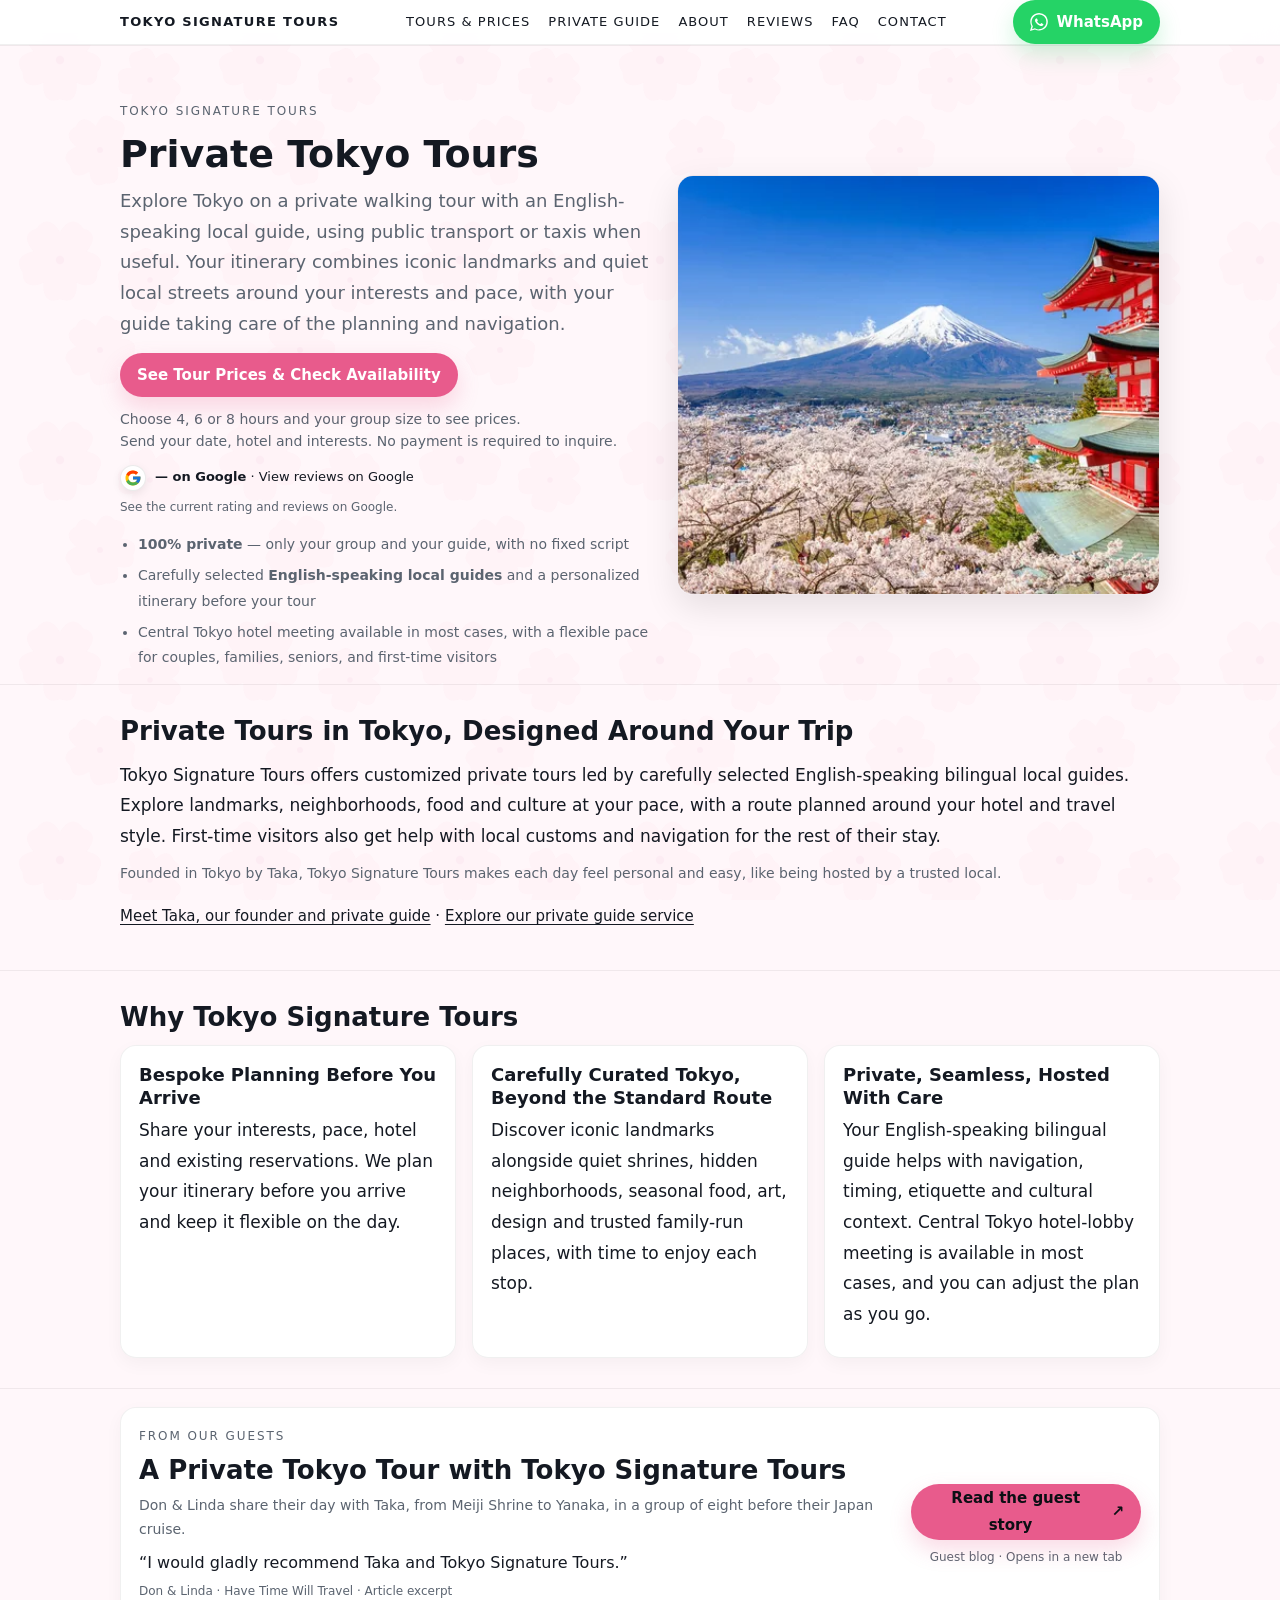
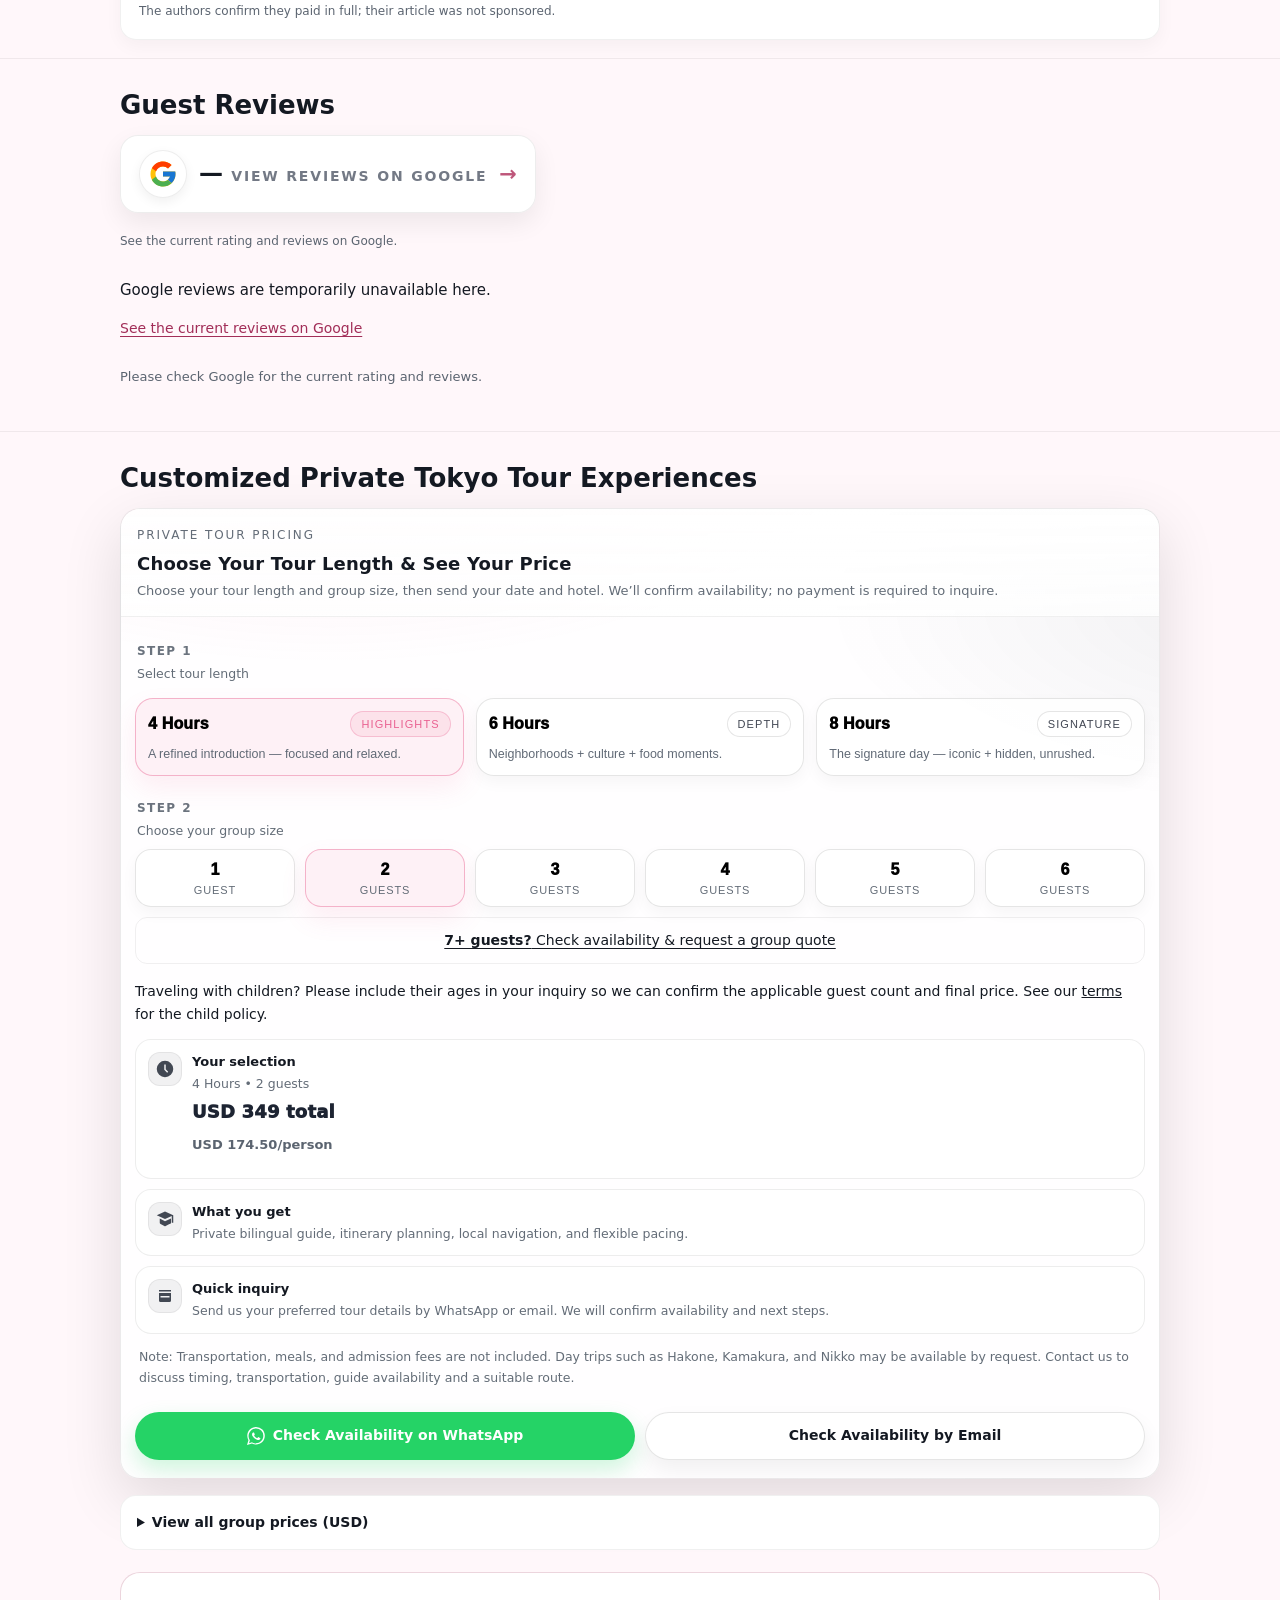
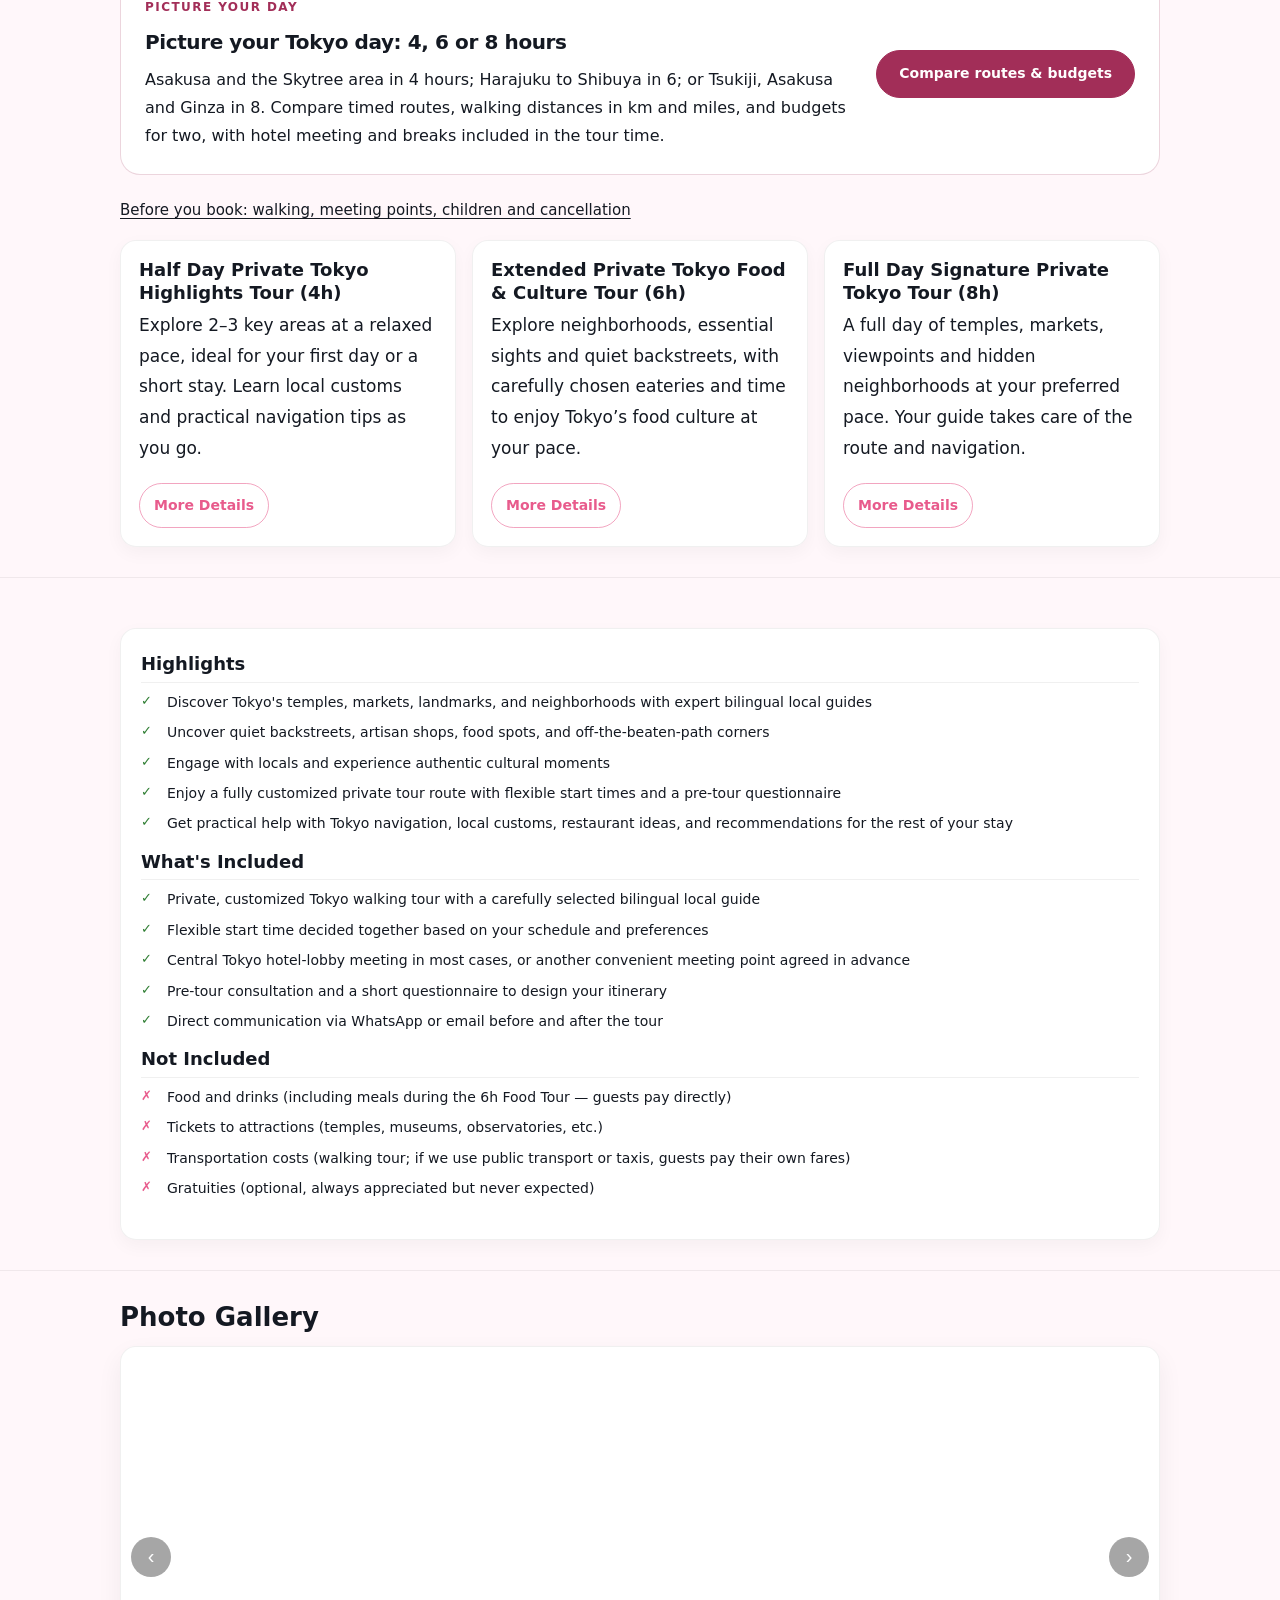
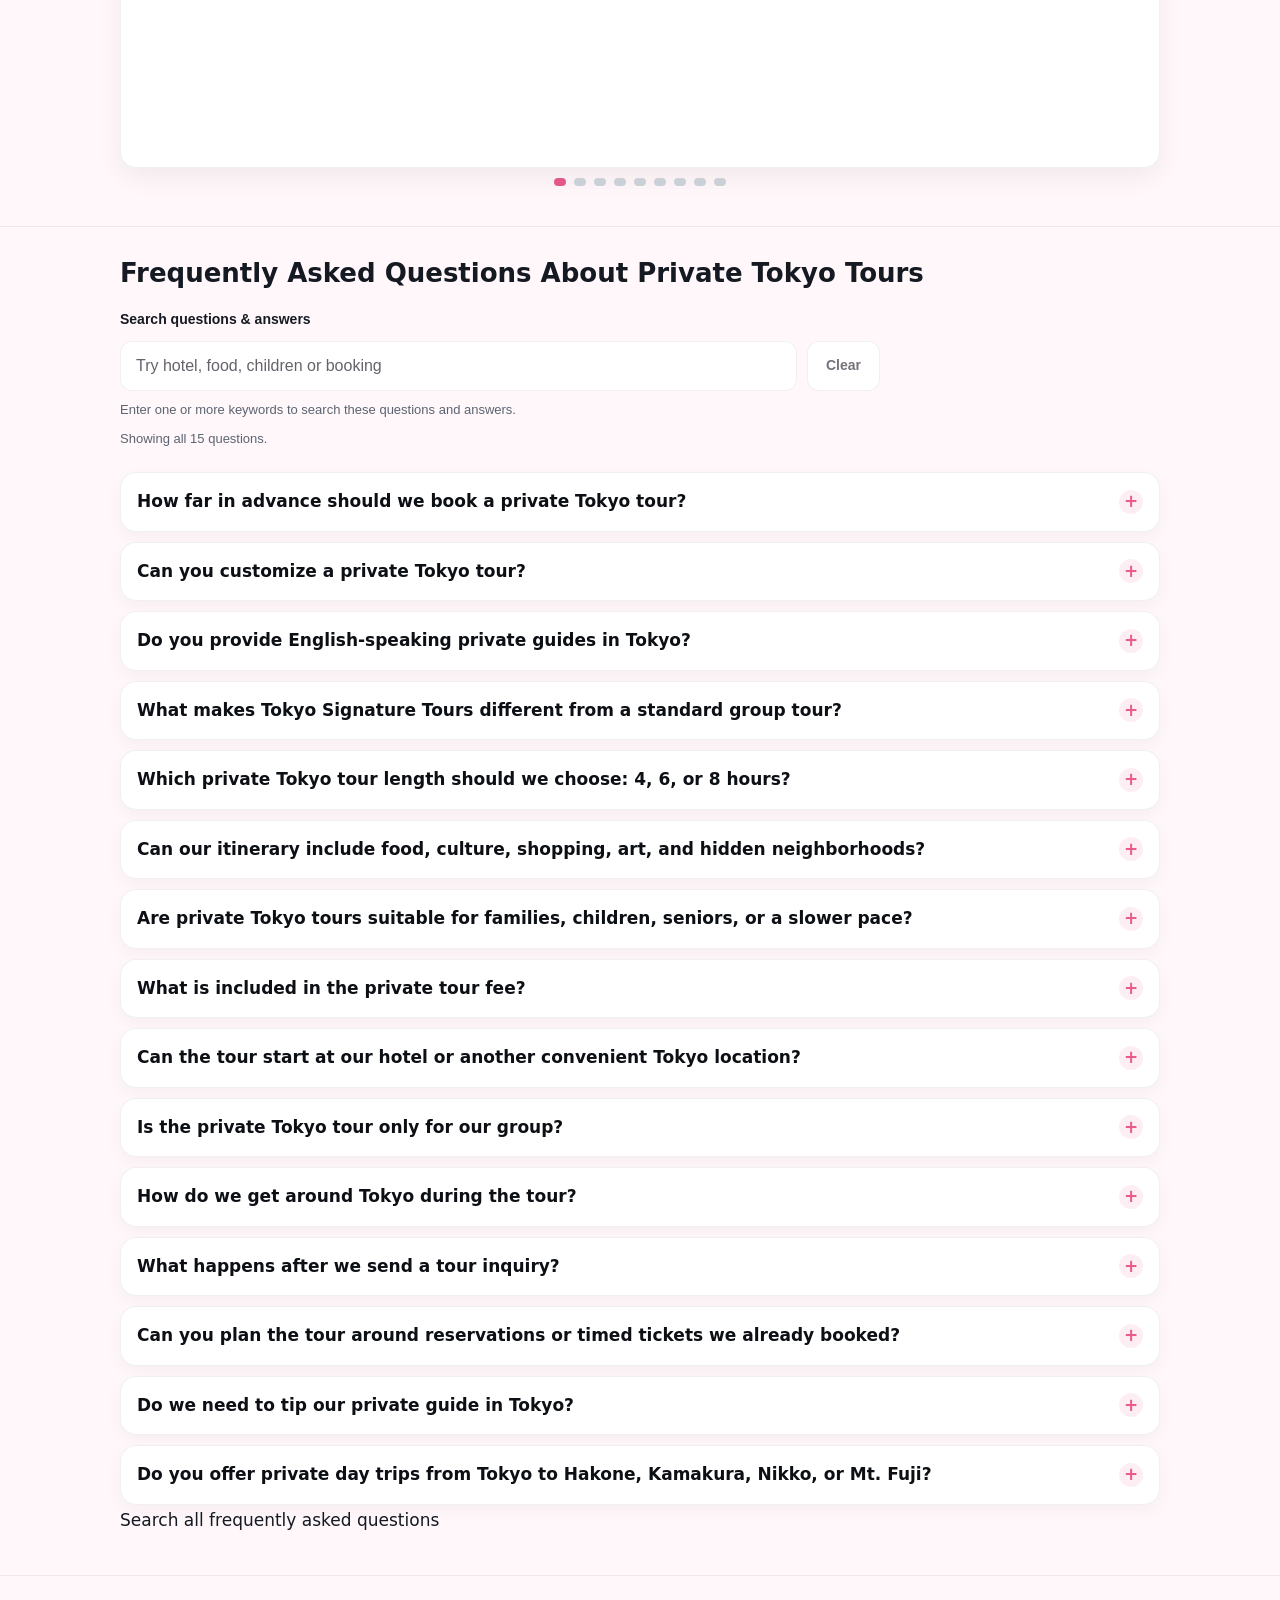
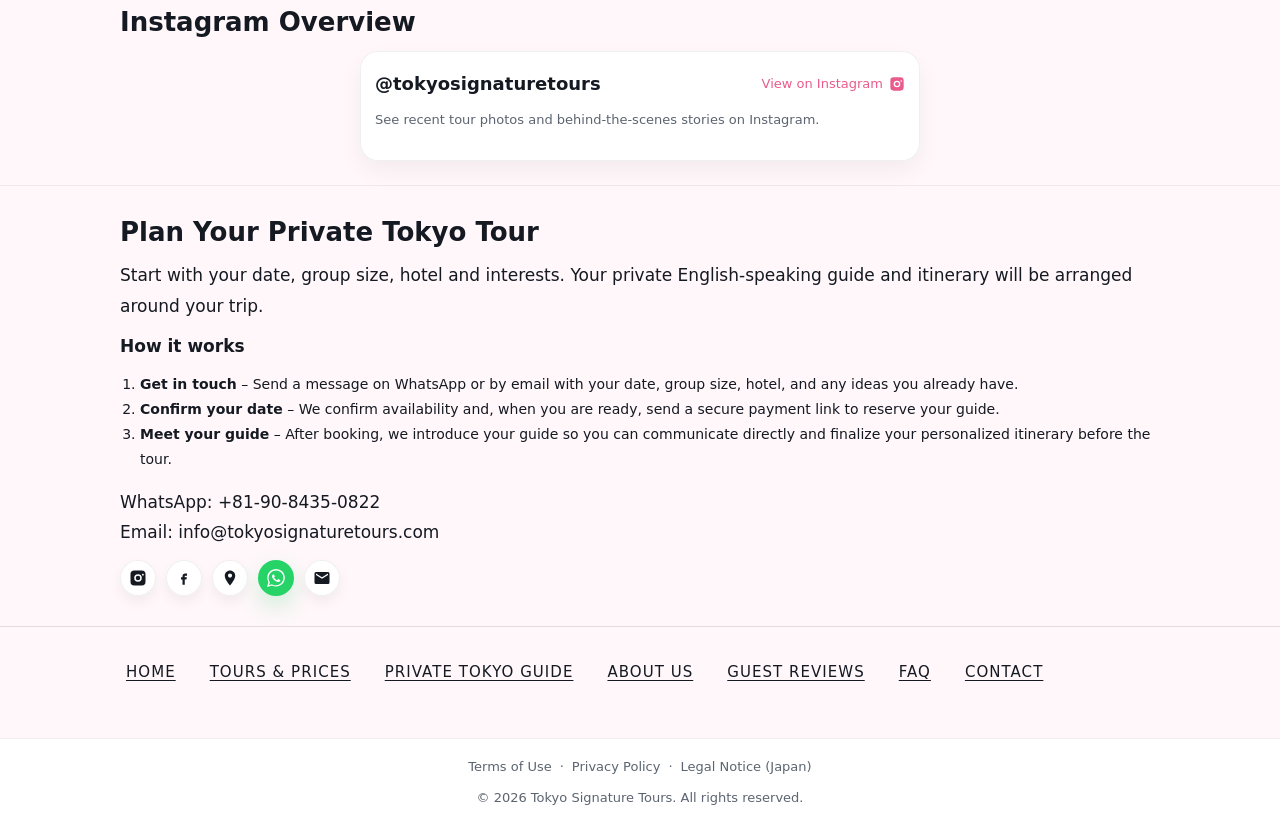
==== commit d00777fb: "Default tour pricing to four hours for two guests" ====
--- a/index.html
+++ b/index.html
@@ -2318,7 +2318,7 @@
         <h2 id="tours-title">Customized Private Tokyo Tour Experiences</h2>
         <noscript><p class="no-script-note">View all group prices below, then contact us with your preferred duration, group size and date.</p></noscript>
 
-        <div class="booking-shell" id="booking" data-tour-duration="8" data-group-size="2" data-total-price-usd="599" data-price-per-person-usd="299.5" aria-label="Tour booking module">
+        <div class="booking-shell" id="booking" data-tour-duration="4" data-group-size="2" data-total-price-usd="349" data-price-per-person-usd="174.5" aria-label="Tour booking module">
           <div class="booking-head">
             <p class="booking-kicker">Private Tour Pricing</p>
            <h3 class="booking-title">Choose Your Tour Length &amp; See Your Price</h3>
@@ -2345,7 +2345,7 @@
 
               <div class="seg-scroll" id="durationScroll" role="group" aria-label="Tour length selector (swipe)">
                 <div class="seg">
-                  <button class="seg-btn" type="button" data-duration="4" aria-pressed="false">
+                  <button class="seg-btn" type="button" data-duration="4" aria-pressed="true" data-default="true">
                     <div class="seg-top">
                       <div class="seg-name">4 Hours</div>
                       <div class="seg-tag">Highlights</div>
@@ -2361,7 +2361,7 @@
                     <div class="seg-desc">Neighborhoods + culture + food moments.</div>
                   </button>
 
-                  <button class="seg-btn" type="button" data-duration="8" aria-pressed="true" data-default="true">
+                  <button class="seg-btn" type="button" data-duration="8" aria-pressed="false">
                     <div class="seg-top">
                       <div class="seg-name">8 Hours</div>
                       <div class="seg-tag">Signature</div>
@@ -2415,9 +2415,9 @@
                 </div>
                 <div class="mini-txt">
                   <p class="mini-title">Your selection</p>
-                  <p class="mini-sub" id="summaryLine">8 Hours • 2 guests</p>
-                  <p class="summary-price" id="summaryPrice">USD 599 total</p>
-                  <p class="summary-total" id="summaryTotal">USD 299.50/person</p>
+                  <p class="mini-sub" id="summaryLine">4 Hours • 2 guests</p>
+                  <p class="summary-price" id="summaryPrice">USD 349 total</p>
+                  <p class="summary-total" id="summaryTotal">USD 174.50/person</p>
                 </div>
               </div>
 
@@ -2446,11 +2446,11 @@
 </p>
 
 <div class="booking-contact-actions" aria-label="Contact options">
-  <a class="booking-contact-btn primary whatsapp-action" id="bookingWhatsappBtn" data-cta-location="booking" href="https://wa.me/819084350822?text=Hello%20Tokyo%20Signature%20Tours%2C%0A%0AI%20am%20interested%20in%20a%20private%20Tokyo%20tour.%0ARequested%20Date%3A%20%5BTYPE%20HERE%5D%0AHotel%20(if%20already%20decided)%3A%20%5BTYPE%20HERE%5D%0AInterests%20%2F%20must-see%20places%20(optional)%3A%20%5BTYPE%20HERE%5D%0ATimed%20reservations%20already%20booked%20(optional)%3A%20%5BTYPE%20HERE%5D%0APreferred%20duration%3A%208%20Hours%0AGroup%20size%3A%202%20guests%0AEstimated%20total%3A%20USD%20599%20total%0APrice%20per%20person%3A%20USD%20299.50%0A%0ACould%20you%20please%20confirm%20availability%20and%20next%20steps%3F" target="_blank" rel="noopener">
+  <a class="booking-contact-btn primary whatsapp-action" id="bookingWhatsappBtn" data-cta-location="booking" href="https://wa.me/819084350822?text=Hello%20Tokyo%20Signature%20Tours%2C%0A%0AI%20am%20interested%20in%20a%20private%20Tokyo%20tour.%0ARequested%20Date%3A%20%5BTYPE%20HERE%5D%0AHotel%20(if%20already%20decided)%3A%20%5BTYPE%20HERE%5D%0AInterests%20%2F%20must-see%20places%20(optional)%3A%20%5BTYPE%20HERE%5D%0ATimed%20reservations%20already%20booked%20(optional)%3A%20%5BTYPE%20HERE%5D%0APreferred%20duration%3A%204%20Hours%0AGroup%20size%3A%202%20guests%0AEstimated%20total%3A%20USD%20349%20total%0APrice%20per%20person%3A%20USD%20174.50%0A%0ACould%20you%20please%20confirm%20availability%20and%20next%20steps%3F" target="_blank" rel="noopener">
     <svg viewBox="0 0 24 24" aria-hidden="true"><path d="M20.52 3.48A11.86 11.86 0 0 0 12.06 0C5.58 0 .36 5.21.36 11.67c0 2.06.54 4.08 1.56 5.86L0 24l6.63-1.88a12 12 0 0 0 5.43 1.35h.01c6.48 0 11.7-5.21 11.7-11.67 0-3.12-1.23-6.05-3.25-8.32zM12.06 22a9.9 9.9 0 0 1-5.04-1.37l-.36-.21-3.94 1.12 1.12-3.84-.23-.39a9.83 9.83 0 0 1-1.5-5.05C2.1 6.4 6.66 1.9 12.06 1.9c2.6 0 5.04 1.01 6.88 2.84a9.6 9.6 0 0 1 2.85 6.92c0 5.4-4.56 9.99-9.93 9.99zm5.04-7.6c-.27-.13-1.6-.79-1.84-.88-.24-.09-.42-.13-.6.13-.18.27-.69.88-.84 1.06-.16.18-.31.2-.58.07-.27-.13-1.14-.42-2.17-1.33-.8-.69-1.34-1.55-1.5-1.82-.16-.27-.02-.42.11-.55.12-.12.27-.31.4-.47.13-.16.18-.27.27-.45.09-.18.04-.34-.02-.47-.07-.13-.6-1.45-.82-1.99-.22-.54-.44-.46-.6-.47h-.51c-.18 0-.47.07-.72.34-.24.27-.95.93-.95 2.27 0 1.34.98 2.63 1.12 2.81.13.18 1.93 2.93 4.68 4.04.65.28 1.16.45 1.55.57.65.21 1.24.18 1.71.11.52-.08 1.6-.65 1.83-1.27.23-.62.23-1.15.16-1.27-.06-.11-.24-.18-.51-.31z"/></svg>
     Check Availability on WhatsApp
   </a>
-  <a class="booking-contact-btn secondary" id="bookingEmailBtn" data-cta-location="booking" href="mailto:info@tokyosignaturetours.com?subject=Private%20Tokyo%20Tour%20Inquiry&amp;body=Hello%20Tokyo%20Signature%20Tours%2C%0A%0AI%20am%20interested%20in%20a%20private%20Tokyo%20tour.%0ARequested%20Date%3A%20%5BTYPE%20HERE%5D%0AHotel%20(if%20already%20decided)%3A%20%5BTYPE%20HERE%5D%0AInterests%20%2F%20must-see%20places%20(optional)%3A%20%5BTYPE%20HERE%5D%0ATimed%20reservations%20already%20booked%20(optional)%3A%20%5BTYPE%20HERE%5D%0APreferred%20duration%3A%208%20Hours%0AGroup%20size%3A%202%20guests%0AEstimated%20total%3A%20USD%20599%20total%0APrice%20per%20person%3A%20USD%20299.50%0A%0ACould%20you%20please%20confirm%20availability%20and%20next%20steps%3F">
+  <a class="booking-contact-btn secondary" id="bookingEmailBtn" data-cta-location="booking" href="mailto:info@tokyosignaturetours.com?subject=Private%20Tokyo%20Tour%20Inquiry&amp;body=Hello%20Tokyo%20Signature%20Tours%2C%0A%0AI%20am%20interested%20in%20a%20private%20Tokyo%20tour.%0ARequested%20Date%3A%20%5BTYPE%20HERE%5D%0AHotel%20(if%20already%20decided)%3A%20%5BTYPE%20HERE%5D%0AInterests%20%2F%20must-see%20places%20(optional)%3A%20%5BTYPE%20HERE%5D%0ATimed%20reservations%20already%20booked%20(optional)%3A%20%5BTYPE%20HERE%5D%0APreferred%20duration%3A%204%20Hours%0AGroup%20size%3A%202%20guests%0AEstimated%20total%3A%20USD%20349%20total%0APrice%20per%20person%3A%20USD%20174.50%0A%0ACould%20you%20please%20confirm%20availability%20and%20next%20steps%3F">
     Check Availability by Email
   </a>
 </div>
@@ -2811,16 +2811,16 @@
   <div class="sticky-buy" id="stickyBuy" aria-label="Inquiry bar">
     <div class="sticky-inner">
       <div class="sticky-left">
-        <div class="sticky-line1" id="stickyLine">8 Hours • 2 guests</div>
-        <div class="sticky-price" id="stickyPrice">USD 599 total</div>
+        <div class="sticky-line1" id="stickyLine">4 Hours • 2 guests</div>
+        <div class="sticky-price" id="stickyPrice">USD 349 total</div>
       </div>
 
       <div class="sticky-actions">
-  <a class="sticky-btn whatsapp-action" id="bookBtn" data-cta-location="sticky" aria-label="Check availability on WhatsApp" href="https://wa.me/819084350822?text=Hello%20Tokyo%20Signature%20Tours%2C%0A%0AI%20am%20interested%20in%20a%20private%20Tokyo%20tour.%0ARequested%20Date%3A%20%5BTYPE%20HERE%5D%0AHotel%20(if%20already%20decided)%3A%20%5BTYPE%20HERE%5D%0AInterests%20%2F%20must-see%20places%20(optional)%3A%20%5BTYPE%20HERE%5D%0ATimed%20reservations%20already%20booked%20(optional)%3A%20%5BTYPE%20HERE%5D%0APreferred%20duration%3A%208%20Hours%0AGroup%20size%3A%202%20guests%0AEstimated%20total%3A%20USD%20599%20total%0APrice%20per%20person%3A%20USD%20299.50%0A%0ACould%20you%20please%20confirm%20availability%20and%20next%20steps%3F" target="_blank" rel="noopener">
+  <a class="sticky-btn whatsapp-action" id="bookBtn" data-cta-location="sticky" aria-label="Check availability on WhatsApp" href="https://wa.me/819084350822?text=Hello%20Tokyo%20Signature%20Tours%2C%0A%0AI%20am%20interested%20in%20a%20private%20Tokyo%20tour.%0ARequested%20Date%3A%20%5BTYPE%20HERE%5D%0AHotel%20(if%20already%20decided)%3A%20%5BTYPE%20HERE%5D%0AInterests%20%2F%20must-see%20places%20(optional)%3A%20%5BTYPE%20HERE%5D%0ATimed%20reservations%20already%20booked%20(optional)%3A%20%5BTYPE%20HERE%5D%0APreferred%20duration%3A%204%20Hours%0AGroup%20size%3A%202%20guests%0AEstimated%20total%3A%20USD%20349%20total%0APrice%20per%20person%3A%20USD%20174.50%0A%0ACould%20you%20please%20confirm%20availability%20and%20next%20steps%3F" target="_blank" rel="noopener">
     <svg viewBox="0 0 24 24" aria-hidden="true"><path d="M20.52 3.48A11.86 11.86 0 0 0 12.06 0C5.58 0 .36 5.21.36 11.67c0 2.06.54 4.08 1.56 5.86L0 24l6.63-1.88a12 12 0 0 0 5.43 1.35h.01c6.48 0 11.7-5.21 11.7-11.67 0-3.12-1.23-6.05-3.25-8.32zM12.06 22a9.9 9.9 0 0 1-5.04-1.37l-.36-.21-3.94 1.12 1.12-3.84-.23-.39a9.83 9.83 0 0 1-1.5-5.05C2.1 6.4 6.66 1.9 12.06 1.9c2.6 0 5.04 1.01 6.88 2.84a9.6 9.6 0 0 1 2.85 6.92c0 5.4-4.56 9.99-9.93 9.99zm5.04-7.6c-.27-.13-1.6-.79-1.84-.88-.24-.09-.42-.13-.6.13-.18.27-.69.88-.84 1.06-.16.18-.31.2-.58.07-.27-.13-1.14-.42-2.17-1.33-.8-.69-1.34-1.55-1.5-1.82-.16-.27-.02-.42.11-.55.12-.12.27-.31.4-.47.13-.16.18-.27.27-.45.09-.18.04-.34-.02-.47-.07-.13-.6-1.45-.82-1.99-.22-.54-.44-.46-.6-.47h-.51c-.18 0-.47.07-.72.34-.24.27-.95.93-.95 2.27 0 1.34.98 2.63 1.12 2.81.13.18 1.93 2.93 4.68 4.04.65.28 1.16.45 1.55.57.65.21 1.24.18 1.71.11.52-.08 1.6-.65 1.83-1.27.23-.62.23-1.15.16-1.27-.06-.11-.24-.18-.51-.31z"/></svg>
     WhatsApp
   </a>
-  <a class="sticky-email-btn" id="stickyEmailBtn" data-cta-location="sticky" aria-label="Check availability by email" href="mailto:info@tokyosignaturetours.com?subject=Private%20Tokyo%20Tour%20Inquiry&amp;body=Hello%20Tokyo%20Signature%20Tours%2C%0A%0AI%20am%20interested%20in%20a%20private%20Tokyo%20tour.%0ARequested%20Date%3A%20%5BTYPE%20HERE%5D%0AHotel%20(if%20already%20decided)%3A%20%5BTYPE%20HERE%5D%0AInterests%20%2F%20must-see%20places%20(optional)%3A%20%5BTYPE%20HERE%5D%0ATimed%20reservations%20already%20booked%20(optional)%3A%20%5BTYPE%20HERE%5D%0APreferred%20duration%3A%208%20Hours%0AGroup%20size%3A%202%20guests%0AEstimated%20total%3A%20USD%20599%20total%0APrice%20per%20person%3A%20USD%20299.50%0A%0ACould%20you%20please%20confirm%20availability%20and%20next%20steps%3F">
+  <a class="sticky-email-btn" id="stickyEmailBtn" data-cta-location="sticky" aria-label="Check availability by email" href="mailto:info@tokyosignaturetours.com?subject=Private%20Tokyo%20Tour%20Inquiry&amp;body=Hello%20Tokyo%20Signature%20Tours%2C%0A%0AI%20am%20interested%20in%20a%20private%20Tokyo%20tour.%0ARequested%20Date%3A%20%5BTYPE%20HERE%5D%0AHotel%20(if%20already%20decided)%3A%20%5BTYPE%20HERE%5D%0AInterests%20%2F%20must-see%20places%20(optional)%3A%20%5BTYPE%20HERE%5D%0ATimed%20reservations%20already%20booked%20(optional)%3A%20%5BTYPE%20HERE%5D%0APreferred%20duration%3A%204%20Hours%0AGroup%20size%3A%202%20guests%0AEstimated%20total%3A%20USD%20349%20total%0APrice%20per%20person%3A%20USD%20174.50%0A%0ACould%20you%20please%20confirm%20availability%20and%20next%20steps%3F">
     Email
   </a>
 </div>
@@ -2861,7 +2861,7 @@
       const prevBtn = document.getElementById('durPrev');
       const nextBtn = document.getElementById('durNext');
 
-      let state = { duration: 8, guests: 2 };
+      let state = { duration: 4, guests: 2 };
 
 
 const fmtUSD = (amount)=> {
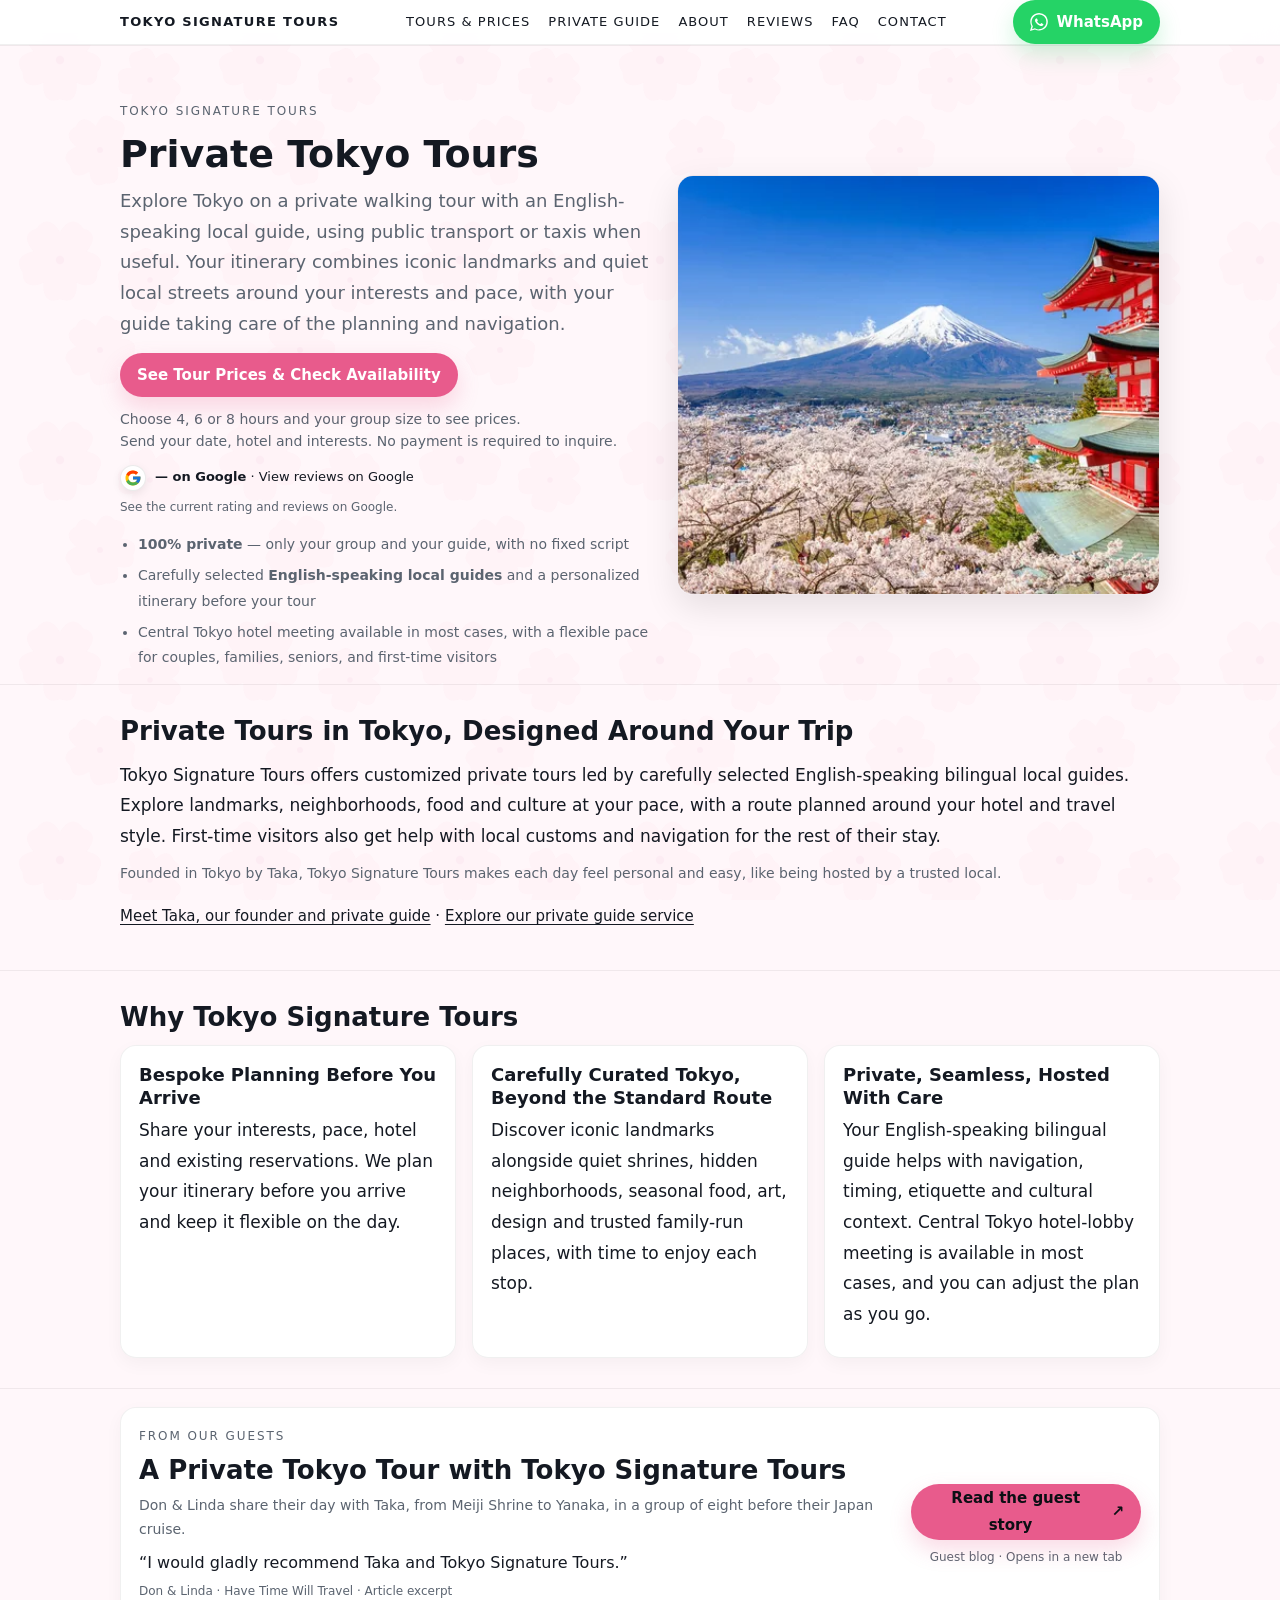
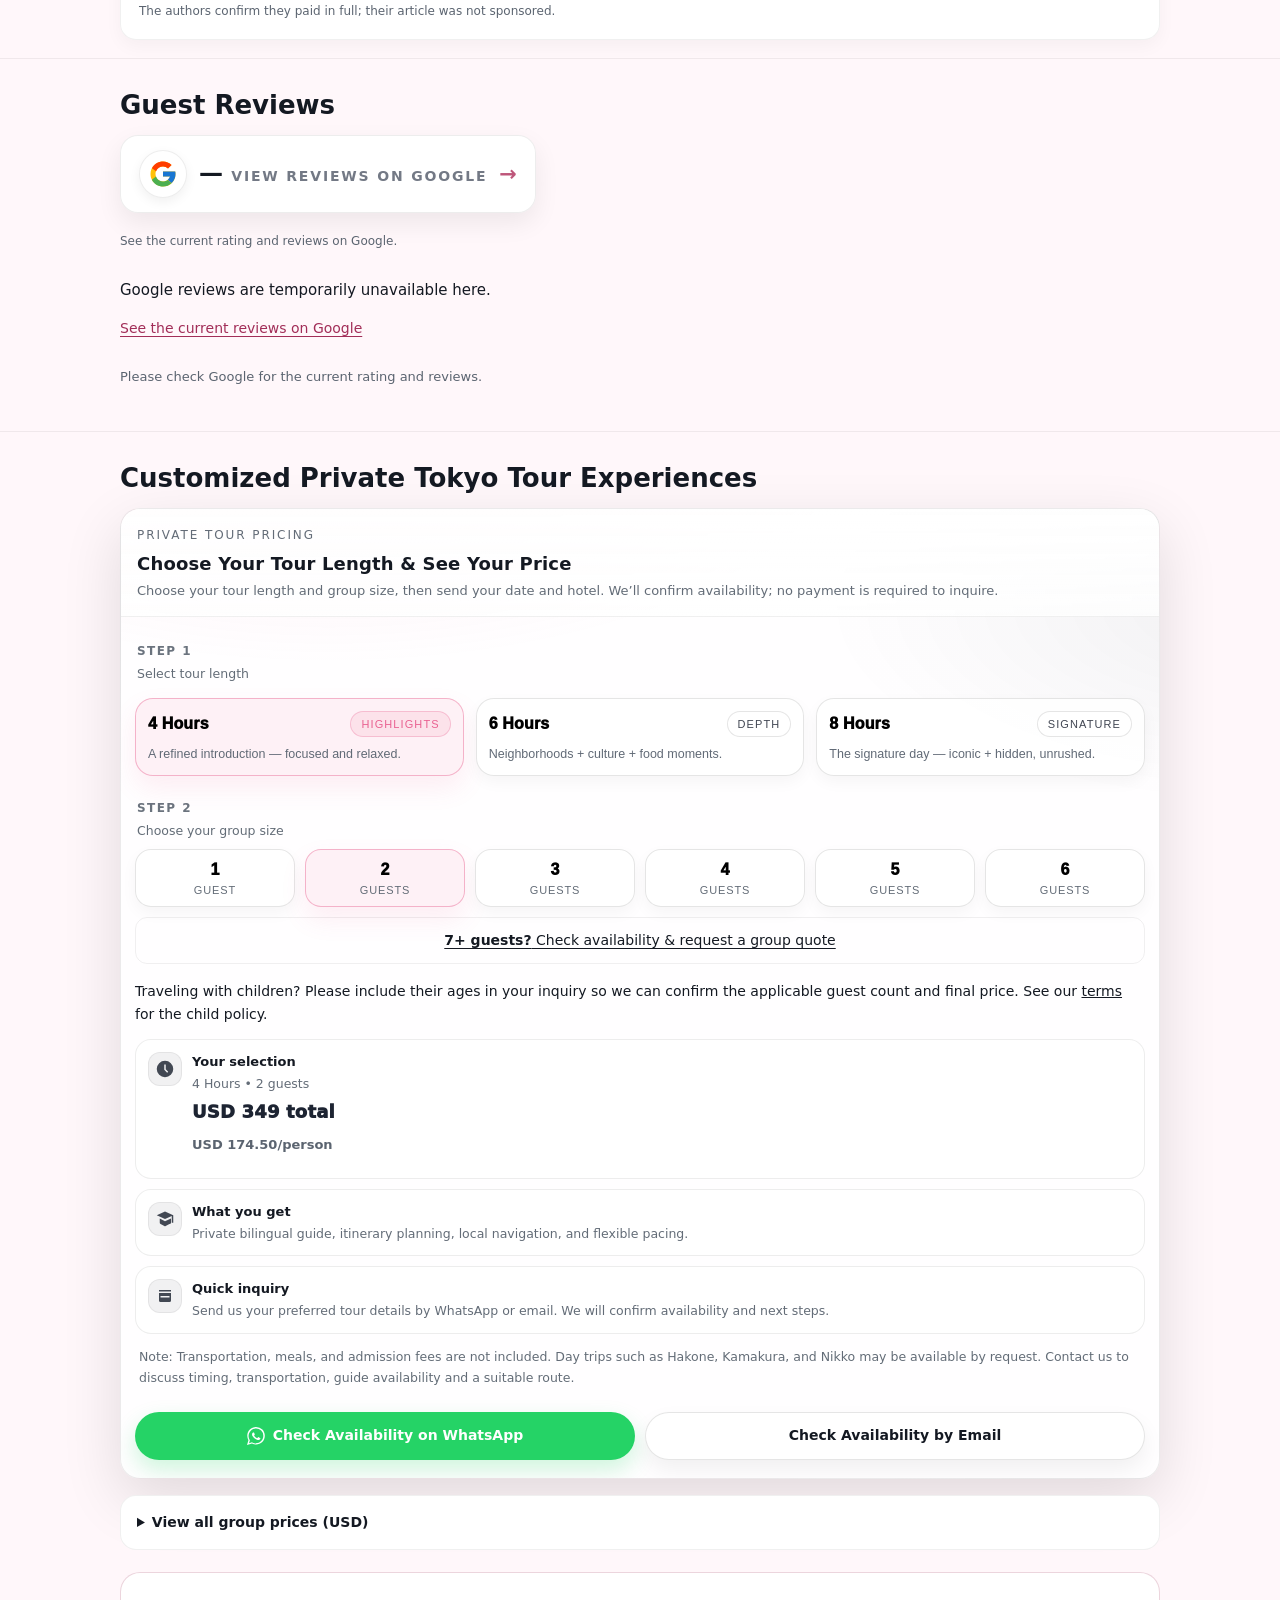
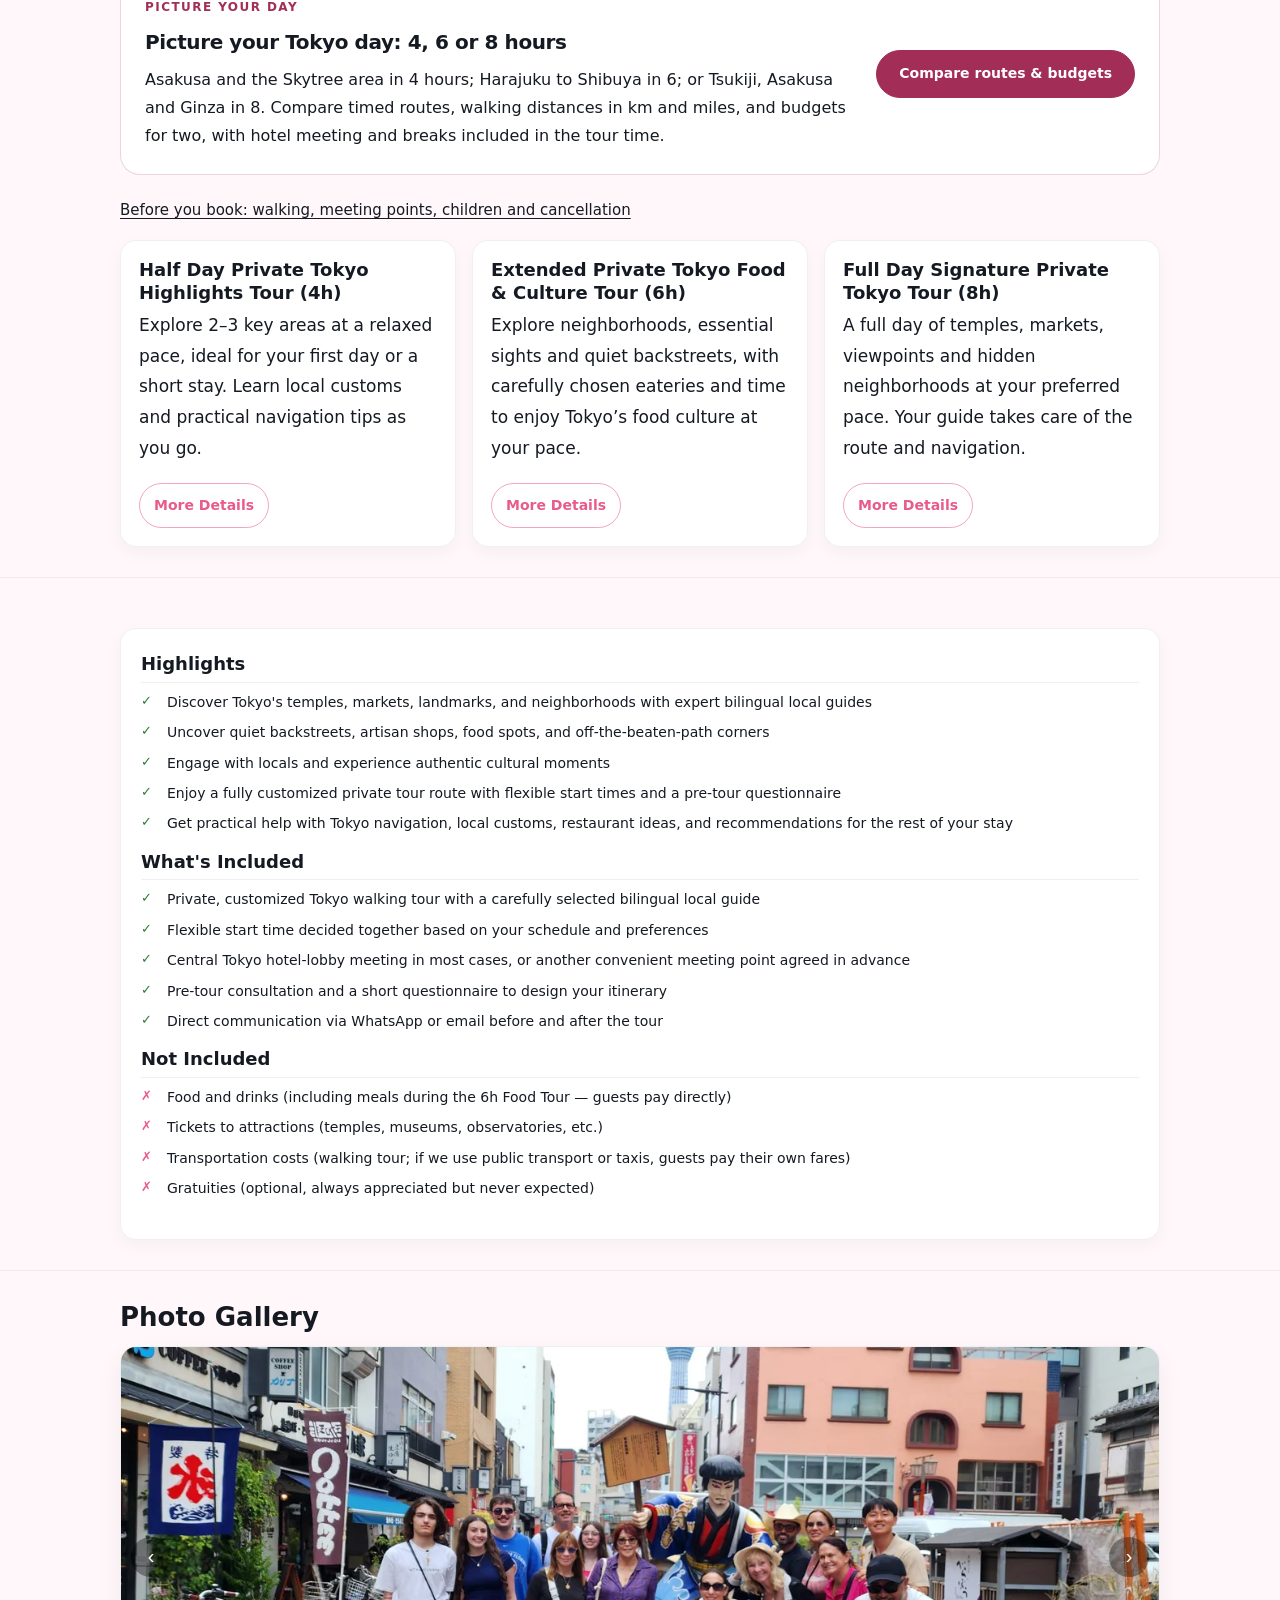
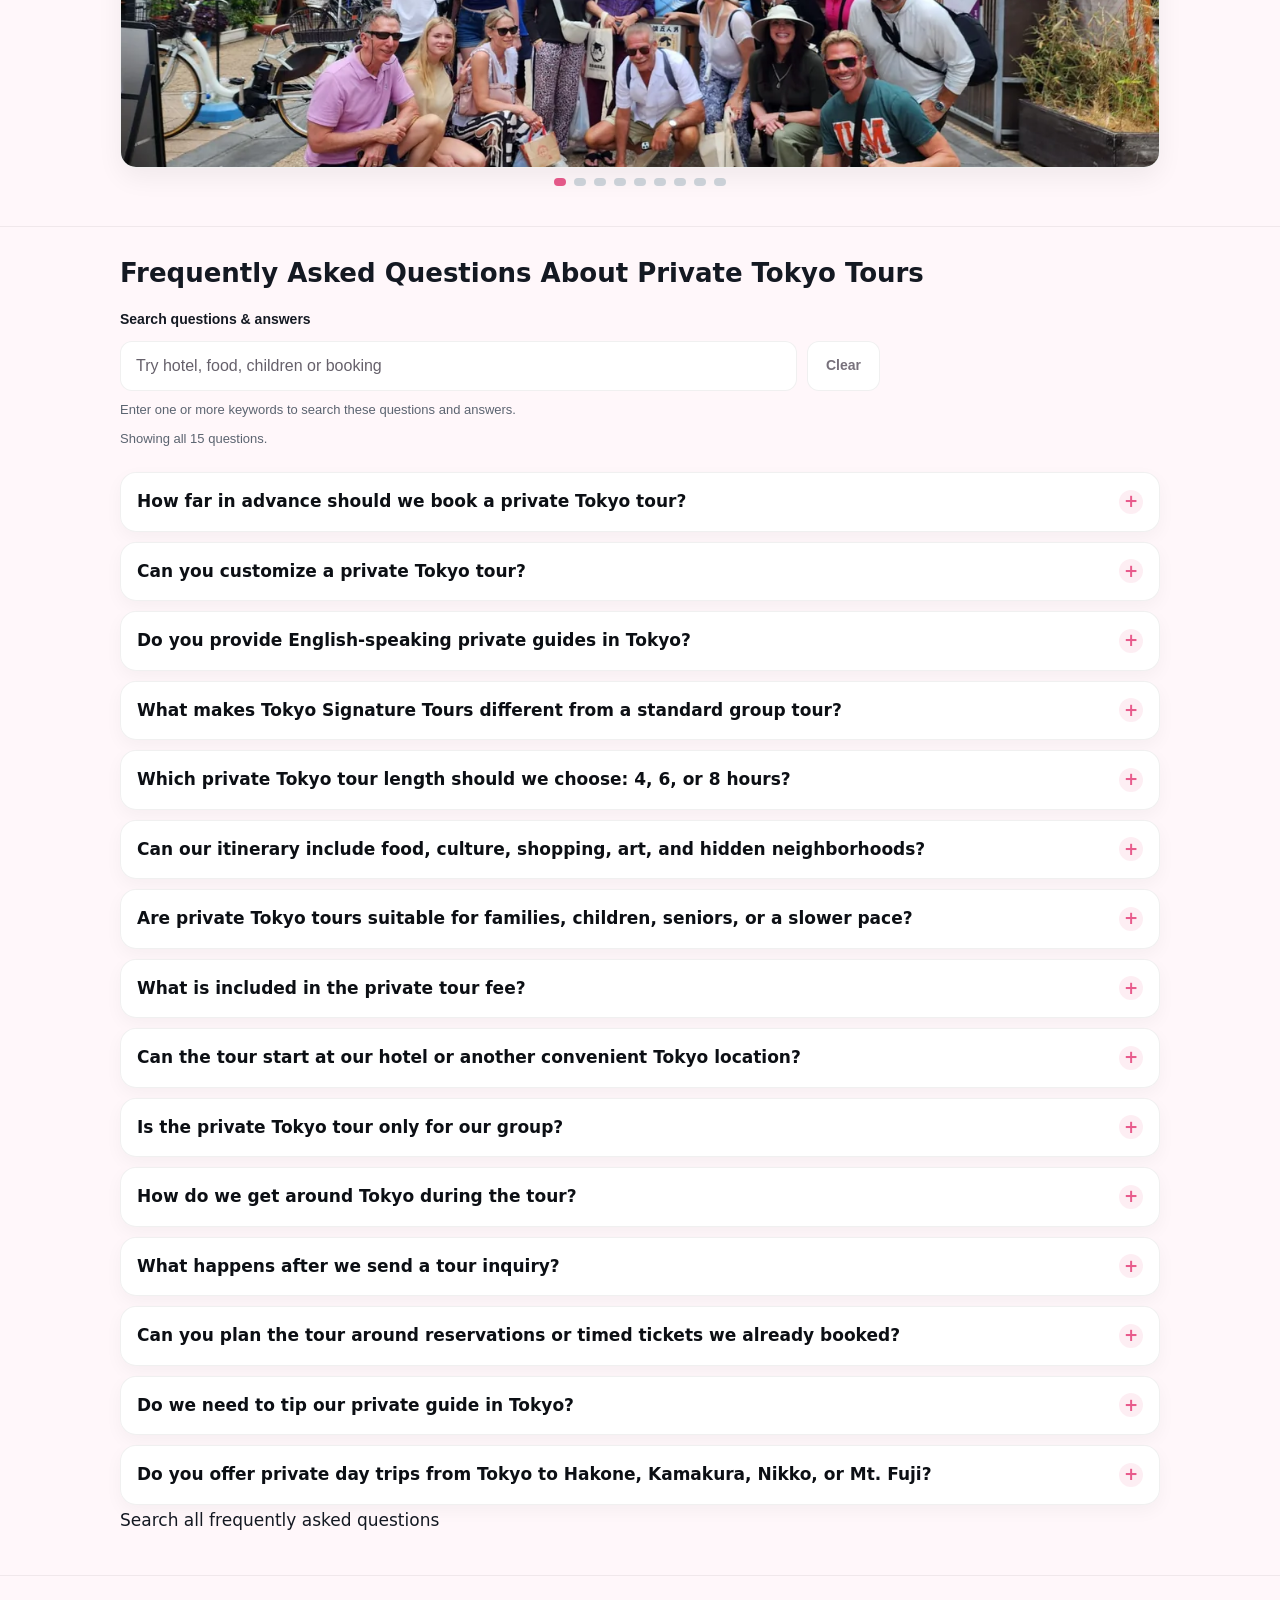
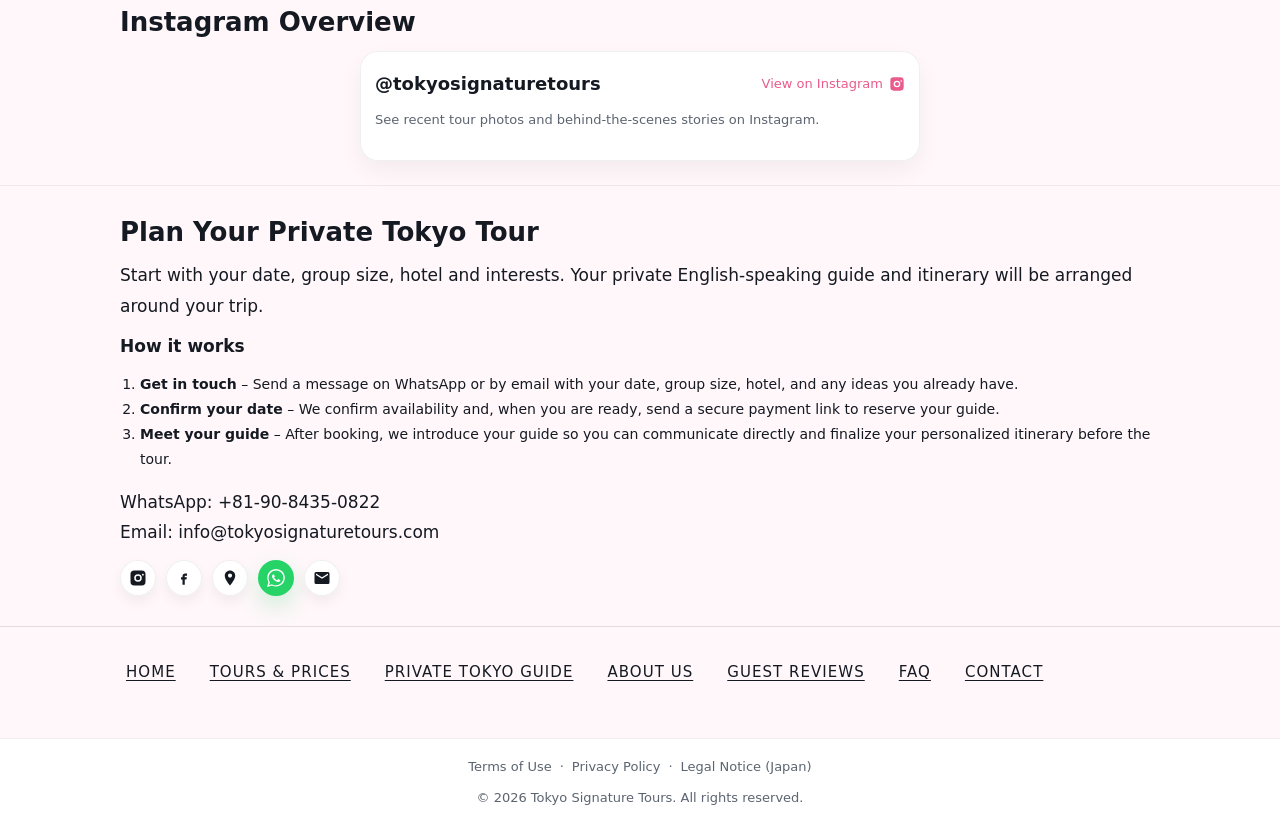
==== commit 61332dc4: "Clarify Tokyo tour pricing snippets and guide-to-tour navigation" ====
--- a/index.html
+++ b/index.html
@@ -14,7 +14,7 @@
 <link rel="canonical" href="https://tokyosignaturetours.com/" />
 <link rel="icon" type="image/png" sizes="512x512" href="/favicon.png" />
 <meta property="og:title" content="Private Tokyo Tours &amp; English-Speaking Guides | Tokyo Signature Tours" />
-<meta property="og:description" content="Private Tokyo tours with English-speaking local guides. Choose 4, 6 or 8 hours, a custom itinerary and flexible pacing. Central Tokyo hotel meeting available." />
+<meta property="og:description" content="Private Tokyo walking tours with an English-speaking guide. Choose 4, 6 or 8 hours. From USD 349 total for 2 guests (4 hours); transport and tickets extra." />
 <meta property="og:type" content="website" />
 <meta property="og:url" content="https://tokyosignaturetours.com/" />
 <meta property="og:site_name" content="Tokyo Signature Tours" />
@@ -26,10 +26,10 @@
 <meta property="og:image:alt" content="Tokyo Signature Tours title over cherry blossoms, a red pagoda and a snow-capped mountain" />
 <meta name="twitter:card" content="summary_large_image" />
 <meta name="twitter:title" content="Private Tokyo Tours &amp; English-Speaking Guides | Tokyo Signature Tours" />
-<meta name="twitter:description" content="Private Tokyo tours with English-speaking local guides. Choose 4, 6 or 8 hours, a custom itinerary and flexible pacing. Central Tokyo hotel meeting available." />
+<meta name="twitter:description" content="Private Tokyo walking tours with an English-speaking guide. Choose 4, 6 or 8 hours. From USD 349 total for 2 guests (4 hours); transport and tickets extra." />
 <meta name="twitter:image" content="https://tokyosignaturetours.com/tokyo-signature-tours-og-image.jpg" />
 <meta name="twitter:image:alt" content="Tokyo Signature Tours title over cherry blossoms, a red pagoda and a snow-capped mountain" />
-  <meta name="description" content="Private Tokyo tours with English-speaking local guides. Choose 4, 6 or 8 hours, a custom itinerary and flexible pacing. Central Tokyo hotel meeting available." />
+  <meta name="description" content="Private Tokyo walking tours with an English-speaking guide. Choose 4, 6 or 8 hours. From USD 349 total for 2 guests (4 hours); transport and tickets extra." />
   <meta name="format-detection" content="telephone=no" />
   <meta name="robots" content="index,follow,max-image-preview:large,max-snippet:-1,max-video-preview:-1" />
 
@@ -272,7 +272,7 @@
       "@id": "https://tokyosignaturetours.com/#webpage",
       "url": "https://tokyosignaturetours.com/",
       "name": "Private Tokyo Tours & English-Speaking Guides | Tokyo Signature Tours",
-      "description": "Private Tokyo tours with English-speaking local guides. Choose 4, 6 or 8 hours, a custom itinerary and flexible pacing. Central Tokyo hotel meeting available.",
+      "description": "Private Tokyo walking tours with an English-speaking guide. Choose 4, 6 or 8 hours. From USD 349 total for 2 guests (4 hours); transport and tickets extra.",
       "inLanguage": "en",
       "isPartOf": {
         "@id": "https://tokyosignaturetours.com/#website"
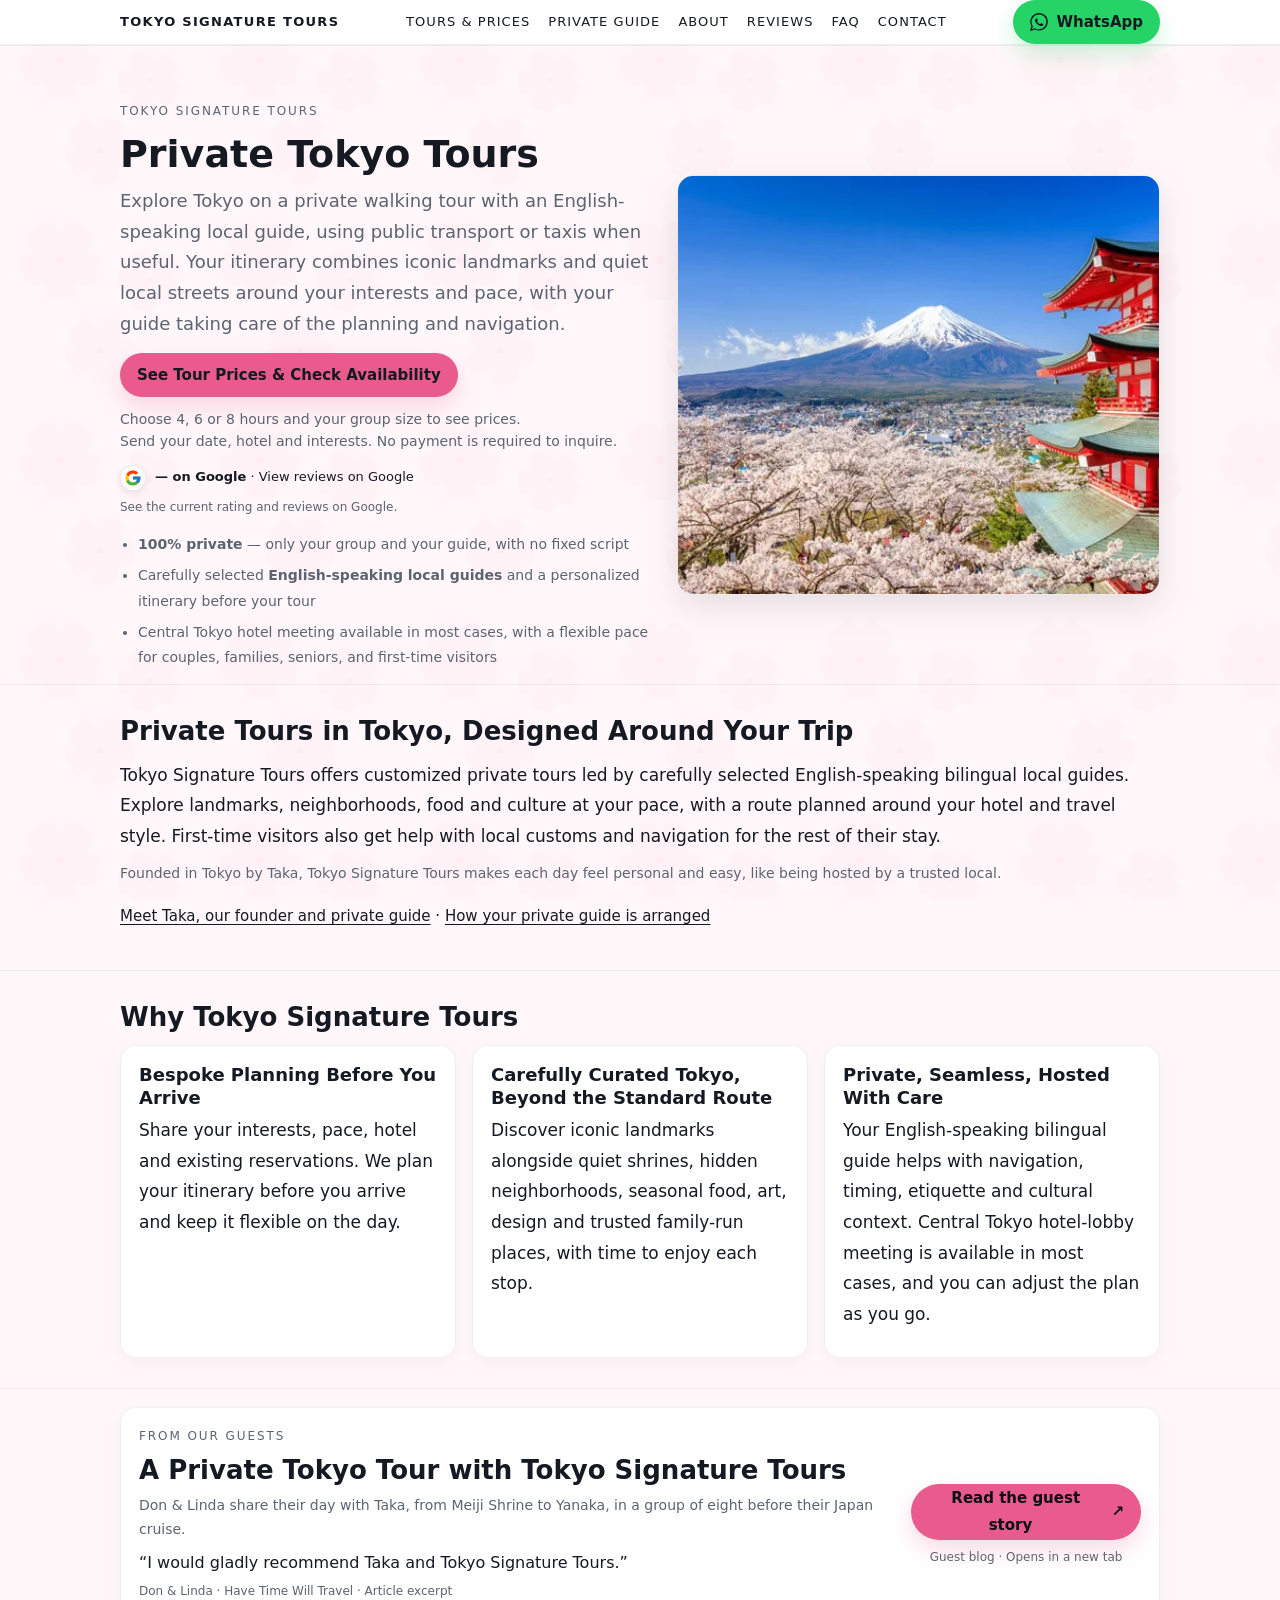
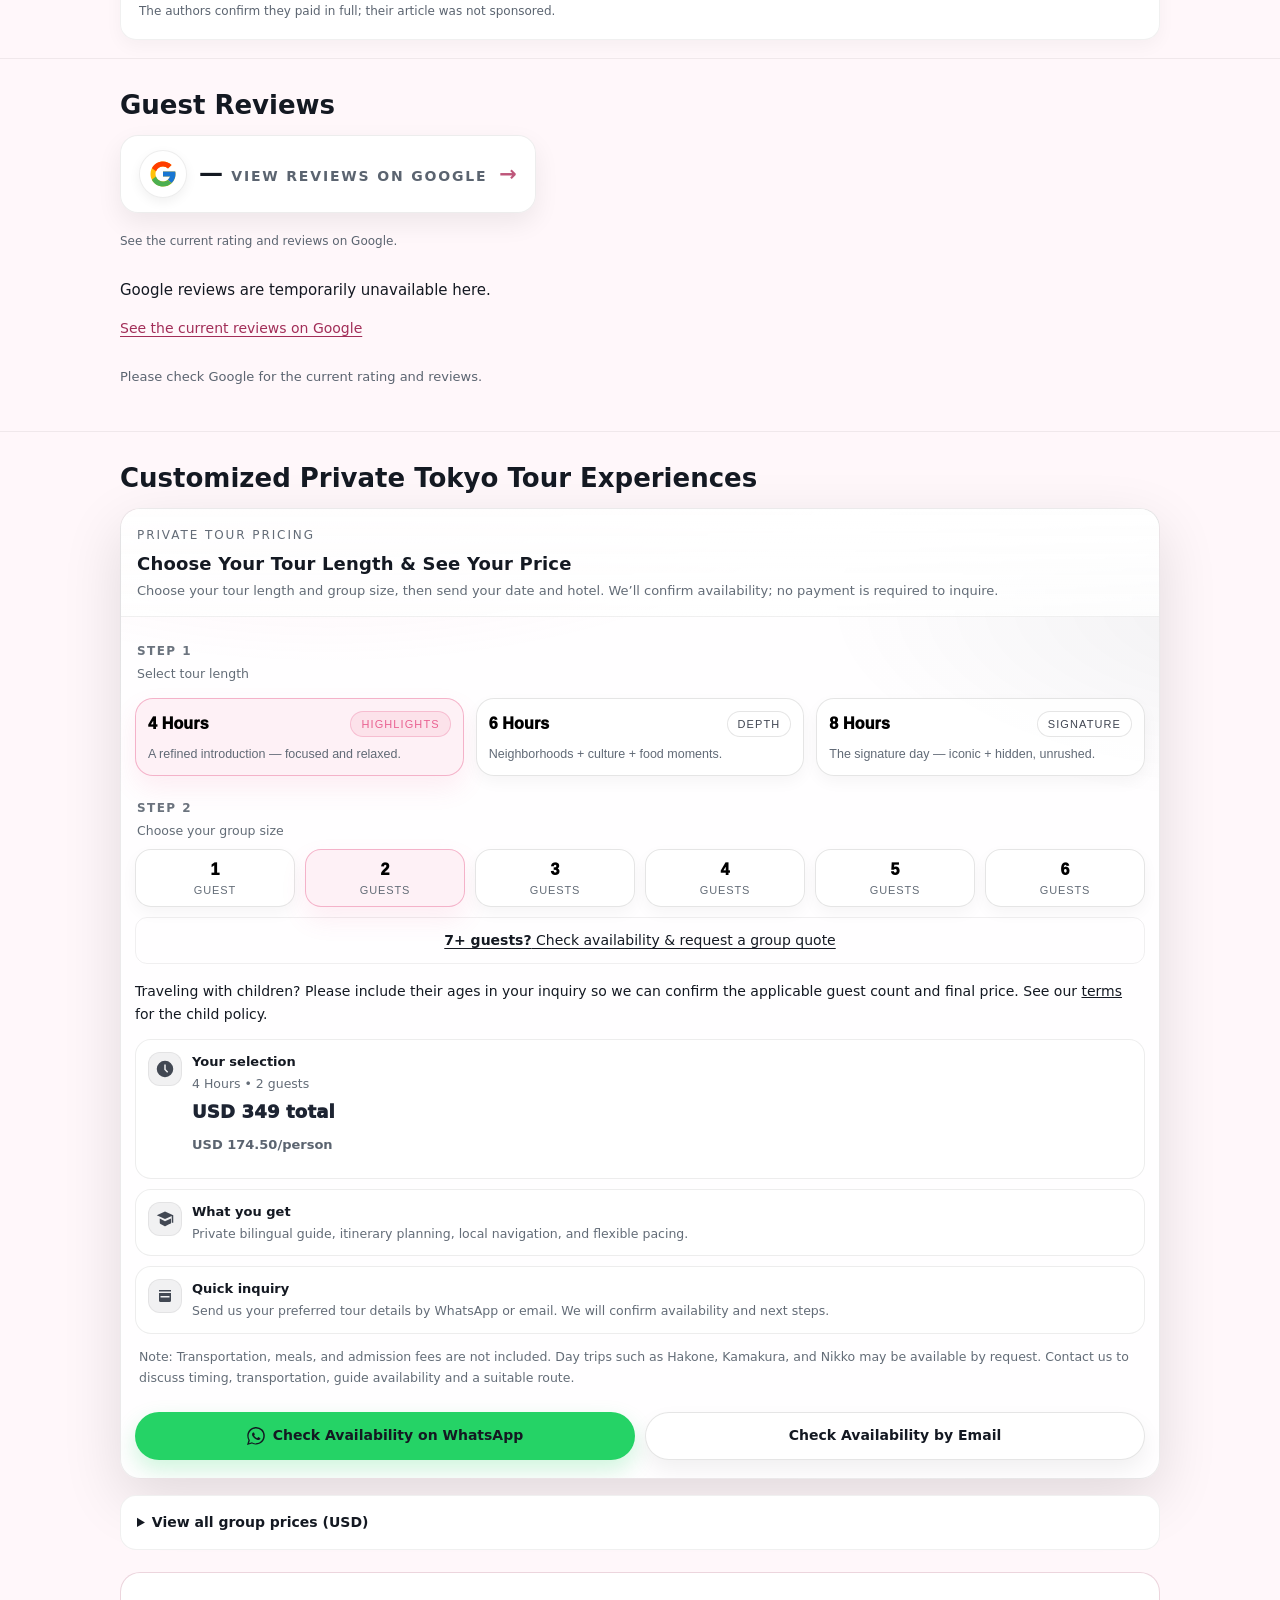
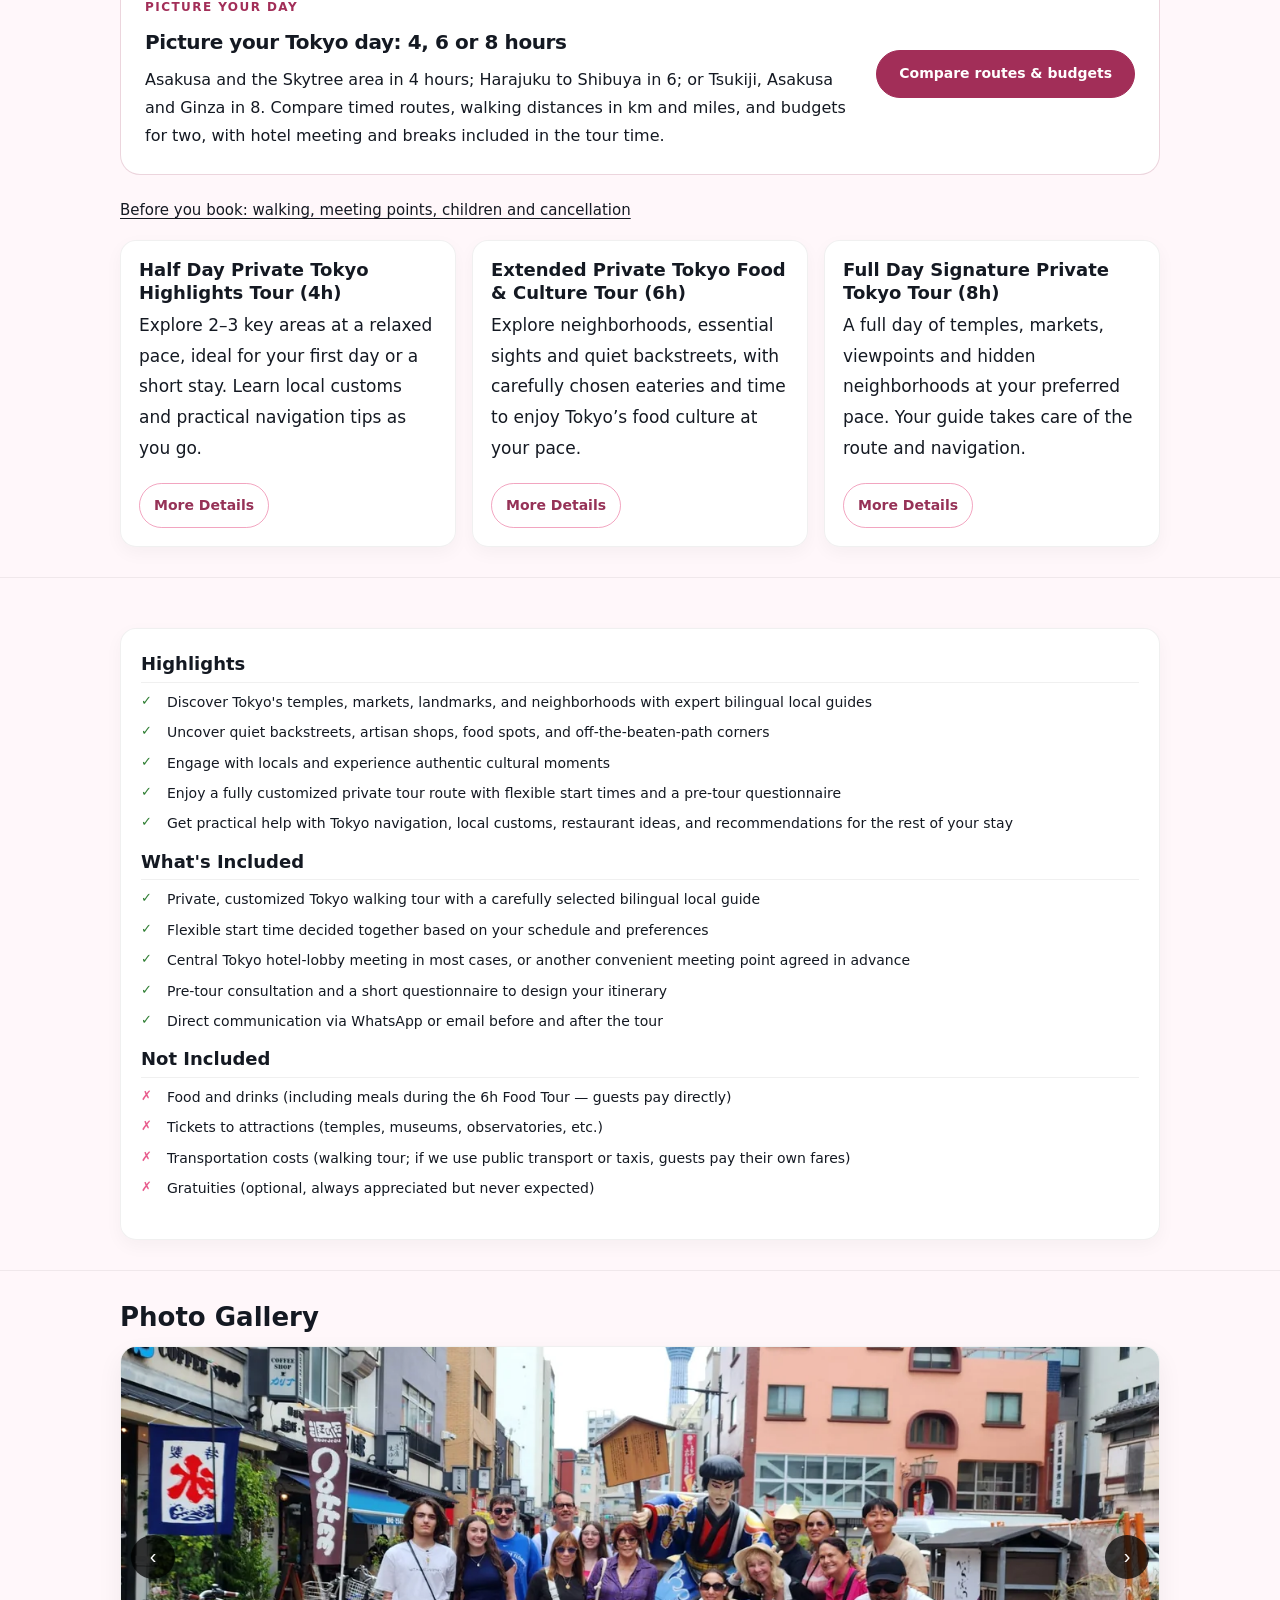
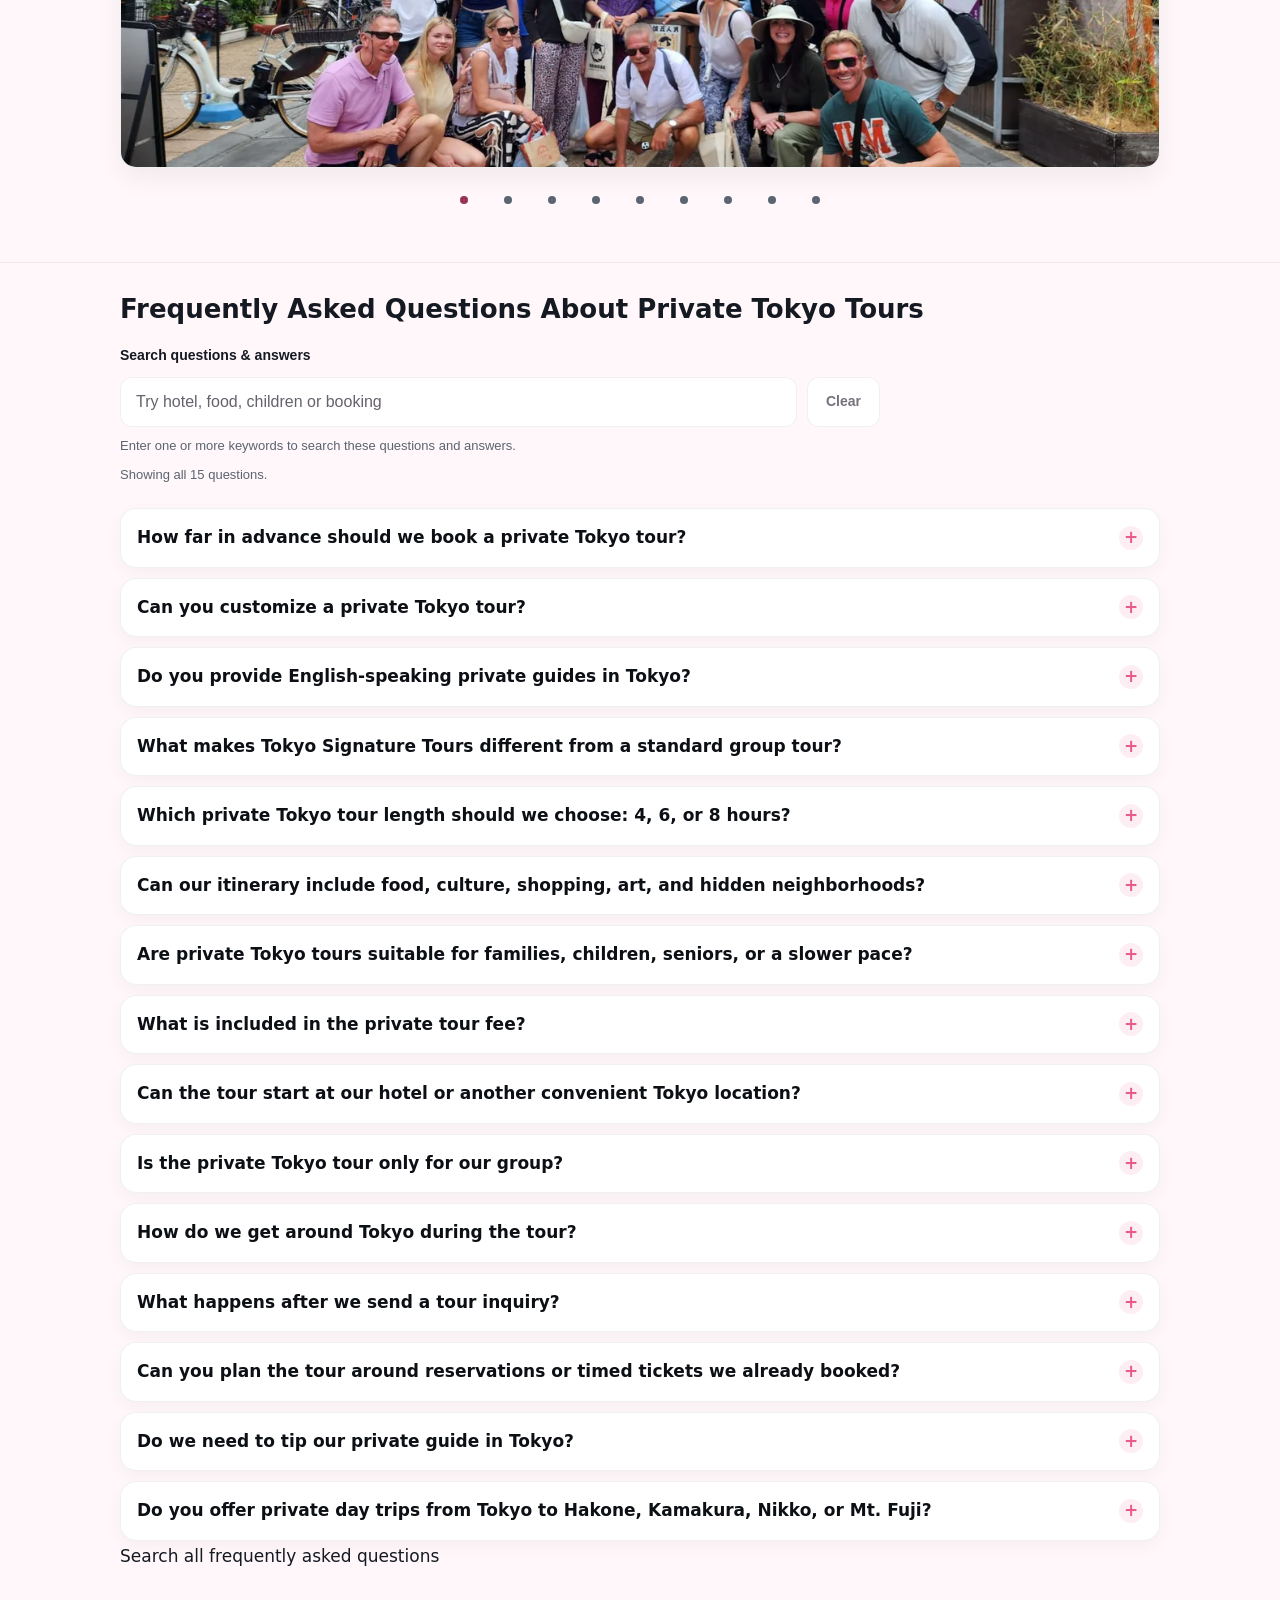
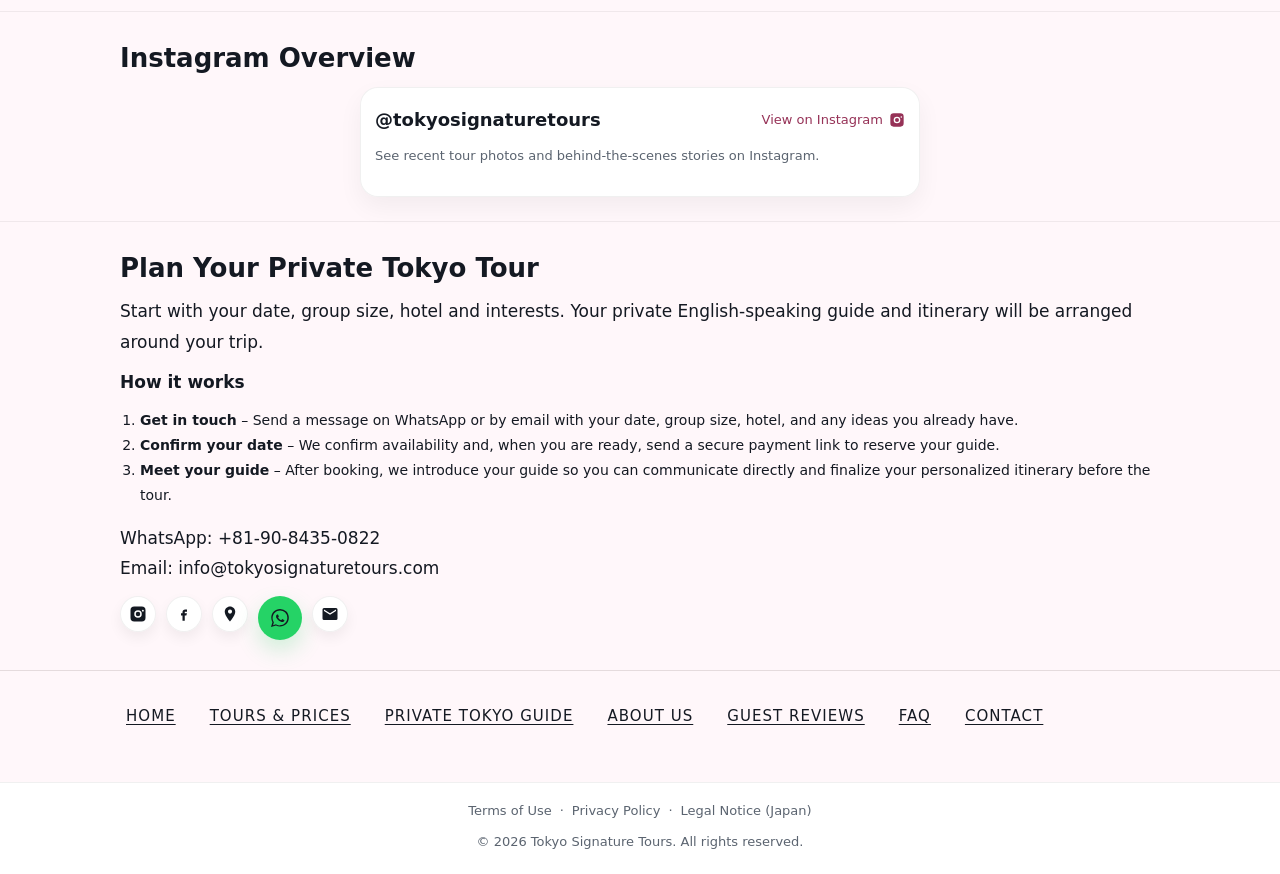
==== commit 0a7f4bb5: "Clarify guide booking and improve contact accessibility" ====
--- a/index.html
+++ b/index.html
@@ -283,7 +283,7 @@
       "mainEntity": {
         "@id": "https://tokyosignaturetours.com/#private-tokyo-tour-service"
       },
-      "dateModified": "2026-10-05",
+      "dateModified": "2026-11-19",
       "hasPart": {
         "@id": "https://tokyosignaturetours.com/#faq"
       },
@@ -2106,11 +2106,11 @@
 <noscript><style>.seg-btn,.guest-grid,.step,.duration-wrap,.swipe-hint,.menu-toggle,.slider-btn{display:none!important}</style></noscript>
 <link rel="stylesheet" href="/assets/faq-search.css" />
 <script src="/assets/faq-search.js" defer></script>
-<script src="/assets/contact-tracking.js" defer></script>
+<script src="/assets/contact-tracking.js?v=20261119-host-guard" defer></script>
 <link rel="stylesheet" href="/assets/sample-itinerary.css?v=20261005-itineraries" />
 <link rel="stylesheet" href="/assets/google-reviews.css?v=20261011-mobile" />
 <script src="/assets/google-reviews.js?v=20261011-mobile" defer></script>
-<link rel="stylesheet" href="/assets/responsive.css?v=20261011-mobile" />
+<link rel="stylesheet" href="/assets/responsive.css?v=20261119-accessibility" />
 </head>
 
 <body>
@@ -2226,7 +2226,7 @@
         <p style="font-size:14px;color:var(--muted);margin-top:8px;">
           Founded in Tokyo by Taka, Tokyo Signature Tours makes each day feel personal and easy, like being hosted by a trusted local.
         </p>
-        <p style="font-size:15px;margin-top:16px;"><a href="/about.html#taka" style="text-decoration:underline;text-underline-offset:3px;">Meet Taka, our founder and private guide</a> · <a href="/private-tokyo-tour-guide.html" style="text-decoration:underline;text-underline-offset:3px;">Explore our private guide service</a></p>
+        <p style="font-size:15px;margin-top:16px;"><a href="/about.html#taka" style="text-decoration:underline;text-underline-offset:3px;">Meet Taka, our founder and private guide</a> · <a href="/private-tokyo-tour-guide.html#guide-matching" style="text-decoration:underline;text-underline-offset:3px;">How your private guide is arranged</a></p>
       </div>
     </section>
 
@@ -3042,7 +3042,12 @@
       const go = (i)=>{
         index = (i + slides.length) % slides.length;
         track.style.transform = `translateX(${-index*100}%)`;
-        [...dotsWrap.children].forEach((d,di)=>d.classList.toggle('active', di===index));
+        [...dotsWrap.children].forEach((d,di)=>{
+          const active = di === index;
+          d.classList.toggle('active', active);
+          if(active) d.setAttribute('aria-current', 'true');
+          else d.removeAttribute('aria-current');
+        });
       };
 
       slides.forEach((_,i)=> {
--- a/assets/responsive.css
+++ b/assets/responsive.css
@@ -467,3 +467,89 @@
     width: 100%;
   }
 }
+
+
+/* Keep the brand backgrounds while making action labels readable. */
+.cta,
+.booking-contact-btn.primary,
+.sticky-btn {
+  color: #141922;
+}
+
+.whatsapp-action {
+  color: #141922 !important;
+}
+
+.toggle,
+.instagram-header a {
+  color: #963257;
+}
+
+.toggle:hover {
+  color: #141922;
+}
+
+.google-rating-card {
+  color: #141922;
+}
+
+.google-rating-label {
+  color: #5b6470;
+}
+
+.google-rating-stars {
+  color: #946519;
+}
+
+/* Preserve small gallery indicators inside comfortable touch targets. */
+.slider-dots {
+  flex-wrap: wrap;
+  gap: 0;
+}
+
+.slider-dot,
+.slider-dot.active {
+  display: inline-flex;
+  align-items: center;
+  justify-content: center;
+  flex: 0 0 44px;
+  width: 44px;
+  height: 44px;
+  padding: 0;
+  background: transparent;
+}
+
+.slider-dot::before {
+  content: "";
+  width: 8px;
+  height: 8px;
+  border-radius: 50%;
+  background: #5b6470;
+}
+
+.slider-dot.active::before {
+  background: #963257;
+}
+
+.slider-btn,
+.icon-btn.whatsapp-action {
+  width: 44px;
+  height: 44px;
+}
+
+.slider-btn,
+.slider-btn:hover {
+  background: rgba(0, 0, 0, .72);
+}
+
+.cta:focus-visible,
+.booking-contact-btn:focus-visible,
+.sticky-btn:focus-visible,
+.sticky-email-btn:focus-visible,
+.toggle:focus-visible,
+.slider-dot:focus-visible,
+.slider-btn:focus-visible,
+.icon-btn.whatsapp-action:focus-visible {
+  outline: 3px solid #141922;
+  outline-offset: 3px;
+}
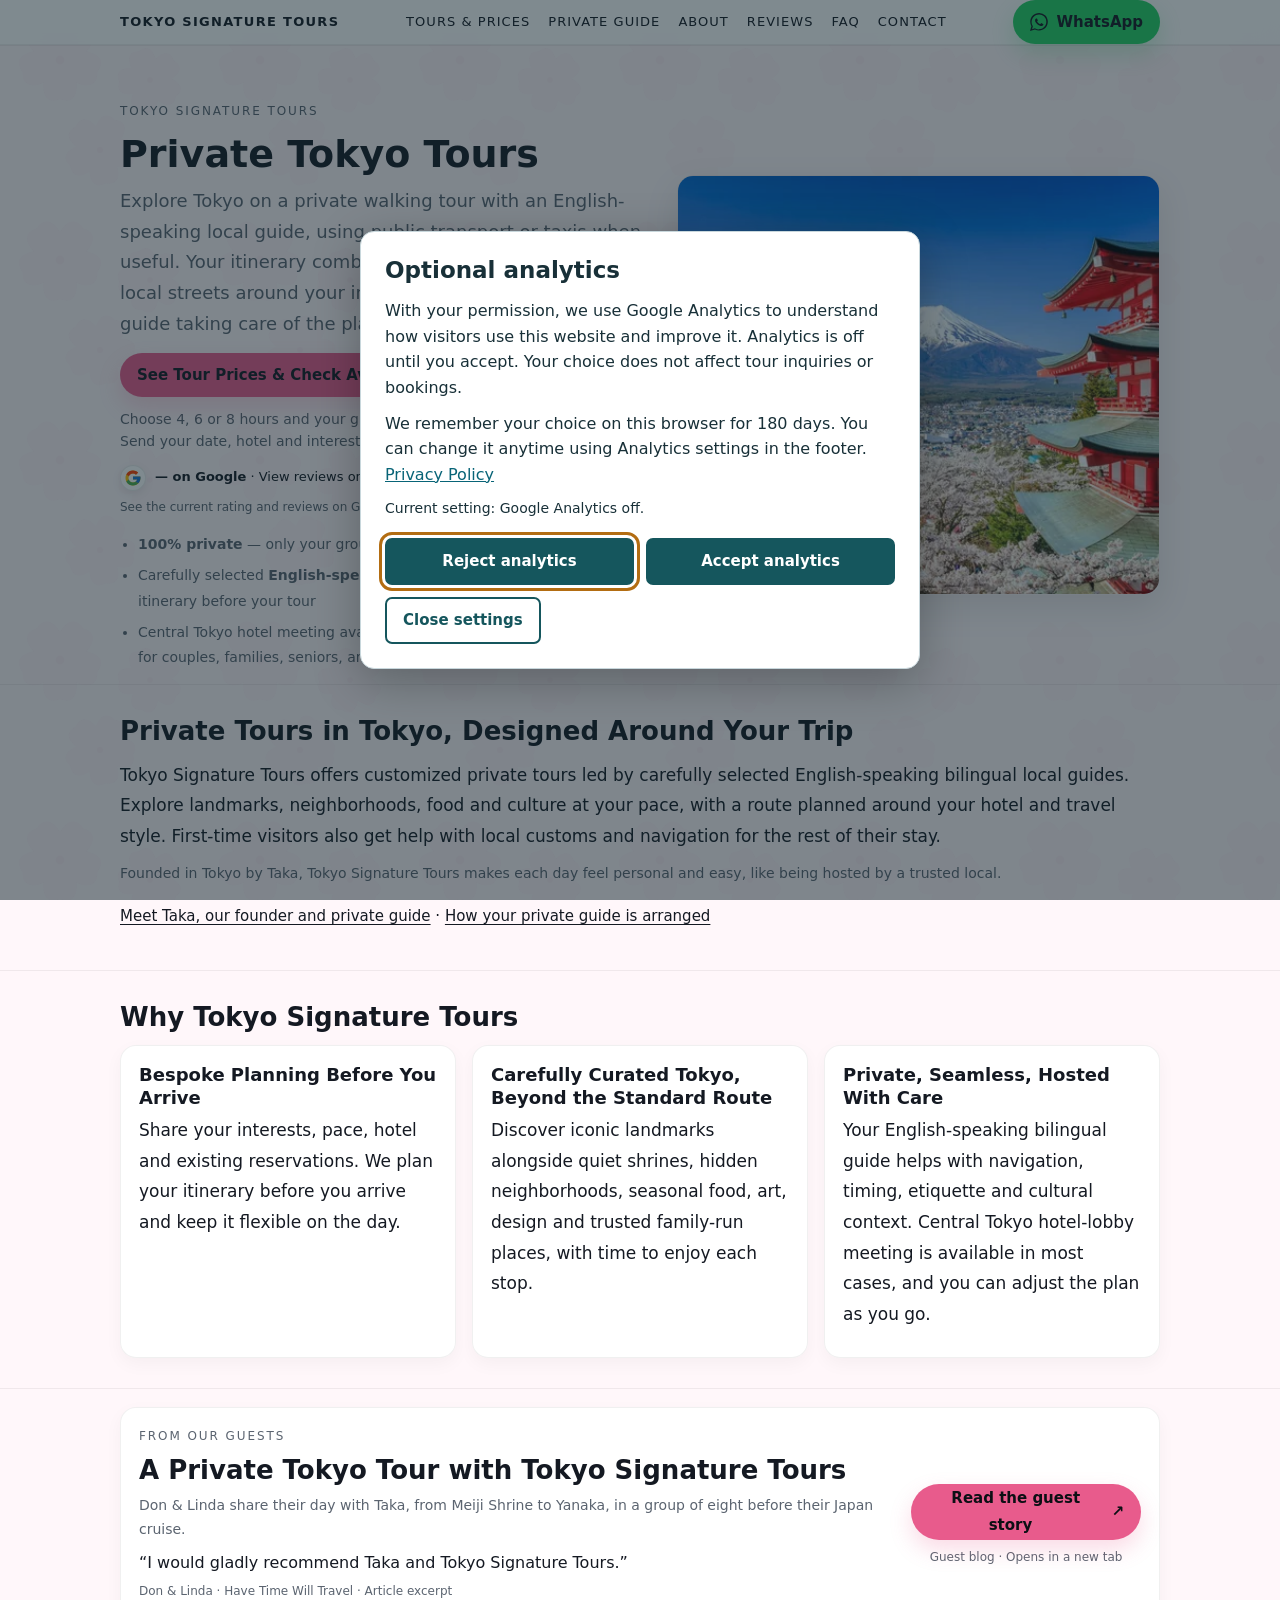
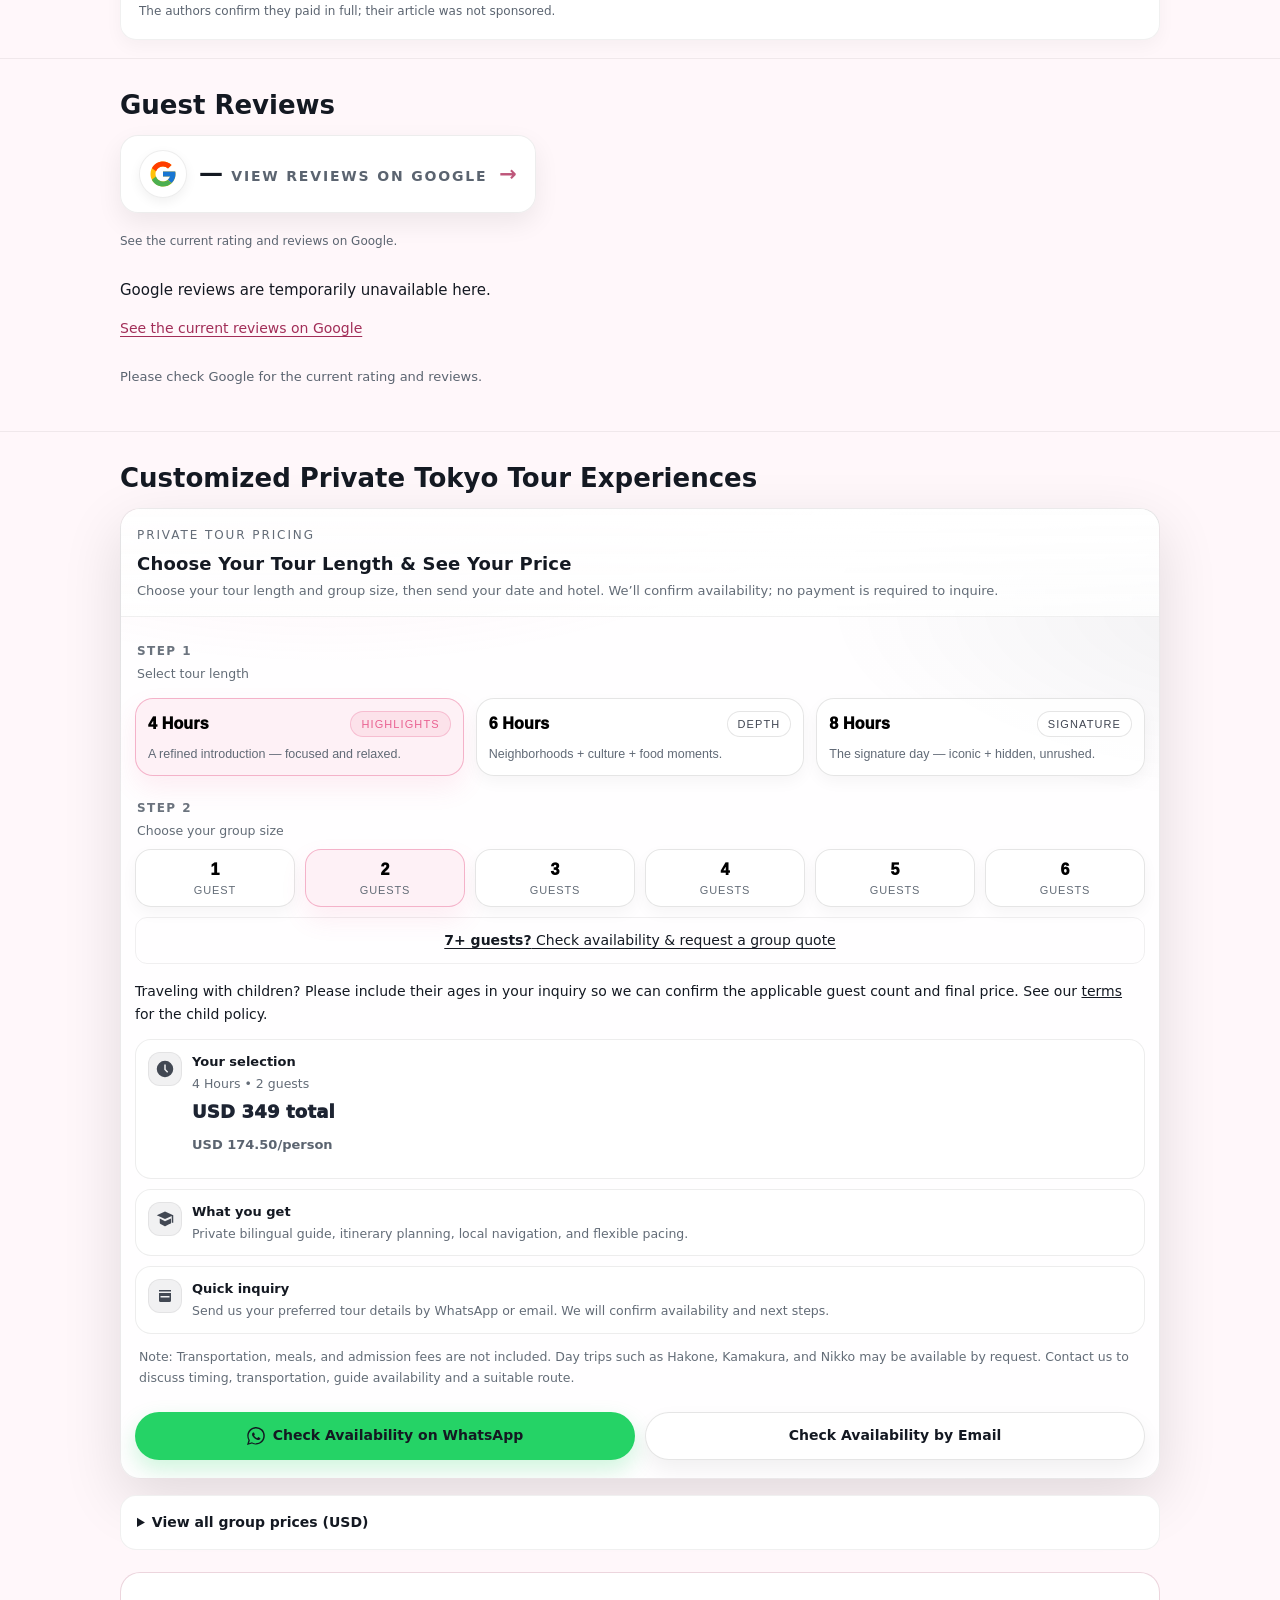
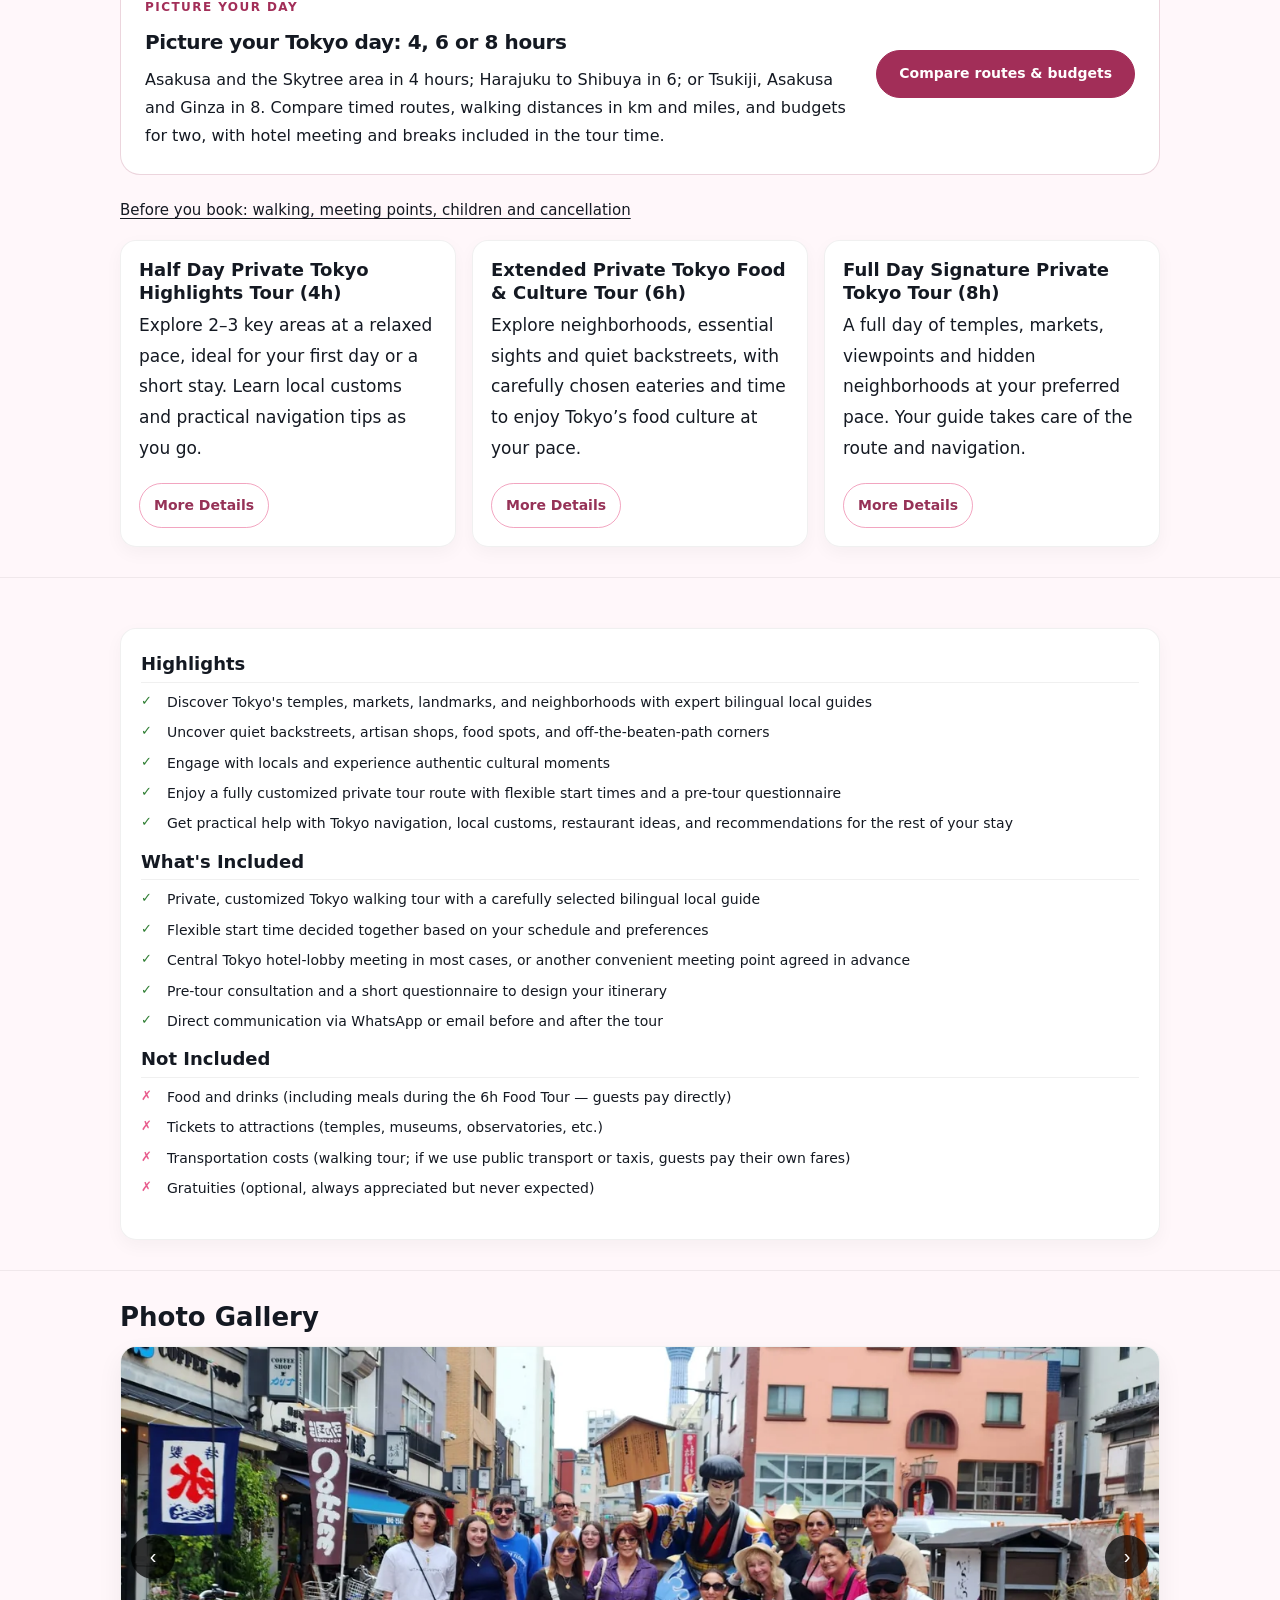
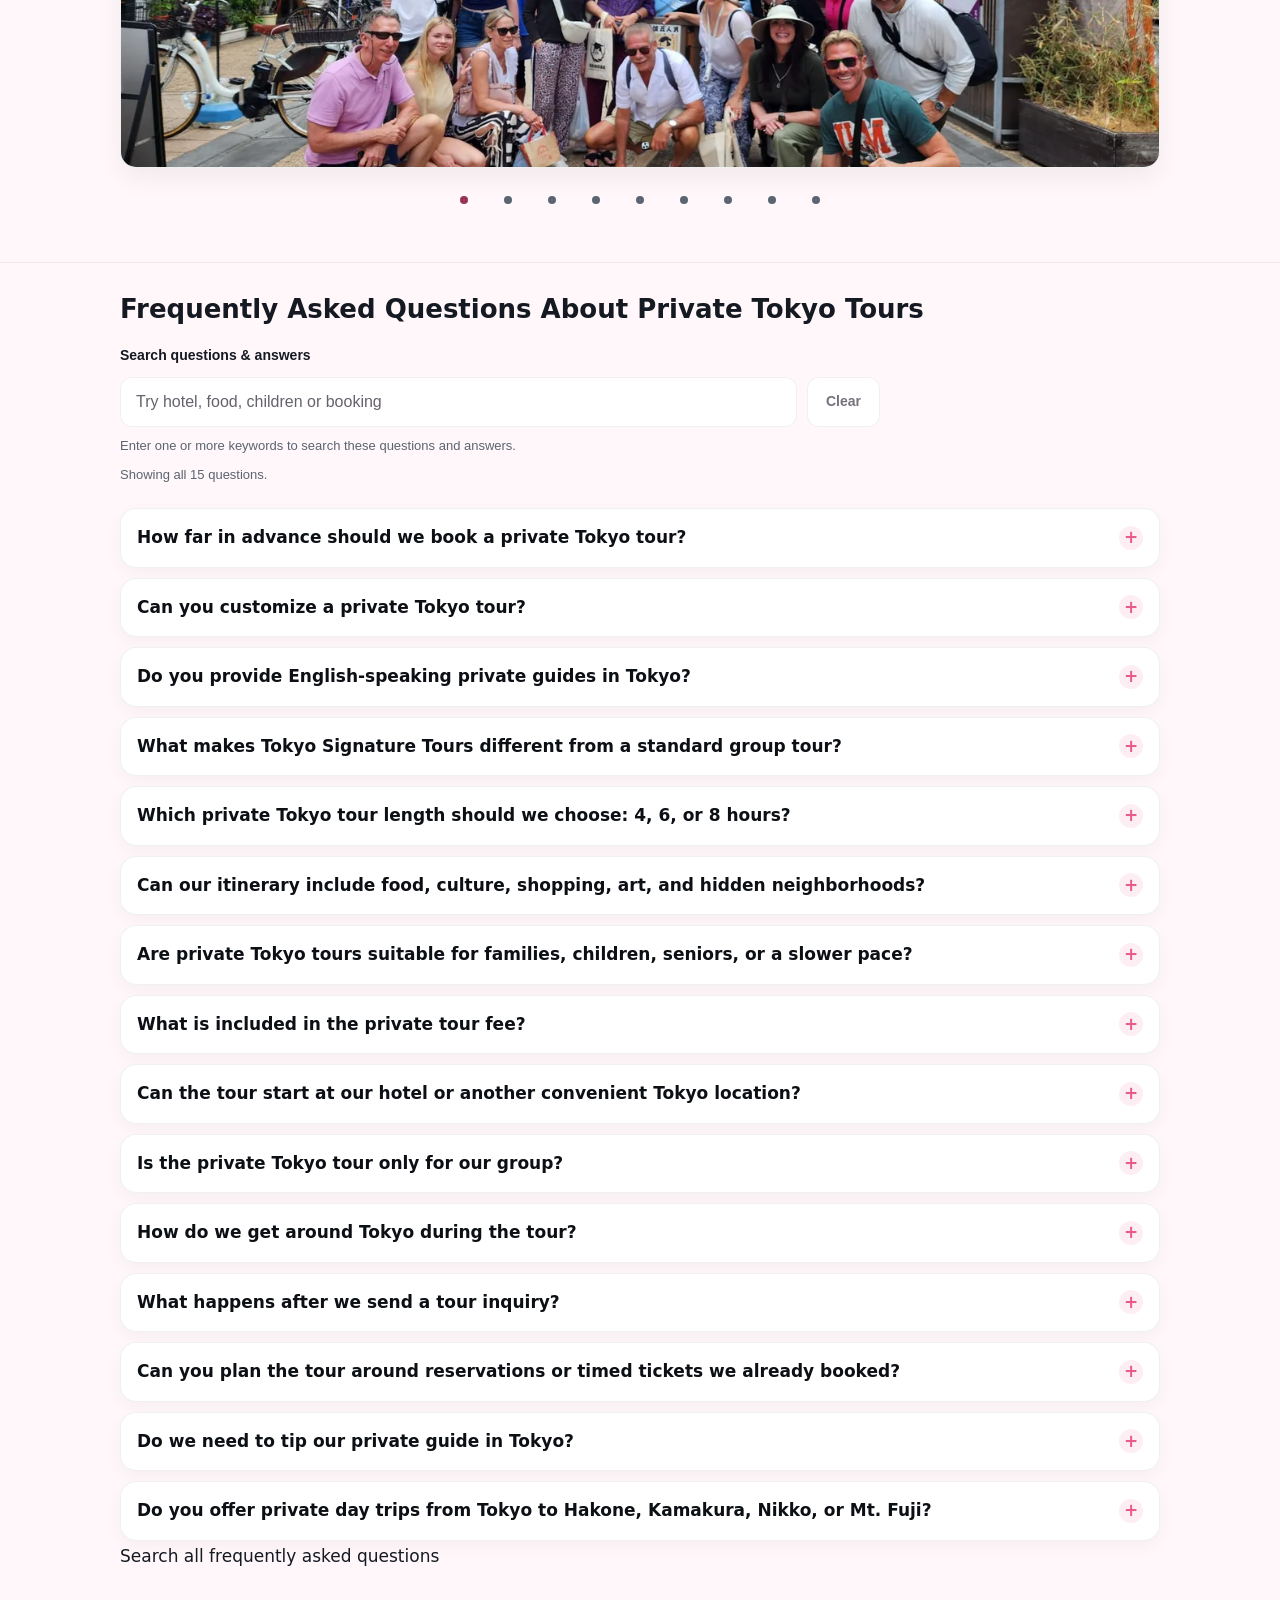
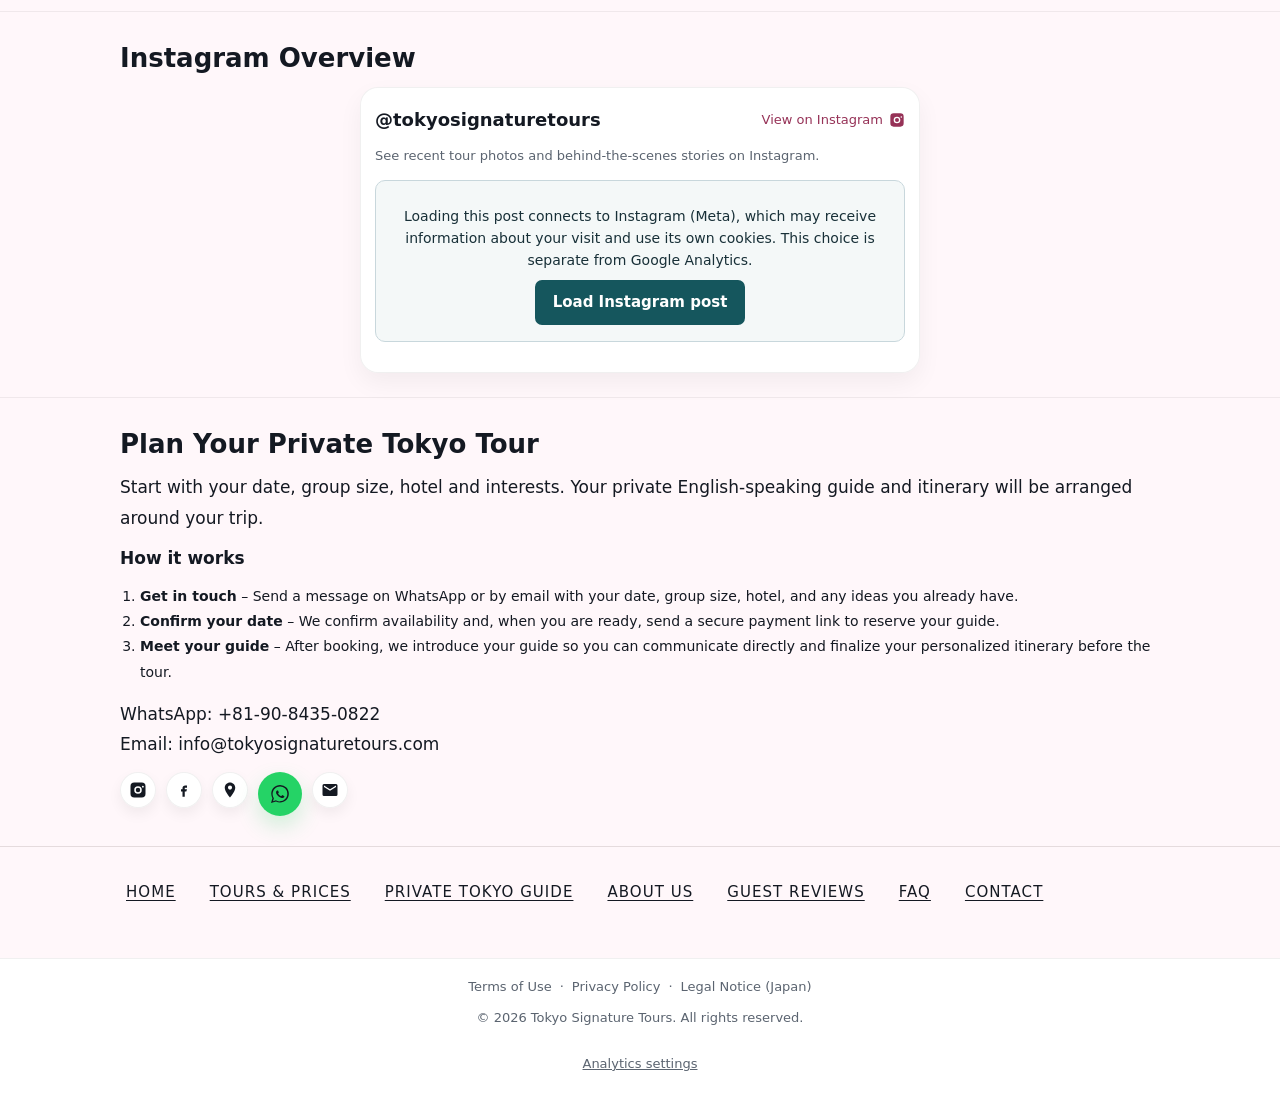
==== commit eb19ae3b: "Gate optional analytics on consent and clarify payment status" ====
--- a/index.html
+++ b/index.html
@@ -1,14 +1,8 @@
 <!DOCTYPE html>
 <html lang="en">
 <head>
-  <!-- Google Tag Manager -->
-<script>(function(w,d,s,l,i){w[l]=w[l]||[];w[l].push({'gtm.start':
-new Date().getTime(),event:'gtm.js'});var f=d.getElementsByTagName(s)[0],
-j=d.createElement(s),dl=l!='dataLayer'?'&l='+l:'';j.async=true;j.src=
-'https://www.googletagmanager.com/gtm.js?id='+i+dl;f.parentNode.insertBefore(j,f);
-})(window,document,'script','dataLayer','GTM-KP5FS3V4');</script>
-<!-- End Google Tag Manager -->
   <meta charset="utf-8" />
+<script src="/assets/consent.js?v=20261119-consent" data-tst-analytics-page="true" defer></script>
   <meta name="viewport" content="width=device-width, initial-scale=1, viewport-fit=cover" />
   <title>Private Tokyo Tours &amp; English-Speaking Guides | Tokyo Signature Tours</title>
 <link rel="canonical" href="https://tokyosignaturetours.com/" />
@@ -2106,18 +2100,15 @@
 <noscript><style>.seg-btn,.guest-grid,.step,.duration-wrap,.swipe-hint,.menu-toggle,.slider-btn{display:none!important}</style></noscript>
 <link rel="stylesheet" href="/assets/faq-search.css" />
 <script src="/assets/faq-search.js" defer></script>
-<script src="/assets/contact-tracking.js?v=20261119-host-guard" defer></script>
+<script src="/assets/contact-tracking.js?v=20261119-consent" defer></script>
 <link rel="stylesheet" href="/assets/sample-itinerary.css?v=20261005-itineraries" />
 <link rel="stylesheet" href="/assets/google-reviews.css?v=20261011-mobile" />
 <script src="/assets/google-reviews.js?v=20261011-mobile" defer></script>
 <link rel="stylesheet" href="/assets/responsive.css?v=20261119-accessibility" />
+<link rel="stylesheet" href="/assets/consent.css?v=20261119-consent" />
 </head>
 
 <body>
-  <!-- Google Tag Manager (noscript) -->
-<noscript><iframe src="https://www.googletagmanager.com/ns.html?id=GTM-KP5FS3V4"
-height="0" width="0" style="display:none;visibility:hidden"></iframe></noscript>
-<!-- End Google Tag Manager (noscript) -->
   <a class="skip-link" href="#main">Skip to main content</a>
   <!-- mobile side menu -->
   <div class="menu-backdrop" aria-hidden="true"></div>
@@ -2739,7 +2730,8 @@
           <p class="instagram-intro">
             See recent tour photos and behind-the-scenes stories on Instagram.
           </p>
-          <div class="instagram-embed">
+          <div class="tst-instagram-choice"><p id="tst-instagram-notice">Loading this post connects to Instagram (Meta), which may receive information about your visit and use its own cookies. This choice is separate from Google Analytics.</p><button type="button" data-tst-instagram-load aria-describedby="tst-instagram-notice" hidden>Load Instagram post</button></div>
+<div class="instagram-embed">
             <blockquote class="instagram-media"
               data-instgrm-permalink="https://www.instagram.com/p/DR5uvPaE1JJ/?igsh=d3N0eGYxNTlpMG9m"
               data-instgrm-version="14"
@@ -2806,7 +2798,8 @@
       </div>
       <div>© 2026 Tokyo Signature Tours. All rights reserved.</div>
     </div>
-  </footer>
+  <div class="tst-consent-settings-row"><button type="button" class="tst-consent-settings" data-tst-consent-settings aria-controls="tst-analytics-dialog" hidden>Analytics settings</button></div>
+</footer>
 
   <div class="sticky-buy" id="stickyBuy" aria-label="Inquiry bar">
     <div class="sticky-inner">
@@ -3178,34 +3171,7 @@
   </script>
 
   <script>
-    /* Load Instagram embed only when the section is close to the viewport. */
-    (function lazyLoadInstagramEmbed(){
-      const section = document.getElementById('instagram');
-      if (!section) return;
-
-      let loaded = false;
-      const load = () => {
-        if (loaded) return;
-        loaded = true;
-        const script = document.createElement('script');
-        script.src = 'https://www.instagram.com/embed.js';
-        script.async = true;
-        document.body.appendChild(script);
-      };
-
-      if (!('IntersectionObserver' in window)) {
-        window.addEventListener('load', load, { once:true });
-        return;
-      }
-
-      const observer = new IntersectionObserver((entries) => {
-        if (!entries.some(entry => entry.isIntersecting)) return;
-        observer.disconnect();
-        load();
-      }, { rootMargin:'500px 0px' });
-
-      observer.observe(section);
-    })();
+    // Instagram loads only after its explicit Load Instagram post button is selected.
   </script>
 </body>
 </html>
--- a/assets/consent.css
+++ b/assets/consent.css
@@ -0,0 +1,24 @@
+/* Google Analytics choice; native dialog supplies keyboard focus containment. */
+.tst-consent-dialog{box-sizing:border-box;width:min(560px,calc(100% - 32px));max-height:calc(100dvh - 32px);overflow:auto;margin:auto;padding:24px;border:1px solid #c8d7dc;border-radius:14px;background:#fff;color:#183038;box-shadow:0 12px 48px #0004;font:16px/1.6 system-ui,-apple-system,"Segoe UI",sans-serif;text-align:left}
+.tst-consent-dialog::backdrop{background:#10252d88}
+.tst-consent-dialog h2{margin:0 0 12px;font-size:23px;line-height:1.3;color:#183038}
+.tst-consent-dialog p{margin:10px 0}
+.tst-consent-dialog a{color:#086477;text-decoration:underline}
+.tst-consent-actions{display:flex;flex-wrap:wrap;gap:12px;margin-top:18px}
+.tst-consent-dialog button{box-sizing:border-box;min-height:44px;padding:11px 16px;border:2px solid #15565d;border-radius:7px;background:#15565d;color:#fff;font:600 15px/1.4 system-ui,-apple-system,"Segoe UI",sans-serif;cursor:pointer}
+.tst-consent-actions button{flex:1 1 190px}
+.tst-consent-dialog button:hover{background:#103e44;border-color:#103e44}
+.tst-consent-dialog .tst-consent-close{margin-top:12px;background:#fff;color:#15565d}
+.tst-consent-dialog .tst-consent-close:hover{background:#edf4f4}
+.tst-consent-status{font-size:14px}
+.tst-consent-dialog :focus-visible,.tst-consent-settings:focus-visible{outline:3px solid #b36d12;outline-offset:3px}
+button.tst-consent-settings{display:inline-block;min-height:44px;padding:8px 0;border:0;background:transparent;color:inherit;font:inherit;line-height:1.4;text-align:left;text-decoration:underline;cursor:pointer}
+button.tst-consent-settings[hidden]{display:none}
+.tst-consent-settings-row{margin:12px auto;text-align:center;padding:0 16px}
+.tst-instagram-choice{padding:16px;text-align:center;border:1px solid #c8d7dc;border-radius:10px;background:#f4f8f8;color:#183038;margin:12px 0}
+.tst-instagram-choice p{font-size:14px;line-height:1.6;margin:8px 0}
+.tst-instagram-choice button{min-height:44px;padding:10px 16px;border:2px solid #15565d;border-radius:7px;background:#15565d;color:#fff;font:600 15px/1.4 system-ui,sans-serif;cursor:pointer}
+.tst-instagram-choice button[hidden]{display:none}
+.tst-instagram-choice button:focus-visible{outline:3px solid #b36d12;outline-offset:3px}
+.tst-instagram-choice button:disabled{cursor:default;opacity:.8}
+@media(max-width:360px){.tst-consent-dialog{padding:18px;font-size:15px}.tst-consent-dialog h2{font-size:21px}.tst-consent-actions{gap:8px}}
